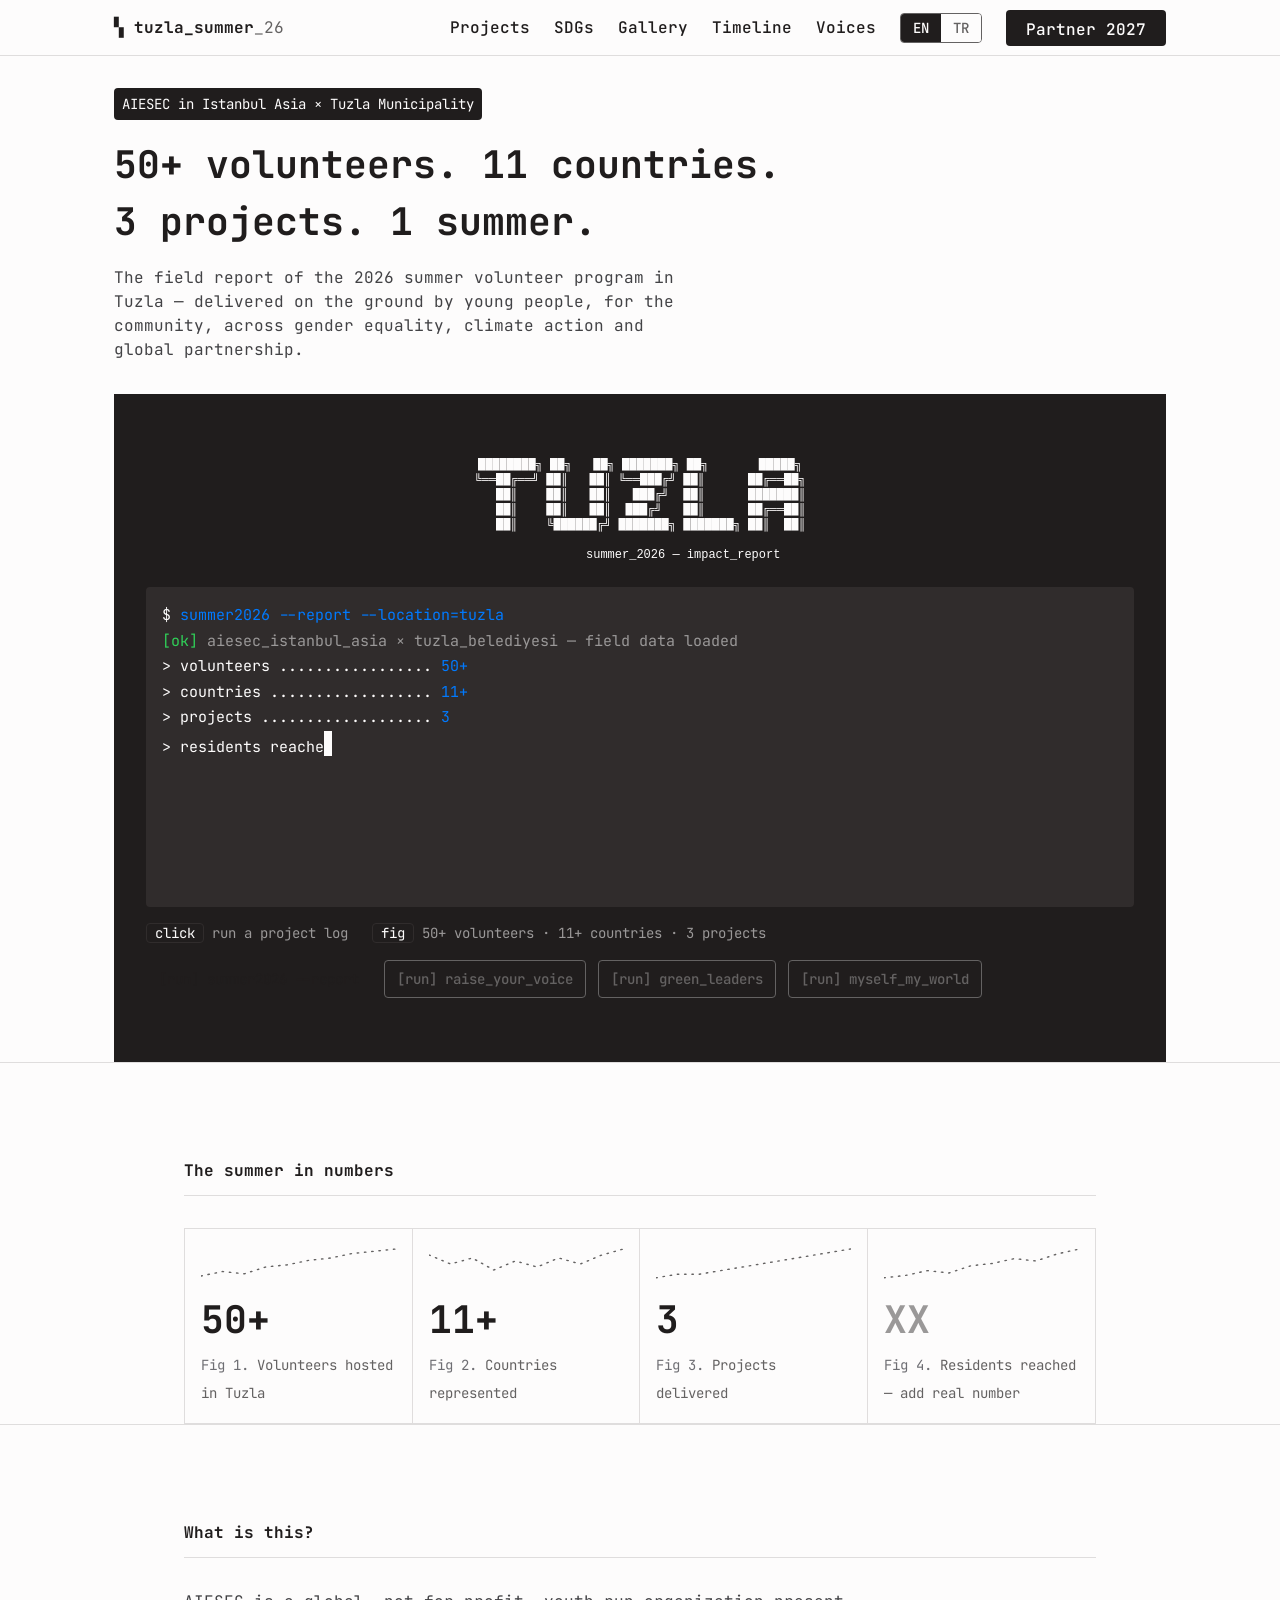
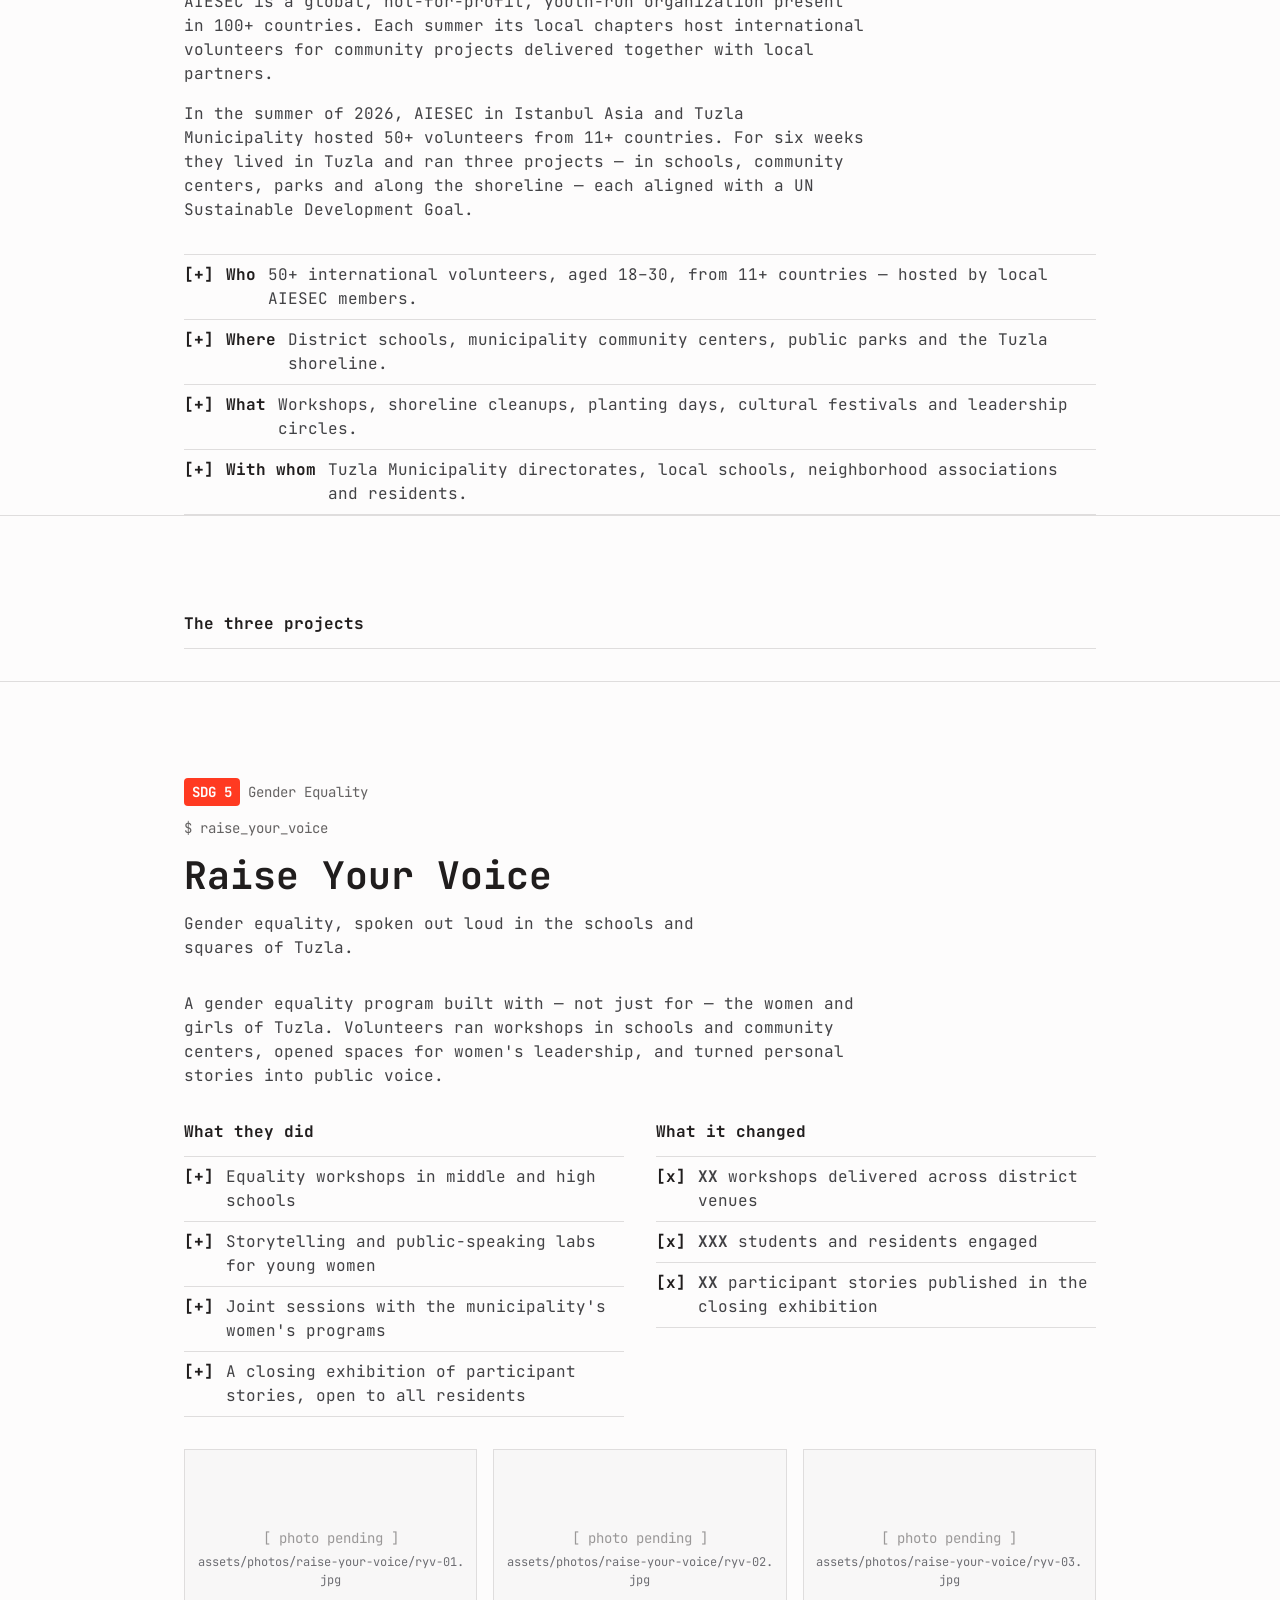
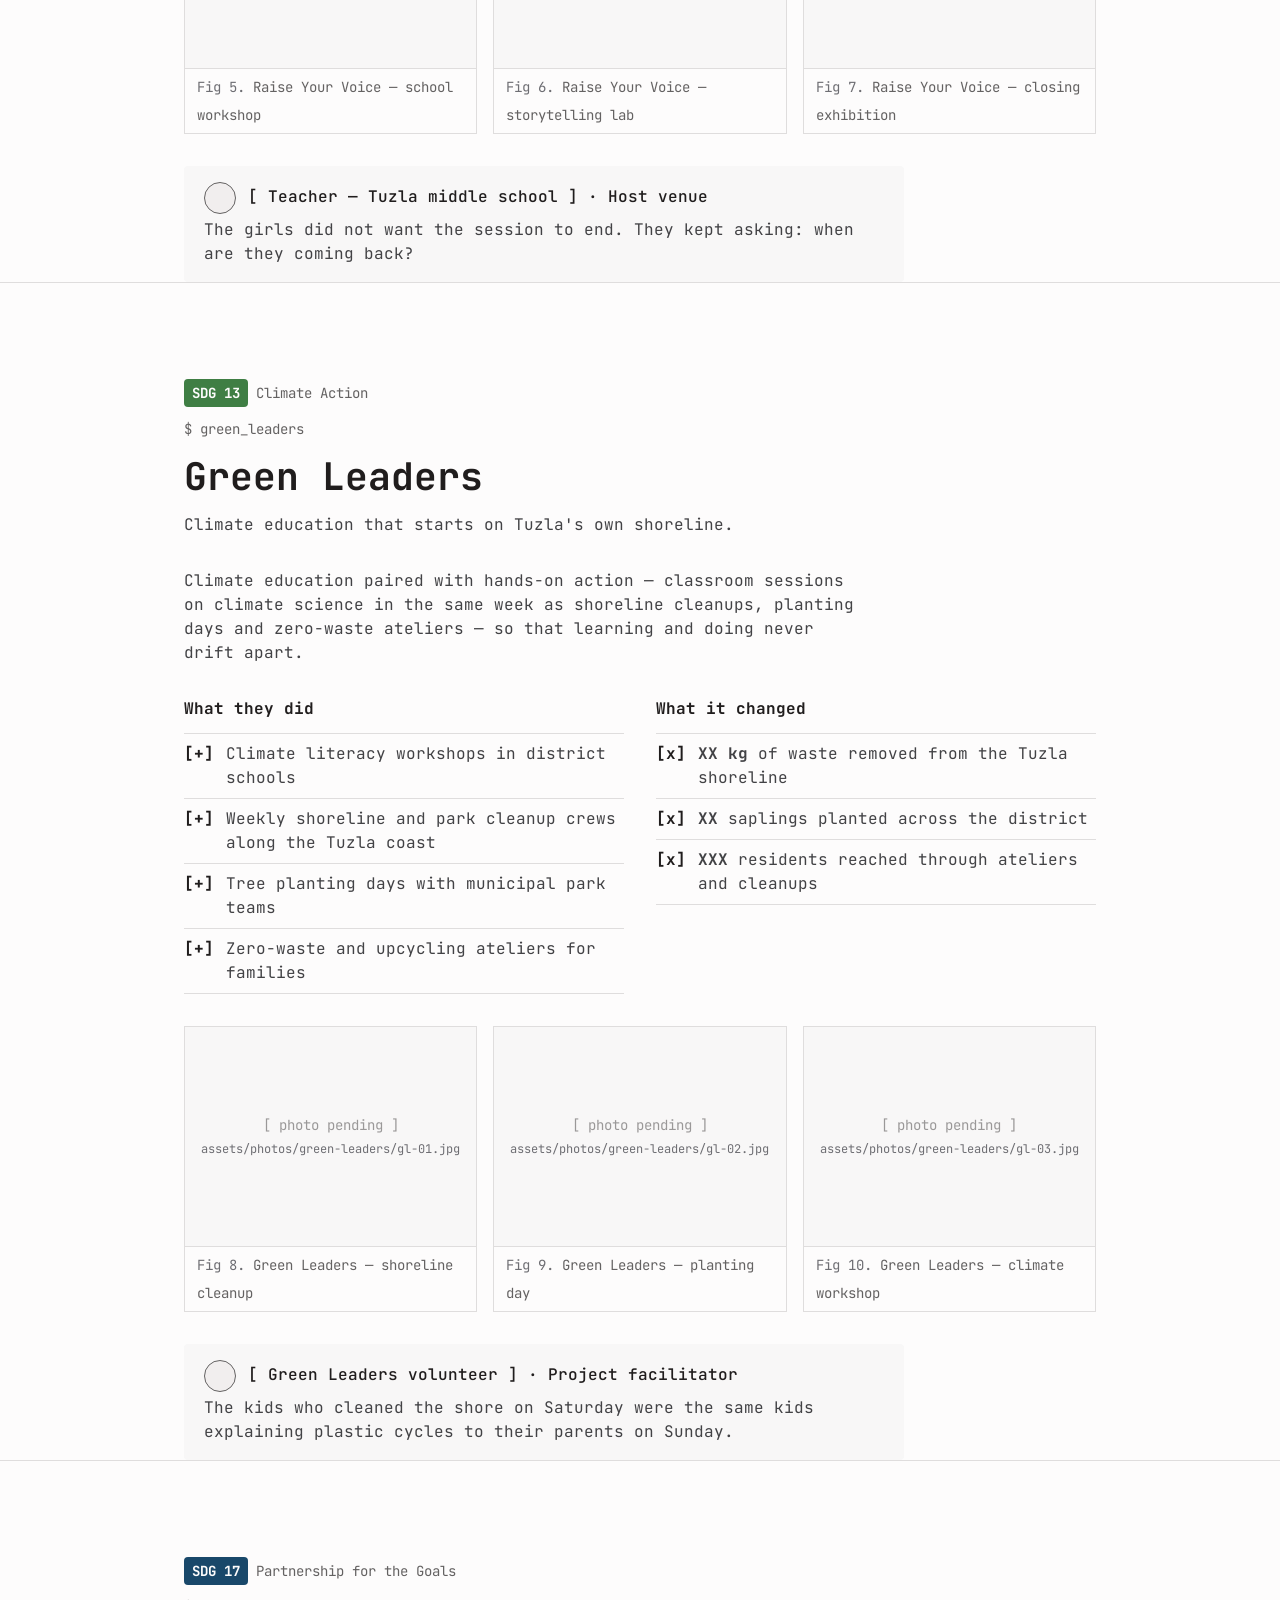
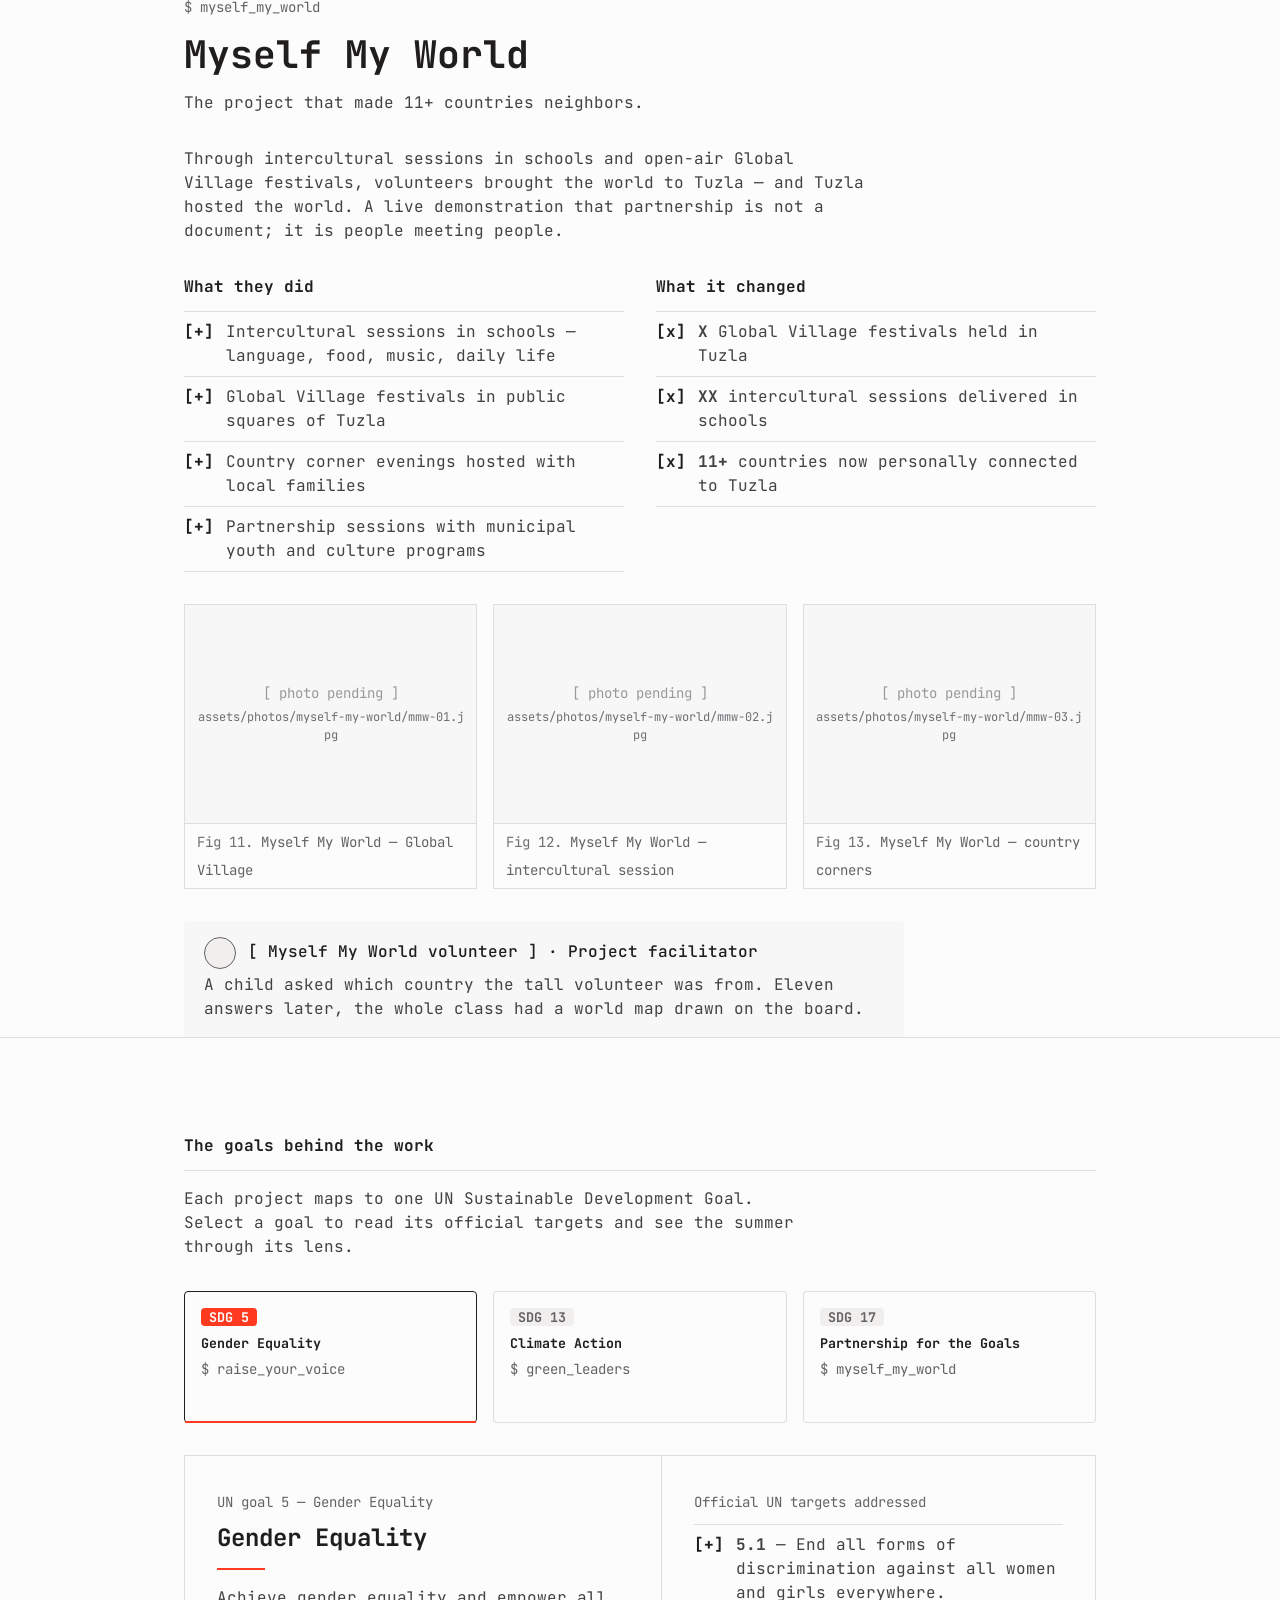
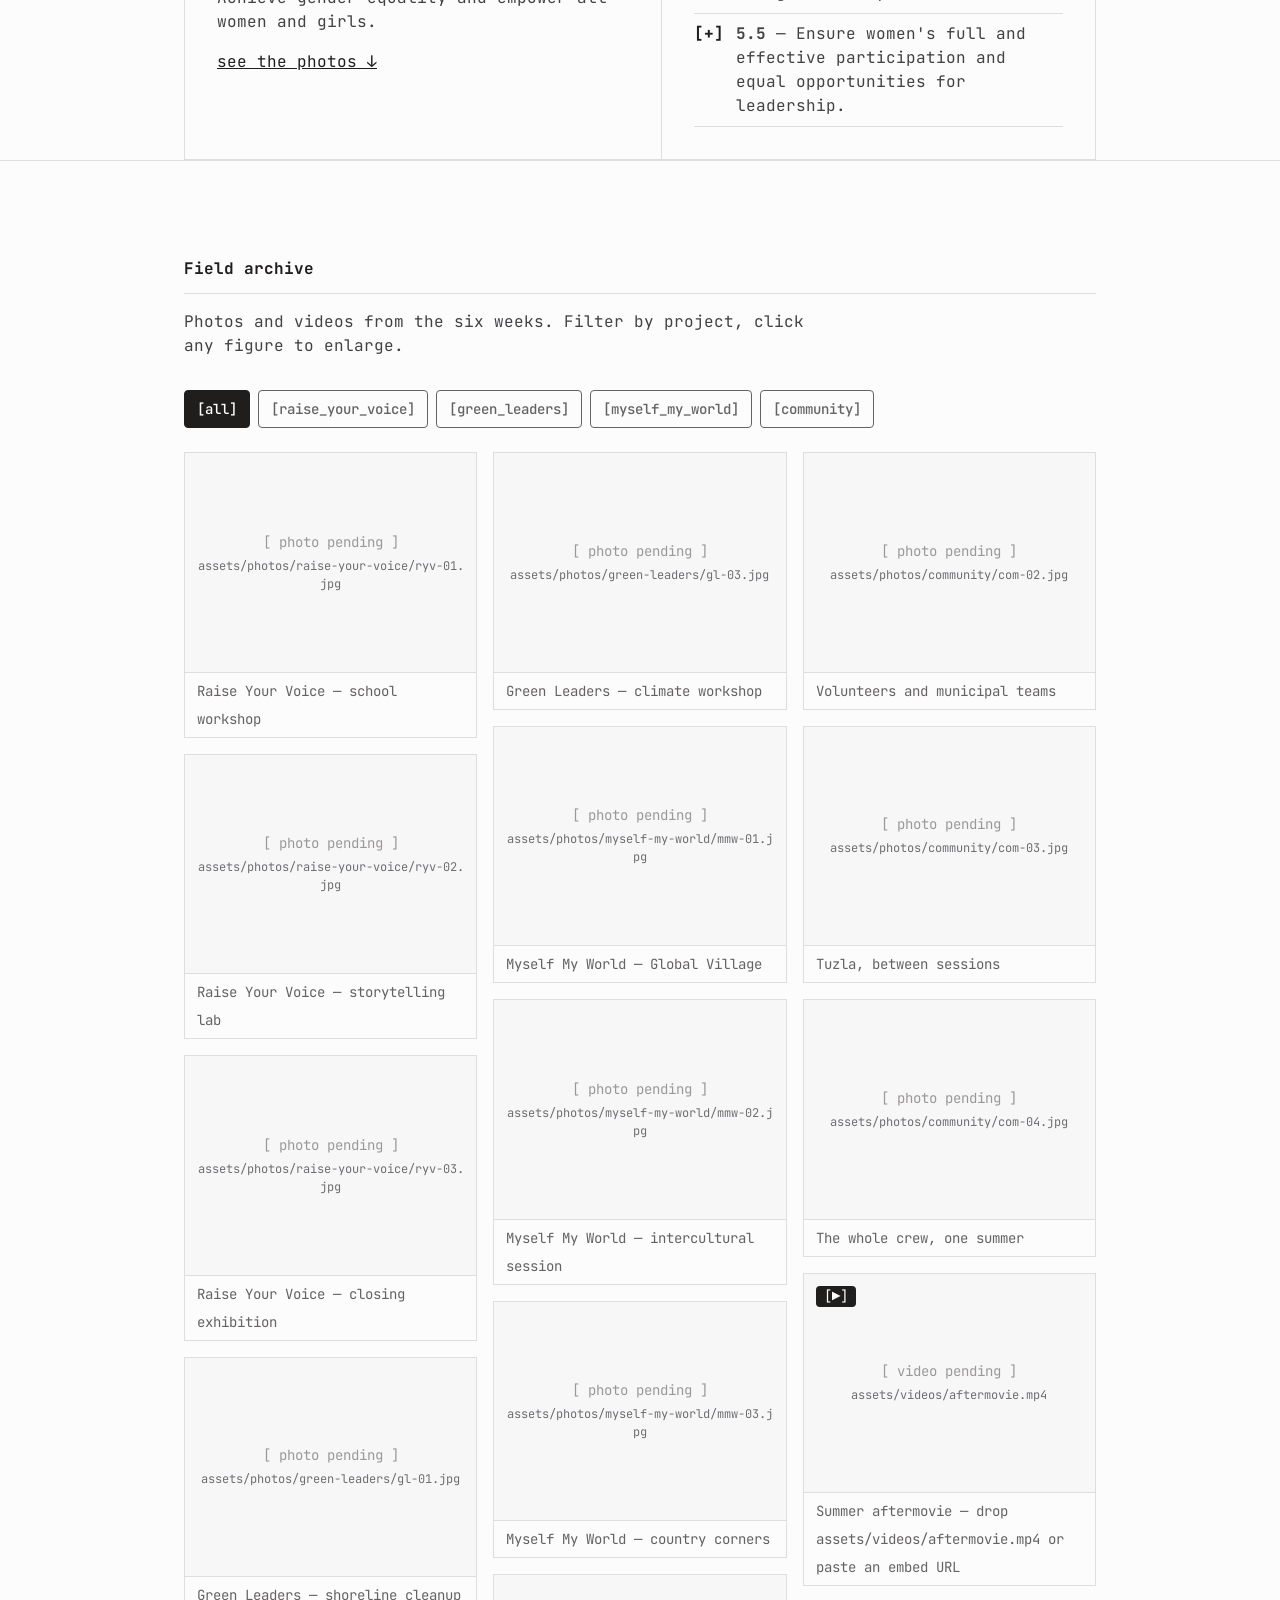
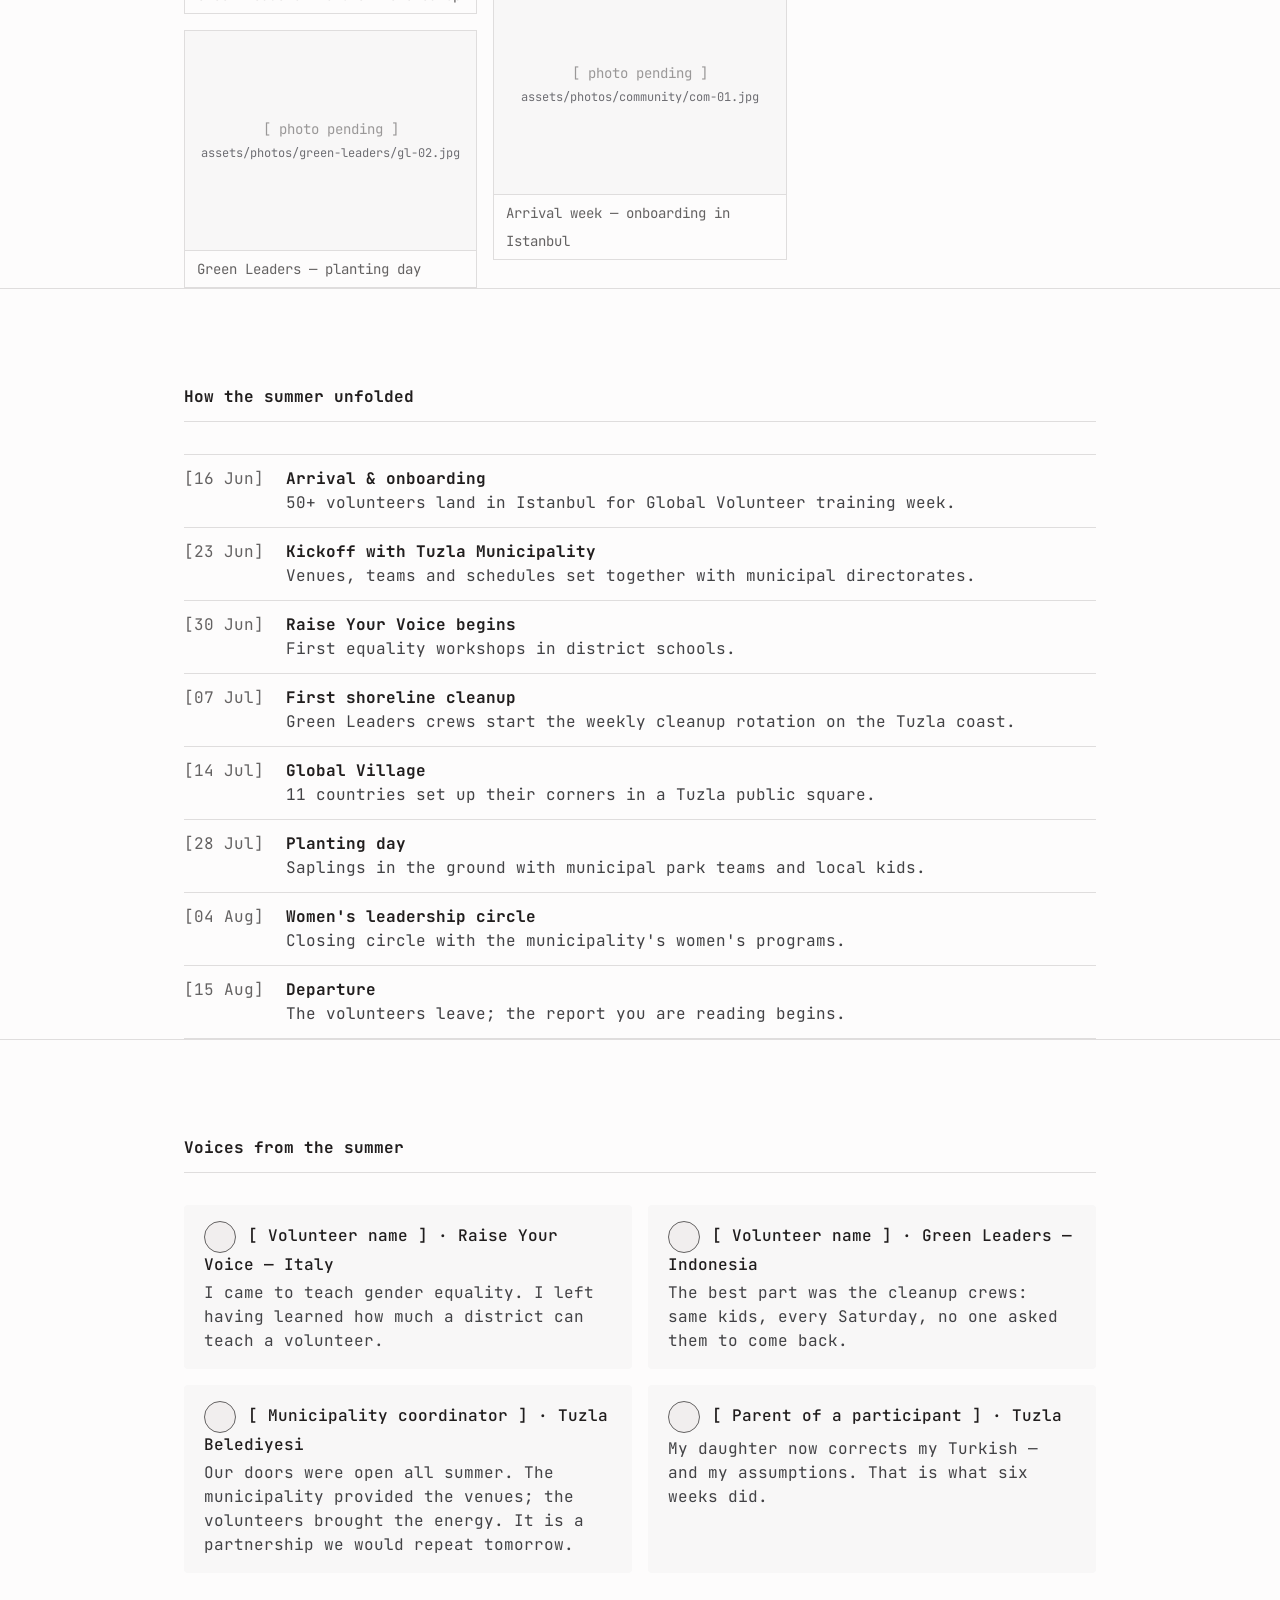
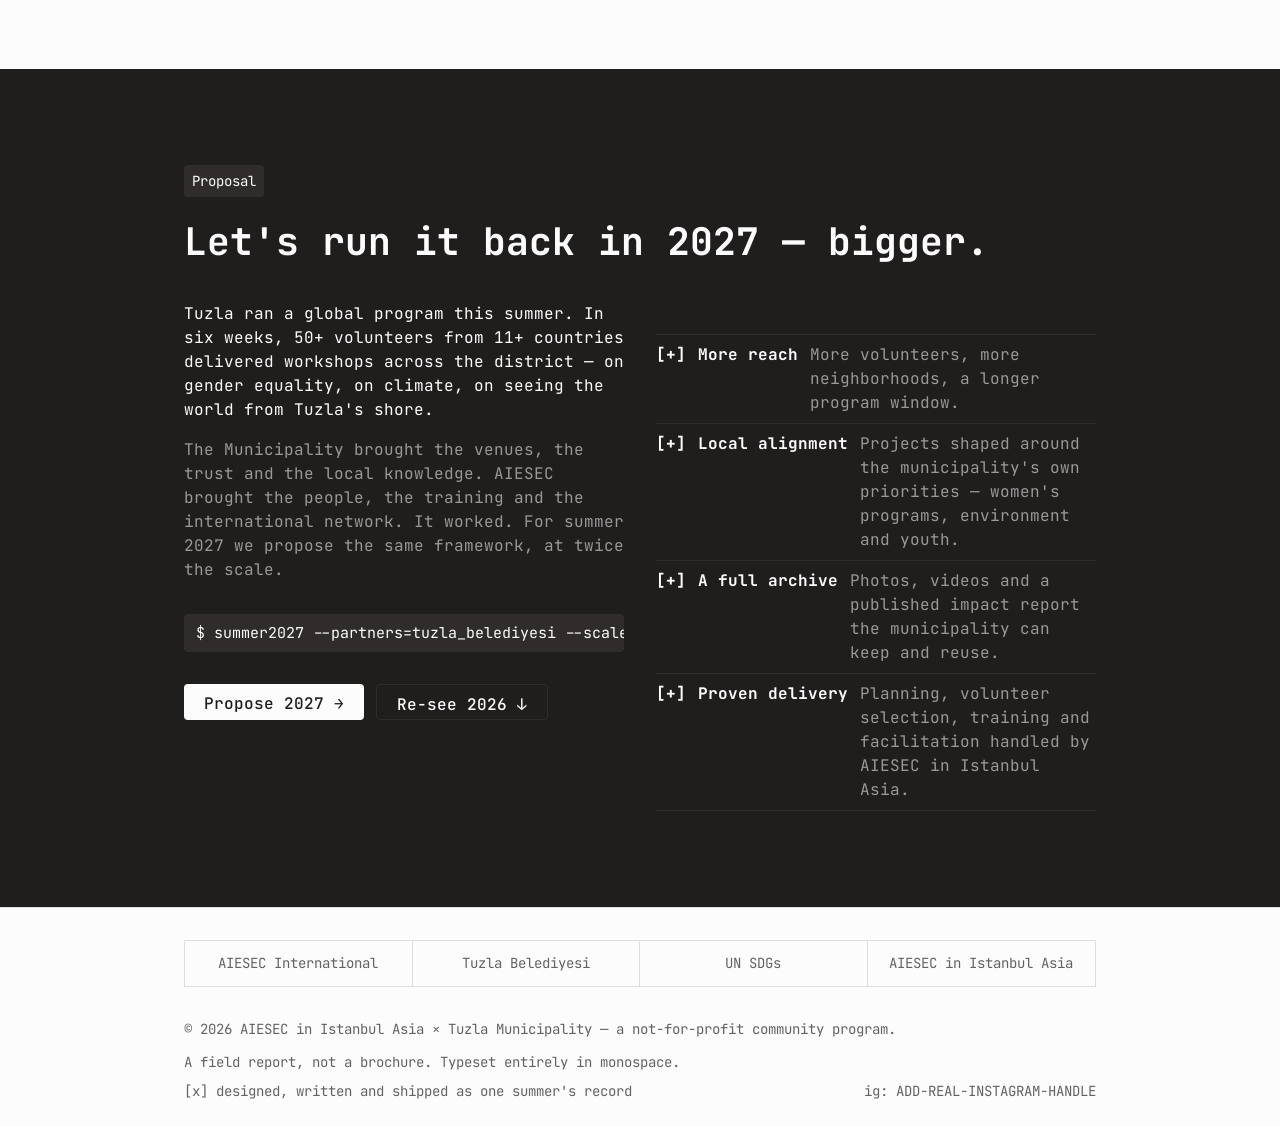
==== index.html @ 7737590b "Tuzla Summer 2026 impact report site — AIESEC in Istanbul Asia x Tuzla Municipality" ====
<!DOCTYPE html>
<html lang="en">
<head>
  <meta charset="UTF-8" />
  <meta name="viewport" content="width=device-width, initial-scale=1.0" />
  <title>Tuzla Summer 2026 — AIESEC in Istanbul Asia × Tuzla Municipality</title>
  <meta name="description" content="The field report of AIESEC in Istanbul Asia's 2026 summer volunteer program with Tuzla Municipality: 50+ volunteers from 11+ countries, three projects, three SDGs, one summer." />
  <meta property="og:title" content="Tuzla Summer 2026 — AIESEC in Istanbul Asia × Tuzla Municipality" />
  <meta property="og:description" content="50+ volunteers. 11 countries. 3 projects. 1 summer. The field report." />
  <meta property="og:type" content="website" />
  <link rel="icon" href="data:image/svg+xml,%3Csvg xmlns='http://www.w3.org/2000/svg' viewBox='0 0 64 64'%3E%3Crect width='64' height='64' rx='8' fill='%23201d1d'/%3E%3Ctext x='32' y='42' font-family='monospace' font-size='26' font-weight='bold' fill='%23fdfcfc' text-anchor='middle'%3E26%3C/text%3E%3C/svg%3E" />
  <link rel="preconnect" href="https://fonts.googleapis.com" />
  <link rel="preconnect" href="https://fonts.gstatic.com" crossorigin />
  <link href="https://fonts.googleapis.com/css2?family=JetBrains+Mono:ital,wght@0,400;0,500;0,700&display=swap" rel="stylesheet" />
  <link rel="stylesheet" href="css/styles.css" />
</head>
<body>
  <a class="skip-link" href="#main" data-i18n="nav.skip">Skip to content</a>

  <header class="nav">
    <div class="nav-inner">
      <a class="wordmark" href="#top"><span class="block">▚</span> tuzla_summer<span class="thin">_26</span></a>
      <nav class="nav-links" aria-label="Primary">
        <a href="#projects" data-i18n="nav.projects">Projects</a>
        <a href="#sdg" data-i18n="nav.sdg">SDGs</a>
        <a href="#gallery" data-i18n="nav.gallery">Gallery</a>
        <a href="#timeline" data-i18n="nav.timeline">Timeline</a>
        <a href="#voices" data-i18n="nav.voices">Voices</a>
      </nav>
      <div class="lang-toggle" role="group" aria-label="Language">
        <button type="button" data-lang="en" aria-pressed="true">EN</button>
        <button type="button" data-lang="tr" aria-pressed="false">TR</button>
      </div>
      <a class="btn btn-primary" href="#partner" data-i18n="nav.cta">Partner 2027</a>
      <button class="nav-toggle" type="button" aria-expanded="false" aria-controls="nav-drawer" data-i18n="nav.menu">Menu</button>
    </div>
    <div class="nav-drawer" id="nav-drawer">
      <a href="#projects" data-i18n="nav.projects">Projects</a>
      <a href="#sdg" data-i18n="nav.sdg">SDGs</a>
      <a href="#gallery" data-i18n="nav.gallery">Gallery</a>
      <a href="#timeline" data-i18n="nav.timeline">Timeline</a>
      <a href="#voices" data-i18n="nav.voices">Voices</a>
      <a href="#partner" data-i18n="nav.cta">Partner 2027</a>
    </div>
  </header>

  <main id="main">

    <section class="hero" id="top">
      <div class="container-wide">
        <div class="hero-top">
          <span class="badge-news" data-i18n="hero.badge">AIESEC in Istanbul Asia × Tuzla Municipality</span>
          <h1 class="display-xl hero-title" data-i18n="hero.title">50+ volunteers. 11 countries. 3 projects. 1 summer.</h1>
          <p class="body-md hero-sub" data-i18n="hero.sub"></p>
        </div>

        <div class="hero-frame">
          <div class="tui" role="img" aria-label="Terminal typing the impact report of Tuzla Summer 2026">
            <pre class="tui-wordmark" aria-hidden="true">████████╗ ██╗   ██╗ ███████╗ ██╗       █████╗
╚══██╔══╝ ██║   ██║ ╚══███╔╝ ██║      ██╔══██╗
   ██║    ██║   ██║   ███╔╝  ██║      ███████║
   ██║    ██║   ██║  ███╔╝   ██║      ██╔══██║
   ██║    ╚██████╔╝ ███████╗ ███████╗ ██║  ██║

            summer_2026 — impact_report</pre>
            <div class="tui-term" id="terminal" aria-live="off"></div>
            <div class="tui-hints">
              <span class="hint"><span class="key">click</span> <span data-i18n="hero.runcmd">run a project log</span></span>
              <span class="hint"><span class="key">fig</span> <span>50+ volunteers · 11+ countries · 3 projects</span></span>
            </div>
            <div class="tui-cmds" id="tui-cmds">
              <button class="tui-cmd" type="button" data-script="main" aria-pressed="true">[run] summer2026 --report</button>
              <button class="tui-cmd" type="button" data-script="ryv" aria-pressed="false">[run] raise_your_voice</button>
              <button class="tui-cmd" type="button" data-script="gl" aria-pressed="false">[run] green_leaders</button>
              <button class="tui-cmd" type="button" data-script="mmw" aria-pressed="false">[run] myself_my_world</button>
            </div>
          </div>
        </div>
      </div>
    </section>

    <section class="section section-rule" id="figures">
      <div class="container">
        <div class="section-head reveal">
          <span class="heading-md" data-i18n="figures.label">The summer in numbers</span>
          <span class="rule"></span>
        </div>
        <div class="figures-grid reveal" id="figures-grid"></div>
      </div>
    </section>

    <section class="section section-rule" id="story">
      <div class="container">
        <div class="section-head reveal">
          <span class="heading-md" data-i18n="story.label">What is this?</span>
          <span class="rule"></span>
        </div>
        <p class="body-md reveal" data-i18n="story.p1" style="max-width:68ch"></p>
        <p class="body-md reveal" data-i18n="story.p2" style="max-width:68ch; margin-top:16px; margin-bottom:32px"></p>
        <div class="list-rows reveal">
          <div class="list-row">
            <span class="marker">[+]</span><span class="lr-title" data-i18n="story.1.t">Who</span>
            <span class="lr-desc" data-i18n="story.1.d"></span>
          </div>
          <div class="list-row">
            <span class="marker">[+]</span><span class="lr-title" data-i18n="story.2.t">Where</span>
            <span class="lr-desc" data-i18n="story.2.d"></span>
          </div>
          <div class="list-row">
            <span class="marker">[+]</span><span class="lr-title" data-i18n="story.3.t">What</span>
            <span class="lr-desc" data-i18n="story.3.d"></span>
          </div>
          <div class="list-row">
            <span class="marker">[+]</span><span class="lr-title" data-i18n="story.4.t">With whom</span>
            <span class="lr-desc" data-i18n="story.4.d"></span>
          </div>
        </div>
      </div>
    </section>

    <section class="section section-rule" id="projects">
      <div class="container">
        <div class="section-head reveal">
          <span class="heading-md" data-i18n="projects.label">The three projects</span>
          <span class="rule"></span>
        </div>
      </div>
      <div id="projects-list"></div>
    </section>

    <section class="section section-rule" id="sdg">
      <div class="container">
        <div class="section-head reveal">
          <span class="heading-md" data-i18n="sdg.label">The goals behind the work</span>
          <span class="rule"></span>
          <p class="body-md section-intro" data-i18n="sdg.intro"></p>
        </div>
        <div class="sdg-tiles reveal" id="sdg-tiles" role="group" aria-label="Select a Sustainable Development Goal"></div>
        <div class="sdg-detail reveal" id="sdg-detail"></div>
      </div>
    </section>

    <section class="section section-rule" id="gallery">
      <div class="container">
        <div class="section-head reveal">
          <span class="heading-md" data-i18n="gallery.label">Field archive</span>
          <span class="rule"></span>
          <p class="body-md section-intro" data-i18n="gallery.intro"></p>
        </div>
        <div class="gallery-chips reveal" id="gallery-chips"></div>
        <div class="gallery-grid reveal" id="gallery-grid"></div>
      </div>
    </section>

    <section class="section section-rule timeline" id="timeline">
      <div class="container">
        <div class="section-head reveal">
          <span class="heading-md" data-i18n="timeline.label">How the summer unfolded</span>
          <span class="rule"></span>
        </div>
        <div class="list-rows reveal" id="timeline-list"></div>
      </div>
    </section>

    <section class="section section-rule" id="voices">
      <div class="container">
        <div class="section-head reveal">
          <span class="heading-md" data-i18n="voices.label">Voices from the summer</span>
          <span class="rule"></span>
        </div>
        <div class="voices-grid reveal" id="voices-list"></div>
      </div>
    </section>

    <section class="partner" id="partner">
      <div class="container">
        <span class="badge-news" data-i18n="partner.badge">Proposal</span>
        <h2 class="display-xl" data-i18n="partner.title" style="margin-top:16px">Let's run it back in 2027 — bigger.</h2>
        <div class="partner-cols">
          <div>
            <p data-i18n="partner.p1"></p>
            <p class="p2" data-i18n="partner.p2"></p>
            <div class="partner-cmd"><span data-i18n="partner.cmd">$ summer2027 --partners=tuzla_belediyesi --scale=2x</span><span class="k-success"> ▮</span></div>
            <div class="partner-ctas">
              <a class="btn btn-primary" id="partner-mail" href="mailto:ADD-REAL-EMAIL@example.org" data-i18n="partner.cta">Propose 2027 →</a>
              <a class="btn btn-secondary" href="#top" data-i18n="partner.cta2">Re-see 2026 ↓</a>
            </div>
          </div>
          <div class="partner-list">
            <div class="list-row">
              <span class="marker">[+]</span><span class="lr-title" data-i18n="partner.1.t">More reach</span>
              <span class="lr-desc" data-i18n="partner.1.d"></span>
            </div>
            <div class="list-row">
              <span class="marker">[+]</span><span class="lr-title" data-i18n="partner.2.t">Local alignment</span>
              <span class="lr-desc" data-i18n="partner.2.d"></span>
            </div>
            <div class="list-row">
              <span class="marker">[+]</span><span class="lr-title" data-i18n="partner.3.t">A full archive</span>
              <span class="lr-desc" data-i18n="partner.3.d"></span>
            </div>
            <div class="list-row">
              <span class="marker">[+]</span><span class="lr-title" data-i18n="partner.4.t">Proven delivery</span>
              <span class="lr-desc" data-i18n="partner.4.d"></span>
            </div>
          </div>
        </div>
      </div>
    </section>

  </main>

  <footer class="footer">
    <div class="container">
      <div class="footer-links">
        <a href="https://aiesec.org" target="_blank" rel="noopener">AIESEC International</a>
        <a href="https://www.tuzla.bel.tr" target="_blank" rel="noopener">Tuzla Belediyesi</a>
        <a href="https://sdgs.un.org/goals" target="_blank" rel="noopener">UN SDGs</a>
        <a href="https://www.aiesec.org.tr" target="_blank" rel="noopener">AIESEC in Istanbul Asia</a>
      </div>
      <div class="footer-base">
        <span data-i18n="footer.credit"></span>
        <span data-i18n="footer.tagline"></span>
      </div>
      <div class="footer-base" style="margin-top:8px">
        <span data-i18n="footer.built"></span>
        <span id="ig-handle"></span>
      </div>
    </div>
  </footer>

  <div class="lightbox" id="lightbox" role="dialog" aria-modal="true" aria-label="Media viewer">
    <div class="lb-stage">
      <div id="lb-media"></div>
      <div class="lb-meta">
        <span class="cap" id="lb-cap"></span>
        <span class="count" id="lb-count"></span>
      </div>
    </div>
    <button class="lb-btn lb-close" id="lb-close" data-i18n="lightbox.close">close</button>
    <button class="lb-btn lb-prev" id="lb-prev" data-i18n="lightbox.prev">[‹]</button>
    <button class="lb-btn lb-next" id="lb-next" data-i18n="lightbox.next">[›]</button>
  </div>

  <script src="js/content.js"></script>
  <script src="js/main.js"></script>
</body>
</html>
---- css/styles.css ----
/* ==========================================================================
   TUZLA SUMMER 2026 — styles
   Token system translated 1:1 from DESIGN.md (OpenCode design system).
   One font (JetBrains Mono), one canvas (#fdfcfc), one dark surface,
   hairline rules, ASCII markers, 4px radius on interactive elements only.
   ========================================================================== */

:root {
  --ink: #201d1d;
  --ink-deep: #0f0000;
  --charcoal: #302c2c;
  --body-c: #424245;
  --mute: #646262;
  --stone: #6e6e73;
  --ash: #9a9898;
  --canvas: #fdfcfc;
  --surface-soft: #f8f7f7;
  --surface-card: #f1eeee;
  --surface-dark: #201d1d;
  --surface-dark-elevated: #302c2c;
  --hairline: rgba(15, 0, 0, 0.12);
  --hairline-strong: #646262;
  --on-dark: #fdfcfc;
  --on-dark-mute: #9a9898;

  --accent: #007aff;
  --accent-hover: #0056b3;
  --warning: #ff9f0a;
  --danger: #ff3b30;
  --success: #30d158;

  --sdg5: #FF3A21;
  --sdg13: #3F7E44;
  --sdg17: #19486A;

  --r-sm: 4px;
  --r-full: 9999px;

  --sp-xs: 4px;
  --sp-sm: 8px;
  --sp-md: 12px;
  --sp-lg: 16px;
  --sp-xl: 24px;
  --sp-xxl: 32px;
  --sp-section: 96px;

  --font: "JetBrains Mono", "IBM Plex Mono", ui-monospace, SFMono-Regular, Menlo, Monaco, Consolas, "Liberation Mono", "Courier New", monospace;
  --col: 960px;
  --col-wide: 1100px;
}

* { margin: 0; padding: 0; box-sizing: border-box; }

html { scroll-behavior: smooth; }

body {
  font-family: var(--font);
  font-size: 16px;
  font-weight: 400;
  line-height: 1.5;
  background: var(--canvas);
  color: var(--body-c);
  -webkit-font-smoothing: antialiased;
}

::selection { background: var(--ink); color: var(--canvas); }

img { display: block; max-width: 100%; }
a { color: var(--ink); }
button { font-family: inherit; cursor: pointer; }

/* ---------- accessibility ---------- */

.skip-link {
  position: absolute;
  left: -9999px;
  top: 0;
  background: var(--ink);
  color: var(--on-dark);
  padding: var(--sp-sm) var(--sp-lg);
  border-radius: var(--r-sm);
  z-index: 200;
}
.skip-link:focus { left: var(--sp-lg); top: var(--sp-lg); }

:focus-visible {
  outline: 2px solid var(--ink);
  outline-offset: 2px;
  border-radius: var(--r-sm);
}

.sr-only {
  position: absolute;
  width: 1px; height: 1px;
  padding: 0; margin: -1px;
  overflow: hidden;
  clip: rect(0 0 0 0);
  white-space: nowrap;
  border: 0;
}

/* ---------- typography ---------- */

.display-xl {
  font-size: 38px;
  font-weight: 700;
  line-height: 1.5;
  letter-spacing: 0;
  color: var(--ink);
}

.heading-md {
  font-size: 16px;
  font-weight: 700;
  line-height: 1.5;
  color: var(--ink);
}

.body-md { font-size: 16px; font-weight: 400; line-height: 1.5; }
.body-strong { font-size: 16px; font-weight: 500; line-height: 1.5; color: var(--ink); }
.caption-md { font-size: 14px; font-weight: 400; line-height: 2; color: var(--mute); }

/* ---------- layout ---------- */

.container { max-width: var(--col); margin: 0 auto; padding: 0 var(--sp-xl); }
.container-wide { max-width: var(--col-wide); margin: 0 auto; padding: 0 var(--sp-xl); }

.section { padding-top: var(--sp-section); }
.section-rule { border-top: 1px solid var(--hairline); }

.section-head { margin-bottom: var(--sp-xxl); }
.section-head .heading-md { display: block; padding-bottom: var(--sp-md); }
.section-head .rule { display: block; height: 1px; background: var(--hairline); }
.section-intro {
  margin-top: var(--sp-lg);
  max-width: 62ch;
  color: var(--body-c);
}

/* ---------- nav ---------- */

.nav {
  position: sticky;
  top: 0;
  z-index: 100;
  background: var(--canvas);
  border-bottom: 1px solid var(--hairline);
  height: 56px;
}
.nav-inner {
  max-width: var(--col-wide);
  margin: 0 auto;
  padding: 0 var(--sp-xl);
  height: 100%;
  display: flex;
  align-items: center;
  gap: var(--sp-xl);
}
.wordmark {
  font-weight: 700;
  font-size: 16px;
  color: var(--ink);
  text-decoration: none;
  white-space: nowrap;
}
.wordmark .block { color: var(--ink); }
.wordmark .thin { color: var(--mute); font-weight: 400; }

.nav-links {
  display: flex;
  align-items: center;
  gap: var(--sp-xl);
  margin-left: auto;
}
.nav-links a {
  text-decoration: none;
  font-weight: 500;
  font-size: 16px;
  color: var(--ink);
  padding: var(--sp-xs) 0;
}
.nav-links a:hover { text-decoration: underline; text-underline-offset: 4px; }

.lang-toggle {
  display: flex;
  border: 1px solid var(--hairline-strong);
  border-radius: var(--r-sm);
  overflow: hidden;
}
.lang-toggle button {
  background: var(--canvas);
  border: 0;
  font-size: 14px;
  font-weight: 500;
  line-height: 2;
  padding: 0 var(--sp-md);
  color: var(--mute);
}
.lang-toggle button[aria-pressed="true"] {
  background: var(--ink);
  color: var(--on-dark);
}

.nav-toggle {
  display: none;
  background: none;
  border: 0;
  font-size: 16px;
  font-weight: 500;
  color: var(--ink);
  padding: var(--sp-sm) var(--sp-md);
  border-radius: var(--r-sm);
}

.nav-drawer {
  display: none;
  position: absolute;
  top: 56px;
  left: 0;
  right: 0;
  background: var(--canvas);
  border-bottom: 1px solid var(--hairline-strong);
  padding: var(--sp-lg) var(--sp-xl);
}
.nav-drawer.open { display: block; }
.nav-drawer a {
  display: block;
  padding: var(--sp-md) 0;
  border-bottom: 1px solid var(--hairline);
  text-decoration: none;
  font-weight: 500;
  color: var(--ink);
}
.nav-drawer a:last-child { border-bottom: 0; }

/* ---------- buttons & badges ---------- */

.btn {
  display: inline-block;
  font-size: 16px;
  font-weight: 500;
  line-height: 2;
  padding: var(--sp-xs) 20px;
  height: 36px;
  border-radius: var(--r-sm);
  text-decoration: none;
  border: 0;
  text-align: center;
}
.btn.btn-primary { background: var(--ink); color: var(--on-dark); }
.btn.btn-primary:active { background: var(--ink-deep); }
.btn.btn-secondary {
  background: var(--canvas);
  color: var(--ink);
  border: 1px solid var(--hairline-strong);
}
.btn.btn-secondary:active { background: var(--surface-card); }

.badge-news {
  display: inline-block;
  background: var(--surface-dark);
  color: var(--on-dark);
  font-size: 14px;
  line-height: 2;
  padding: 2px var(--sp-sm);
  border-radius: var(--r-sm);
}

.chip {
  display: inline-block;
  font-size: 14px;
  line-height: 2;
  padding: 2px var(--sp-sm);
  border-radius: var(--r-sm);
  border: 1px solid var(--hairline-strong);
  background: var(--canvas);
  color: var(--ink);
}

/* ---------- hero ---------- */

.hero { padding-top: var(--sp-xxl); }
.hero-top { margin-bottom: var(--sp-xxl); }
.hero .badge-news { margin-bottom: var(--sp-lg); }
.hero-title { max-width: 30ch; margin-bottom: var(--sp-lg); }
.hero-sub { max-width: 58ch; color: var(--body-c); }

.hero-frame { margin-top: var(--sp-xxl); }

/* the single dark surface: the impact terminal */
.tui {
  background: var(--surface-dark);
  color: var(--on-dark);
  padding: 64px 32px;
}
.tui-wordmark {
  color: var(--on-dark);
  font-size: 12px;
  line-height: 1.25;
  white-space: pre;
  overflow-x: auto;
  text-align: center;
  margin-bottom: var(--sp-xl);
}
.tui-term {
  background: var(--surface-dark-elevated);
  border-radius: var(--r-sm);
  padding: var(--sp-lg) var(--sp-lg);
  min-height: 320px;
  font-size: 15px;
  line-height: 1.7;
  overflow-x: auto;
}
.tui-line { white-space: pre-wrap; word-break: break-word; }
.tui-line .k-accent { color: var(--accent); }
.tui-line .k-success { color: var(--success); }
.tui-line .k-warning { color: var(--warning); }
.tui-line .k-sdg5 { color: #ff6f61; }
.tui-line .k-sdg13 { color: #57c785; }
.tui-line .k-sdg17 { color: #6ea8dc; }
.tui-line .k-dim { color: var(--on-dark-mute); }
.tui-caret {
  display: inline-block;
  width: 8px;
  background: var(--on-dark);
  animation: blink 1.1s steps(1) infinite;
  vertical-align: text-bottom;
}
@keyframes blink { 0%, 49% { opacity: 1; } 50%, 100% { opacity: 0; } }

.tui-hints {
  display: flex;
  flex-wrap: wrap;
  gap: var(--sp-md) var(--sp-xl);
  margin-top: var(--sp-lg);
  color: var(--ash);
  font-size: 14px;
}
.tui-hints .hint { white-space: nowrap; }
@media (max-width: 768px) {
  .tui-hints .hint { white-space: normal; }
}
.tui-hints .key {
  border: 1px solid var(--charcoal);
  border-radius: var(--r-sm);
  padding: 0 var(--sp-sm);
  color: var(--on-dark);
}

.tui-cmds {
  display: flex;
  flex-wrap: wrap;
  gap: var(--sp-md);
  margin-top: var(--sp-lg);
}
.tui-cmd {
  background: transparent;
  border: 1px solid var(--hairline-strong);
  color: var(--mute);
  font-size: 14px;
  font-weight: 500;
  line-height: 2;
  padding: var(--sp-xs) var(--sp-md);
  border-radius: var(--r-sm);
}
.tui-cmd[aria-pressed="true"],
.tui-cmd:hover { color: var(--ink); border-color: var(--ink); }

/* ---------- figures band ---------- */

.figures-grid {
  display: grid;
  grid-template-columns: repeat(4, 1fr);
  border: 1px solid var(--hairline);
}
.chart-tile {
  background: var(--canvas);
  padding: var(--sp-lg);
  border-right: 1px solid var(--hairline);
  min-width: 0;
}
.chart-tile:last-child { border-right: 0; }
.chart-tile .num {
  font-size: 38px;
  font-weight: 700;
  line-height: 1.2;
  color: var(--ink);
  margin: var(--sp-sm) 0;
  font-variant-numeric: tabular-nums;
}
.chart-tile .num .suffix { color: var(--mute); font-weight: 700; }
.chart-tile .num.placeholder { color: var(--ash); }
.chart-tile svg { width: 100%; height: 44px; display: block; }
.chart-tile .caption-md { color: var(--mute); }
.chart-tile .fig-no { color: var(--stone); }

/* ---------- list rows ---------- */

.list-rows { border-top: 1px solid var(--hairline); }
.list-row {
  padding: var(--sp-sm) 0;
  border-bottom: 1px solid var(--hairline);
  color: var(--body-c);
  display: flex;
  gap: var(--sp-md);
  align-items: baseline;
}
.list-row .marker { color: var(--ink); font-weight: 700; white-space: nowrap; }
.list-row .lr-title { font-weight: 700; color: var(--ink); white-space: nowrap; }
.list-row .lr-desc { min-width: 0; }
.list-row.plain { display: block; }
.list-row.plain .marker { margin-right: var(--sp-md); }

/* ---------- projects ---------- */

.project { padding-top: var(--sp-section); }
.project-rule { border-top: 1px solid var(--hairline); }

.project-head { margin-bottom: var(--sp-xxl); }
.sdg-tag {
  display: inline-flex;
  align-items: center;
  gap: var(--sp-sm);
  font-size: 14px;
  line-height: 2;
  margin-bottom: var(--sp-md);
}
.sdg-tag .sdg-num {
  font-weight: 700;
  color: var(--on-dark);
  padding: 0 var(--sp-sm);
  border-radius: var(--r-sm);
}
.sdg-tag .sdg-label { color: var(--mute); }
.project-code { color: var(--mute); font-size: 14px; margin-bottom: var(--sp-sm); }
.project-name { font-size: 38px; font-weight: 700; line-height: 1.5; color: var(--ink); }
.project-tagline { margin-top: var(--sp-sm); max-width: 56ch; color: var(--body-c); }

.project-cols {
  display: grid;
  grid-template-columns: 1fr 1fr;
  gap: var(--sp-xxl);
  margin-bottom: var(--sp-xxl);
}
.project-cols h3 { margin-bottom: var(--sp-md); }
.project-mission { margin-bottom: var(--sp-xxl); max-width: 68ch; }

.photo-strip {
  display: grid;
  grid-template-columns: repeat(3, 1fr);
  gap: var(--sp-lg);
}
.photo-fig { border: 1px solid var(--hairline); background: var(--canvas); min-width: 0; }
.photo-fig .ph {
  aspect-ratio: 4 / 3;
  background: var(--surface-soft);
  overflow: hidden;
  position: relative;
}
.photo-fig img {
  width: 100%;
  height: 100%;
  object-fit: cover;
  cursor: zoom-in;
}
.photo-fig .pending {
  position: absolute;
  inset: 0;
  display: flex;
  flex-direction: column;
  align-items: center;
  justify-content: center;
  gap: var(--sp-xs);
  color: var(--ash);
  font-size: 14px;
  text-align: center;
  padding: var(--sp-md);
}
.photo-fig .pending .path { color: var(--stone); font-size: 12px; word-break: break-all; }
.photo-fig figcaption {
  padding: var(--sp-xs) var(--sp-md);
  font-size: 14px;
  line-height: 2;
  color: var(--mute);
  border-top: 1px solid var(--hairline);
}
.photo-fig figcaption .fig-no { color: var(--stone); margin-right: var(--sp-sm); }

.project-quote { margin-top: var(--sp-xxl); }

/* ---------- testimonial ---------- */

.testimonial-row {
  background: var(--surface-soft);
  border-radius: var(--r-sm);
  padding: var(--sp-lg) 20px;
  color: var(--body-c);
  max-width: 72ch;
}
.testimonial-row .t-name { font-weight: 500; color: var(--ink); margin-bottom: var(--sp-xs); }
.testimonial-row .t-quote { margin-top: var(--sp-xs); }
.testimonial-row .t-avatar {
  display: inline-block;
  width: 32px; height: 32px;
  border-radius: var(--r-full);
  background: var(--surface-card);
  border: 1px solid var(--hairline-strong);
  vertical-align: middle;
  margin-right: var(--sp-md);
}

/* ---------- SDG explorer ---------- */

.sdg-tiles {
  display: grid;
  grid-template-columns: repeat(3, 1fr);
  gap: var(--sp-lg);
  margin-bottom: var(--sp-xxl);
}
.sdg-tile {
  text-align: left;
  background: var(--canvas);
  border: 1px solid var(--hairline);
  border-radius: var(--r-sm);
  padding: var(--sp-lg);
  min-height: 132px;
  display: flex;
  flex-direction: column;
  gap: var(--sp-sm);
  position: relative;
}
.sdg-tile .sdg-num {
  font-weight: 700;
  color: var(--on-dark);
  background: var(--surface-card);
  color: var(--mute);
  align-self: flex-start;
  padding: 0 var(--sp-sm);
  border-radius: var(--r-sm);
  transition: background-color .15s ease, color .15s ease;
}
.sdg-tile .sdg-name { font-weight: 700; color: var(--ink); }
.sdg-tile .sdg-project { color: var(--mute); font-size: 14px; }
.sdg-tile::after {
  content: "";
  position: absolute;
  left: 0; right: 0; bottom: -1px;
  height: 2px;
  background: transparent;
}
.sdg-tile[aria-pressed="true"] { border-color: var(--ink); }
.sdg-tile[aria-pressed="true"]::after { background: var(--tile-accent, var(--ink)); }
.sdg-tile[aria-pressed="true"] .sdg-num { background: var(--tile-accent, var(--ink)); color: var(--on-dark); }

.sdg-detail {
  border: 1px solid var(--hairline);
  display: grid;
  grid-template-columns: 1.1fr 1fr;
}
.sdg-detail-left { padding: var(--sp-xxl); border-right: 1px solid var(--hairline); min-width: 0; }
.sdg-detail-left .kicker { color: var(--mute); font-size: 14px; line-height: 2; }
.sdg-detail-left .goal-title {
  font-size: 24px;
  font-weight: 700;
  line-height: 1.5;
  color: var(--ink);
  margin: var(--sp-xs) 0 var(--sp-md);
}
.sdg-detail-left .goal-official { margin-bottom: var(--sp-lg); color: var(--body-c); }
.sdg-detail-left .goal-accent {
  display: block;
  width: 48px;
  height: 2px;
  margin-bottom: var(--sp-lg);
  background: var(--tile-accent, var(--ink));
}
.sdg-detail-right { padding: var(--sp-xxl); min-width: 0; display: flex; flex-direction: column; }
.sdg-detail-right .kicker { color: var(--mute); font-size: 14px; line-height: 2; margin-bottom: var(--sp-sm); }
.sdg-detail-right .link {
  margin-top: auto;
  align-self: flex-start;
  color: var(--ink);
  text-decoration: underline;
  text-underline-offset: 4px;
}

.sdg-map { margin-top: var(--sp-lg); border: 1px solid var(--hairline); background: var(--canvas); }
.sdg-map svg { display: block; width: 100%; height: auto; }
.sdg-map .caption { padding: var(--sp-xs) var(--sp-md); border-top: 1px solid var(--hairline); }
.map-country { fill: var(--mute); font-size: 11px; font-family: var(--font); }
.map-arc {
  fill: none;
  stroke: var(--hairline-strong);
  stroke-width: 1.2;
  stroke-dasharray: 1 5;
  stroke-linecap: round;
  opacity: 0;
  transition: opacity .8s ease;
}
.map-dot { fill: var(--canvas); stroke: var(--ink); stroke-width: 1.2; }
.map-hub { fill: var(--ink); }
.map-hub-ring { fill: none; stroke: var(--ink); stroke-width: 1; opacity: .4; }

/* ---------- gallery ---------- */

.gallery-chips { display: flex; flex-wrap: wrap; gap: var(--sp-sm); margin-bottom: var(--sp-xl); align-items: center; }
.gallery-chips .chip-btn {
  background: var(--canvas);
  border: 1px solid var(--hairline-strong);
  border-radius: var(--r-sm);
  color: var(--mute);
  font-size: 14px;
  font-weight: 500;
  line-height: 2;
  padding: var(--sp-xs) var(--sp-md);
}
.gallery-chips .chip-btn[aria-pressed="true"] { background: var(--ink); color: var(--on-dark); border-color: var(--ink); }
.gallery-hint { color: var(--mute); font-size: 14px; margin-left: var(--sp-sm); }
.gallery-hint button {
  background: none;
  border: 0;
  color: var(--ink);
  font-size: 14px;
  text-decoration: underline;
  text-underline-offset: 4px;
}

.gallery-grid { columns: 3; column-gap: var(--sp-lg); }
.gallery-item {
  break-inside: avoid;
  margin-bottom: var(--sp-lg);
  border: 1px solid var(--hairline);
  background: var(--canvas);
  min-width: 0;
}
.gallery-item .ph {
  position: relative;
  background: var(--surface-soft);
  overflow: hidden;
  cursor: zoom-in;
}
.gallery-item .ph img { width: 100%; height: auto; }
.gallery-item .ph .pending {
  aspect-ratio: 4 / 3;
  display: flex;
  flex-direction: column;
  align-items: center;
  justify-content: center;
  gap: var(--sp-xs);
  color: var(--ash);
  font-size: 14px;
  text-align: center;
  padding: var(--sp-md);
}
.gallery-item .ph .pending .path { color: var(--stone); font-size: 12px; word-break: break-all; }
.gallery-item .ph .playmark {
  position: absolute;
  left: var(--sp-md);
  top: var(--sp-md);
  background: var(--ink);
  color: var(--on-dark);
  font-size: 14px;
  padding: 0 var(--sp-sm);
  border-radius: var(--r-sm);
}
.gallery-item .ph .vthumb {
  aspect-ratio: 16 / 9;
  background: var(--surface-dark);
  color: var(--on-dark);
  display: flex;
  flex-direction: column;
  align-items: center;
  justify-content: center;
  gap: var(--sp-xs);
  font-size: 14px;
  text-align: center;
}
.gallery-item figcaption {
  padding: var(--sp-xs) var(--sp-md);
  font-size: 14px;
  line-height: 2;
  color: var(--mute);
  border-top: 1px solid var(--hairline);
}
.gallery-item.hidden { display: none; }

/* lightbox */
.lightbox {
  position: fixed;
  inset: 0;
  background: rgba(15, 0, 0, 0.96);
  z-index: 300;
  display: none;
  align-items: center;
  justify-content: center;
  padding: var(--sp-xxl);
}
.lightbox.open { display: flex; }
.lb-stage { max-width: min(1100px, 92vw); max-height: 82vh; display: flex; flex-direction: column; min-width: 0; }
.lb-stage img, .lb-stage video { max-width: 100%; max-height: 72vh; object-fit: contain; margin: 0 auto; background: var(--ink); }
.lb-stage iframe { width: min(960px, 86vw); height: min(540px, 54vh); border: 0; background: var(--ink); }
.lb-meta { display: flex; gap: var(--sp-md); align-items: baseline; margin-top: var(--sp-lg); color: var(--on-dark); }
.lb-meta .cap { color: var(--on-dark); font-size: 14px; }
.lb-meta .count { color: var(--on-dark-mute); font-size: 14px; margin-left: auto; white-space: nowrap; }
.lb-btn {
  position: fixed;
  background: transparent;
  border: 1px solid var(--charcoal);
  color: var(--on-dark);
  font-family: var(--font);
  font-size: 16px;
  border-radius: var(--r-sm);
  padding: var(--sp-xs) var(--sp-md);
}
.lb-btn:hover { border-color: var(--on-dark); }
.lb-close { top: var(--sp-xl); right: var(--sp-xl); }
.lb-prev { left: var(--sp-xl); top: 50%; transform: translateY(-50%); }
.lb-next { right: var(--sp-xl); top: 50%; transform: translateY(-50%); }

/* ---------- timeline ---------- */

.timeline .list-row { padding: var(--sp-md) 0; }
.timeline .t-date { color: var(--mute); white-space: nowrap; width: 9ch; flex-shrink: 0; }
.timeline .t-body { min-width: 0; }
.timeline .t-title { font-weight: 700; color: var(--ink); }

/* ---------- voices ---------- */

.voices-grid { display: grid; grid-template-columns: 1fr 1fr; gap: var(--sp-lg); }

/* ---------- partner (dark) ---------- */

.partner {
  margin-top: var(--sp-section);
  background: var(--surface-dark);
  color: var(--on-dark);
  padding: var(--sp-section) 0;
}
.partner .heading-md, .partner .display-xl { color: var(--on-dark); }
.partner .badge-news { background: var(--surface-dark-elevated); color: var(--on-dark); }
.partner-cols { display: grid; grid-template-columns: 1fr 1fr; gap: var(--sp-xxl); margin-top: var(--sp-xxl); }
.partner-cols > * { min-width: 0; }
.partner-cols p { color: var(--on-dark); max-width: 58ch; }
.partner-cols .p2 { margin-top: var(--sp-lg); color: var(--on-dark-mute) !important; }

.partner-list { border-top: 1px solid var(--charcoal); margin-top: var(--sp-xxl); }
.partner-list .list-row { border-bottom: 1px solid var(--charcoal); color: var(--on-dark-mute); }
.partner-list .marker, .partner-list .lr-title { color: var(--on-dark); }

.partner-cmd {
  background: var(--surface-dark-elevated);
  border-radius: var(--r-sm);
  padding: var(--sp-sm) var(--sp-md);
  margin-top: var(--sp-xxl);
  font-size: 15px;
  color: var(--on-dark);
  overflow-x: auto;
  white-space: nowrap;
}
.partner-cmd .k-success { color: var(--success); }
.partner-ctas { display: flex; gap: var(--sp-md); margin-top: var(--sp-xxl); flex-wrap: wrap; }
.partner .btn-primary { background: var(--on-dark); color: var(--ink); }
.partner .btn-primary:active { background: var(--surface-card); }
.partner .btn-secondary { background: transparent; color: var(--on-dark); border-color: var(--charcoal); }

/* ---------- footer ---------- */

.footer { border-top: 1px solid var(--hairline); padding: var(--sp-xxl) 0 var(--sp-xl); }
.footer-links {
  display: grid;
  grid-template-columns: repeat(4, 1fr);
  border: 1px solid var(--hairline);
  margin-bottom: var(--sp-xxl);
}
.footer-links a {
  display: block;
  text-align: center;
  padding: var(--sp-md) var(--sp-sm);
  font-size: 14px;
  color: var(--mute);
  text-decoration: none;
  border-right: 1px solid var(--hairline);
}
.footer-links a:last-child { border-right: 0; }
.footer-links a:hover { color: var(--ink); text-decoration: underline; text-underline-offset: 4px; }
.footer-base {
  display: flex;
  flex-wrap: wrap;
  gap: var(--sp-md) var(--sp-xl);
  justify-content: space-between;
  color: var(--mute);
  font-size: 14px;
}

/* ---------- reveal ---------- */

.reveal { opacity: 0; transform: translateY(8px); transition: opacity .5s ease, transform .5s ease; }
.reveal.in { opacity: 1; transform: none; }

@media (prefers-reduced-motion: reduce) {
  html { scroll-behavior: auto; }
  .reveal { opacity: 1; transform: none; transition: none; }
  .tui-caret { animation: none; }
  .map-arc { opacity: 1 !important; transition: none; }
}

/* ---------- responsive ---------- */

@media (max-width: 1024px) {
  .figures-grid { grid-template-columns: repeat(2, 1fr); }
  .chart-tile:nth-child(2n) { border-right: 0; }
  .chart-tile:nth-child(-n+2) { border-bottom: 1px solid var(--hairline); }
}

@media (max-width: 850px) {
  :root { --sp-section: 64px; }
  .sdg-detail { grid-template-columns: 1fr; }
  .sdg-detail-left { border-right: 0; border-bottom: 1px solid var(--hairline); }
  .voices-grid { grid-template-columns: 1fr; }
  .partner-cols { grid-template-columns: 1fr; }
  .gallery-grid { columns: 2; }
  .footer-links { grid-template-columns: repeat(2, 1fr); }
  .footer-links a:nth-child(2n) { border-right: 0; }
  .footer-links a:nth-child(-n+2) { border-bottom: 1px solid var(--hairline); }
}

@media (max-width: 768px) {
  .nav-links { display: none; }
  .nav-toggle { display: block; }
  .nav .lang-toggle { margin-left: auto; }
  .project-cols { grid-template-columns: 1fr; }
}

@media (max-width: 640px) {
  .nav .btn.btn-primary { display: none; }
  :root { --sp-section: 48px; }
  .display-xl, .project-name { font-size: 28px; }
  .tui { padding: var(--sp-xxl) var(--sp-lg); }
  .tui-wordmark { font-size: 7px; }
  .tui-term { font-size: 13px; min-height: 280px; }
  .photo-strip { grid-template-columns: 1fr; }
  .sdg-tiles { grid-template-columns: 1fr; }
  .figures-grid { grid-template-columns: 1fr; }
  .chart-tile { border-right: 0; }
  .chart-tile:not(:last-child) { border-bottom: 1px solid var(--hairline); }
  .gallery-grid { columns: 1; }
  .footer-links { grid-template-columns: 1fr; }
  .footer-links a { border-right: 0; border-bottom: 1px solid var(--hairline); }
  .footer-links a:last-child { border-bottom: 0; }
  .lb-prev { left: var(--sp-md); }
  .lb-next { right: var(--sp-md); }
  .lb-close { top: var(--sp-md); right: var(--sp-md); }
}
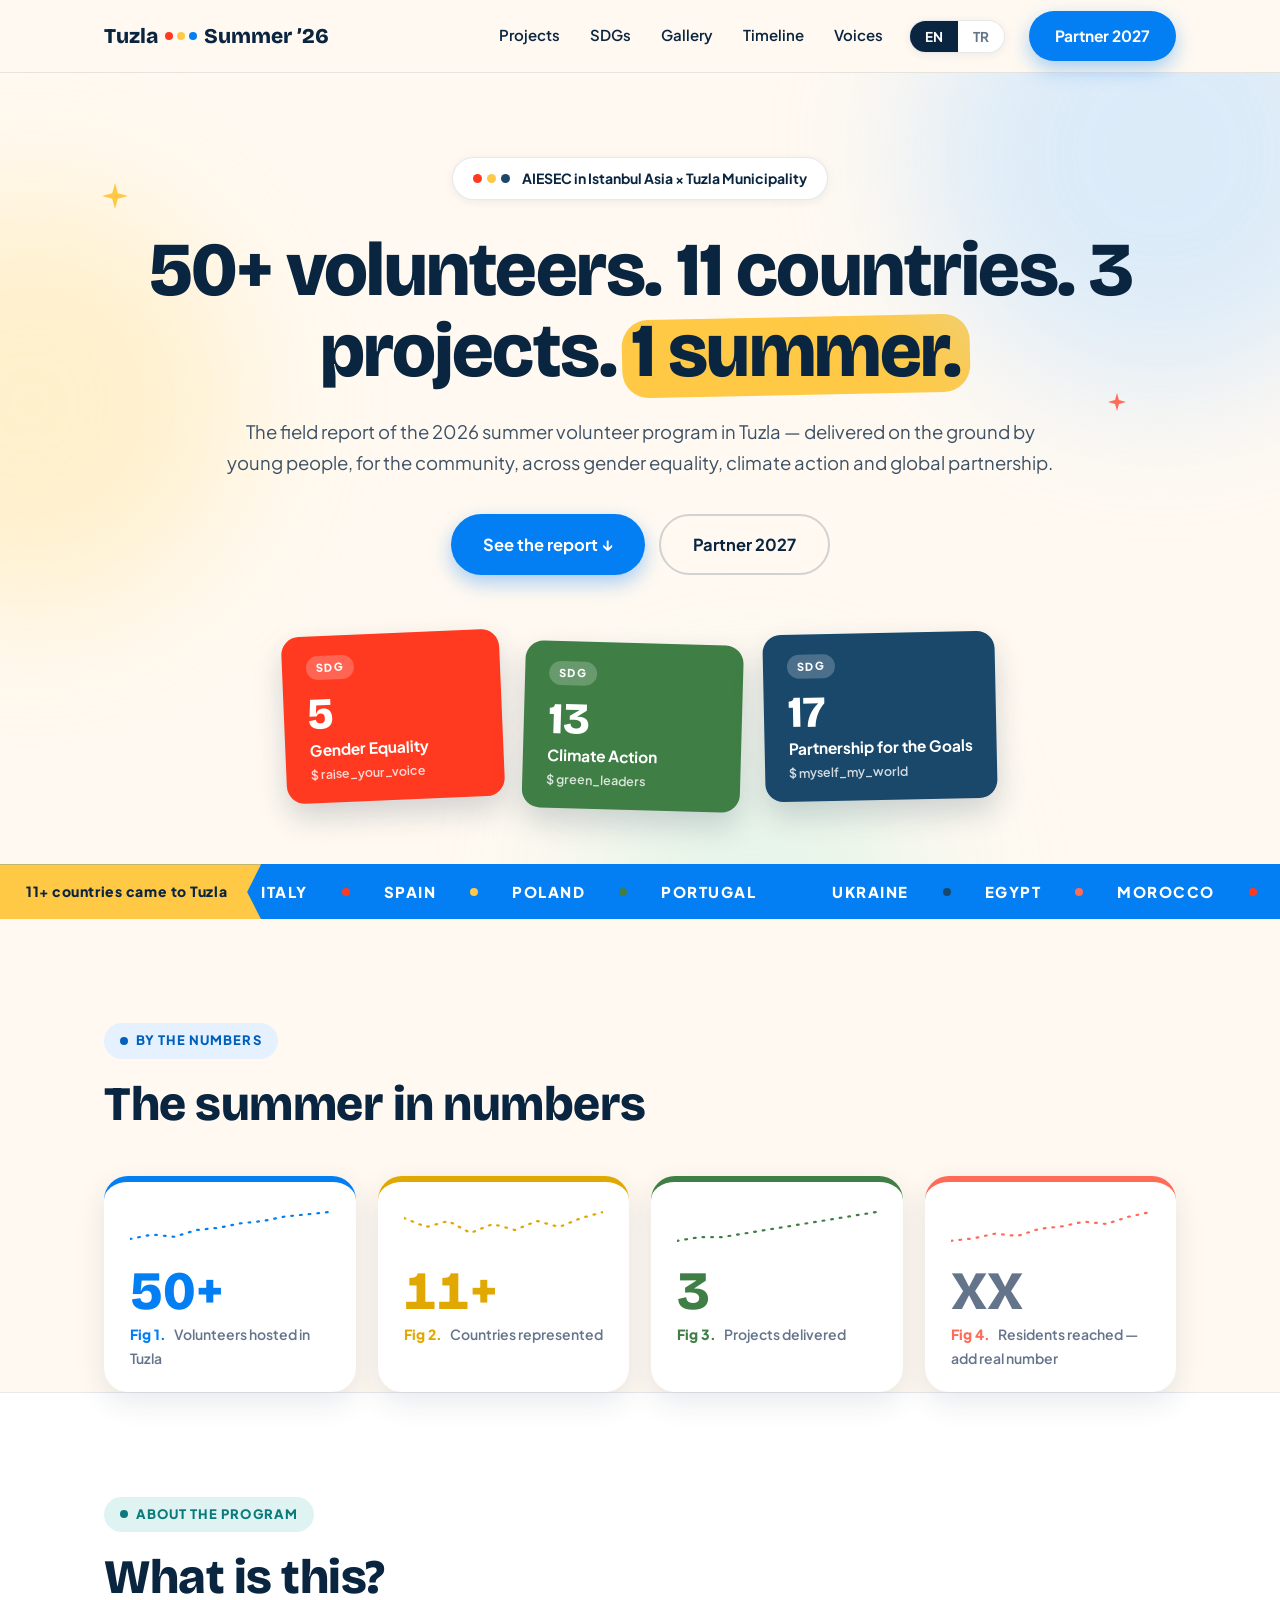
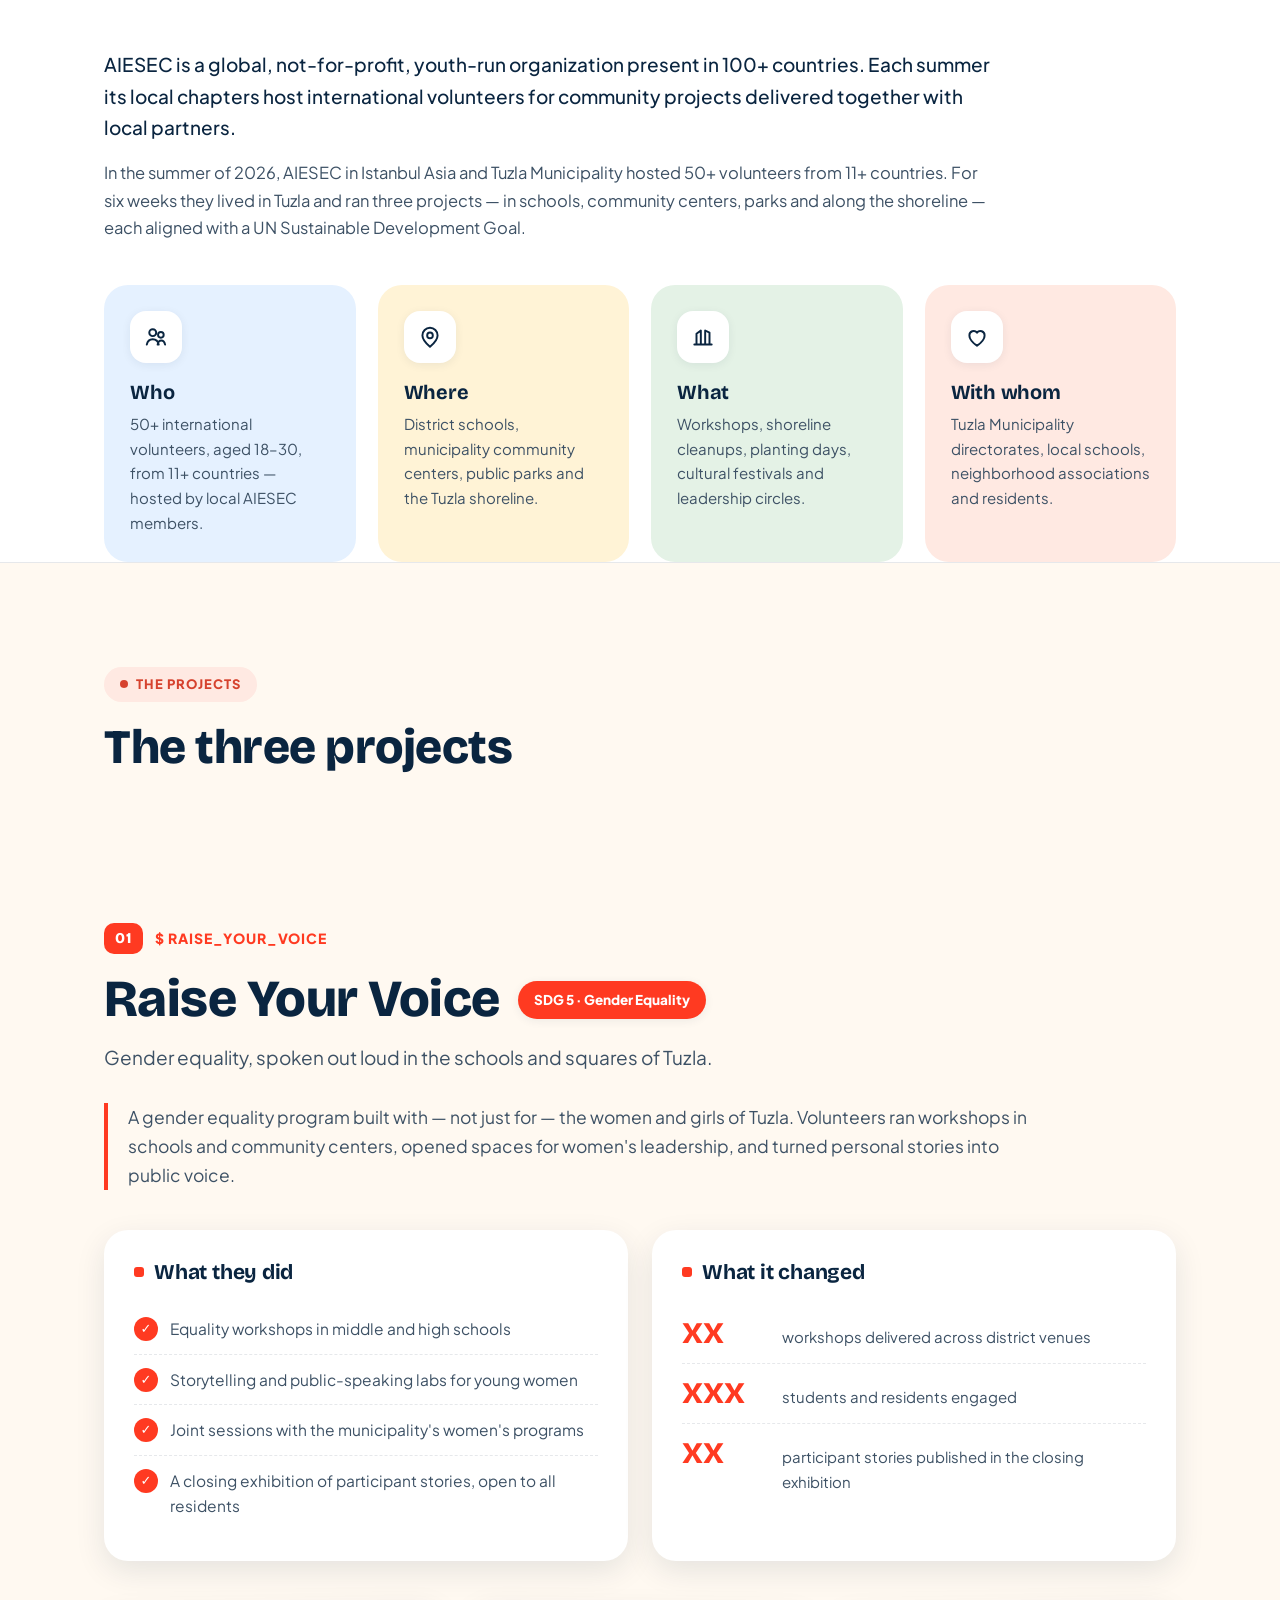
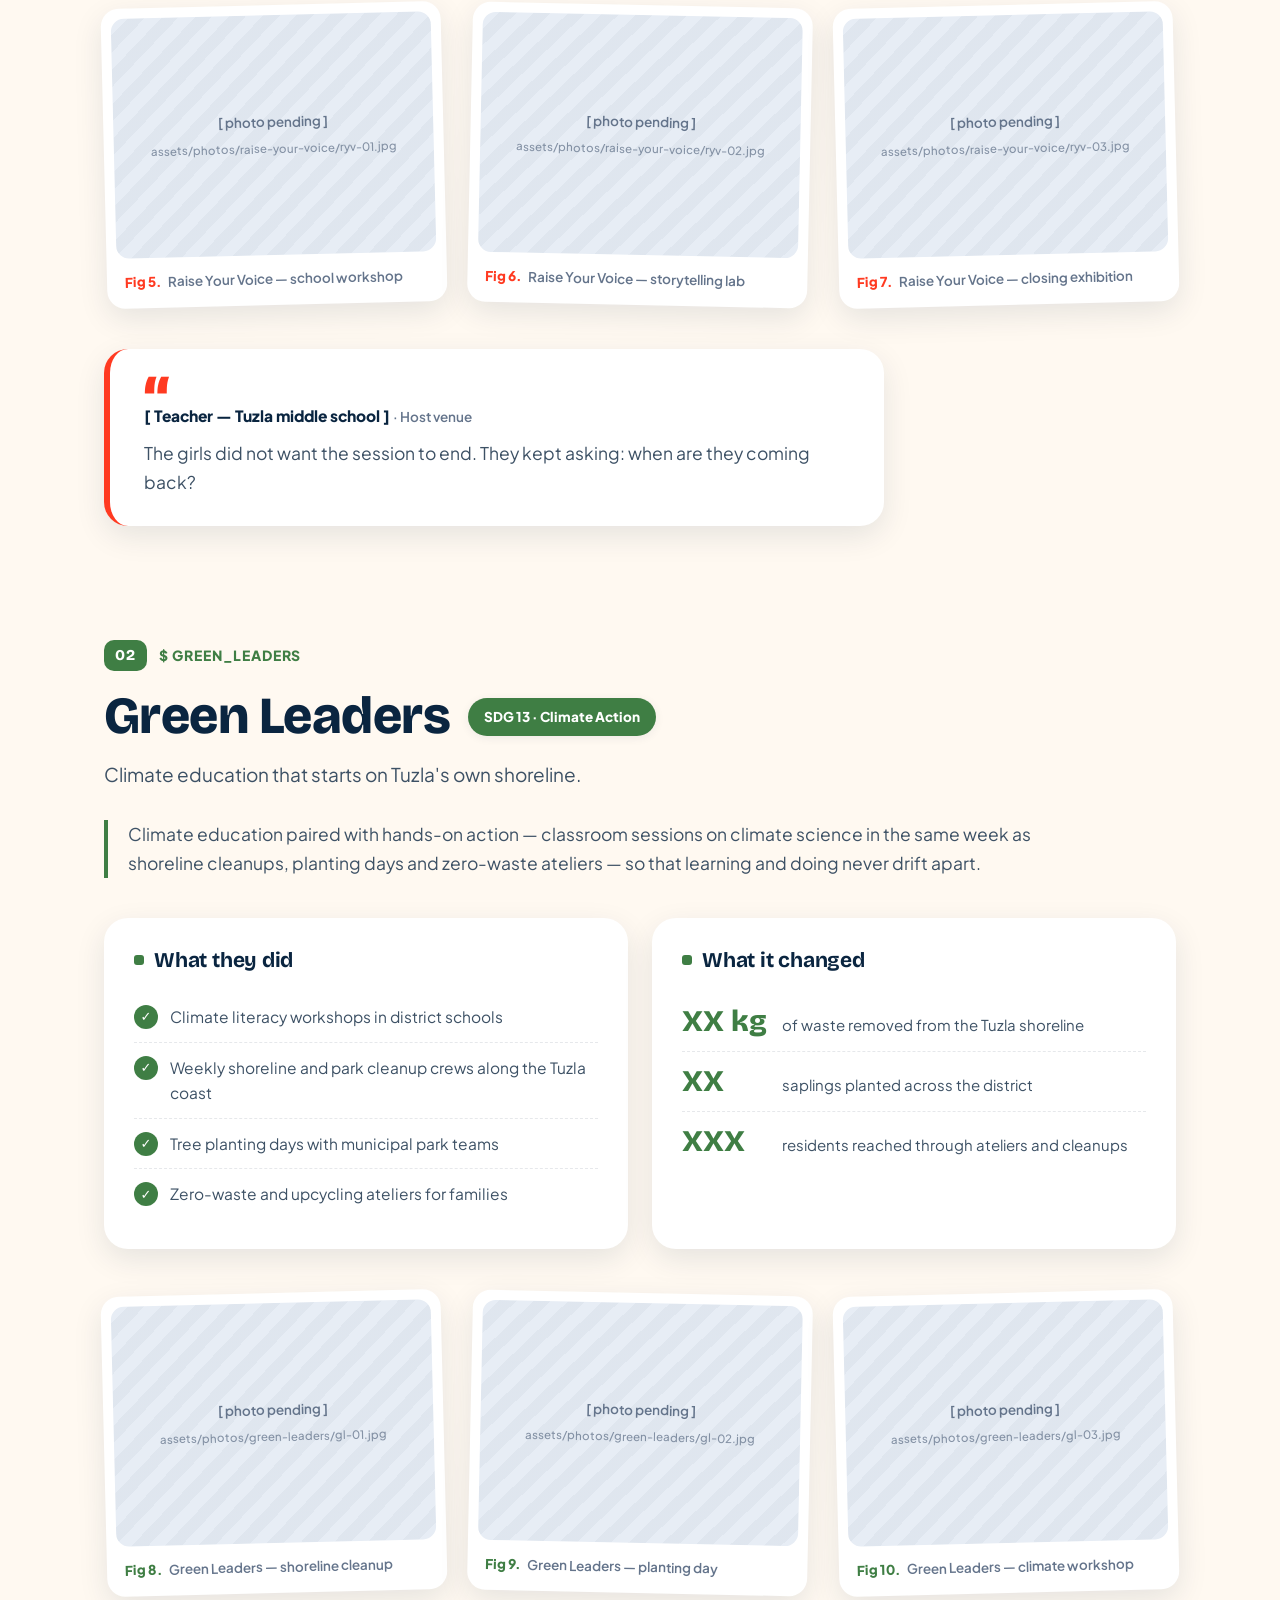
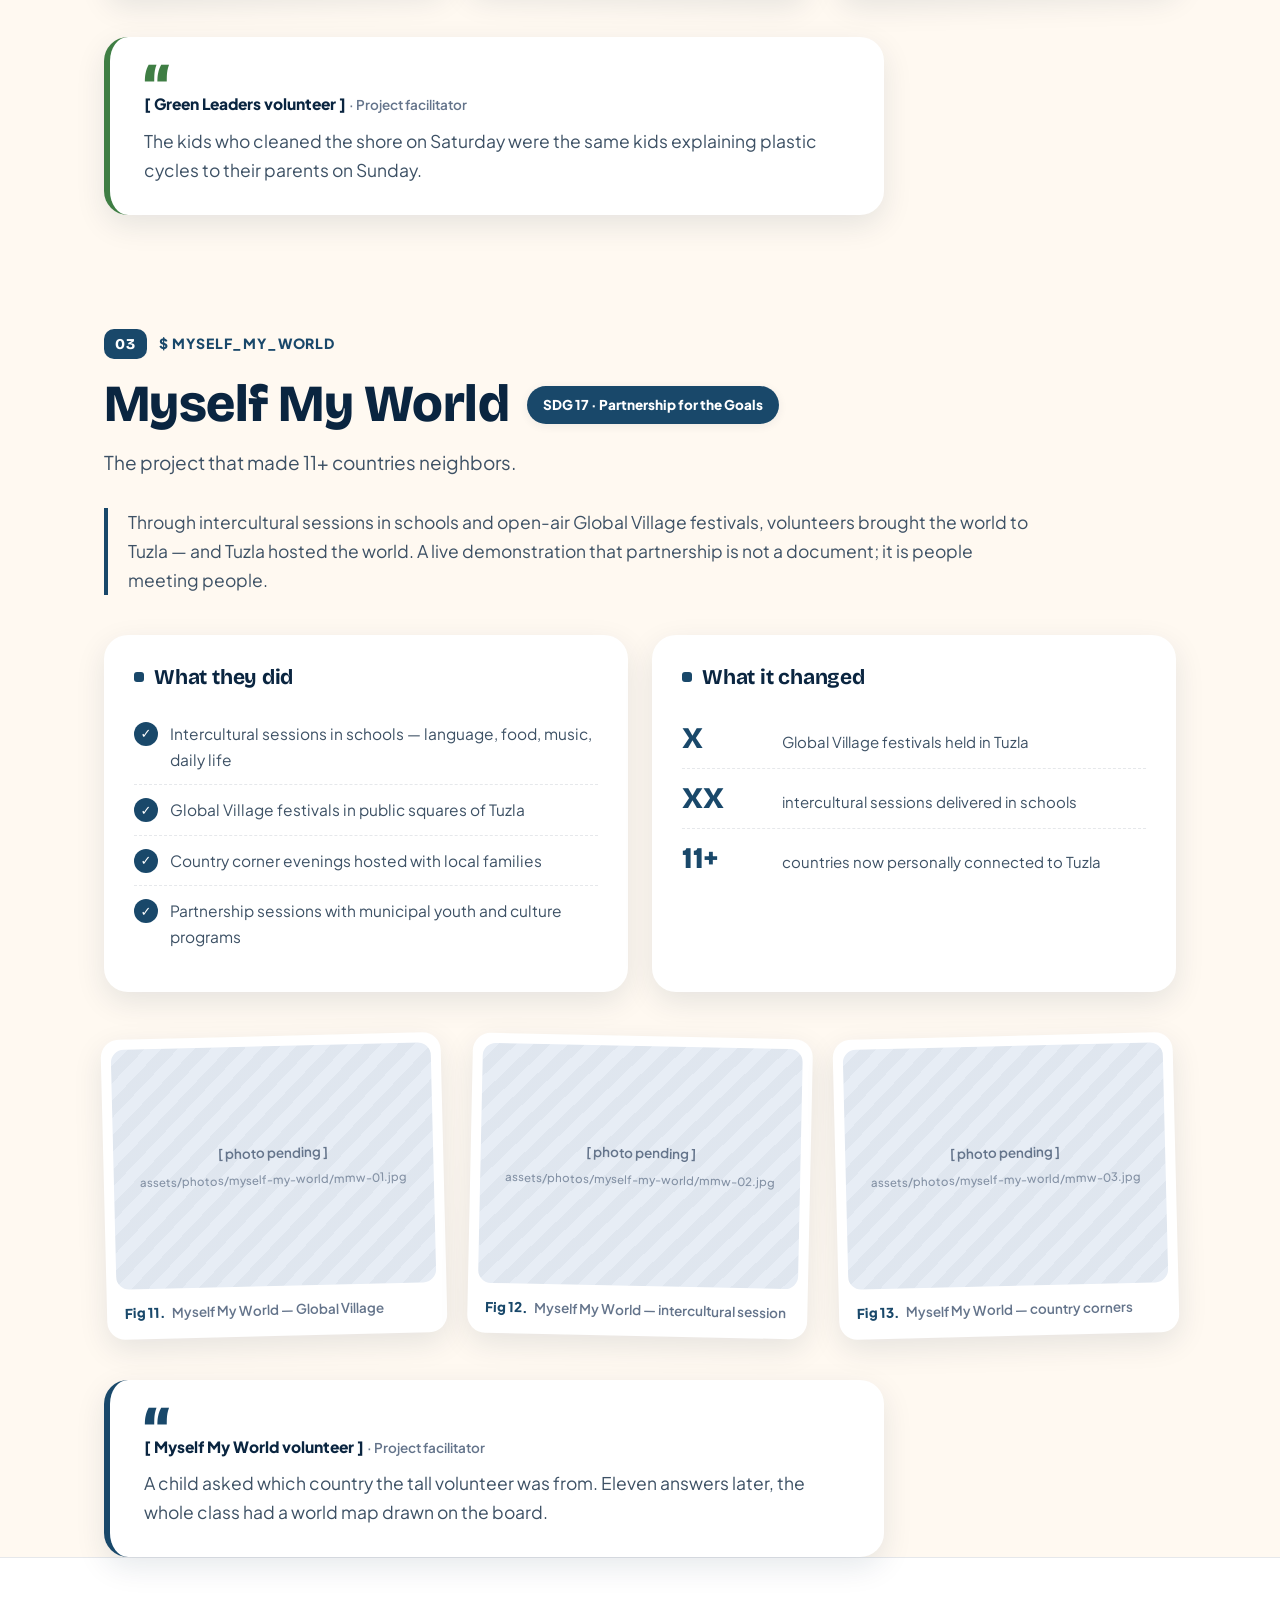
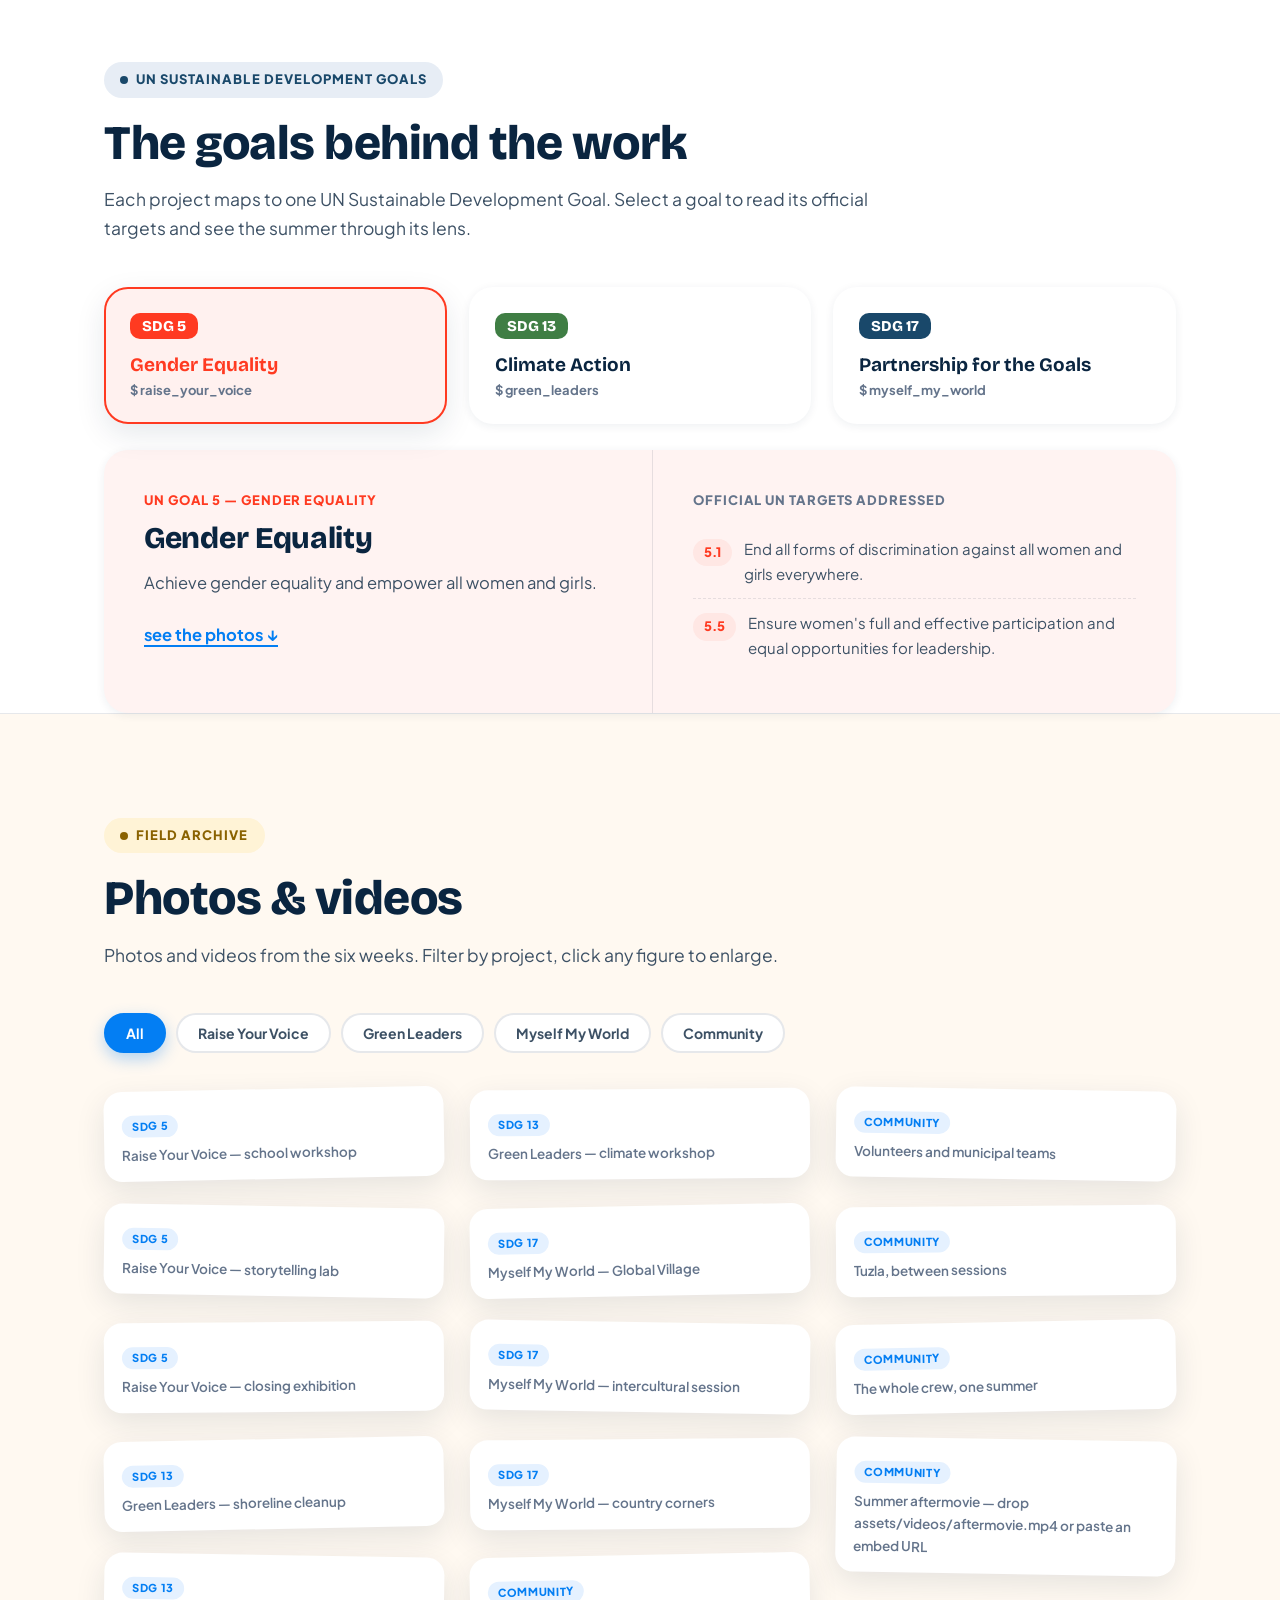
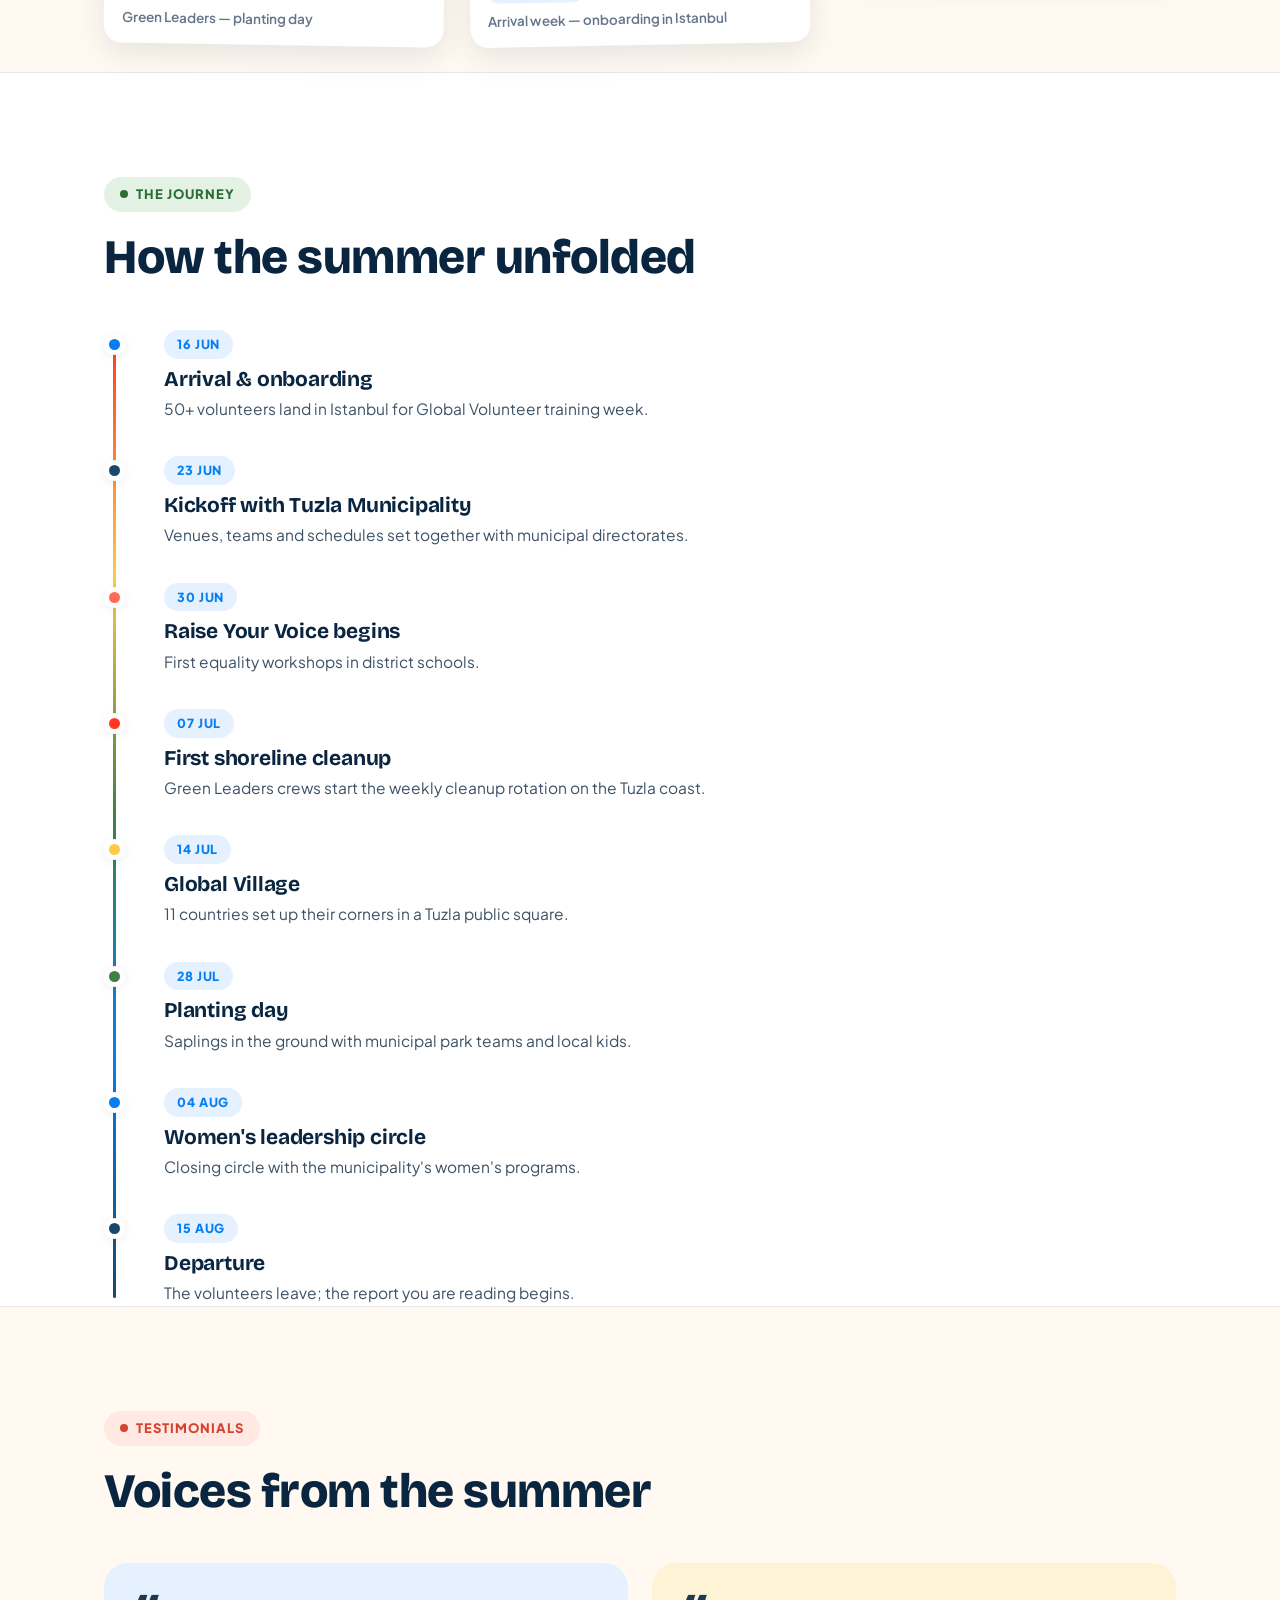
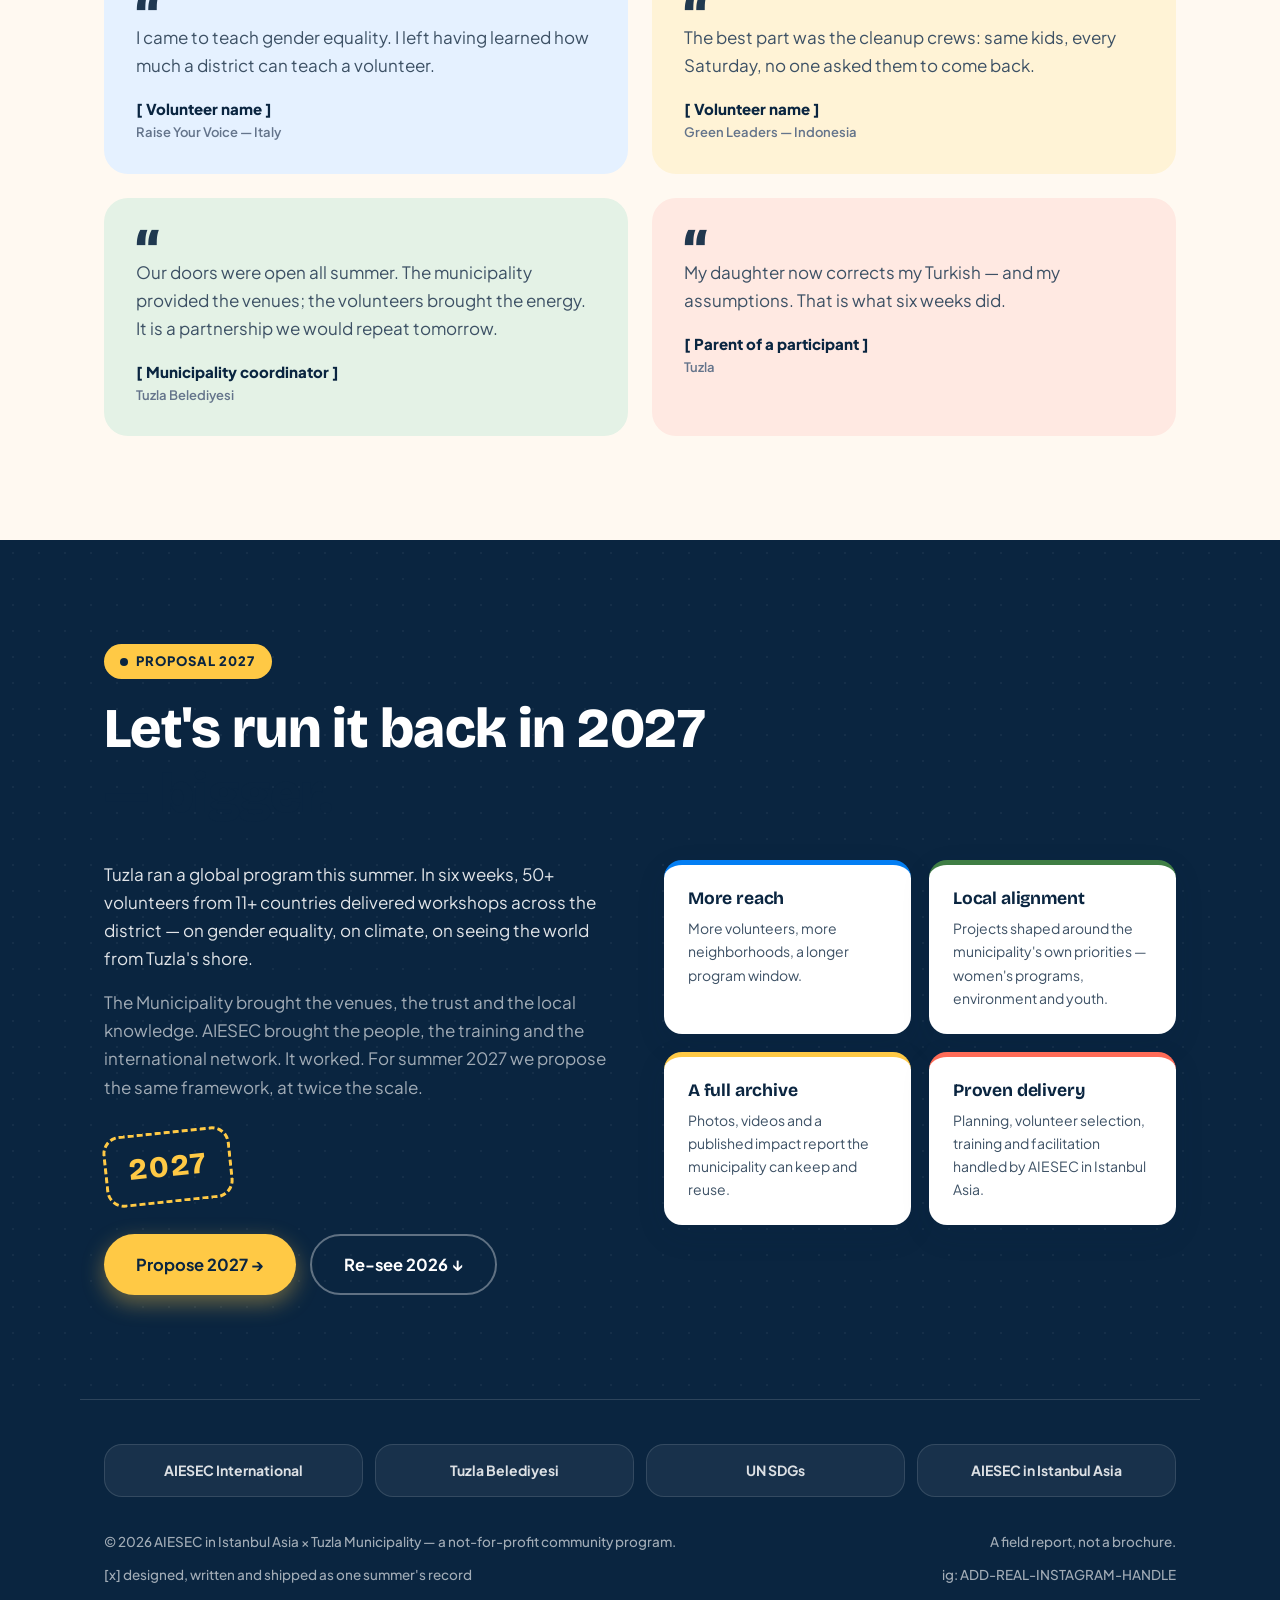
==== commit a8ccb864: "Redesign: Summer Field Journal theme — warm, colorful, photo-led UI (features unchanged)" ====
--- a/index.html
+++ b/index.html
@@ -5,13 +5,14 @@
   <meta name="viewport" content="width=device-width, initial-scale=1.0" />
   <title>Tuzla Summer 2026 — AIESEC in Istanbul Asia × Tuzla Municipality</title>
   <meta name="description" content="The field report of AIESEC in Istanbul Asia's 2026 summer volunteer program with Tuzla Municipality: 50+ volunteers from 11+ countries, three projects, three SDGs, one summer." />
+  <meta name="theme-color" content="#037EF3" />
   <meta property="og:title" content="Tuzla Summer 2026 — AIESEC in Istanbul Asia × Tuzla Municipality" />
   <meta property="og:description" content="50+ volunteers. 11 countries. 3 projects. 1 summer. The field report." />
   <meta property="og:type" content="website" />
-  <link rel="icon" href="data:image/svg+xml,%3Csvg xmlns='http://www.w3.org/2000/svg' viewBox='0 0 64 64'%3E%3Crect width='64' height='64' rx='8' fill='%23201d1d'/%3E%3Ctext x='32' y='42' font-family='monospace' font-size='26' font-weight='bold' fill='%23fdfcfc' text-anchor='middle'%3E26%3C/text%3E%3C/svg%3E" />
+  <link rel="icon" href="data:image/svg+xml,%3Csvg xmlns='http://www.w3.org/2000/svg' viewBox='0 0 64 64'%3E%3Crect width='64' height='64' rx='16' fill='%23037EF3'/%3E%3Ccircle cx='22' cy='26' r='7' fill='%23FF3A21'/%3E%3Ccircle cx='42' cy='26' r='7' fill='%23FFC945'/%3E%3Ccircle cx='32' cy='42' r='7' fill='%23ffffff'/%3E%3C/svg%3E" />
   <link rel="preconnect" href="https://fonts.googleapis.com" />
   <link rel="preconnect" href="https://fonts.gstatic.com" crossorigin />
-  <link href="https://fonts.googleapis.com/css2?family=JetBrains+Mono:ital,wght@0,400;0,500;0,700&display=swap" rel="stylesheet" />
+  <link href="https://fonts.googleapis.com/css2?family=Bricolage+Grotesque:opsz,wght@12..96,600;12..96,700;12..96,800&family=Plus+Jakarta+Sans:wght@400;500;600;700;800&display=swap" rel="stylesheet" />
   <link rel="stylesheet" href="css/styles.css" />
 </head>
 <body>
@@ -19,7 +20,7 @@
 
   <header class="nav">
     <div class="nav-inner">
-      <a class="wordmark" href="#top"><span class="block">▚</span> tuzla_summer<span class="thin">_26</span></a>
+      <a class="wordmark" href="#top">Tuzla<span class="wm-dots"><i></i><i></i><i></i></span>Summer ’26</a>
       <nav class="nav-links" aria-label="Primary">
         <a href="#projects" data-i18n="nav.projects">Projects</a>
         <a href="#sdg" data-i18n="nav.sdg">SDGs</a>
@@ -32,7 +33,9 @@
         <button type="button" data-lang="tr" aria-pressed="false">TR</button>
       </div>
       <a class="btn btn-primary" href="#partner" data-i18n="nav.cta">Partner 2027</a>
-      <button class="nav-toggle" type="button" aria-expanded="false" aria-controls="nav-drawer" data-i18n="nav.menu">Menu</button>
+      <button class="nav-toggle" type="button" aria-expanded="false" aria-controls="nav-drawer" aria-label="Menu">
+        <span></span><span></span><span></span>
+      </button>
     </div>
     <div class="nav-drawer" id="nav-drawer">
       <a href="#projects" data-i18n="nav.projects">Projects</a>
@@ -47,126 +50,132 @@
   <main id="main">
 
     <section class="hero" id="top">
-      <div class="container-wide">
-        <div class="hero-top">
-          <span class="badge-news" data-i18n="hero.badge">AIESEC in Istanbul Asia × Tuzla Municipality</span>
-          <h1 class="display-xl hero-title" data-i18n="hero.title">50+ volunteers. 11 countries. 3 projects. 1 summer.</h1>
-          <p class="body-md hero-sub" data-i18n="hero.sub"></p>
-        </div>
-
-        <div class="hero-frame">
-          <div class="tui" role="img" aria-label="Terminal typing the impact report of Tuzla Summer 2026">
-            <pre class="tui-wordmark" aria-hidden="true">████████╗ ██╗   ██╗ ███████╗ ██╗       █████╗
-╚══██╔══╝ ██║   ██║ ╚══███╔╝ ██║      ██╔══██╗
-   ██║    ██║   ██║   ███╔╝  ██║      ███████║
-   ██║    ██║   ██║  ███╔╝   ██║      ██╔══██║
-   ██║    ╚██████╔╝ ███████╗ ███████╗ ██║  ██║
-
-            summer_2026 — impact_report</pre>
-            <div class="tui-term" id="terminal" aria-live="off"></div>
-            <div class="tui-hints">
-              <span class="hint"><span class="key">click</span> <span data-i18n="hero.runcmd">run a project log</span></span>
-              <span class="hint"><span class="key">fig</span> <span>50+ volunteers · 11+ countries · 3 projects</span></span>
-            </div>
-            <div class="tui-cmds" id="tui-cmds">
-              <button class="tui-cmd" type="button" data-script="main" aria-pressed="true">[run] summer2026 --report</button>
-              <button class="tui-cmd" type="button" data-script="ryv" aria-pressed="false">[run] raise_your_voice</button>
-              <button class="tui-cmd" type="button" data-script="gl" aria-pressed="false">[run] green_leaders</button>
-              <button class="tui-cmd" type="button" data-script="mmw" aria-pressed="false">[run] myself_my_world</button>
-            </div>
-          </div>
-        </div>
-      </div>
-    </section>
-
-    <section class="section section-rule" id="figures">
-      <div class="container">
-        <div class="section-head reveal">
-          <span class="heading-md" data-i18n="figures.label">The summer in numbers</span>
-          <span class="rule"></span>
+      <div class="hero-deco" aria-hidden="true">
+        <span class="blob blob-a"></span>
+        <span class="blob blob-b"></span>
+        <span class="blob blob-c"></span>
+        <svg class="sparkle sp-a" viewBox="0 0 24 24"><path d="M12 0l2.6 9.4L24 12l-9.4 2.6L12 24l-2.6-9.4L0 12l9.4-2.6z"/></svg>
+        <svg class="sparkle sp-b" viewBox="0 0 24 24"><path d="M12 0l2.6 9.4L24 12l-9.4 2.6L12 24l-2.6-9.4L0 12l9.4-2.6z"/></svg>
+        <svg class="sparkle sp-c" viewBox="0 0 24 24"><path d="M12 0l2.6 9.4L24 12l-9.4 2.6L12 24l-2.6-9.4L0 12l9.4-2.6z"/></svg>
+      </div>
+      <div class="container hero-inner">
+        <span class="hero-badge reveal">
+          <span class="hb-dots" aria-hidden="true"><i style="background:#FF3A21"></i><i style="background:#FFC945"></i><i style="background:#19486A"></i></span>
+          <span data-i18n="hero.badge">AIESEC in Istanbul Asia × Tuzla Municipality</span>
+        </span>
+        <h1 class="hero-title reveal">
+          <span data-i18n="hero.title.a">50+ volunteers. 11 countries. 3 projects.</span>
+          <span class="hl"><span data-i18n="hero.title.b">1 summer.</span><svg class="hl-swash" viewBox="0 0 220 22" preserveAspectRatio="none" aria-hidden="true"><path d="M4 15 C 50 5, 90 20, 130 10 S 200 6, 216 12" fill="none" stroke="currentColor" stroke-width="6" stroke-linecap="round"/></svg></span>
+        </h1>
+        <p class="hero-sub reveal" data-i18n="hero.sub"></p>
+        <div class="hero-ctas reveal">
+          <a class="btn btn-primary btn-lg" href="#figures" data-i18n="hero.cta1">See the report ↓</a>
+          <a class="btn btn-ghost btn-lg" href="#partner" data-i18n="nav.cta">Partner 2027</a>
+        </div>
+        <div class="hero-stickers reveal" id="hero-stickers"></div>
+      </div>
+      <div class="marquee" id="marquee">
+        <span class="marquee-label" data-i18n="hero.marquee">11+ countries came to Tuzla</span>
+        <div class="marquee-clip">
+          <div class="marquee-track" id="marquee-track"></div>
+        </div>
+      </div>
+    </section>
+
+    <section class="section" id="figures">
+      <div class="container">
+        <div class="section-head reveal">
+          <span class="overline ov-blue" data-i18n="ov.figures">By the numbers</span>
+          <h2 class="section-title" data-i18n="figures.label">The summer in numbers</h2>
         </div>
         <div class="figures-grid reveal" id="figures-grid"></div>
       </div>
     </section>
 
-    <section class="section section-rule" id="story">
-      <div class="container">
-        <div class="section-head reveal">
-          <span class="heading-md" data-i18n="story.label">What is this?</span>
-          <span class="rule"></span>
-        </div>
-        <p class="body-md reveal" data-i18n="story.p1" style="max-width:68ch"></p>
-        <p class="body-md reveal" data-i18n="story.p2" style="max-width:68ch; margin-top:16px; margin-bottom:32px"></p>
-        <div class="list-rows reveal">
-          <div class="list-row">
-            <span class="marker">[+]</span><span class="lr-title" data-i18n="story.1.t">Who</span>
-            <span class="lr-desc" data-i18n="story.1.d"></span>
-          </div>
-          <div class="list-row">
-            <span class="marker">[+]</span><span class="lr-title" data-i18n="story.2.t">Where</span>
-            <span class="lr-desc" data-i18n="story.2.d"></span>
-          </div>
-          <div class="list-row">
-            <span class="marker">[+]</span><span class="lr-title" data-i18n="story.3.t">What</span>
-            <span class="lr-desc" data-i18n="story.3.d"></span>
-          </div>
-          <div class="list-row">
-            <span class="marker">[+]</span><span class="lr-title" data-i18n="story.4.t">With whom</span>
-            <span class="lr-desc" data-i18n="story.4.d"></span>
-          </div>
-        </div>
-      </div>
-    </section>
-
-    <section class="section section-rule" id="projects">
-      <div class="container">
-        <div class="section-head reveal">
-          <span class="heading-md" data-i18n="projects.label">The three projects</span>
-          <span class="rule"></span>
+    <section class="section section-tint" id="story">
+      <div class="container">
+        <div class="section-head reveal">
+          <span class="overline ov-teal" data-i18n="ov.story">About the program</span>
+          <h2 class="section-title" data-i18n="story.label">What is this?</h2>
+        </div>
+        <div class="story-copy">
+          <p class="lead reveal" data-i18n="story.p1"></p>
+          <p class="reveal" data-i18n="story.p2"></p>
+        </div>
+        <div class="story-grid reveal">
+          <div class="story-card sc-blue">
+            <span class="sc-icon" aria-hidden="true"><svg viewBox="0 0 24 24"><circle cx="9" cy="8" r="3.2"/><circle cx="16.5" cy="10" r="2.6"/><path d="M3.5 19c.6-3.2 2.9-5 5.5-5s4.9 1.8 5.5 5M13.5 19c.4-2.3 1.7-3.8 3.4-3.8 1.6 0 3 1.4 3.5 3.8"/></svg></span>
+            <h3 data-i18n="story.1.t">Who</h3>
+            <p data-i18n="story.1.d"></p>
+          </div>
+          <div class="story-card sc-yellow">
+            <span class="sc-icon" aria-hidden="true"><svg viewBox="0 0 24 24"><path d="M12 21c4-3.5 7-6.8 7-10.5A7 7 0 0 0 5 10.5C5 14.2 8 17.5 12 21z"/><circle cx="12" cy="10.5" r="2.6"/></svg></span>
+            <h3 data-i18n="story.2.t">Where</h3>
+            <p data-i18n="story.2.d"></p>
+          </div>
+          <div class="story-card sc-green">
+            <span class="sc-icon" aria-hidden="true"><svg viewBox="0 0 24 24"><path d="M4 19h16M6 19V9l4-3v13M14 19V6l4 2v11"/></svg></span>
+            <h3 data-i18n="story.3.t">What</h3>
+            <p data-i18n="story.3.d"></p>
+          </div>
+          <div class="story-card sc-coral">
+            <span class="sc-icon" aria-hidden="true"><svg viewBox="0 0 24 24"><path d="M12 20s-7-4.6-7-9.5A3.9 3.9 0 0 1 12 8a3.9 3.9 0 0 1 7 2.5C19 15.4 12 20 12 20z"/></svg></span>
+            <h3 data-i18n="story.4.t">With whom</h3>
+            <p data-i18n="story.4.d"></p>
+          </div>
+        </div>
+      </div>
+    </section>
+
+    <section class="section" id="projects">
+      <div class="container">
+        <div class="section-head reveal">
+          <span class="overline ov-coral" data-i18n="ov.projects">The projects</span>
+          <h2 class="section-title" data-i18n="projects.label">The three projects</h2>
         </div>
       </div>
       <div id="projects-list"></div>
     </section>
 
-    <section class="section section-rule" id="sdg">
-      <div class="container">
-        <div class="section-head reveal">
-          <span class="heading-md" data-i18n="sdg.label">The goals behind the work</span>
-          <span class="rule"></span>
-          <p class="body-md section-intro" data-i18n="sdg.intro"></p>
+    <section class="section section-tint" id="sdg">
+      <div class="container">
+        <div class="section-head reveal">
+          <span class="overline ov-navy" data-i18n="ov.sdg">UN Sustainable Development Goals</span>
+          <h2 class="section-title" data-i18n="sdg.label">The goals behind the work</h2>
+          <p class="section-intro" data-i18n="sdg.intro"></p>
         </div>
         <div class="sdg-tiles reveal" id="sdg-tiles" role="group" aria-label="Select a Sustainable Development Goal"></div>
         <div class="sdg-detail reveal" id="sdg-detail"></div>
       </div>
     </section>
 
-    <section class="section section-rule" id="gallery">
-      <div class="container">
-        <div class="section-head reveal">
-          <span class="heading-md" data-i18n="gallery.label">Field archive</span>
-          <span class="rule"></span>
-          <p class="body-md section-intro" data-i18n="gallery.intro"></p>
+    <section class="section" id="gallery">
+      <div class="container">
+        <div class="section-head reveal">
+          <span class="overline ov-yellow" data-i18n="ov.gallery">Field archive</span>
+          <h2 class="section-title" data-i18n="gallery.label">Photos &amp; videos</h2>
+          <p class="section-intro" data-i18n="gallery.intro"></p>
         </div>
         <div class="gallery-chips reveal" id="gallery-chips"></div>
         <div class="gallery-grid reveal" id="gallery-grid"></div>
       </div>
     </section>
 
-    <section class="section section-rule timeline" id="timeline">
-      <div class="container">
-        <div class="section-head reveal">
-          <span class="heading-md" data-i18n="timeline.label">How the summer unfolded</span>
-          <span class="rule"></span>
-        </div>
-        <div class="list-rows reveal" id="timeline-list"></div>
-      </div>
-    </section>
-
-    <section class="section section-rule" id="voices">
-      <div class="container">
-        <div class="section-head reveal">
-          <span class="heading-md" data-i18n="voices.label">Voices from the summer</span>
-          <span class="rule"></span>
+    <section class="section section-tint timeline" id="timeline">
+      <div class="container">
+        <div class="section-head reveal">
+          <span class="overline ov-green" data-i18n="ov.timeline">The journey</span>
+          <h2 class="section-title" data-i18n="timeline.label">How the summer unfolded</h2>
+        </div>
+        <div class="tl-list reveal" id="timeline-list"></div>
+      </div>
+    </section>
+
+    <section class="section" id="voices">
+      <div class="container">
+        <div class="section-head reveal">
+          <span class="overline ov-coral" data-i18n="ov.voices">Testimonials</span>
+          <h2 class="section-title" data-i18n="voices.label">Voices from the summer</h2>
         </div>
         <div class="voices-grid reveal" id="voices-list"></div>
       </div>
@@ -174,34 +183,34 @@
 
     <section class="partner" id="partner">
       <div class="container">
-        <span class="badge-news" data-i18n="partner.badge">Proposal</span>
-        <h2 class="display-xl" data-i18n="partner.title" style="margin-top:16px">Let's run it back in 2027 — bigger.</h2>
+        <span class="overline ov-yellow chip-solid reveal" data-i18n="partner.badge">Proposal 2027</span>
+        <h2 class="partner-title reveal"><span data-i18n="partner.title">Let's run it back in 2027</span> <span class="pmark"><span data-i18n="partner.title.hl">— bigger.</span></span></h2>
         <div class="partner-cols">
-          <div>
+          <div class="partner-copy reveal">
             <p data-i18n="partner.p1"></p>
             <p class="p2" data-i18n="partner.p2"></p>
-            <div class="partner-cmd"><span data-i18n="partner.cmd">$ summer2027 --partners=tuzla_belediyesi --scale=2x</span><span class="k-success"> ▮</span></div>
+            <div class="stamp" aria-hidden="true">2027</div>
             <div class="partner-ctas">
-              <a class="btn btn-primary" id="partner-mail" href="mailto:ADD-REAL-EMAIL@example.org" data-i18n="partner.cta">Propose 2027 →</a>
-              <a class="btn btn-secondary" href="#top" data-i18n="partner.cta2">Re-see 2026 ↓</a>
-            </div>
-          </div>
-          <div class="partner-list">
-            <div class="list-row">
-              <span class="marker">[+]</span><span class="lr-title" data-i18n="partner.1.t">More reach</span>
-              <span class="lr-desc" data-i18n="partner.1.d"></span>
-            </div>
-            <div class="list-row">
-              <span class="marker">[+]</span><span class="lr-title" data-i18n="partner.2.t">Local alignment</span>
-              <span class="lr-desc" data-i18n="partner.2.d"></span>
-            </div>
-            <div class="list-row">
-              <span class="marker">[+]</span><span class="lr-title" data-i18n="partner.3.t">A full archive</span>
-              <span class="lr-desc" data-i18n="partner.3.d"></span>
-            </div>
-            <div class="list-row">
-              <span class="marker">[+]</span><span class="lr-title" data-i18n="partner.4.t">Proven delivery</span>
-              <span class="lr-desc" data-i18n="partner.4.d"></span>
+              <a class="btn btn-yellow btn-lg" id="partner-mail" href="mailto:ADD-REAL-EMAIL@example.org" data-i18n="partner.cta">Propose 2027 →</a>
+              <a class="btn btn-ghost-light btn-lg" href="#top" data-i18n="partner.cta2">Re-see 2026 ↓</a>
+            </div>
+          </div>
+          <div class="partner-benefits reveal">
+            <div class="benefit-card b-blue">
+              <h3 data-i18n="partner.1.t">More reach</h3>
+              <p data-i18n="partner.1.d"></p>
+            </div>
+            <div class="benefit-card b-green">
+              <h3 data-i18n="partner.2.t">Local alignment</h3>
+              <p data-i18n="partner.2.d"></p>
+            </div>
+            <div class="benefit-card b-yellow">
+              <h3 data-i18n="partner.3.t">A full archive</h3>
+              <p data-i18n="partner.3.d"></p>
+            </div>
+            <div class="benefit-card b-coral">
+              <h3 data-i18n="partner.4.t">Proven delivery</h3>
+              <p data-i18n="partner.4.d"></p>
             </div>
           </div>
         </div>
@@ -222,7 +231,7 @@
         <span data-i18n="footer.credit"></span>
         <span data-i18n="footer.tagline"></span>
       </div>
-      <div class="footer-base" style="margin-top:8px">
+      <div class="footer-base">
         <span data-i18n="footer.built"></span>
         <span id="ig-handle"></span>
       </div>
@@ -238,8 +247,8 @@
       </div>
     </div>
     <button class="lb-btn lb-close" id="lb-close" data-i18n="lightbox.close">close</button>
-    <button class="lb-btn lb-prev" id="lb-prev" data-i18n="lightbox.prev">[‹]</button>
-    <button class="lb-btn lb-next" id="lb-next" data-i18n="lightbox.next">[›]</button>
+    <button class="lb-btn lb-prev" id="lb-prev" aria-label="previous figure">[‹]</button>
+    <button class="lb-btn lb-next" id="lb-next" aria-label="next figure">[›]</button>
   </div>
 
   <script src="js/content.js"></script>
--- a/css/styles.css
+++ b/css/styles.css
@@ -1,40 +1,44 @@
 /* ==========================================================================
-   TUZLA SUMMER 2026 — styles
-   Token system translated 1:1 from DESIGN.md (OpenCode design system).
-   One font (JetBrains Mono), one canvas (#fdfcfc), one dark surface,
-   hairline rules, ASCII markers, 4px radius on interactive elements only.
+   TUZLA SUMMER 2026 — "Summer Field Journal" theme
+   Warm cream canvas, AIESEC blue primary, warm yellow highlights,
+   three official SDG colors as festive accents. Rounded, soft, photo-led.
    ========================================================================== */
 
 :root {
-  --ink: #201d1d;
-  --ink-deep: #0f0000;
-  --charcoal: #302c2c;
-  --body-c: #424245;
-  --mute: #646262;
-  --stone: #6e6e73;
-  --ash: #9a9898;
-  --canvas: #fdfcfc;
-  --surface-soft: #f8f7f7;
-  --surface-card: #f1eeee;
-  --surface-dark: #201d1d;
-  --surface-dark-elevated: #302c2c;
-  --hairline: rgba(15, 0, 0, 0.12);
-  --hairline-strong: #646262;
-  --on-dark: #fdfcfc;
-  --on-dark-mute: #9a9898;
-
-  --accent: #007aff;
-  --accent-hover: #0056b3;
-  --warning: #ff9f0a;
-  --danger: #ff3b30;
-  --success: #30d158;
+  --ink: #0A2540;
+  --ink-soft: #3D5165;
+  --mute: #64748B;
+  --canvas: #FFF9F1;
+  --white: #FFFFFF;
+  --line: rgba(10, 37, 64, 0.10);
+
+  --blue: #037EF3;
+  --blue-deep: #0261BD;
+  --yellow: #FFC945;
+  --yellow-deep: #8A6200;
+  --teal: #0FA3A3;
+  --teal-soft: #DFF3F3;
+  --navy-band: #0A2540;
 
   --sdg5: #FF3A21;
   --sdg13: #3F7E44;
   --sdg17: #19486A;
 
-  --r-sm: 4px;
-  --r-full: 9999px;
+  --coral: #FF6B57;
+  --coral-soft: #FFE9E2;
+  --blue-soft: #E5F1FF;
+  --yellow-soft: #FFF3D6;
+  --green-soft: #E4F2E6;
+  --navy-soft: #E7EDF5;
+
+  --r-sm: 12px;
+  --r-md: 18px;
+  --r-lg: 24px;
+  --r-full: 999px;
+
+  --sh-sm: 0 2px 10px rgba(10, 37, 64, 0.07);
+  --sh-md: 0 10px 30px rgba(10, 37, 64, 0.10);
+  --sh-lg: 0 20px 50px rgba(10, 37, 64, 0.14);
 
   --sp-xs: 4px;
   --sp-sm: 8px;
@@ -42,765 +46,619 @@
   --sp-lg: 16px;
   --sp-xl: 24px;
   --sp-xxl: 32px;
-  --sp-section: 96px;
-
-  --font: "JetBrains Mono", "IBM Plex Mono", ui-monospace, SFMono-Regular, Menlo, Monaco, Consolas, "Liberation Mono", "Courier New", monospace;
-  --col: 960px;
-  --col-wide: 1100px;
+  --sp-section: 104px;
+
+  --font-display: "Bricolage Grotesque", "Plus Jakarta Sans", system-ui, sans-serif;
+  --font: "Plus Jakarta Sans", system-ui, -apple-system, "Segoe UI", Roboto, sans-serif;
+  --col: 1120px;
 }
 
 * { margin: 0; padding: 0; box-sizing: border-box; }
-
 html { scroll-behavior: smooth; }
 
 body {
   font-family: var(--font);
-  font-size: 16px;
-  font-weight: 400;
-  line-height: 1.5;
+  font-size: 16.5px;
+  line-height: 1.65;
   background: var(--canvas);
-  color: var(--body-c);
+  color: var(--ink-soft);
   -webkit-font-smoothing: antialiased;
 }
 
-::selection { background: var(--ink); color: var(--canvas); }
-
+::selection { background: var(--blue); color: #fff; }
 img { display: block; max-width: 100%; }
-a { color: var(--ink); }
+a { color: var(--blue); }
 button { font-family: inherit; cursor: pointer; }
-
-/* ---------- accessibility ---------- */
+h1, h2, h3, h4 { font-family: var(--font-display); color: var(--ink); line-height: 1.15; letter-spacing: -0.01em; }
+
+/* ---------- a11y ---------- */
 
 .skip-link {
-  position: absolute;
-  left: -9999px;
-  top: 0;
-  background: var(--ink);
-  color: var(--on-dark);
-  padding: var(--sp-sm) var(--sp-lg);
-  border-radius: var(--r-sm);
-  z-index: 200;
-}
-.skip-link:focus { left: var(--sp-lg); top: var(--sp-lg); }
-
-:focus-visible {
-  outline: 2px solid var(--ink);
-  outline-offset: 2px;
-  border-radius: var(--r-sm);
-}
-
-.sr-only {
-  position: absolute;
-  width: 1px; height: 1px;
-  padding: 0; margin: -1px;
-  overflow: hidden;
-  clip: rect(0 0 0 0);
-  white-space: nowrap;
-  border: 0;
-}
-
-/* ---------- typography ---------- */
-
-.display-xl {
-  font-size: 38px;
-  font-weight: 700;
-  line-height: 1.5;
-  letter-spacing: 0;
-  color: var(--ink);
-}
-
-.heading-md {
-  font-size: 16px;
-  font-weight: 700;
-  line-height: 1.5;
-  color: var(--ink);
-}
-
-.body-md { font-size: 16px; font-weight: 400; line-height: 1.5; }
-.body-strong { font-size: 16px; font-weight: 500; line-height: 1.5; color: var(--ink); }
-.caption-md { font-size: 14px; font-weight: 400; line-height: 2; color: var(--mute); }
+  position: absolute; left: -9999px; top: 0;
+  background: var(--ink); color: #fff;
+  padding: 10px 18px; border-radius: var(--r-sm); z-index: 200;
+}
+.skip-link:focus { left: 16px; top: 16px; }
+:focus-visible { outline: 3px solid var(--blue); outline-offset: 2px; border-radius: 6px; }
 
 /* ---------- layout ---------- */
 
 .container { max-width: var(--col); margin: 0 auto; padding: 0 var(--sp-xl); }
-.container-wide { max-width: var(--col-wide); margin: 0 auto; padding: 0 var(--sp-xl); }
-
 .section { padding-top: var(--sp-section); }
-.section-rule { border-top: 1px solid var(--hairline); }
-
-.section-head { margin-bottom: var(--sp-xxl); }
-.section-head .heading-md { display: block; padding-bottom: var(--sp-md); }
-.section-head .rule { display: block; height: 1px; background: var(--hairline); }
-.section-intro {
-  margin-top: var(--sp-lg);
-  max-width: 62ch;
-  color: var(--body-c);
-}
+.section-tint {
+  background: linear-gradient(var(--white), var(--white));
+  border-top: 1px solid var(--line);
+  border-bottom: 1px solid var(--line);
+}
+
+.section-head { margin-bottom: 44px; }
+.overline {
+  display: inline-flex; align-items: center; gap: 8px;
+  font-weight: 800; font-size: 13px; letter-spacing: 0.08em;
+  text-transform: uppercase;
+  padding: 7px 16px; border-radius: var(--r-full);
+  margin-bottom: 18px;
+}
+.overline::before { content: ""; width: 8px; height: 8px; border-radius: 50%; background: currentColor; }
+.ov-blue { background: var(--blue-soft); color: var(--blue-deep); }
+.ov-teal { background: var(--teal-soft); color: #0B7A7A; }
+.ov-coral { background: var(--coral-soft); color: #D6422E; }
+.ov-yellow { background: var(--yellow-soft); color: var(--yellow-deep); }
+.ov-green { background: var(--green-soft); color: #2C6E31; }
+.ov-navy { background: var(--navy-soft); color: var(--sdg17); }
+.chip-solid { background: var(--yellow); color: var(--ink); }
+.chip-solid::before { background: var(--ink); }
+
+.section-title { font-size: clamp(32px, 4.4vw, 48px); font-weight: 800; margin-bottom: 14px; }
+.section-intro { max-width: 62ch; color: var(--ink-soft); font-size: 17.5px; }
+
+/* ---------- buttons, chips, badges ---------- */
+
+.btn {
+  display: inline-flex; align-items: center; justify-content: center; gap: 8px;
+  font-family: var(--font); font-weight: 700; font-size: 15.5px;
+  padding: 12px 26px; border-radius: var(--r-full);
+  text-decoration: none; border: 0; transition: transform .18s ease, box-shadow .18s ease, background-color .18s ease;
+}
+.btn-lg { padding: 15px 32px; font-size: 16.5px; }
+.btn-primary { background: var(--blue); color: #fff; box-shadow: 0 8px 20px rgba(3, 126, 243, 0.35); }
+.btn-primary:hover { background: var(--blue-deep); transform: translateY(-2px); box-shadow: 0 12px 26px rgba(3, 126, 243, 0.4); }
+.btn-ghost { background: transparent; color: var(--ink); border: 2px solid rgba(10, 37, 64, 0.18); }
+.btn-ghost:hover { border-color: var(--ink); transform: translateY(-2px); }
+.btn-ghost-light { background: transparent; color: #fff; border: 2px solid rgba(255, 255, 255, 0.35); }
+.btn-ghost-light:hover { border-color: #fff; transform: translateY(-2px); }
+.btn-yellow { background: var(--yellow); color: var(--ink); box-shadow: 0 8px 22px rgba(255, 201, 69, 0.4); }
+.btn-yellow:hover { transform: translateY(-2px); box-shadow: 0 12px 28px rgba(255, 201, 69, 0.5); }
 
 /* ---------- nav ---------- */
 
 .nav {
-  position: sticky;
-  top: 0;
-  z-index: 100;
-  background: var(--canvas);
-  border-bottom: 1px solid var(--hairline);
-  height: 56px;
+  position: sticky; top: 0; z-index: 100;
+  background: rgba(255, 249, 241, 0.88);
+  backdrop-filter: blur(12px);
+  -webkit-backdrop-filter: blur(12px);
+  border-bottom: 1px solid var(--line);
 }
 .nav-inner {
-  max-width: var(--col-wide);
-  margin: 0 auto;
-  padding: 0 var(--sp-xl);
-  height: 100%;
-  display: flex;
-  align-items: center;
-  gap: var(--sp-xl);
+  max-width: var(--col); margin: 0 auto; padding: 0 var(--sp-xl);
+  height: 72px; display: flex; align-items: center; gap: var(--sp-xl);
 }
 .wordmark {
-  font-weight: 700;
-  font-size: 16px;
-  color: var(--ink);
-  text-decoration: none;
-  white-space: nowrap;
-}
-.wordmark .block { color: var(--ink); }
-.wordmark .thin { color: var(--mute); font-weight: 400; }
-
-.nav-links {
-  display: flex;
-  align-items: center;
-  gap: var(--sp-xl);
-  margin-left: auto;
-}
+  font-family: var(--font-display); font-weight: 800; font-size: 21px;
+  color: var(--ink); text-decoration: none; white-space: nowrap;
+  display: inline-flex; align-items: center; gap: 7px;
+}
+.wm-dots { display: inline-flex; gap: 4px; }
+.wm-dots i { width: 8px; height: 8px; border-radius: 50%; display: block; }
+.wm-dots i:nth-child(1) { background: var(--sdg5); }
+.wm-dots i:nth-child(2) { background: var(--yellow); }
+.wm-dots i:nth-child(3) { background: var(--blue); }
+
+.nav-links { display: flex; align-items: center; gap: 26px; margin-left: auto; }
 .nav-links a {
-  text-decoration: none;
-  font-weight: 500;
-  font-size: 16px;
-  color: var(--ink);
-  padding: var(--sp-xs) 0;
-}
-.nav-links a:hover { text-decoration: underline; text-underline-offset: 4px; }
+  text-decoration: none; font-weight: 600; font-size: 15px; color: var(--ink);
+  padding: 6px 2px; border-bottom: 2px solid transparent; transition: border-color .15s ease, color .15s ease;
+}
+.nav-links a:hover { color: var(--blue); border-color: var(--blue); }
 
 .lang-toggle {
-  display: flex;
-  border: 1px solid var(--hairline-strong);
-  border-radius: var(--r-sm);
-  overflow: hidden;
+  display: flex; background: var(--white); border: 1.5px solid var(--line);
+  border-radius: var(--r-full); overflow: hidden; box-shadow: var(--sh-sm);
 }
 .lang-toggle button {
-  background: var(--canvas);
-  border: 0;
-  font-size: 14px;
-  font-weight: 500;
-  line-height: 2;
-  padding: 0 var(--sp-md);
-  color: var(--mute);
-}
-.lang-toggle button[aria-pressed="true"] {
-  background: var(--ink);
-  color: var(--on-dark);
-}
+  background: transparent; border: 0; font-size: 13.5px; font-weight: 700;
+  padding: 7px 15px; color: var(--mute); transition: all .15s ease;
+}
+.lang-toggle button[aria-pressed="true"] { background: var(--ink); color: #fff; }
 
 .nav-toggle {
-  display: none;
-  background: none;
-  border: 0;
-  font-size: 16px;
-  font-weight: 500;
-  color: var(--ink);
-  padding: var(--sp-sm) var(--sp-md);
-  border-radius: var(--r-sm);
-}
+  display: none; background: var(--white); border: 1.5px solid var(--line);
+  border-radius: var(--r-sm); padding: 11px 12px; flex-direction: column; gap: 5px;
+  box-shadow: var(--sh-sm);
+}
+.nav-toggle span { width: 20px; height: 2.5px; border-radius: 2px; background: var(--ink); display: block; }
 
 .nav-drawer {
-  display: none;
-  position: absolute;
-  top: 56px;
-  left: 0;
-  right: 0;
-  background: var(--canvas);
-  border-bottom: 1px solid var(--hairline-strong);
-  padding: var(--sp-lg) var(--sp-xl);
+  display: none; position: absolute; top: 72px; left: 0; right: 0;
+  background: var(--white); border-bottom: 1px solid var(--line);
+  padding: 12px var(--sp-xl) 20px; box-shadow: var(--sh-md);
 }
 .nav-drawer.open { display: block; }
 .nav-drawer a {
-  display: block;
-  padding: var(--sp-md) 0;
-  border-bottom: 1px solid var(--hairline);
-  text-decoration: none;
-  font-weight: 500;
-  color: var(--ink);
-}
-.nav-drawer a:last-child { border-bottom: 0; }
-
-/* ---------- buttons & badges ---------- */
-
-.btn {
-  display: inline-block;
-  font-size: 16px;
-  font-weight: 500;
-  line-height: 2;
-  padding: var(--sp-xs) 20px;
-  height: 36px;
-  border-radius: var(--r-sm);
-  text-decoration: none;
-  border: 0;
-  text-align: center;
-}
-.btn.btn-primary { background: var(--ink); color: var(--on-dark); }
-.btn.btn-primary:active { background: var(--ink-deep); }
-.btn.btn-secondary {
-  background: var(--canvas);
-  color: var(--ink);
-  border: 1px solid var(--hairline-strong);
-}
-.btn.btn-secondary:active { background: var(--surface-card); }
-
-.badge-news {
-  display: inline-block;
-  background: var(--surface-dark);
-  color: var(--on-dark);
-  font-size: 14px;
-  line-height: 2;
-  padding: 2px var(--sp-sm);
-  border-radius: var(--r-sm);
-}
-
-.chip {
-  display: inline-block;
-  font-size: 14px;
-  line-height: 2;
-  padding: 2px var(--sp-sm);
-  border-radius: var(--r-sm);
-  border: 1px solid var(--hairline-strong);
-  background: var(--canvas);
-  color: var(--ink);
-}
+  display: block; padding: 14px 4px; border-bottom: 1px solid var(--line);
+  text-decoration: none; font-weight: 700; color: var(--ink); font-size: 16.5px;
+}
+.nav-drawer a:last-child { border-bottom: 0; color: var(--blue); }
 
 /* ---------- hero ---------- */
 
-.hero { padding-top: var(--sp-xxl); }
-.hero-top { margin-bottom: var(--sp-xxl); }
-.hero .badge-news { margin-bottom: var(--sp-lg); }
-.hero-title { max-width: 30ch; margin-bottom: var(--sp-lg); }
-.hero-sub { max-width: 58ch; color: var(--body-c); }
-
-.hero-frame { margin-top: var(--sp-xxl); }
-
-/* the single dark surface: the impact terminal */
-.tui {
-  background: var(--surface-dark);
-  color: var(--on-dark);
-  padding: 64px 32px;
-}
-.tui-wordmark {
-  color: var(--on-dark);
-  font-size: 12px;
-  line-height: 1.25;
-  white-space: pre;
-  overflow-x: auto;
-  text-align: center;
-  margin-bottom: var(--sp-xl);
-}
-.tui-term {
-  background: var(--surface-dark-elevated);
-  border-radius: var(--r-sm);
-  padding: var(--sp-lg) var(--sp-lg);
-  min-height: 320px;
-  font-size: 15px;
-  line-height: 1.7;
-  overflow-x: auto;
-}
-.tui-line { white-space: pre-wrap; word-break: break-word; }
-.tui-line .k-accent { color: var(--accent); }
-.tui-line .k-success { color: var(--success); }
-.tui-line .k-warning { color: var(--warning); }
-.tui-line .k-sdg5 { color: #ff6f61; }
-.tui-line .k-sdg13 { color: #57c785; }
-.tui-line .k-sdg17 { color: #6ea8dc; }
-.tui-line .k-dim { color: var(--on-dark-mute); }
-.tui-caret {
-  display: inline-block;
-  width: 8px;
-  background: var(--on-dark);
-  animation: blink 1.1s steps(1) infinite;
-  vertical-align: text-bottom;
-}
-@keyframes blink { 0%, 49% { opacity: 1; } 50%, 100% { opacity: 0; } }
-
-.tui-hints {
-  display: flex;
-  flex-wrap: wrap;
-  gap: var(--sp-md) var(--sp-xl);
-  margin-top: var(--sp-lg);
-  color: var(--ash);
-  font-size: 14px;
-}
-.tui-hints .hint { white-space: nowrap; }
-@media (max-width: 768px) {
-  .tui-hints .hint { white-space: normal; }
-}
-.tui-hints .key {
-  border: 1px solid var(--charcoal);
-  border-radius: var(--r-sm);
-  padding: 0 var(--sp-sm);
-  color: var(--on-dark);
-}
-
-.tui-cmds {
-  display: flex;
-  flex-wrap: wrap;
-  gap: var(--sp-md);
-  margin-top: var(--sp-lg);
-}
-.tui-cmd {
-  background: transparent;
-  border: 1px solid var(--hairline-strong);
-  color: var(--mute);
-  font-size: 14px;
-  font-weight: 500;
-  line-height: 2;
-  padding: var(--sp-xs) var(--sp-md);
-  border-radius: var(--r-sm);
-}
-.tui-cmd[aria-pressed="true"],
-.tui-cmd:hover { color: var(--ink); border-color: var(--ink); }
-
-/* ---------- figures band ---------- */
-
-.figures-grid {
-  display: grid;
-  grid-template-columns: repeat(4, 1fr);
-  border: 1px solid var(--hairline);
-}
-.chart-tile {
-  background: var(--canvas);
-  padding: var(--sp-lg);
-  border-right: 1px solid var(--hairline);
-  min-width: 0;
-}
-.chart-tile:last-child { border-right: 0; }
-.chart-tile .num {
-  font-size: 38px;
-  font-weight: 700;
-  line-height: 1.2;
-  color: var(--ink);
-  margin: var(--sp-sm) 0;
+.hero { position: relative; padding: 84px 0 0; overflow: hidden; }
+.hero-deco { position: absolute; inset: 0; pointer-events: none; }
+.blob { position: absolute; border-radius: 50%; filter: blur(70px); opacity: .55; }
+.blob-a { width: 480px; height: 480px; background: #BFE0FF; top: -160px; right: -120px; }
+.blob-b { width: 420px; height: 420px; background: #FFE9AE; top: 120px; left: -180px; }
+.blob-c { width: 340px; height: 340px; background: #D2F1E3; bottom: -140px; right: 28%; }
+.sparkle { position: absolute; width: 26px; height: 26px; fill: var(--yellow); }
+.sparkle.sp-a { top: 110px; left: 8%; animation: twinkle 3.2s ease-in-out infinite; }
+.sparkle.sp-b { top: 320px; right: 12%; width: 18px; height: 18px; fill: var(--coral); animation: twinkle 3.2s ease-in-out 1.1s infinite; }
+.sparkle.sp-c { bottom: 220px; left: 46%; width: 14px; height: 14px; fill: var(--teal); animation: twinkle 3.2s ease-in-out 2s infinite; }
+@keyframes twinkle { 0%, 100% { transform: scale(1) rotate(0deg); opacity: .9; } 50% { transform: scale(1.35) rotate(18deg); opacity: .5; } }
+
+.hero-inner { position: relative; text-align: center; }
+.hero-badge {
+  display: inline-flex; align-items: center; gap: 12px;
+  background: var(--white); border: 1.5px solid var(--line);
+  border-radius: var(--r-full); padding: 9px 20px;
+  font-weight: 700; font-size: 14px; color: var(--ink);
+  box-shadow: var(--sh-sm); margin-bottom: 30px;
+}
+.hb-dots { display: inline-flex; gap: 5px; }
+.hb-dots i { width: 9px; height: 9px; border-radius: 50%; display: block; }
+
+.hero-title {
+  font-size: clamp(40px, 6.4vw, 76px);
+  font-weight: 800; line-height: 1.06; letter-spacing: -0.02em;
+  max-width: 21ch; margin: 0 auto 26px;
+}
+.hl { position: relative; display: inline-block; color: var(--ink); white-space: nowrap; }
+.hl::before {
+  content: ""; position: absolute; inset: 0.08em -0.12em -0.05em;
+  background: var(--yellow); border-radius: 0.35em;
+  transform: rotate(-1.2deg); z-index: -1;
+}
+.hl-swash { display: none; }
+
+.hero-sub { max-width: 60ch; margin: 0 auto 36px; font-size: 18.5px; color: var(--ink-soft); }
+.hero-ctas { display: flex; gap: 14px; justify-content: center; flex-wrap: wrap; margin-bottom: 58px; }
+
+/* SDG stickers */
+.hero-stickers {
+  display: flex; gap: 22px; justify-content: center; align-items: stretch;
+  flex-wrap: wrap; padding-bottom: 64px;
+}
+.sticker {
+  --sdg: var(--blue);
+  display: flex; flex-direction: column; align-items: flex-start; gap: 4px;
+  background: var(--sdg); color: #fff; text-decoration: none;
+  border-radius: var(--r-md); padding: 20px 24px 18px; min-width: 218px;
+  box-shadow: 0 14px 30px rgba(10, 37, 64, 0.18);
+  transition: transform .22s ease, box-shadow .22s ease;
+  position: relative;
+}
+.sticker:nth-child(1) { transform: rotate(-2.4deg); }
+.sticker:nth-child(2) { transform: rotate(1.6deg) translateY(10px); }
+.sticker:nth-child(3) { transform: rotate(-1.2deg); }
+.sticker:hover { transform: rotate(0deg) translateY(-6px); box-shadow: 0 22px 44px rgba(10, 37, 64, 0.26); }
+.sticker .s-sdg {
+  font-size: 11px; font-weight: 800; letter-spacing: .12em; text-transform: uppercase;
+  background: rgba(255, 255, 255, 0.22); border-radius: var(--r-full); padding: 3px 10px; margin-bottom: 8px;
+}
+.sticker .s-num { font-family: var(--font-display); font-size: 44px; font-weight: 800; line-height: 1; }
+.sticker .s-name { font-weight: 700; font-size: 15.5px; line-height: 1.3; }
+.sticker .s-code { font-size: 12.5px; opacity: .8; font-weight: 600; }
+
+/* country marquee */
+.marquee {
+  position: relative; background: var(--blue); color: #fff;
+  display: flex; align-items: center; gap: 0; overflow: hidden;
+}
+.marquee-label {
+  flex-shrink: 0; background: var(--yellow); color: var(--ink);
+  font-weight: 800; font-size: 14px; letter-spacing: .04em;
+  padding: 16px 26px; z-index: 2; position: relative;
+  clip-path: polygon(0 0, 100% 0, calc(100% - 14px) 50%, 100% 100%, 0 100%);
+  padding-right: 34px;
+}
+.marquee-clip { overflow: hidden; flex: 1; }
+.marquee-track {
+  display: flex; align-items: center; gap: 34px; width: max-content;
+  padding: 15px 0; animation: scroll-x 32s linear infinite;
+}
+.marquee:hover .marquee-track { animation-play-state: paused; }
+@keyframes scroll-x { from { transform: translateX(0); } to { transform: translateX(-50%); } }
+.m-item { font-weight: 800; font-size: 15px; letter-spacing: .1em; text-transform: uppercase; white-space: nowrap; }
+.m-dot { width: 8px; height: 8px; border-radius: 50%; display: block; flex-shrink: 0; }
+
+/* ---------- figures ---------- */
+
+.figures-grid { display: grid; grid-template-columns: repeat(4, 1fr); gap: 22px; }
+.stat-card {
+  --accent: var(--blue);
+  background: var(--white); border-radius: var(--r-lg); padding: 26px 26px 22px;
+  box-shadow: var(--sh-md); border-top: 6px solid var(--accent);
+  transition: transform .2s ease, box-shadow .2s ease;
+}
+.stat-card:hover { transform: translateY(-5px); box-shadow: var(--sh-lg); }
+.stat-card .num {
+  font-family: var(--font-display); font-size: 54px; font-weight: 800;
+  color: var(--accent); line-height: 1.1; margin: 10px 0 2px;
   font-variant-numeric: tabular-nums;
 }
-.chart-tile .num .suffix { color: var(--mute); font-weight: 700; }
-.chart-tile .num.placeholder { color: var(--ash); }
-.chart-tile svg { width: 100%; height: 44px; display: block; }
-.chart-tile .caption-md { color: var(--mute); }
-.chart-tile .fig-no { color: var(--stone); }
-
-/* ---------- list rows ---------- */
-
-.list-rows { border-top: 1px solid var(--hairline); }
-.list-row {
-  padding: var(--sp-sm) 0;
-  border-bottom: 1px solid var(--hairline);
-  color: var(--body-c);
-  display: flex;
-  gap: var(--sp-md);
-  align-items: baseline;
-}
-.list-row .marker { color: var(--ink); font-weight: 700; white-space: nowrap; }
-.list-row .lr-title { font-weight: 700; color: var(--ink); white-space: nowrap; }
-.list-row .lr-desc { min-width: 0; }
-.list-row.plain { display: block; }
-.list-row.plain .marker { margin-right: var(--sp-md); }
+.stat-card .num.placeholder { color: var(--mute); }
+.stat-card svg { width: 100%; height: 44px; display: block; margin-bottom: 10px; }
+.stat-card .caption { font-size: 14px; font-weight: 600; color: var(--mute); }
+.stat-card .fig-no { color: var(--accent); font-weight: 800; margin-right: 6px; }
+
+/* ---------- story ---------- */
+
+.story-copy { max-width: 74ch; margin-bottom: 44px; }
+.story-copy .lead { font-size: 19px; color: var(--ink); font-weight: 500; margin-bottom: 16px; }
+.story-grid { display: grid; grid-template-columns: repeat(4, 1fr); gap: 22px; }
+.story-card {
+  border-radius: var(--r-lg); padding: 26px;
+  transition: transform .2s ease, box-shadow .2s ease;
+}
+.story-card:hover { transform: translateY(-5px); box-shadow: var(--sh-md); }
+.sc-blue { background: var(--blue-soft); }
+.sc-yellow { background: var(--yellow-soft); }
+.sc-green { background: var(--green-soft); }
+.sc-coral { background: var(--coral-soft); }
+.sc-icon {
+  display: inline-flex; align-items: center; justify-content: center;
+  width: 52px; height: 52px; border-radius: 16px; background: var(--white);
+  box-shadow: var(--sh-sm); margin-bottom: 18px;
+}
+.sc-icon svg { width: 26px; height: 26px; fill: none; stroke: var(--ink); stroke-width: 1.8; stroke-linecap: round; stroke-linejoin: round; }
+.story-card h3 { font-size: 20px; margin-bottom: 8px; }
+.story-card p { font-size: 15px; color: var(--ink-soft); }
 
 /* ---------- projects ---------- */
 
 .project { padding-top: var(--sp-section); }
-.project-rule { border-top: 1px solid var(--hairline); }
-
-.project-head { margin-bottom: var(--sp-xxl); }
-.sdg-tag {
-  display: inline-flex;
-  align-items: center;
-  gap: var(--sp-sm);
-  font-size: 14px;
-  line-height: 2;
-  margin-bottom: var(--sp-md);
-}
-.sdg-tag .sdg-num {
-  font-weight: 700;
-  color: var(--on-dark);
-  padding: 0 var(--sp-sm);
-  border-radius: var(--r-sm);
-}
-.sdg-tag .sdg-label { color: var(--mute); }
-.project-code { color: var(--mute); font-size: 14px; margin-bottom: var(--sp-sm); }
-.project-name { font-size: 38px; font-weight: 700; line-height: 1.5; color: var(--ink); }
-.project-tagline { margin-top: var(--sp-sm); max-width: 56ch; color: var(--body-c); }
-
-.project-cols {
-  display: grid;
-  grid-template-columns: 1fr 1fr;
-  gap: var(--sp-xxl);
-  margin-bottom: var(--sp-xxl);
-}
-.project-cols h3 { margin-bottom: var(--sp-md); }
-.project-mission { margin-bottom: var(--sp-xxl); max-width: 68ch; }
-
-.photo-strip {
-  display: grid;
-  grid-template-columns: repeat(3, 1fr);
-  gap: var(--sp-lg);
-}
-.photo-fig { border: 1px solid var(--hairline); background: var(--canvas); min-width: 0; }
+.project + .project { margin-top: 10px; }
+
+.p-head { margin-bottom: 30px; }
+.p-overline {
+  display: inline-flex; align-items: center; gap: 12px; margin-bottom: 16px;
+  font-weight: 800; font-size: 14px; letter-spacing: .06em;
+}
+.p-idx {
+  font-family: var(--font-display); font-size: 15px; color: #fff;
+  background: var(--sdg); border-radius: 10px; padding: 3px 11px;
+}
+.p-code { color: var(--sdg); text-transform: uppercase; }
+.p-titlerow { display: flex; align-items: center; gap: 18px; flex-wrap: wrap; }
+.project-name { font-size: clamp(34px, 4.6vw, 52px); font-weight: 800; }
+.sdg-pill {
+  display: inline-flex; align-items: center; gap: 8px;
+  background: var(--sdg); color: #fff; font-weight: 800; font-size: 13.5px;
+  padding: 8px 16px; border-radius: var(--r-full); box-shadow: var(--sh-sm);
+}
+.project-tagline { margin-top: 12px; font-size: 19px; color: var(--ink-soft); max-width: 56ch; }
+
+.project-mission {
+  margin: 26px 0 40px; max-width: 72ch; font-size: 17.5px;
+  padding-left: 20px; border-left: 4px solid var(--sdg, var(--blue));
+}
+
+.project-cols { display: grid; grid-template-columns: 1fr 1fr; gap: 24px; margin-bottom: 44px; }
+.panel-card {
+  background: var(--white); border-radius: var(--r-lg); padding: 30px;
+  box-shadow: var(--sh-md); min-width: 0;
+}
+.panel-card h3 { font-size: 21px; margin-bottom: 20px; display: flex; align-items: center; gap: 10px; }
+.panel-card h3::before { content: ""; width: 10px; height: 10px; border-radius: 3px; background: var(--sdg, var(--blue)); }
+
+.act-list { list-style: none; }
+.act-list li {
+  display: flex; gap: 12px; align-items: flex-start;
+  padding: 12px 0; border-bottom: 1px dashed var(--line); font-size: 15.5px;
+}
+.act-list li:last-child { border-bottom: 0; }
+.act-list .check {
+  flex-shrink: 0; width: 24px; height: 24px; border-radius: 50%;
+  background: var(--sdg, var(--blue)); color: #fff;
+  display: inline-flex; align-items: center; justify-content: center;
+  font-size: 13px; font-weight: 800; margin-top: 1px;
+}
+
+.out-row {
+  display: flex; align-items: baseline; gap: 14px;
+  padding: 13px 0; border-bottom: 1px dashed var(--line);
+}
+.out-row:last-child { border-bottom: 0; }
+.out-val {
+  font-family: var(--font-display); font-weight: 800; font-size: 30px;
+  color: var(--sdg, var(--blue)); min-width: 86px; line-height: 1.1;
+}
+.out-txt { font-size: 15px; color: var(--ink-soft); }
+
+.photo-strip { display: grid; grid-template-columns: repeat(3, 1fr); gap: 26px; }
+.photo-fig {
+  background: var(--white); border-radius: var(--r-md); padding: 10px 10px 0;
+  box-shadow: var(--sh-md); transition: transform .25s ease, box-shadow .25s ease;
+}
+.photo-fig:nth-child(odd) { transform: rotate(-1.4deg); }
+.photo-fig:nth-child(even) { transform: rotate(1.2deg); }
+.photo-fig:hover { transform: rotate(0) translateY(-6px); box-shadow: var(--sh-lg); }
 .photo-fig .ph {
-  aspect-ratio: 4 / 3;
-  background: var(--surface-soft);
-  overflow: hidden;
-  position: relative;
-}
-.photo-fig img {
-  width: 100%;
-  height: 100%;
-  object-fit: cover;
-  cursor: zoom-in;
-}
-.photo-fig .pending {
-  position: absolute;
-  inset: 0;
-  display: flex;
-  flex-direction: column;
-  align-items: center;
-  justify-content: center;
-  gap: var(--sp-xs);
-  color: var(--ash);
-  font-size: 14px;
-  text-align: center;
-  padding: var(--sp-md);
-}
-.photo-fig .pending .path { color: var(--stone); font-size: 12px; word-break: break-all; }
+  border-radius: calc(var(--r-md) - 5px); overflow: hidden; position: relative;
+  background: var(--navy-soft); aspect-ratio: 4 / 3; cursor: zoom-in;
+}
+.photo-fig img { width: 100%; height: 100%; object-fit: cover; }
 .photo-fig figcaption {
-  padding: var(--sp-xs) var(--sp-md);
-  font-size: 14px;
-  line-height: 2;
-  color: var(--mute);
-  border-top: 1px solid var(--hairline);
-}
-.photo-fig figcaption .fig-no { color: var(--stone); margin-right: var(--sp-sm); }
-
-.project-quote { margin-top: var(--sp-xxl); }
-
-/* ---------- testimonial ---------- */
-
-.testimonial-row {
-  background: var(--surface-soft);
-  border-radius: var(--r-sm);
-  padding: var(--sp-lg) 20px;
-  color: var(--body-c);
-  max-width: 72ch;
-}
-.testimonial-row .t-name { font-weight: 500; color: var(--ink); margin-bottom: var(--sp-xs); }
-.testimonial-row .t-quote { margin-top: var(--sp-xs); }
-.testimonial-row .t-avatar {
-  display: inline-block;
-  width: 32px; height: 32px;
-  border-radius: var(--r-full);
-  background: var(--surface-card);
-  border: 1px solid var(--hairline-strong);
-  vertical-align: middle;
-  margin-right: var(--sp-md);
-}
+  padding: 13px 8px 15px; font-size: 13.5px; font-weight: 600; color: var(--mute);
+}
+.photo-fig figcaption .fig-no { color: var(--sdg, var(--blue)); font-weight: 800; margin-right: 6px; }
+.pending {
+  position: absolute; inset: 0; display: flex; flex-direction: column;
+  align-items: center; justify-content: center; gap: 6px;
+  color: var(--mute); font-size: 13.5px; font-weight: 600; text-align: center; padding: 16px;
+  background: repeating-linear-gradient(-45deg, transparent 0 12px, rgba(10, 37, 64, 0.035) 12px 24px);
+}
+.pending .path { font-size: 11.5px; color: var(--mute); opacity: .75; word-break: break-all; font-weight: 500; }
+
+.quote-card {
+  margin-top: 44px; background: var(--white); border-radius: var(--r-lg);
+  padding: 30px 34px; box-shadow: var(--sh-md); position: relative; max-width: 780px;
+  border-left: 6px solid var(--sdg, var(--blue));
+}
+.q-glyph {
+  font-family: var(--font-display); font-size: 64px; font-weight: 800;
+  color: var(--sdg, var(--blue)); line-height: 0; display: block; margin: 22px 0 2px;
+}
+.q-name { font-weight: 800; color: var(--ink); font-size: 15.5px; }
+.q-role { color: var(--mute); font-weight: 600; font-size: 13.5px; }
+.q-text { margin-top: 10px; font-size: 17.5px; color: var(--ink-soft); }
 
 /* ---------- SDG explorer ---------- */
 
-.sdg-tiles {
-  display: grid;
-  grid-template-columns: repeat(3, 1fr);
-  gap: var(--sp-lg);
-  margin-bottom: var(--sp-xxl);
-}
+.sdg-tiles { display: grid; grid-template-columns: repeat(3, 1fr); gap: 22px; margin-bottom: 26px; }
 .sdg-tile {
-  text-align: left;
-  background: var(--canvas);
-  border: 1px solid var(--hairline);
-  border-radius: var(--r-sm);
-  padding: var(--sp-lg);
-  min-height: 132px;
-  display: flex;
-  flex-direction: column;
-  gap: var(--sp-sm);
-  position: relative;
-}
-.sdg-tile .sdg-num {
-  font-weight: 700;
-  color: var(--on-dark);
-  background: var(--surface-card);
-  color: var(--mute);
-  align-self: flex-start;
-  padding: 0 var(--sp-sm);
-  border-radius: var(--r-sm);
-  transition: background-color .15s ease, color .15s ease;
-}
-.sdg-tile .sdg-name { font-weight: 700; color: var(--ink); }
-.sdg-tile .sdg-project { color: var(--mute); font-size: 14px; }
-.sdg-tile::after {
-  content: "";
-  position: absolute;
-  left: 0; right: 0; bottom: -1px;
-  height: 2px;
-  background: transparent;
-}
-.sdg-tile[aria-pressed="true"] { border-color: var(--ink); }
-.sdg-tile[aria-pressed="true"]::after { background: var(--tile-accent, var(--ink)); }
-.sdg-tile[aria-pressed="true"] .sdg-num { background: var(--tile-accent, var(--ink)); color: var(--on-dark); }
+  --sdg: var(--blue);
+  text-align: left; background: var(--white); border: 2px solid transparent;
+  border-radius: var(--r-lg); padding: 24px; box-shadow: var(--sh-sm);
+  display: flex; flex-direction: column; gap: 6px; position: relative;
+  transition: transform .2s ease, box-shadow .2s ease, border-color .2s ease, background-color .2s ease;
+}
+.sdg-tile:hover { transform: translateY(-4px); box-shadow: var(--sh-md); }
+.sdg-tile .t-num {
+  font-family: var(--font-display); font-weight: 800; font-size: 15px;
+  color: #fff; background: var(--sdg); border-radius: 10px; align-self: flex-start;
+  padding: 4px 12px; margin-bottom: 8px; transition: background-color .2s ease;
+}
+.sdg-tile .t-name { font-family: var(--font-display); font-weight: 700; font-size: 19px; color: var(--ink); }
+.sdg-tile .t-project { font-size: 13px; font-weight: 700; color: var(--mute); }
+.sdg-tile[aria-pressed="true"] { border-color: var(--sdg); background: color-mix(in srgb, var(--sdg) 7%, var(--white)); box-shadow: var(--sh-md); }
+.sdg-tile[aria-pressed="true"] .t-name { color: var(--sdg); }
 
 .sdg-detail {
-  border: 1px solid var(--hairline);
-  display: grid;
-  grid-template-columns: 1.1fr 1fr;
-}
-.sdg-detail-left { padding: var(--sp-xxl); border-right: 1px solid var(--hairline); min-width: 0; }
-.sdg-detail-left .kicker { color: var(--mute); font-size: 14px; line-height: 2; }
-.sdg-detail-left .goal-title {
-  font-size: 24px;
-  font-weight: 700;
-  line-height: 1.5;
-  color: var(--ink);
-  margin: var(--sp-xs) 0 var(--sp-md);
-}
-.sdg-detail-left .goal-official { margin-bottom: var(--sp-lg); color: var(--body-c); }
-.sdg-detail-left .goal-accent {
-  display: block;
-  width: 48px;
-  height: 2px;
-  margin-bottom: var(--sp-lg);
-  background: var(--tile-accent, var(--ink));
-}
-.sdg-detail-right { padding: var(--sp-xxl); min-width: 0; display: flex; flex-direction: column; }
-.sdg-detail-right .kicker { color: var(--mute); font-size: 14px; line-height: 2; margin-bottom: var(--sp-sm); }
-.sdg-detail-right .link {
-  margin-top: auto;
-  align-self: flex-start;
-  color: var(--ink);
-  text-decoration: underline;
-  text-underline-offset: 4px;
-}
-
-.sdg-map { margin-top: var(--sp-lg); border: 1px solid var(--hairline); background: var(--canvas); }
+  --sdg: var(--blue);
+  border-radius: var(--r-lg); display: grid; grid-template-columns: 1.05fr 1fr;
+  background: color-mix(in srgb, var(--sdg) 6%, var(--white));
+  box-shadow: var(--sh-sm); overflow: hidden; min-width: 0;
+}
+.sdg-detail-left { padding: 40px; border-right: 1px solid var(--line); min-width: 0; }
+.sdg-detail-left .kicker { font-size: 13px; font-weight: 800; letter-spacing: .07em; text-transform: uppercase; color: var(--sdg); margin-bottom: 10px; }
+.sdg-detail-left .goal-title { font-size: 30px; font-weight: 800; margin-bottom: 14px; }
+.sdg-detail-left .goal-official { color: var(--ink-soft); margin-bottom: 24px; }
+.sdg-detail-left .link { font-weight: 700; color: var(--blue); text-decoration-thickness: 2px; text-underline-offset: 4px; }
+
+.sdg-detail-right { padding: 40px; min-width: 0; display: flex; flex-direction: column; }
+.sdg-detail-right .kicker { font-size: 13px; font-weight: 800; letter-spacing: .07em; text-transform: uppercase; color: var(--mute); margin-bottom: 14px; }
+.target-row { display: flex; gap: 12px; padding: 12px 0; border-bottom: 1px dashed var(--line); }
+.target-row:last-child { border-bottom: 0; }
+.target-ref {
+  flex-shrink: 0; font-weight: 800; font-size: 13px; color: var(--sdg);
+  background: color-mix(in srgb, var(--sdg) 12%, var(--white));
+  border-radius: var(--r-full); padding: 3px 11px; height: fit-content; margin-top: 2px;
+}
+.target-text { font-size: 15px; color: var(--ink-soft); }
+
+.sdg-map { margin-top: 24px; background: var(--white); border-radius: var(--r-md); box-shadow: var(--sh-sm); overflow: hidden; }
 .sdg-map svg { display: block; width: 100%; height: auto; }
-.sdg-map .caption { padding: var(--sp-xs) var(--sp-md); border-top: 1px solid var(--hairline); }
-.map-country { fill: var(--mute); font-size: 11px; font-family: var(--font); }
+.sdg-map .caption { padding: 12px 18px; border-top: 1px solid var(--line); font-size: 13.5px; font-weight: 600; color: var(--mute); }
+.sdg-map .caption .fig-no { color: var(--sdg17); font-weight: 800; margin-right: 6px; }
+.map-country { fill: var(--mute); font-size: 11.5px; font-weight: 700; font-family: var(--font); }
 .map-arc {
-  fill: none;
-  stroke: var(--hairline-strong);
-  stroke-width: 1.2;
-  stroke-dasharray: 1 5;
-  stroke-linecap: round;
-  opacity: 0;
-  transition: opacity .8s ease;
-}
-.map-dot { fill: var(--canvas); stroke: var(--ink); stroke-width: 1.2; }
-.map-hub { fill: var(--ink); }
-.map-hub-ring { fill: none; stroke: var(--ink); stroke-width: 1; opacity: .4; }
+  fill: none; stroke: var(--sdg17); stroke-width: 1.4; opacity: 0;
+  stroke-dasharray: 1 6; stroke-linecap: round; transition: opacity .9s ease;
+}
+.map-dot { fill: #fff; stroke: var(--sdg17); stroke-width: 1.6; }
+.map-hub { fill: var(--blue); }
+.map-hub-ring { fill: none; stroke: var(--blue); stroke-width: 2; opacity: .35; }
 
 /* ---------- gallery ---------- */
 
-.gallery-chips { display: flex; flex-wrap: wrap; gap: var(--sp-sm); margin-bottom: var(--sp-xl); align-items: center; }
-.gallery-chips .chip-btn {
-  background: var(--canvas);
-  border: 1px solid var(--hairline-strong);
-  border-radius: var(--r-sm);
-  color: var(--mute);
-  font-size: 14px;
-  font-weight: 500;
-  line-height: 2;
-  padding: var(--sp-xs) var(--sp-md);
-}
-.gallery-chips .chip-btn[aria-pressed="true"] { background: var(--ink); color: var(--on-dark); border-color: var(--ink); }
-.gallery-hint { color: var(--mute); font-size: 14px; margin-left: var(--sp-sm); }
-.gallery-hint button {
-  background: none;
-  border: 0;
-  color: var(--ink);
-  font-size: 14px;
-  text-decoration: underline;
-  text-underline-offset: 4px;
-}
-
-.gallery-grid { columns: 3; column-gap: var(--sp-lg); }
+.gallery-chips { display: flex; flex-wrap: wrap; gap: 10px; margin-bottom: 36px; align-items: center; }
+.chip-btn {
+  background: var(--white); border: 2px solid var(--line); border-radius: var(--r-full);
+  color: var(--ink-soft); font-size: 14px; font-weight: 700; padding: 9px 20px;
+  transition: all .15s ease;
+}
+.chip-btn:hover { border-color: var(--blue); color: var(--blue); }
+.chip-btn[aria-pressed="true"] { background: var(--blue); color: #fff; border-color: var(--blue); box-shadow: 0 6px 16px rgba(3, 126, 243, 0.3); }
+.gallery-hint { color: var(--mute); font-size: 14px; font-weight: 600; margin-left: 6px; }
+.gallery-hint button { background: none; border: 0; color: var(--blue); font-weight: 700; font-size: 14px; text-decoration: underline; text-underline-offset: 4px; }
+
+.gallery-grid { columns: 3; column-gap: 26px; }
 .gallery-item {
-  break-inside: avoid;
-  margin-bottom: var(--sp-lg);
-  border: 1px solid var(--hairline);
-  background: var(--canvas);
-  min-width: 0;
-}
-.gallery-item .ph {
-  position: relative;
-  background: var(--surface-soft);
-  overflow: hidden;
-  cursor: zoom-in;
-}
+  break-inside: avoid; margin-bottom: 26px;
+  background: var(--white); border-radius: var(--r-md); padding: 10px 10px 0;
+  box-shadow: var(--sh-md); display: inline-block; width: 100%; min-width: 0;
+  transition: transform .25s ease, box-shadow .25s ease;
+}
+.gallery-item:nth-child(3n+1) { transform: rotate(-1.1deg); }
+.gallery-item:nth-child(3n+2) { transform: rotate(0.9deg); }
+.gallery-item:nth-child(3n) { transform: rotate(-0.5deg); }
+.gallery-item:hover { transform: rotate(0) translateY(-6px) !important; box-shadow: var(--sh-lg); }
+.gallery-item.hidden { display: none; }
+.gallery-item .ph { position: relative; border-radius: calc(var(--r-md) - 5px); overflow: hidden; background: var(--navy-soft); cursor: zoom-in; }
 .gallery-item .ph img { width: 100%; height: auto; }
-.gallery-item .ph .pending {
-  aspect-ratio: 4 / 3;
-  display: flex;
-  flex-direction: column;
-  align-items: center;
-  justify-content: center;
-  gap: var(--sp-xs);
-  color: var(--ash);
-  font-size: 14px;
-  text-align: center;
-  padding: var(--sp-md);
-}
-.gallery-item .ph .pending .path { color: var(--stone); font-size: 12px; word-break: break-all; }
-.gallery-item .ph .playmark {
-  position: absolute;
-  left: var(--sp-md);
-  top: var(--sp-md);
-  background: var(--ink);
-  color: var(--on-dark);
-  font-size: 14px;
-  padding: 0 var(--sp-sm);
-  border-radius: var(--r-sm);
-}
-.gallery-item .ph .vthumb {
-  aspect-ratio: 16 / 9;
-  background: var(--surface-dark);
-  color: var(--on-dark);
-  display: flex;
-  flex-direction: column;
-  align-items: center;
-  justify-content: center;
-  gap: var(--sp-xs);
-  font-size: 14px;
-  text-align: center;
-}
-.gallery-item figcaption {
-  padding: var(--sp-xs) var(--sp-md);
-  font-size: 14px;
-  line-height: 2;
-  color: var(--mute);
-  border-top: 1px solid var(--hairline);
-}
-.gallery-item.hidden { display: none; }
+.gallery-item .playmark {
+  position: absolute; left: 12px; top: 12px;
+  background: var(--ink); color: #fff; font-size: 13px; font-weight: 800;
+  padding: 5px 12px; border-radius: var(--r-full);
+}
+.gallery-item .vthumb {
+  aspect-ratio: 16 / 9; background: var(--navy-band); color: #fff;
+  display: flex; flex-direction: column; align-items: center; justify-content: center; gap: 8px;
+  font-size: 13.5px; font-weight: 600; text-align: center; padding: 16px;
+}
+.gallery-item figcaption { padding: 13px 8px 15px; font-size: 13.5px; font-weight: 600; color: var(--mute); }
+.gallery-item figcaption .g-tag {
+  display: inline-block; font-size: 11px; font-weight: 800; letter-spacing: .06em;
+  text-transform: uppercase; color: var(--blue); background: var(--blue-soft);
+  border-radius: var(--r-full); padding: 2px 10px; margin-bottom: 7px;
+}
 
 /* lightbox */
 .lightbox {
-  position: fixed;
-  inset: 0;
-  background: rgba(15, 0, 0, 0.96);
-  z-index: 300;
-  display: none;
-  align-items: center;
-  justify-content: center;
-  padding: var(--sp-xxl);
+  position: fixed; inset: 0; background: rgba(7, 24, 43, 0.94); z-index: 300;
+  display: none; align-items: center; justify-content: center; padding: 40px;
 }
 .lightbox.open { display: flex; }
-.lb-stage { max-width: min(1100px, 92vw); max-height: 82vh; display: flex; flex-direction: column; min-width: 0; }
-.lb-stage img, .lb-stage video { max-width: 100%; max-height: 72vh; object-fit: contain; margin: 0 auto; background: var(--ink); }
-.lb-stage iframe { width: min(960px, 86vw); height: min(540px, 54vh); border: 0; background: var(--ink); }
-.lb-meta { display: flex; gap: var(--sp-md); align-items: baseline; margin-top: var(--sp-lg); color: var(--on-dark); }
-.lb-meta .cap { color: var(--on-dark); font-size: 14px; }
-.lb-meta .count { color: var(--on-dark-mute); font-size: 14px; margin-left: auto; white-space: nowrap; }
+.lb-stage { max-width: min(1100px, 92vw); display: flex; flex-direction: column; min-width: 0; }
+.lb-stage img, .lb-stage video {
+  max-width: 100%; max-height: 74vh; object-fit: contain; margin: 0 auto;
+  border-radius: var(--r-md); background: transparent;
+}
+.lb-stage iframe { width: min(960px, 86vw); height: min(540px, 54vh); border: 0; border-radius: var(--r-md); background: #000; }
+.lb-meta { display: flex; gap: 14px; align-items: baseline; margin-top: 18px; color: #fff; }
+.lb-meta .cap { font-size: 14.5px; font-weight: 600; }
+.lb-meta .count { margin-left: auto; font-size: 13.5px; color: rgba(255, 255, 255, 0.6); white-space: nowrap; }
 .lb-btn {
-  position: fixed;
-  background: transparent;
-  border: 1px solid var(--charcoal);
-  color: var(--on-dark);
-  font-family: var(--font);
-  font-size: 16px;
-  border-radius: var(--r-sm);
-  padding: var(--sp-xs) var(--sp-md);
-}
-.lb-btn:hover { border-color: var(--on-dark); }
-.lb-close { top: var(--sp-xl); right: var(--sp-xl); }
-.lb-prev { left: var(--sp-xl); top: 50%; transform: translateY(-50%); }
-.lb-next { right: var(--sp-xl); top: 50%; transform: translateY(-50%); }
+  position: fixed; background: rgba(255, 255, 255, 0.1); border: 1.5px solid rgba(255, 255, 255, 0.3);
+  color: #fff; font-weight: 700; font-size: 17px; border-radius: var(--r-full);
+  padding: 11px 20px; transition: all .15s ease;
+}
+.lb-btn:hover { background: #fff; color: var(--ink); }
+.lb-close { top: 24px; right: 24px; }
+.lb-prev { left: 24px; top: 50%; transform: translateY(-50%); }
+.lb-next { right: 24px; top: 50%; transform: translateY(-50%); }
 
 /* ---------- timeline ---------- */
 
-.timeline .list-row { padding: var(--sp-md) 0; }
-.timeline .t-date { color: var(--mute); white-space: nowrap; width: 9ch; flex-shrink: 0; }
-.timeline .t-body { min-width: 0; }
-.timeline .t-title { font-weight: 700; color: var(--ink); }
+.tl-list { position: relative; padding-left: 34px; }
+.tl-list::before {
+  content: ""; position: absolute; left: 9px; top: 8px; bottom: 8px;
+  width: 3px; border-radius: 3px;
+  background: linear-gradient(var(--sdg5), var(--yellow), var(--sdg13), var(--blue), var(--sdg17));
+}
+.tl-row { position: relative; padding: 0 0 34px 26px; }
+.tl-row:last-child { padding-bottom: 0; }
+.tl-dot {
+  position: absolute; left: -34px; top: 5px; width: 21px; height: 21px;
+  border-radius: 50%; background: var(--dot, var(--blue));
+  border: 5px solid var(--white); box-shadow: var(--sh-sm);
+}
+.tl-date {
+  display: inline-block; font-size: 12.5px; font-weight: 800; letter-spacing: .07em;
+  text-transform: uppercase; color: var(--blue); background: var(--blue-soft);
+  border-radius: var(--r-full); padding: 4px 13px; margin-bottom: 8px;
+}
+.tl-title { font-size: 21px; margin-bottom: 5px; }
+.tl-desc { font-size: 15.5px; color: var(--ink-soft); max-width: 64ch; }
 
 /* ---------- voices ---------- */
 
-.voices-grid { display: grid; grid-template-columns: 1fr 1fr; gap: var(--sp-lg); }
-
-/* ---------- partner (dark) ---------- */
+.voices-grid { display: grid; grid-template-columns: 1fr 1fr; gap: 24px; }
+.voice-card {
+  border-radius: var(--r-lg); padding: 30px 32px; position: relative;
+  transition: transform .2s ease, box-shadow .2s ease; min-width: 0;
+}
+.voice-card:hover { transform: translateY(-4px); box-shadow: var(--sh-md); }
+.voice-card:nth-child(4n+1) { background: var(--blue-soft); }
+.voice-card:nth-child(4n+2) { background: var(--yellow-soft); }
+.voice-card:nth-child(4n+3) { background: var(--green-soft); }
+.voice-card:nth-child(4n) { background: var(--coral-soft); }
+.voice-card .v-glyph { font-family: var(--font-display); font-size: 58px; font-weight: 800; line-height: 0; display: block; margin: 24px 0 6px; color: var(--ink); opacity: .9; }
+.voice-card .v-quote { font-size: 17px; color: var(--ink-soft); margin-bottom: 18px; }
+.voice-card .v-name { font-weight: 800; color: var(--ink); font-size: 15px; }
+.voice-card .v-role { font-weight: 600; font-size: 13px; color: var(--mute); }
+
+/* ---------- partner ---------- */
 
 .partner {
   margin-top: var(--sp-section);
-  background: var(--surface-dark);
-  color: var(--on-dark);
-  padding: var(--sp-section) 0;
-}
-.partner .heading-md, .partner .display-xl { color: var(--on-dark); }
-.partner .badge-news { background: var(--surface-dark-elevated); color: var(--on-dark); }
-.partner-cols { display: grid; grid-template-columns: 1fr 1fr; gap: var(--sp-xxl); margin-top: var(--sp-xxl); }
+  background: var(--navy-band); color: #fff; padding: var(--sp-section) 0;
+  position: relative; overflow: hidden;
+}
+.partner::before {
+  content: ""; position: absolute; inset: 0; opacity: .5; pointer-events: none;
+  background-image: radial-gradient(rgba(255, 255, 255, 0.09) 1.5px, transparent 1.5px);
+  background-size: 26px 26px;
+}
+.partner .container { position: relative; }
+.partner-title {
+  color: #fff; font-size: clamp(34px, 4.8vw, 56px); font-weight: 800;
+  max-width: 20ch; margin-bottom: 34px;
+}
+.pmark { position: relative; display: inline-block; white-space: nowrap; color: var(--ink); }
+.pmark::before {
+  content: ""; position: absolute; inset: 0.06em -0.14em -0.04em;
+  background: var(--yellow); border-radius: 0.3em; transform: rotate(-1.2deg); z-index: -1;
+}
+.partner-cols { display: grid; grid-template-columns: 1fr 1fr; gap: 48px; }
 .partner-cols > * { min-width: 0; }
-.partner-cols p { color: var(--on-dark); max-width: 58ch; }
-.partner-cols .p2 { margin-top: var(--sp-lg); color: var(--on-dark-mute) !important; }
-
-.partner-list { border-top: 1px solid var(--charcoal); margin-top: var(--sp-xxl); }
-.partner-list .list-row { border-bottom: 1px solid var(--charcoal); color: var(--on-dark-mute); }
-.partner-list .marker, .partner-list .lr-title { color: var(--on-dark); }
-
-.partner-cmd {
-  background: var(--surface-dark-elevated);
-  border-radius: var(--r-sm);
-  padding: var(--sp-sm) var(--sp-md);
-  margin-top: var(--sp-xxl);
-  font-size: 15px;
-  color: var(--on-dark);
-  overflow-x: auto;
-  white-space: nowrap;
-}
-.partner-cmd .k-success { color: var(--success); }
-.partner-ctas { display: flex; gap: var(--sp-md); margin-top: var(--sp-xxl); flex-wrap: wrap; }
-.partner .btn-primary { background: var(--on-dark); color: var(--ink); }
-.partner .btn-primary:active { background: var(--surface-card); }
-.partner .btn-secondary { background: transparent; color: var(--on-dark); border-color: var(--charcoal); }
+.partner-copy p { color: rgba(255, 255, 255, 0.88); max-width: 56ch; font-size: 17px; }
+.partner-copy .p2 { margin-top: 16px; color: rgba(255, 255, 255, 0.62); }
+.stamp {
+  font-family: var(--font-display); font-weight: 800; font-size: 30px; color: var(--yellow);
+  border: 3px dashed var(--yellow); border-radius: 18px; display: inline-block;
+  padding: 8px 22px; transform: rotate(-6deg); margin: 30px 0 6px; letter-spacing: .06em;
+}
+.partner-ctas { display: flex; gap: 14px; margin-top: 26px; flex-wrap: wrap; }
+
+.partner-benefits { display: grid; grid-template-columns: 1fr 1fr; gap: 18px; align-content: start; }
+.benefit-card {
+  background: var(--white); color: var(--ink-soft); border-radius: var(--r-md);
+  padding: 24px; border-top: 5px solid var(--b, var(--blue)); box-shadow: var(--sh-md);
+}
+.benefit-card h3 { font-size: 17.5px; margin-bottom: 8px; }
+.benefit-card p { font-size: 14px; }
+.b-blue { --b: var(--blue); }
+.b-green { --b: var(--sdg13); }
+.b-yellow { --b: var(--yellow); }
+.b-coral { --b: var(--coral); }
 
 /* ---------- footer ---------- */
 
-.footer { border-top: 1px solid var(--hairline); padding: var(--sp-xxl) 0 var(--sp-xl); }
-.footer-links {
-  display: grid;
-  grid-template-columns: repeat(4, 1fr);
-  border: 1px solid var(--hairline);
-  margin-bottom: var(--sp-xxl);
-}
+.footer { background: var(--navy-band); color: rgba(255, 255, 255, 0.62); padding: 0 0 44px; }
+.footer .container { border-top: 1px solid rgba(255, 255, 255, 0.14); padding-top: 44px; }
+.footer-links { display: grid; grid-template-columns: repeat(4, 1fr); gap: 12px; margin-bottom: 34px; }
 .footer-links a {
-  display: block;
-  text-align: center;
-  padding: var(--sp-md) var(--sp-sm);
-  font-size: 14px;
-  color: var(--mute);
-  text-decoration: none;
-  border-right: 1px solid var(--hairline);
-}
-.footer-links a:last-child { border-right: 0; }
-.footer-links a:hover { color: var(--ink); text-decoration: underline; text-underline-offset: 4px; }
+  display: block; text-align: center; padding: 14px 12px;
+  background: rgba(255, 255, 255, 0.06); border: 1px solid rgba(255, 255, 255, 0.12);
+  border-radius: var(--r-md); color: rgba(255, 255, 255, 0.85);
+  font-size: 14px; font-weight: 700; text-decoration: none; transition: all .15s ease;
+}
+.footer-links a:hover { background: rgba(255, 255, 255, 0.12); color: #fff; transform: translateY(-2px); }
 .footer-base {
-  display: flex;
-  flex-wrap: wrap;
-  gap: var(--sp-md) var(--sp-xl);
-  justify-content: space-between;
-  color: var(--mute);
-  font-size: 14px;
+  display: flex; flex-wrap: wrap; gap: 10px 28px; justify-content: space-between;
+  font-size: 13.5px; font-weight: 500; margin-top: 10px;
 }
 
 /* ---------- reveal ---------- */
 
-.reveal { opacity: 0; transform: translateY(8px); transition: opacity .5s ease, transform .5s ease; }
+.reveal { opacity: 0; transform: translateY(14px); transition: opacity .55s ease, transform .55s ease; }
 .reveal.in { opacity: 1; transform: none; }
 
 @media (prefers-reduced-motion: reduce) {
   html { scroll-behavior: auto; }
   .reveal { opacity: 1; transform: none; transition: none; }
-  .tui-caret { animation: none; }
+  .marquee-track { animation: none; }
+  .sparkle { animation: none; }
   .map-arc { opacity: 1 !important; transition: none; }
 }
 
@@ -808,46 +666,51 @@
 
 @media (max-width: 1024px) {
   .figures-grid { grid-template-columns: repeat(2, 1fr); }
-  .chart-tile:nth-child(2n) { border-right: 0; }
-  .chart-tile:nth-child(-n+2) { border-bottom: 1px solid var(--hairline); }
+  .story-grid { grid-template-columns: repeat(2, 1fr); }
 }
 
 @media (max-width: 850px) {
-  :root { --sp-section: 64px; }
+  :root { --sp-section: 72px; }
   .sdg-detail { grid-template-columns: 1fr; }
-  .sdg-detail-left { border-right: 0; border-bottom: 1px solid var(--hairline); }
+  .sdg-detail-left { border-right: 0; border-bottom: 1px solid var(--line); }
   .voices-grid { grid-template-columns: 1fr; }
   .partner-cols { grid-template-columns: 1fr; }
   .gallery-grid { columns: 2; }
   .footer-links { grid-template-columns: repeat(2, 1fr); }
-  .footer-links a:nth-child(2n) { border-right: 0; }
-  .footer-links a:nth-child(-n+2) { border-bottom: 1px solid var(--hairline); }
+  .project-cols { grid-template-columns: 1fr; }
+  .hero-stickers { gap: 16px; }
+  .sticker { min-width: 190px; }
 }
 
 @media (max-width: 768px) {
   .nav-links { display: none; }
-  .nav-toggle { display: block; }
+  .nav-toggle { display: flex; margin-left: 10px; }
   .nav .lang-toggle { margin-left: auto; }
-  .project-cols { grid-template-columns: 1fr; }
-}
-
-@media (max-width: 640px) {
-  .nav .btn.btn-primary { display: none; }
-  :root { --sp-section: 48px; }
-  .display-xl, .project-name { font-size: 28px; }
-  .tui { padding: var(--sp-xxl) var(--sp-lg); }
-  .tui-wordmark { font-size: 7px; }
-  .tui-term { font-size: 13px; min-height: 280px; }
+  .nav .btn-primary { display: none; }
   .photo-strip { grid-template-columns: 1fr; }
   .sdg-tiles { grid-template-columns: 1fr; }
+  .marquee-label { padding: 13px 18px 13px 20px; font-size: 12.5px; }
+}
+
+@media (max-width: 640px) {
+  :root { --sp-section: 56px; }
+  .hero { padding-top: 56px; }
+  .hero-title { font-size: clamp(34px, 9.6vw, 44px); }
+  .hero-sub { font-size: 16.5px; }
   .figures-grid { grid-template-columns: 1fr; }
-  .chart-tile { border-right: 0; }
-  .chart-tile:not(:last-child) { border-bottom: 1px solid var(--hairline); }
+  .story-grid { grid-template-columns: 1fr; }
   .gallery-grid { columns: 1; }
   .footer-links { grid-template-columns: 1fr; }
-  .footer-links a { border-right: 0; border-bottom: 1px solid var(--hairline); }
-  .footer-links a:last-child { border-bottom: 0; }
-  .lb-prev { left: var(--sp-md); }
-  .lb-next { right: var(--sp-md); }
-  .lb-close { top: var(--sp-md); right: var(--sp-md); }
-}
+  .stat-card .num { font-size: 46px; }
+  .hero-stickers { padding-bottom: 44px; }
+  .sticker { min-width: 100%; flex-direction: row; align-items: center; gap: 14px; }
+  .sticker .s-sdg { margin-bottom: 0; }
+  .sticker .s-num { font-size: 34px; }
+  .partner-benefits { grid-template-columns: 1fr; }
+  .lb-prev { left: 12px; }
+  .lb-next { right: 12px; }
+  .lb-close { top: 14px; right: 14px; }
+  .quote-card { padding: 24px 22px; }
+  .sdg-detail-left, .sdg-detail-right { padding: 26px; }
+  .panel-card { padding: 22px; }
+}
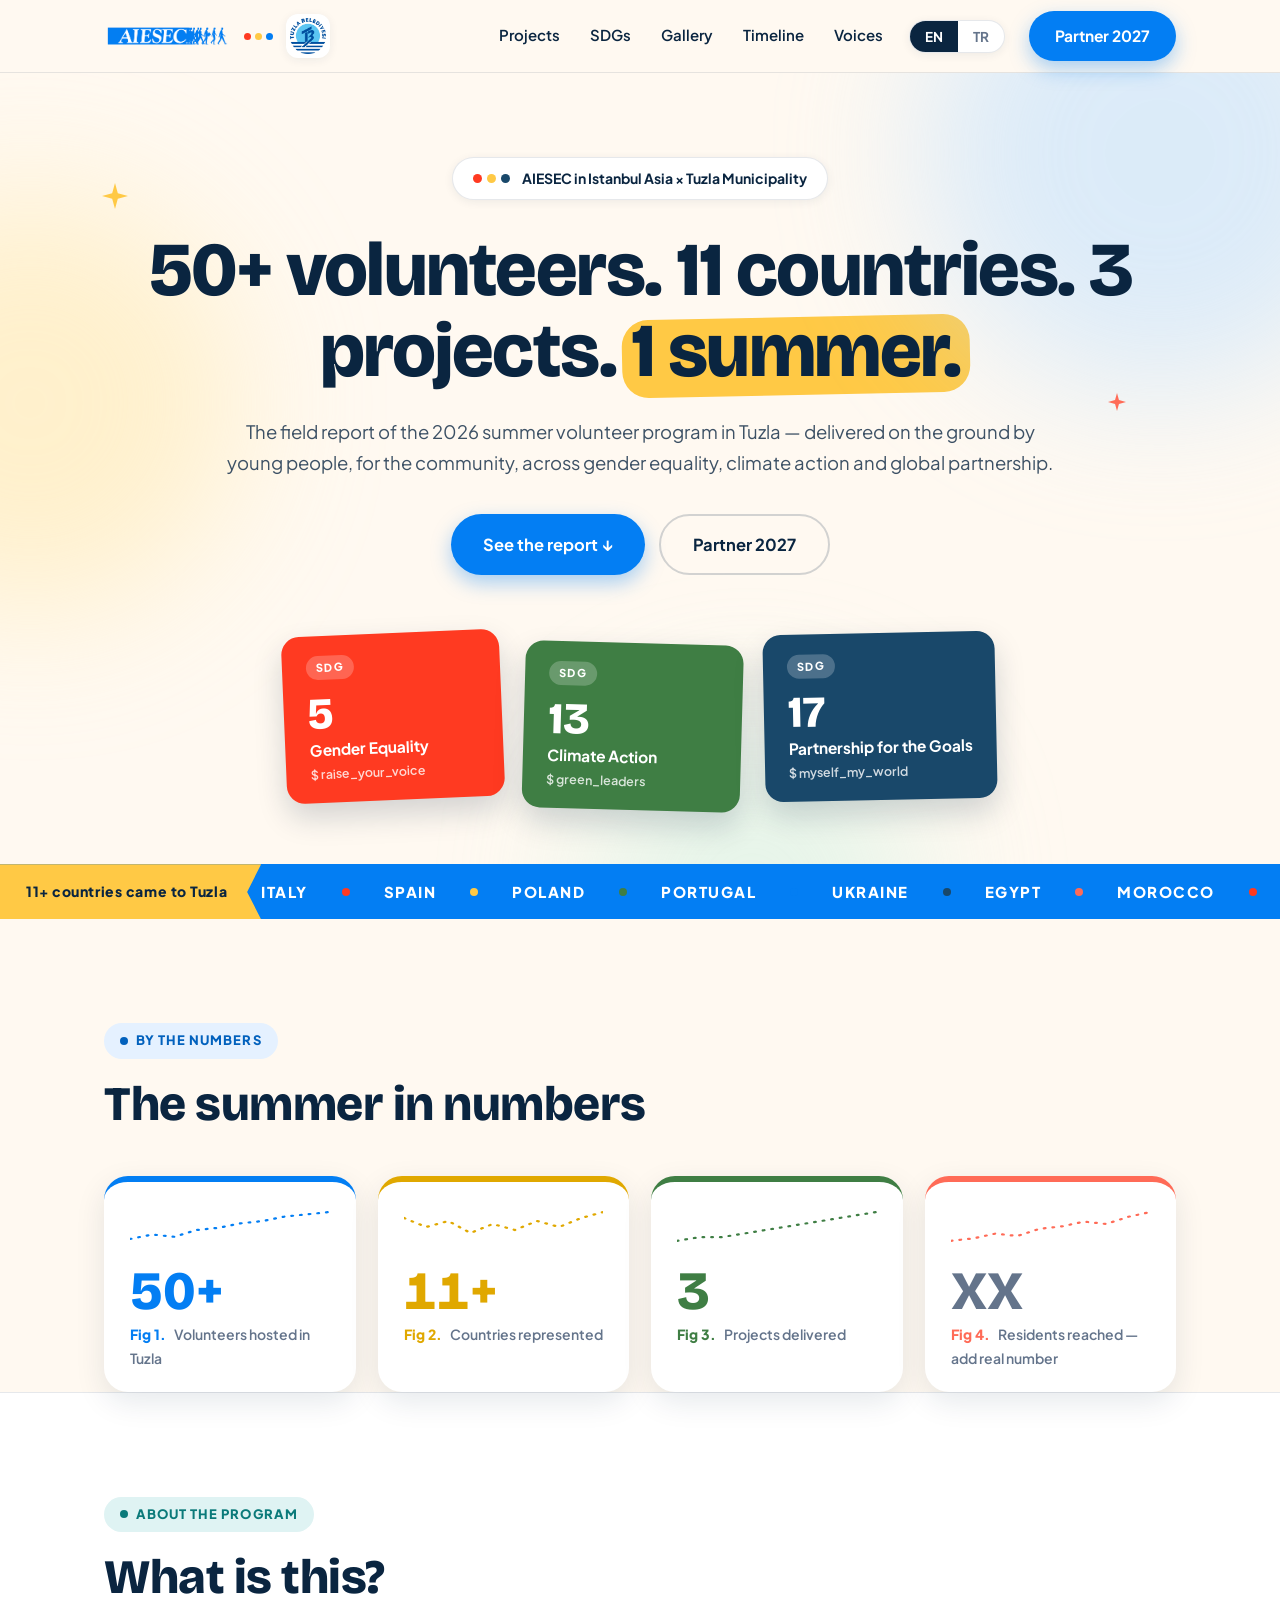
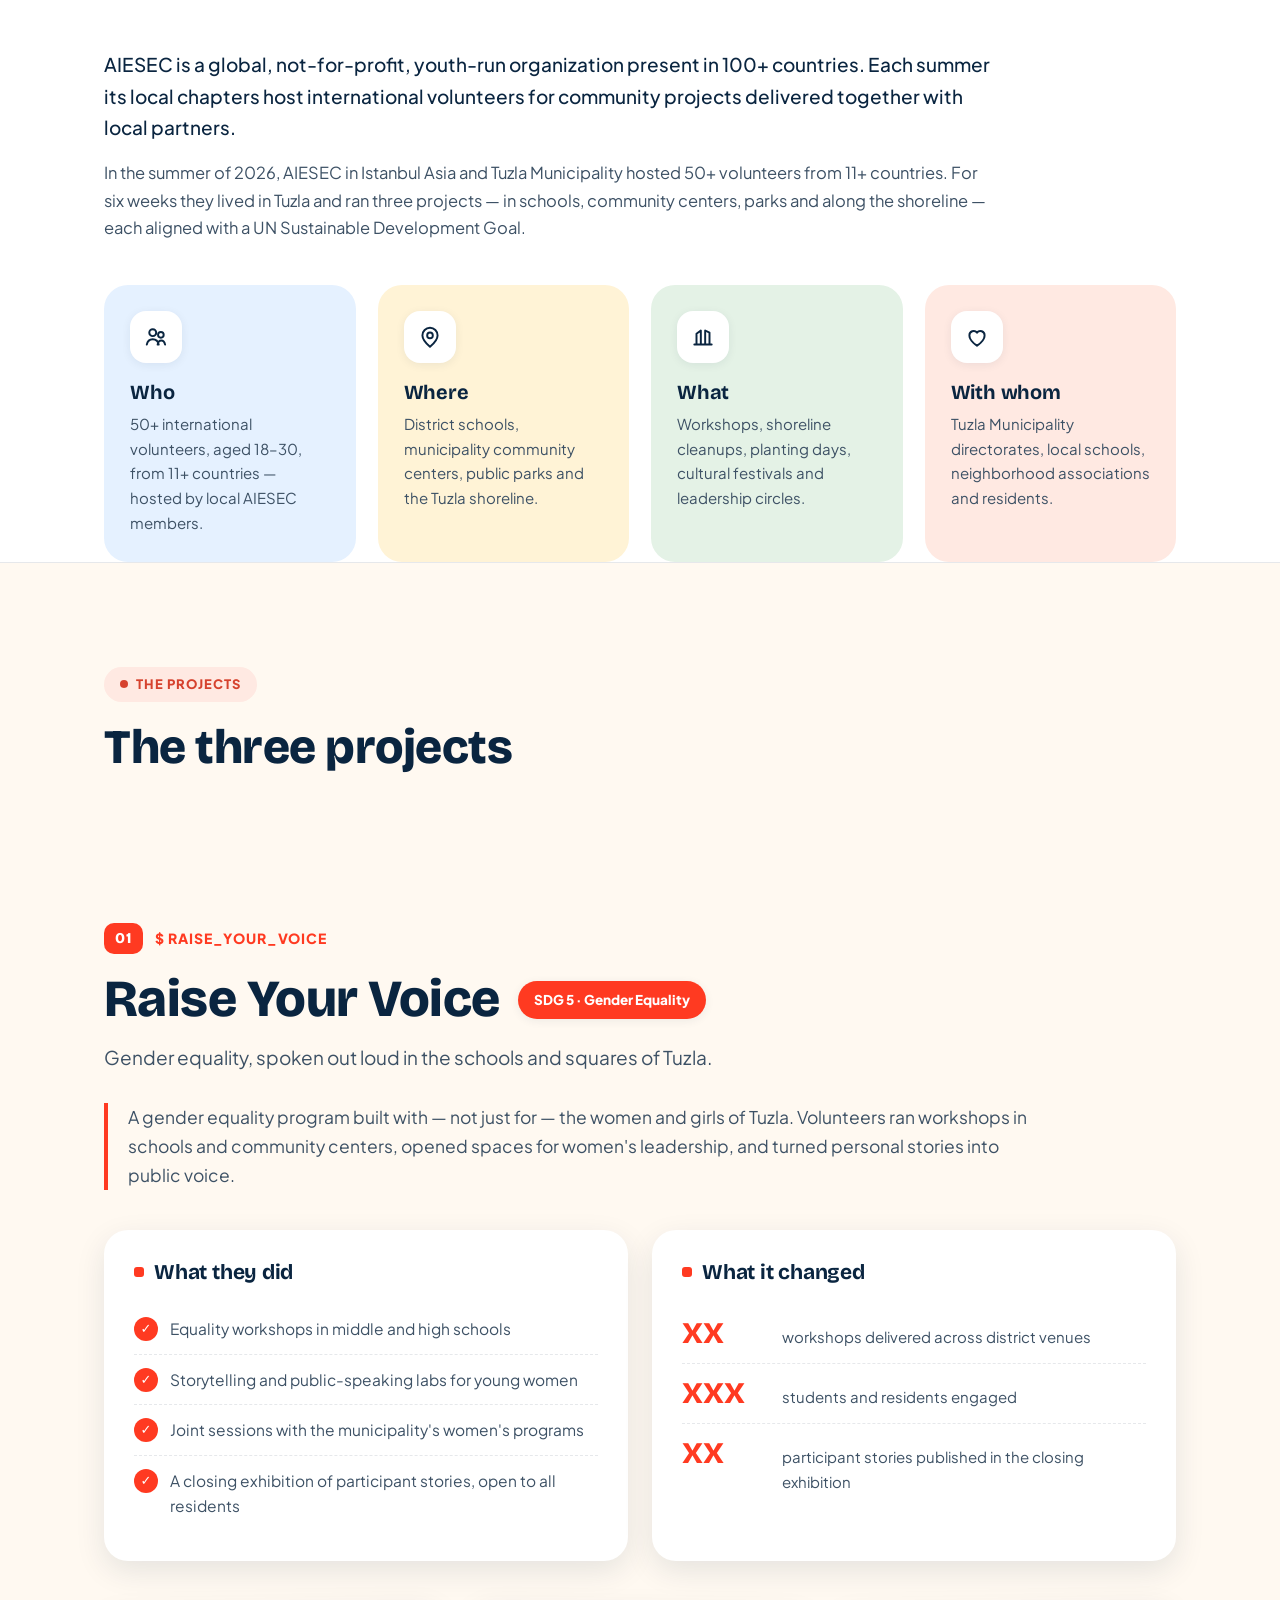
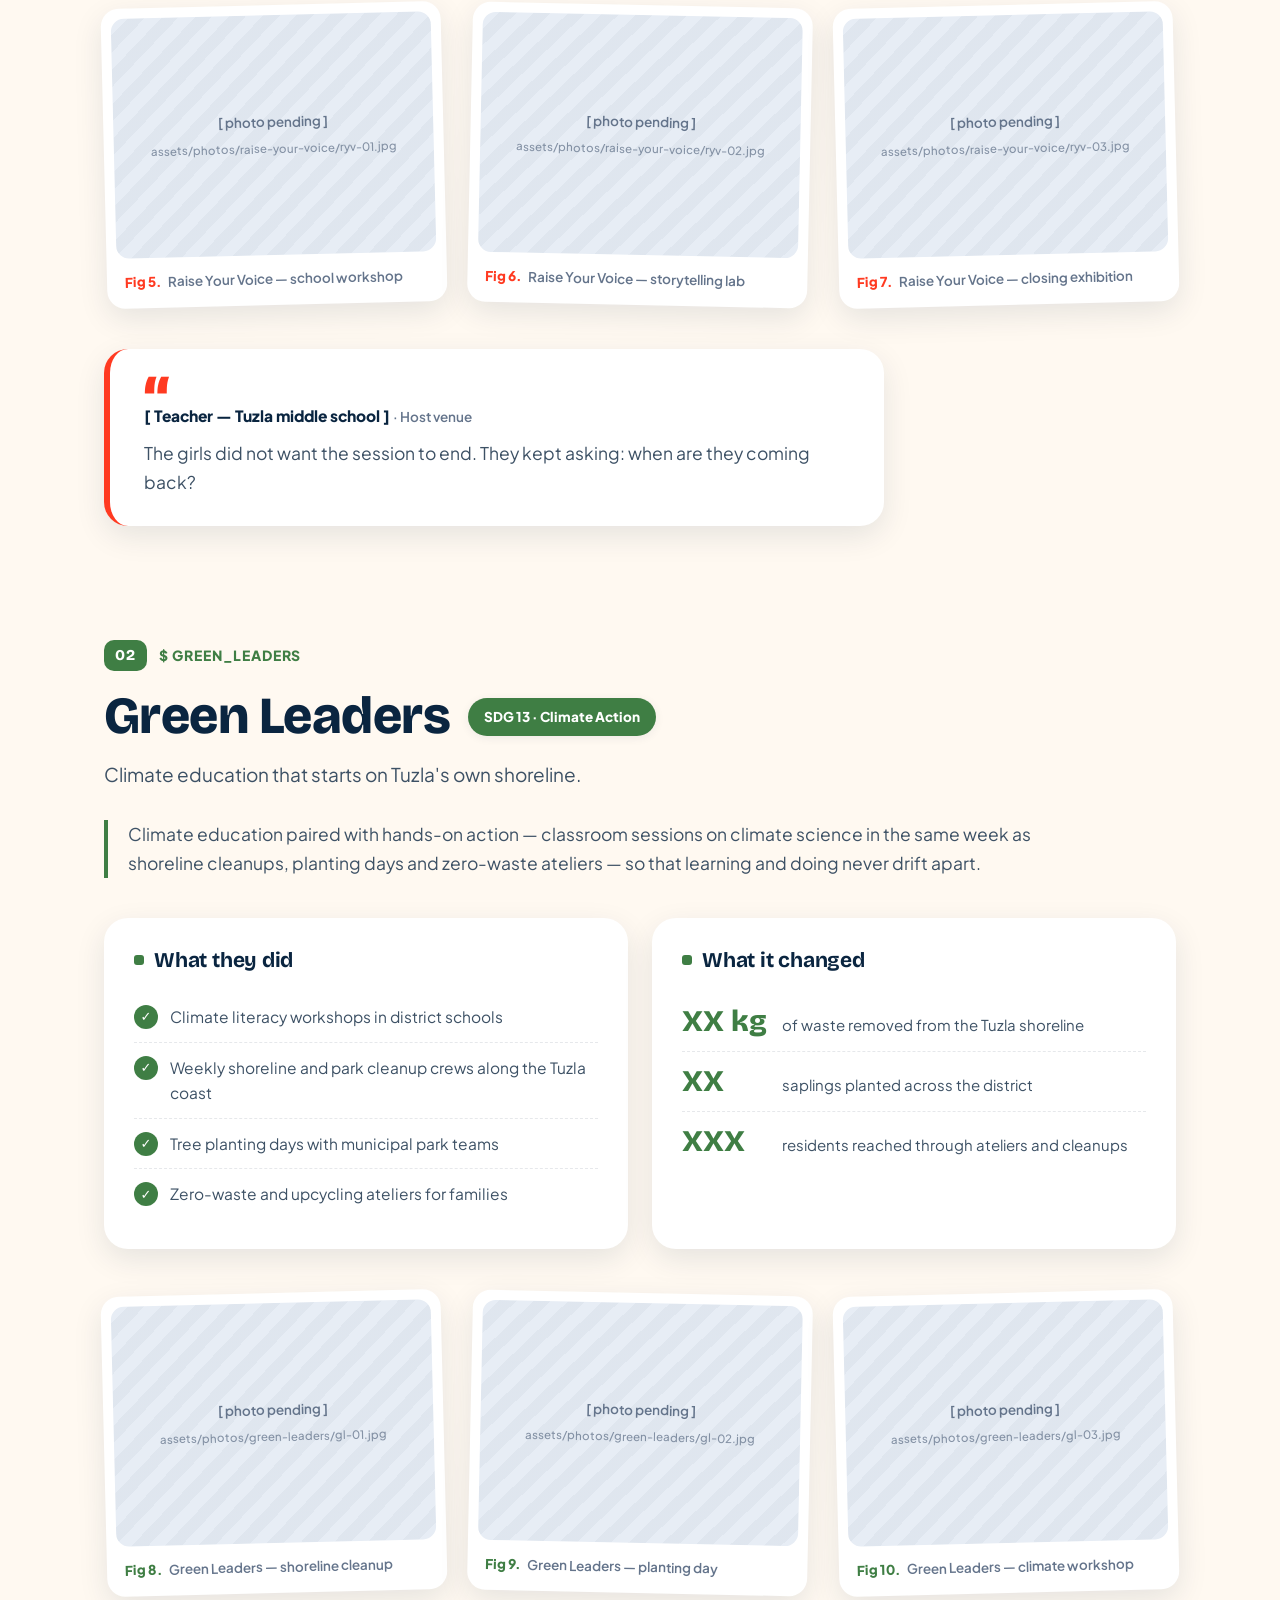
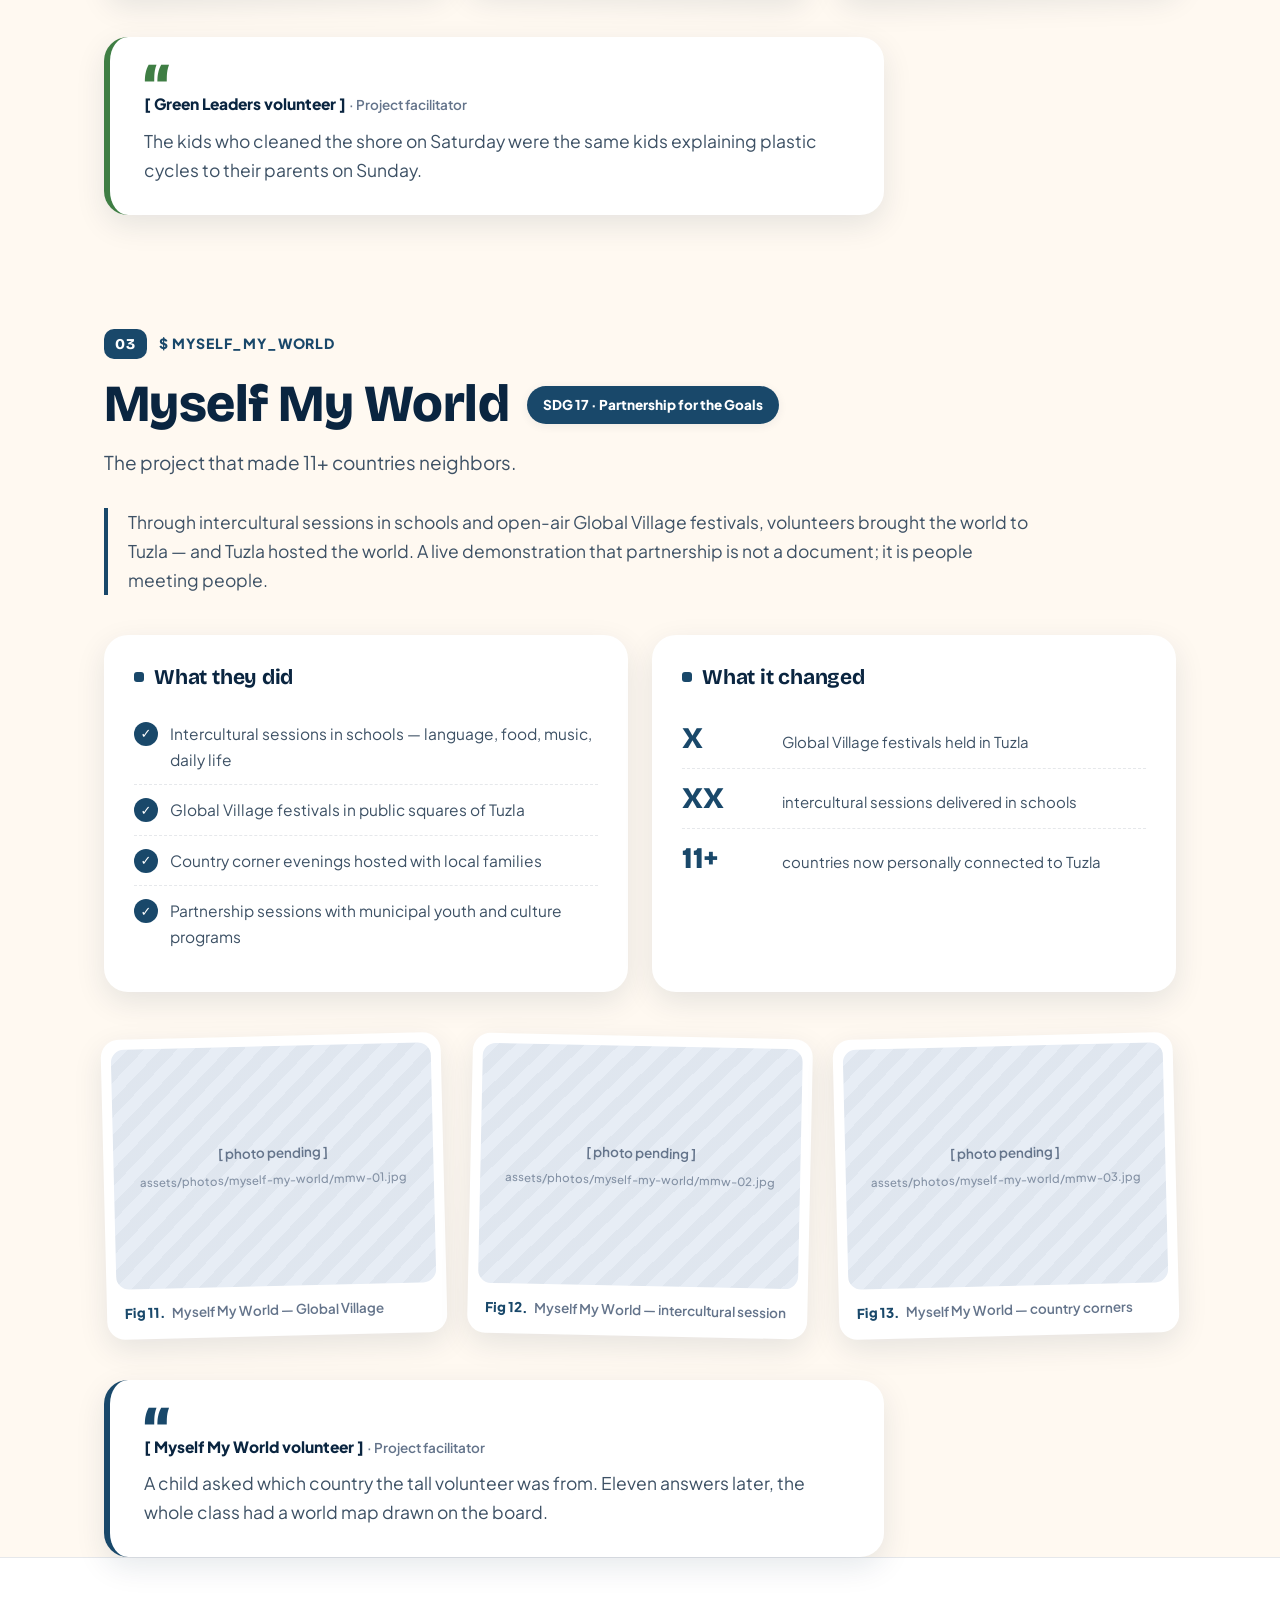
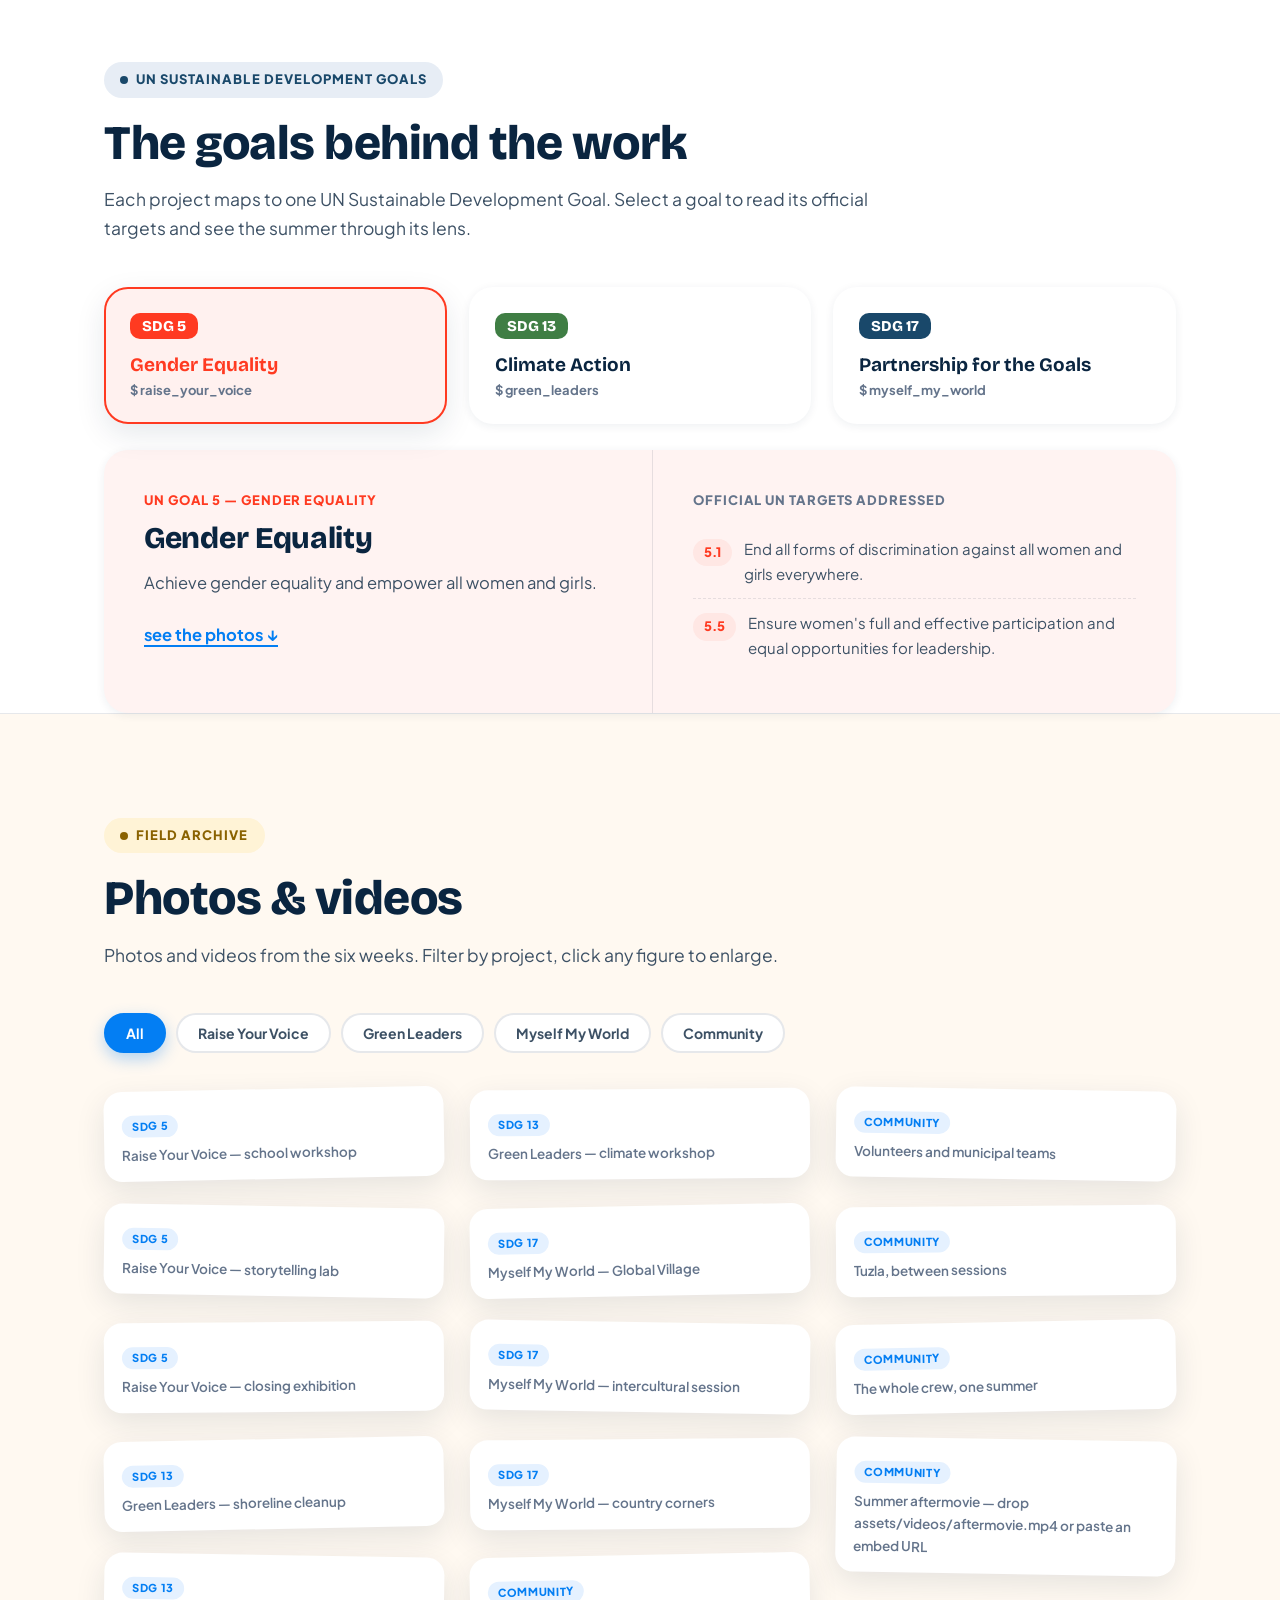
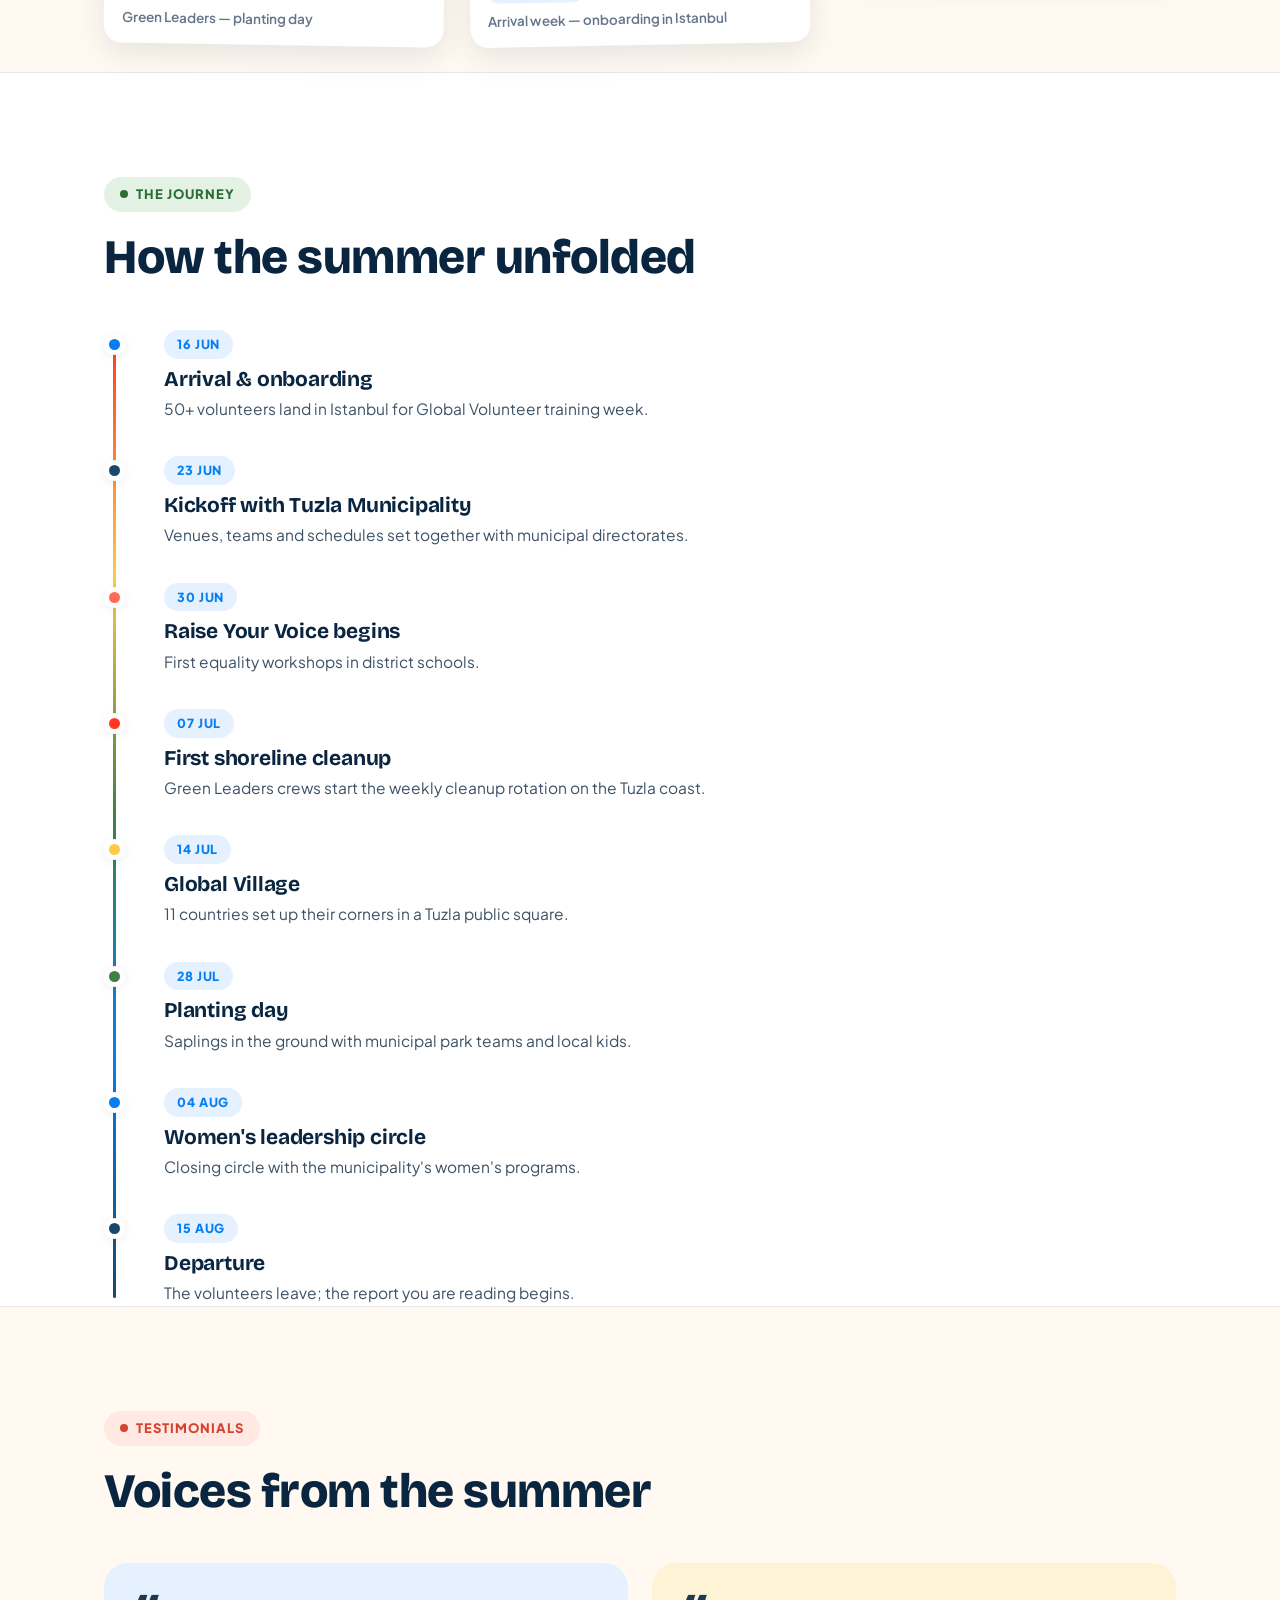
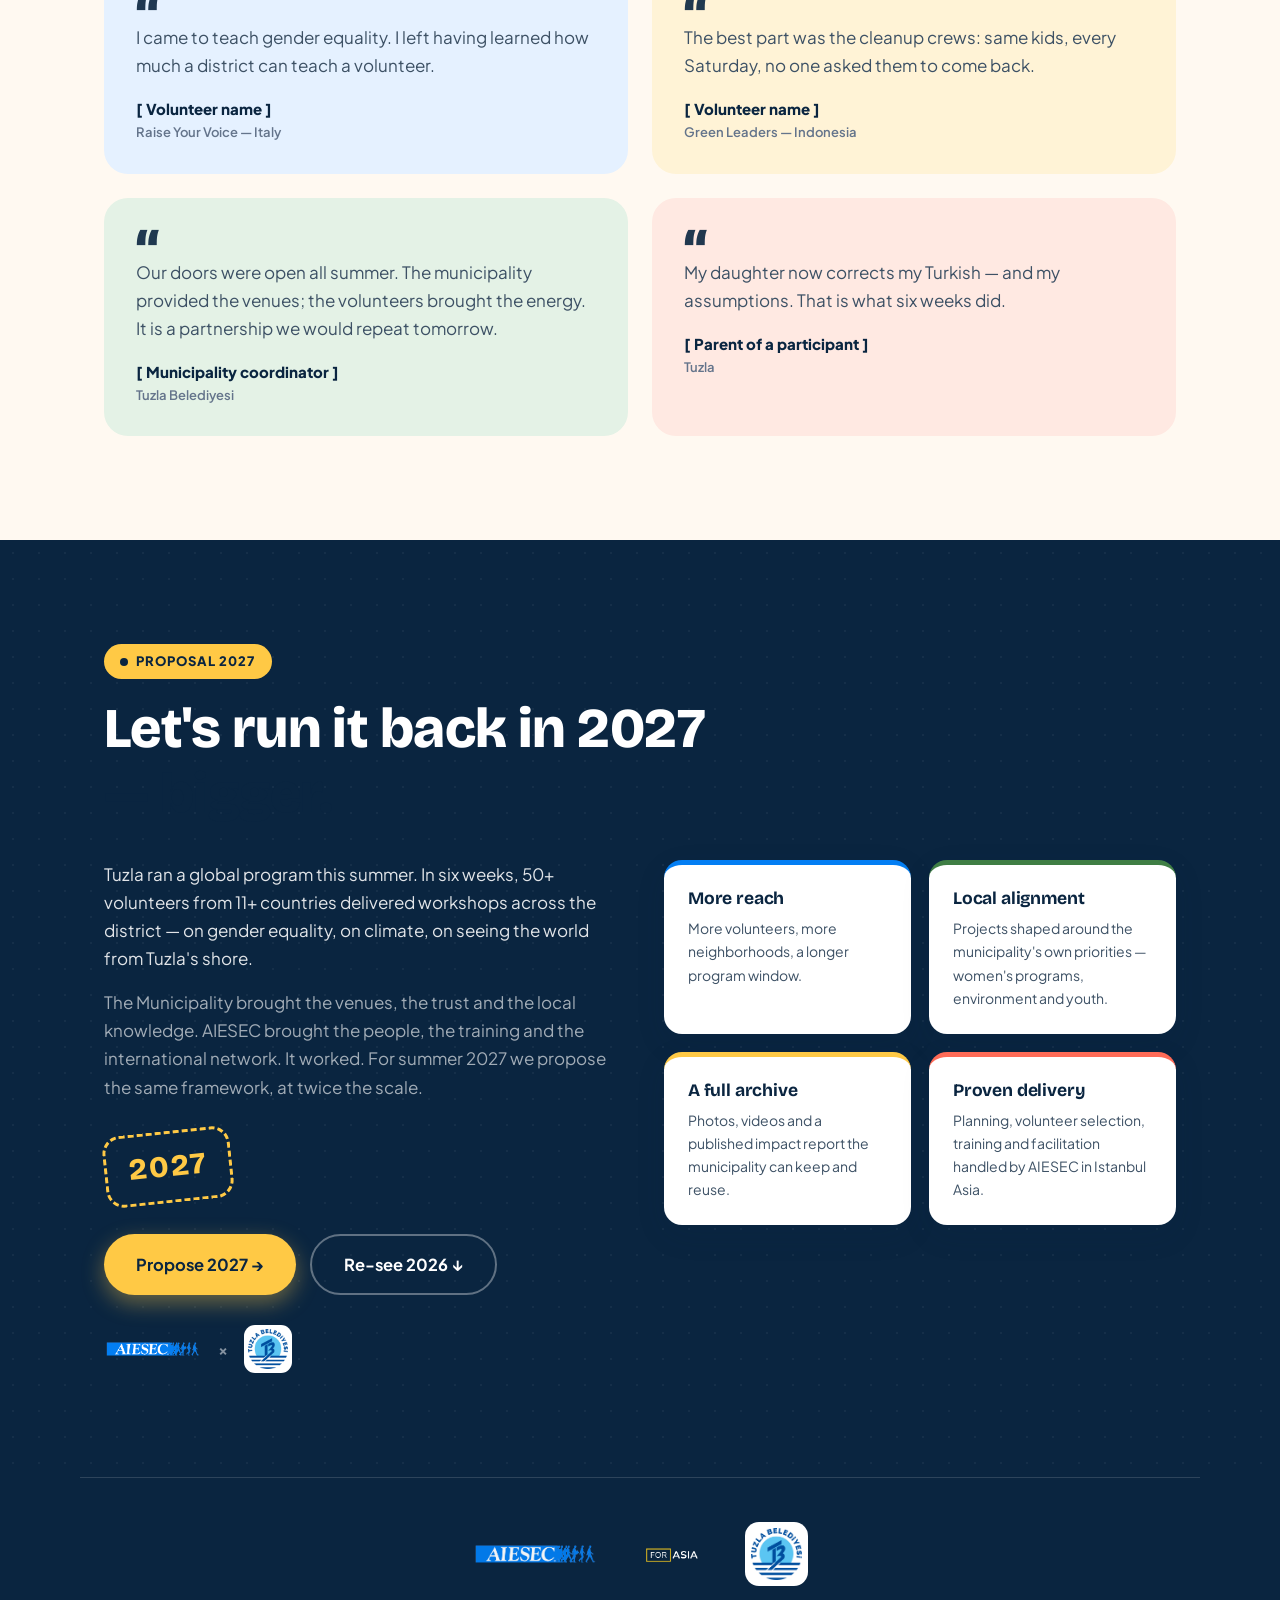
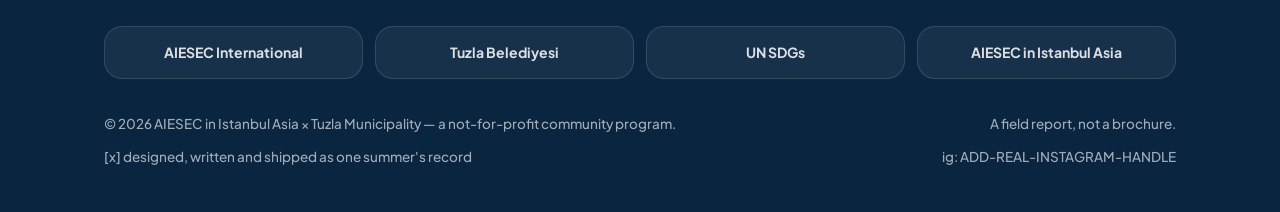
==== commit 3680b803: "Add AIESEC, Istanbul Asia and Tuzla Municipality logos — nav lockup, partner band, footer" ====
--- a/index.html
+++ b/index.html
@@ -20,7 +20,11 @@
 
   <header class="nav">
     <div class="nav-inner">
-      <a class="wordmark" href="#top">Tuzla<span class="wm-dots"><i></i><i></i><i></i></span>Summer ’26</a>
+      <a class="nav-brand" href="#top" aria-label="AIESEC in Istanbul Asia × Tuzla Belediyesi — Tuzla Summer ’26">
+        <img class="brand-aiesec" src="assets/logos/AIESEClogo.png" alt="AIESEC" />
+        <span class="wm-dots" aria-hidden="true"><i></i><i></i><i></i></span>
+        <img class="brand-tuzla" src="assets/logos/tuzla_belediyesi_logo.png" alt="Tuzla Belediyesi" />
+      </a>
       <nav class="nav-links" aria-label="Primary">
         <a href="#projects" data-i18n="nav.projects">Projects</a>
         <a href="#sdg" data-i18n="nav.sdg">SDGs</a>
@@ -194,6 +198,11 @@
               <a class="btn btn-yellow btn-lg" id="partner-mail" href="mailto:ADD-REAL-EMAIL@example.org" data-i18n="partner.cta">Propose 2027 →</a>
               <a class="btn btn-ghost-light btn-lg" href="#top" data-i18n="partner.cta2">Re-see 2026 ↓</a>
             </div>
+            <div class="partner-logos" aria-hidden="true">
+              <img class="pl-aiesec" src="assets/logos/AIESEClogo.png" alt="" />
+              <span class="pl-x">×</span>
+              <img class="pl-tuzla" src="assets/logos/tuzla_belediyesi_logo.png" alt="" />
+            </div>
           </div>
           <div class="partner-benefits reveal">
             <div class="benefit-card b-blue">
@@ -221,6 +230,11 @@
 
   <footer class="footer">
     <div class="container">
+      <div class="footer-logos">
+        <img class="fl-aiesec" src="assets/logos/AIESEClogo.png" alt="AIESEC" />
+        <img class="fl-asia" src="assets/logos/istanbulasialogo.png" alt="AIESEC in Istanbul Asia" />
+        <img class="fl-tuzla" src="assets/logos/tuzla_belediyesi_logo.png" alt="Tuzla Belediyesi" />
+      </div>
       <div class="footer-links">
         <a href="https://aiesec.org" target="_blank" rel="noopener">AIESEC International</a>
         <a href="https://www.tuzla.bel.tr" target="_blank" rel="noopener">Tuzla Belediyesi</a>
--- a/css/styles.css
+++ b/css/styles.css
@@ -143,13 +143,18 @@
   max-width: var(--col); margin: 0 auto; padding: 0 var(--sp-xl);
   height: 72px; display: flex; align-items: center; gap: var(--sp-xl);
 }
-.wordmark {
-  font-family: var(--font-display); font-weight: 800; font-size: 21px;
-  color: var(--ink); text-decoration: none; white-space: nowrap;
-  display: inline-flex; align-items: center; gap: 7px;
+.nav-brand {
+  display: inline-flex; align-items: center; gap: 13px;
+  text-decoration: none; flex-shrink: 0;
+}
+.brand-aiesec { height: 26px; width: auto; display: block; }
+.brand-tuzla {
+  height: 44px; width: auto; display: block;
+  background: #fff; border-radius: 12px; padding: 4px;
+  box-shadow: var(--sh-sm);
 }
 .wm-dots { display: inline-flex; gap: 4px; }
-.wm-dots i { width: 8px; height: 8px; border-radius: 50%; display: block; }
+.wm-dots i { width: 7px; height: 7px; border-radius: 50%; display: block; }
 .wm-dots i:nth-child(1) { background: var(--sdg5); }
 .wm-dots i:nth-child(2) { background: var(--yellow); }
 .wm-dots i:nth-child(3) { background: var(--blue); }
@@ -620,6 +625,14 @@
 }
 .partner-ctas { display: flex; gap: 14px; margin-top: 26px; flex-wrap: wrap; }
 
+.partner-logos { display: flex; align-items: center; gap: 16px; margin-top: 30px; }
+.pl-aiesec { height: 20px; width: auto; display: block; }
+.pl-x { color: rgba(255, 255, 255, 0.5); font-weight: 800; font-size: 15px; }
+.pl-tuzla {
+  height: 48px; width: auto; display: block;
+  background: #fff; border-radius: 11px; padding: 4px;
+}
+
 .partner-benefits { display: grid; grid-template-columns: 1fr 1fr; gap: 18px; align-content: start; }
 .benefit-card {
   background: var(--white); color: var(--ink-soft); border-radius: var(--r-md);
@@ -636,6 +649,16 @@
 
 .footer { background: var(--navy-band); color: rgba(255, 255, 255, 0.62); padding: 0 0 44px; }
 .footer .container { border-top: 1px solid rgba(255, 255, 255, 0.14); padding-top: 44px; }
+.footer-logos {
+  display: flex; align-items: center; justify-content: center;
+  gap: 42px; flex-wrap: wrap; margin-bottom: 40px;
+}
+.fl-aiesec { height: 26px; width: auto; display: block; opacity: .95; }
+.fl-asia { height: 62px; width: auto; display: block; }
+.fl-tuzla {
+  height: 64px; width: auto; display: block;
+  background: #fff; border-radius: 14px; padding: 6px;
+}
 .footer-links { display: grid; grid-template-columns: repeat(4, 1fr); gap: 12px; margin-bottom: 34px; }
 .footer-links a {
   display: block; text-align: center; padding: 14px 12px;
@@ -684,12 +707,16 @@
 
 @media (max-width: 768px) {
   .nav-links { display: none; }
+  .nav .btn-primary { display: none; }
   .nav-toggle { display: flex; margin-left: 10px; }
   .nav .lang-toggle { margin-left: auto; }
-  .nav .btn-primary { display: none; }
+  .nav-inner { gap: var(--sp-lg); }
+  .brand-aiesec { height: 21px; }
+  .brand-tuzla { height: 36px; }
+  .nav-brand { gap: 10px; }
+  .project-cols { grid-template-columns: 1fr; }
   .photo-strip { grid-template-columns: 1fr; }
   .sdg-tiles { grid-template-columns: 1fr; }
-  .marquee-label { padding: 13px 18px 13px 20px; font-size: 12.5px; }
 }
 
 @media (max-width: 640px) {
@@ -703,6 +730,13 @@
   .footer-links { grid-template-columns: 1fr; }
   .stat-card .num { font-size: 46px; }
   .hero-stickers { padding-bottom: 44px; }
+  .brand-aiesec { height: 19px; }
+  .brand-tuzla { height: 33px; padding: 3px; border-radius: 10px; }
+  .nav-brand { gap: 10px; }
+  .fl-aiesec { height: 20px; }
+  .fl-asia { height: 48px; }
+  .fl-tuzla { height: 50px; }
+  .footer-logos { gap: 26px; }
   .sticker { min-width: 100%; flex-direction: row; align-items: center; gap: 14px; }
   .sticker .s-sdg { margin-bottom: 0; }
   .sticker .s-num { font-size: 34px; }
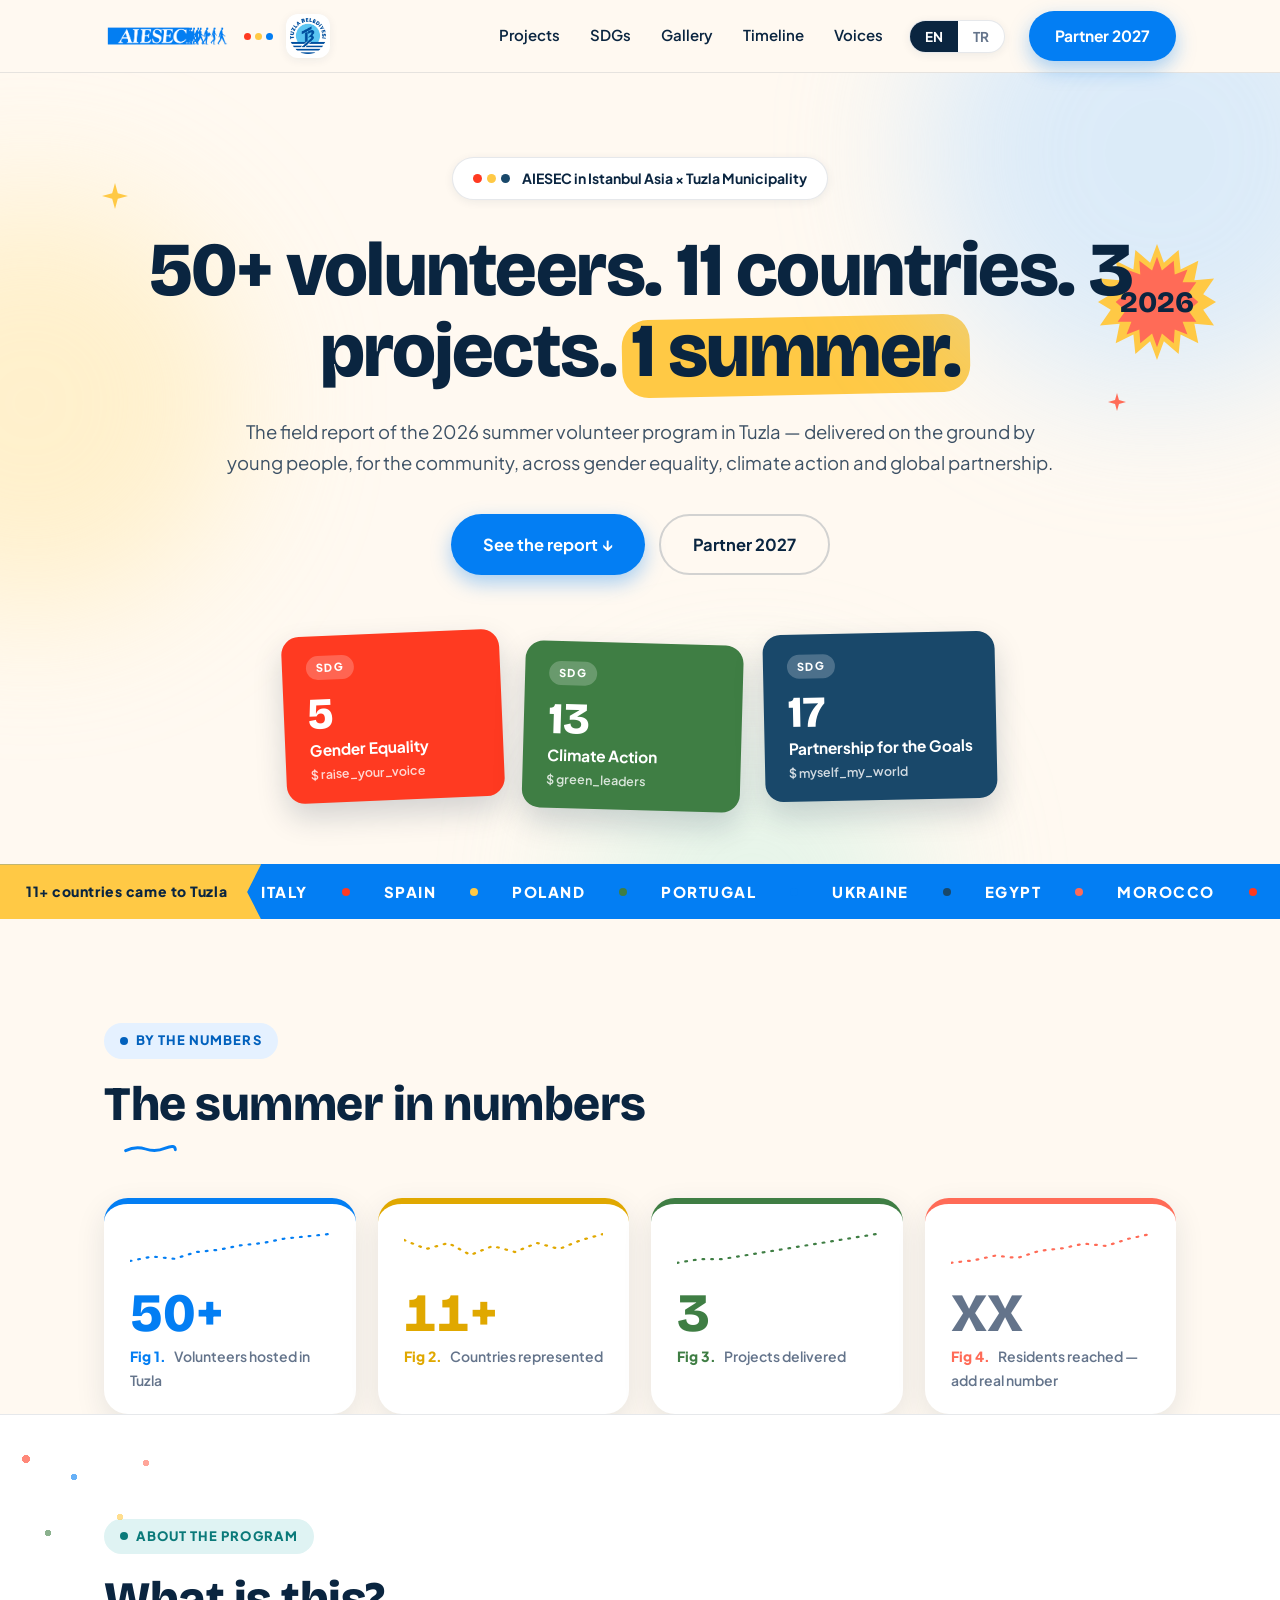
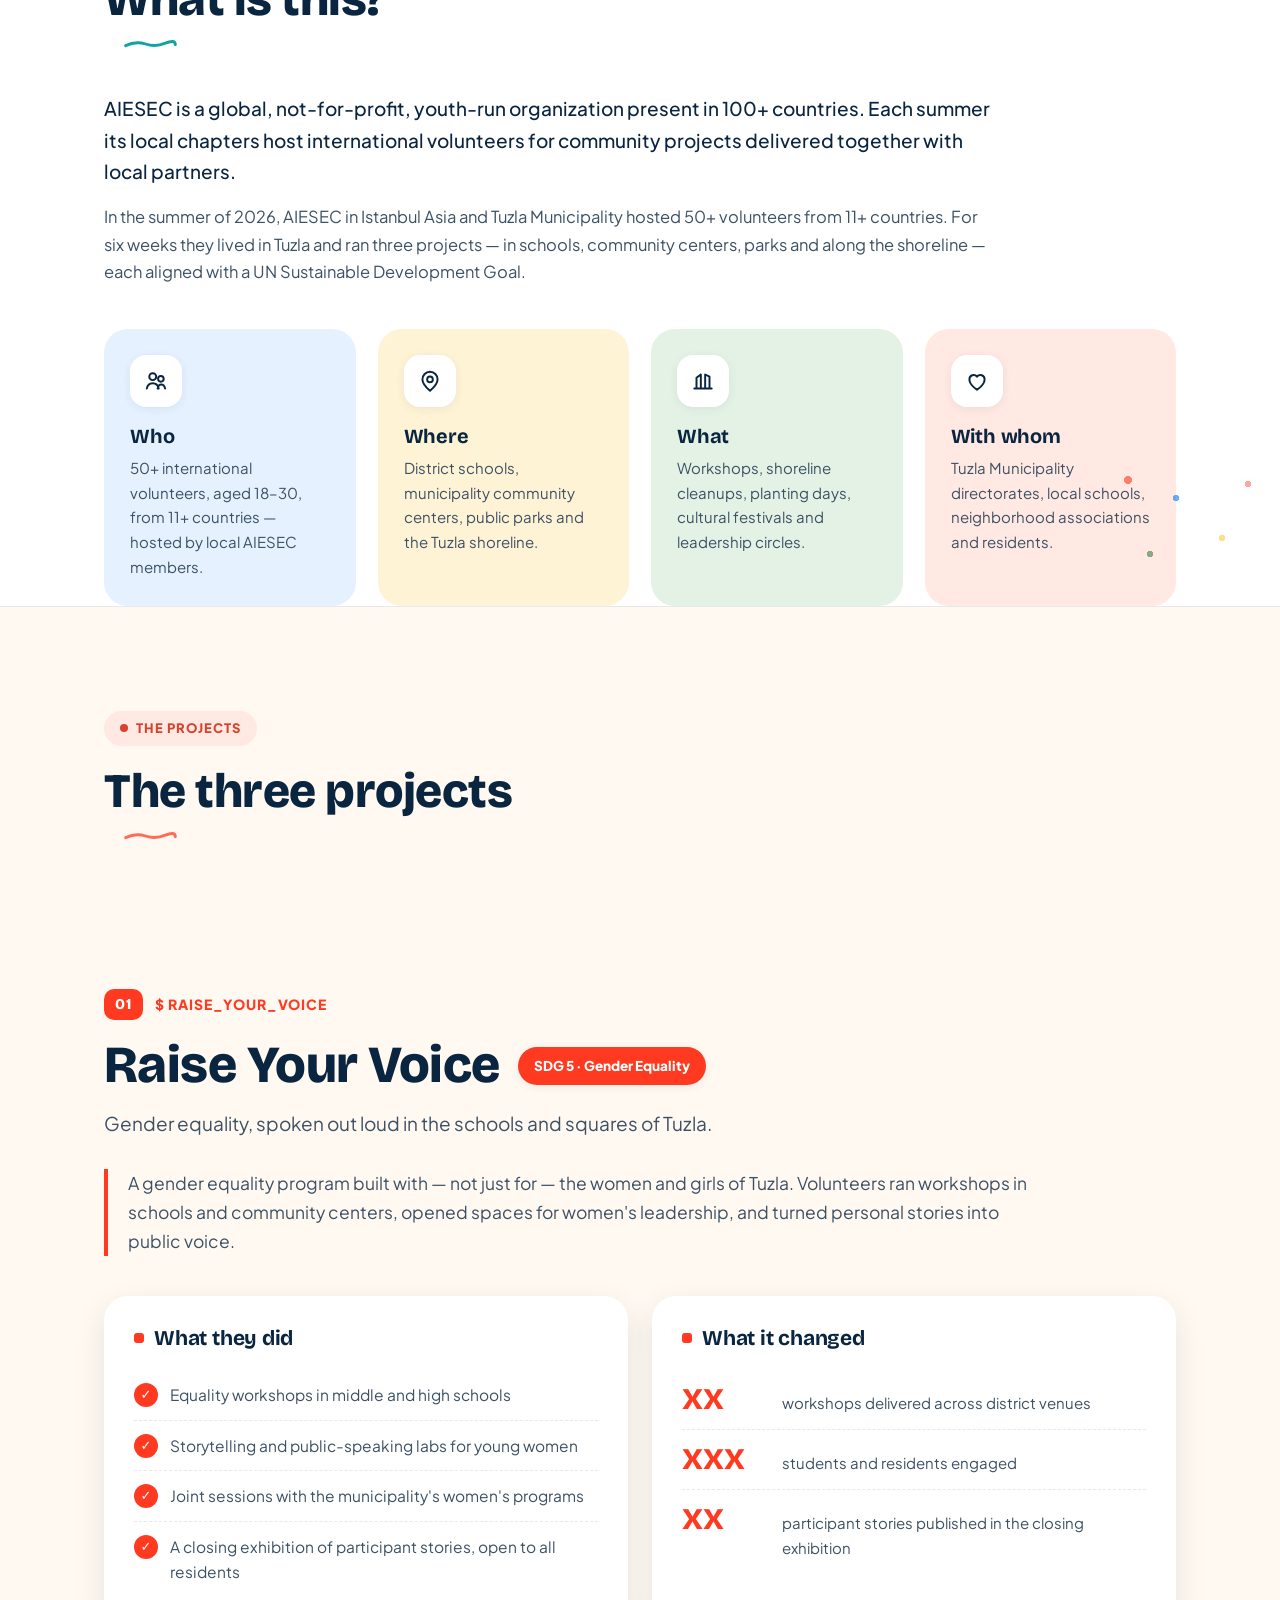
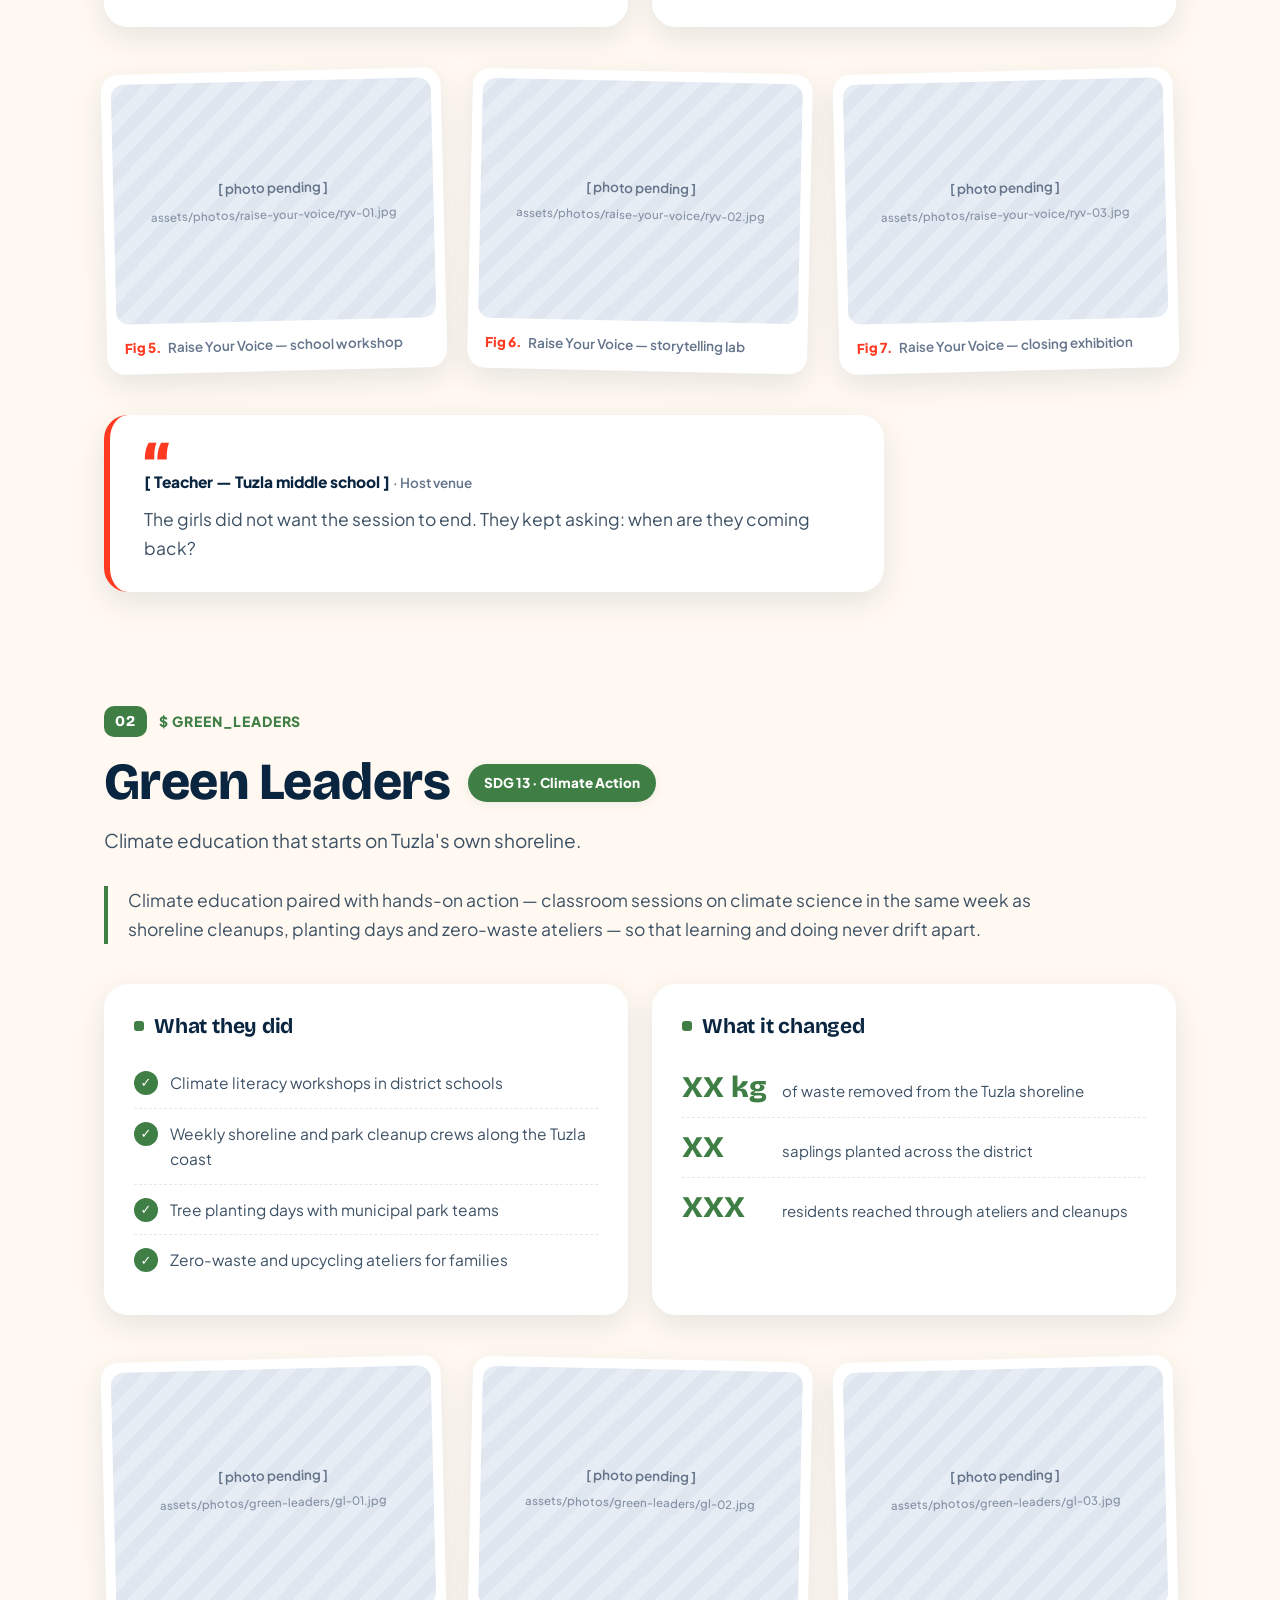
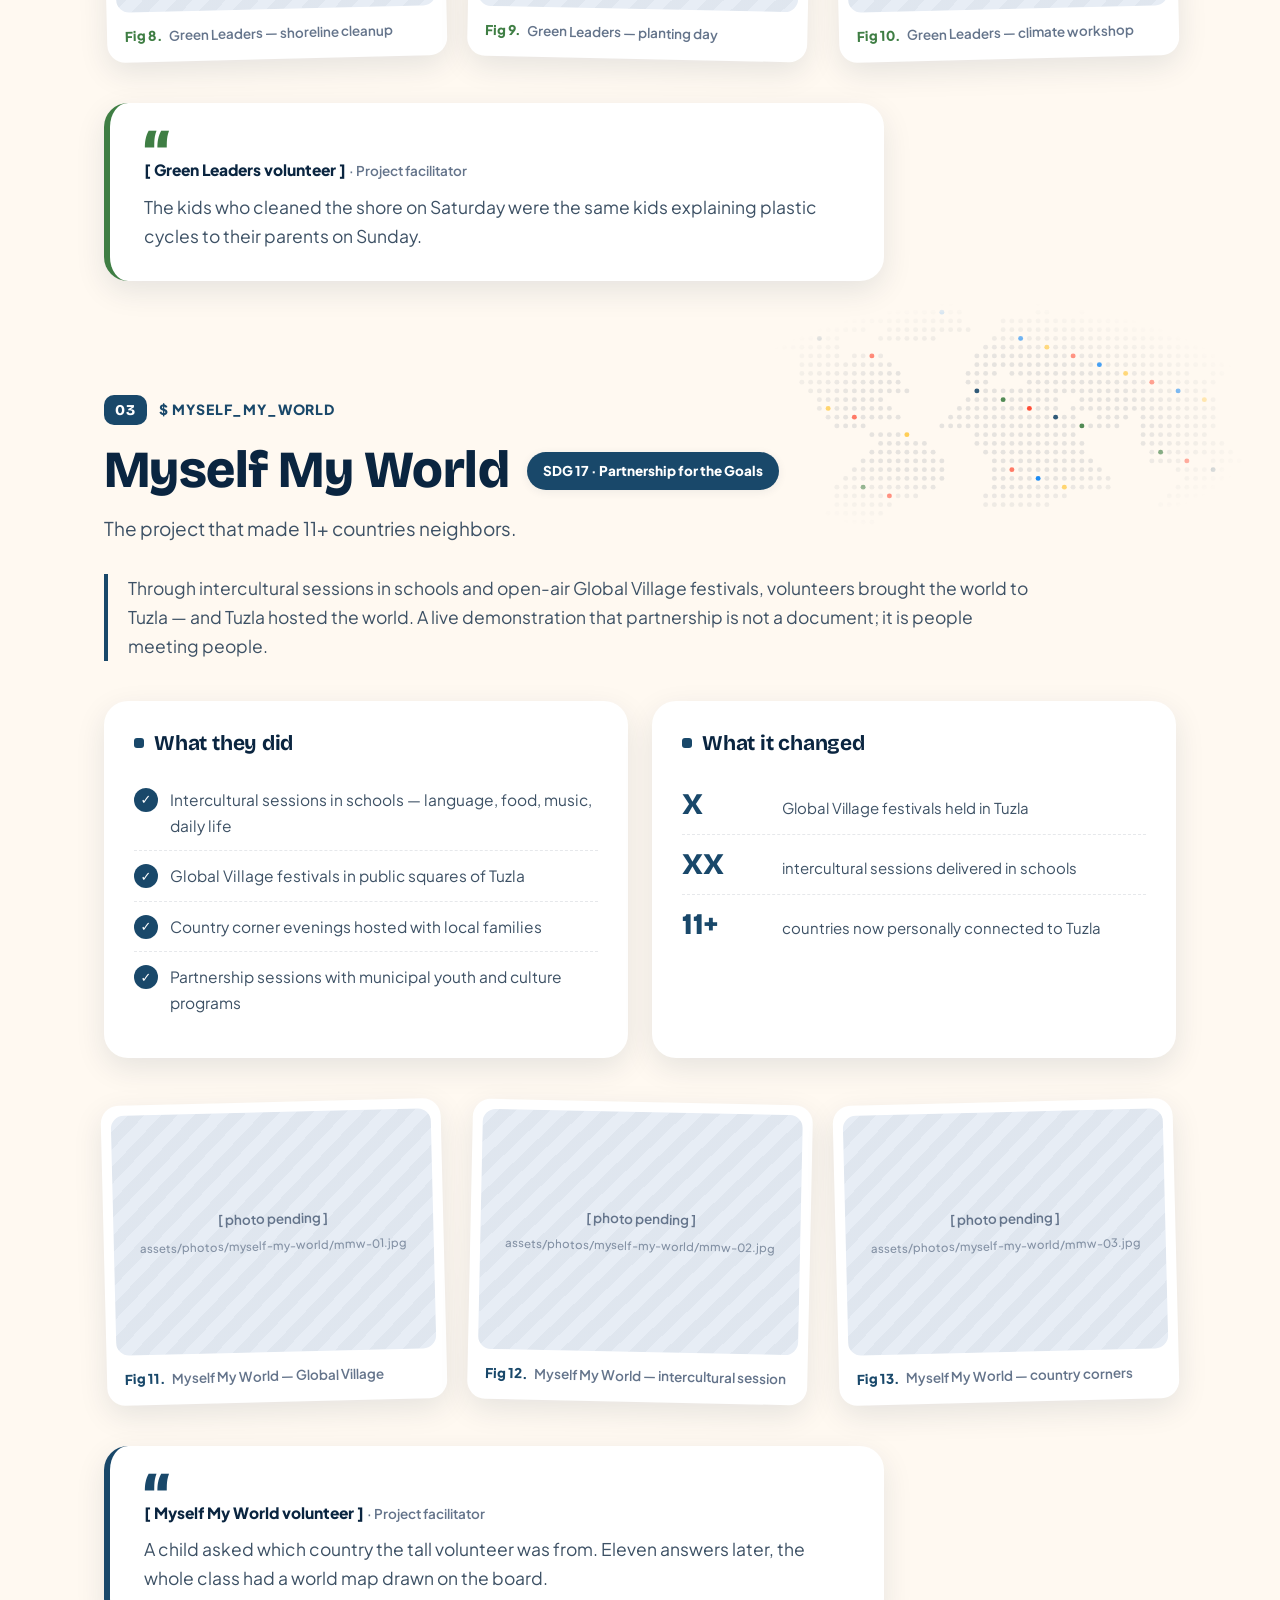
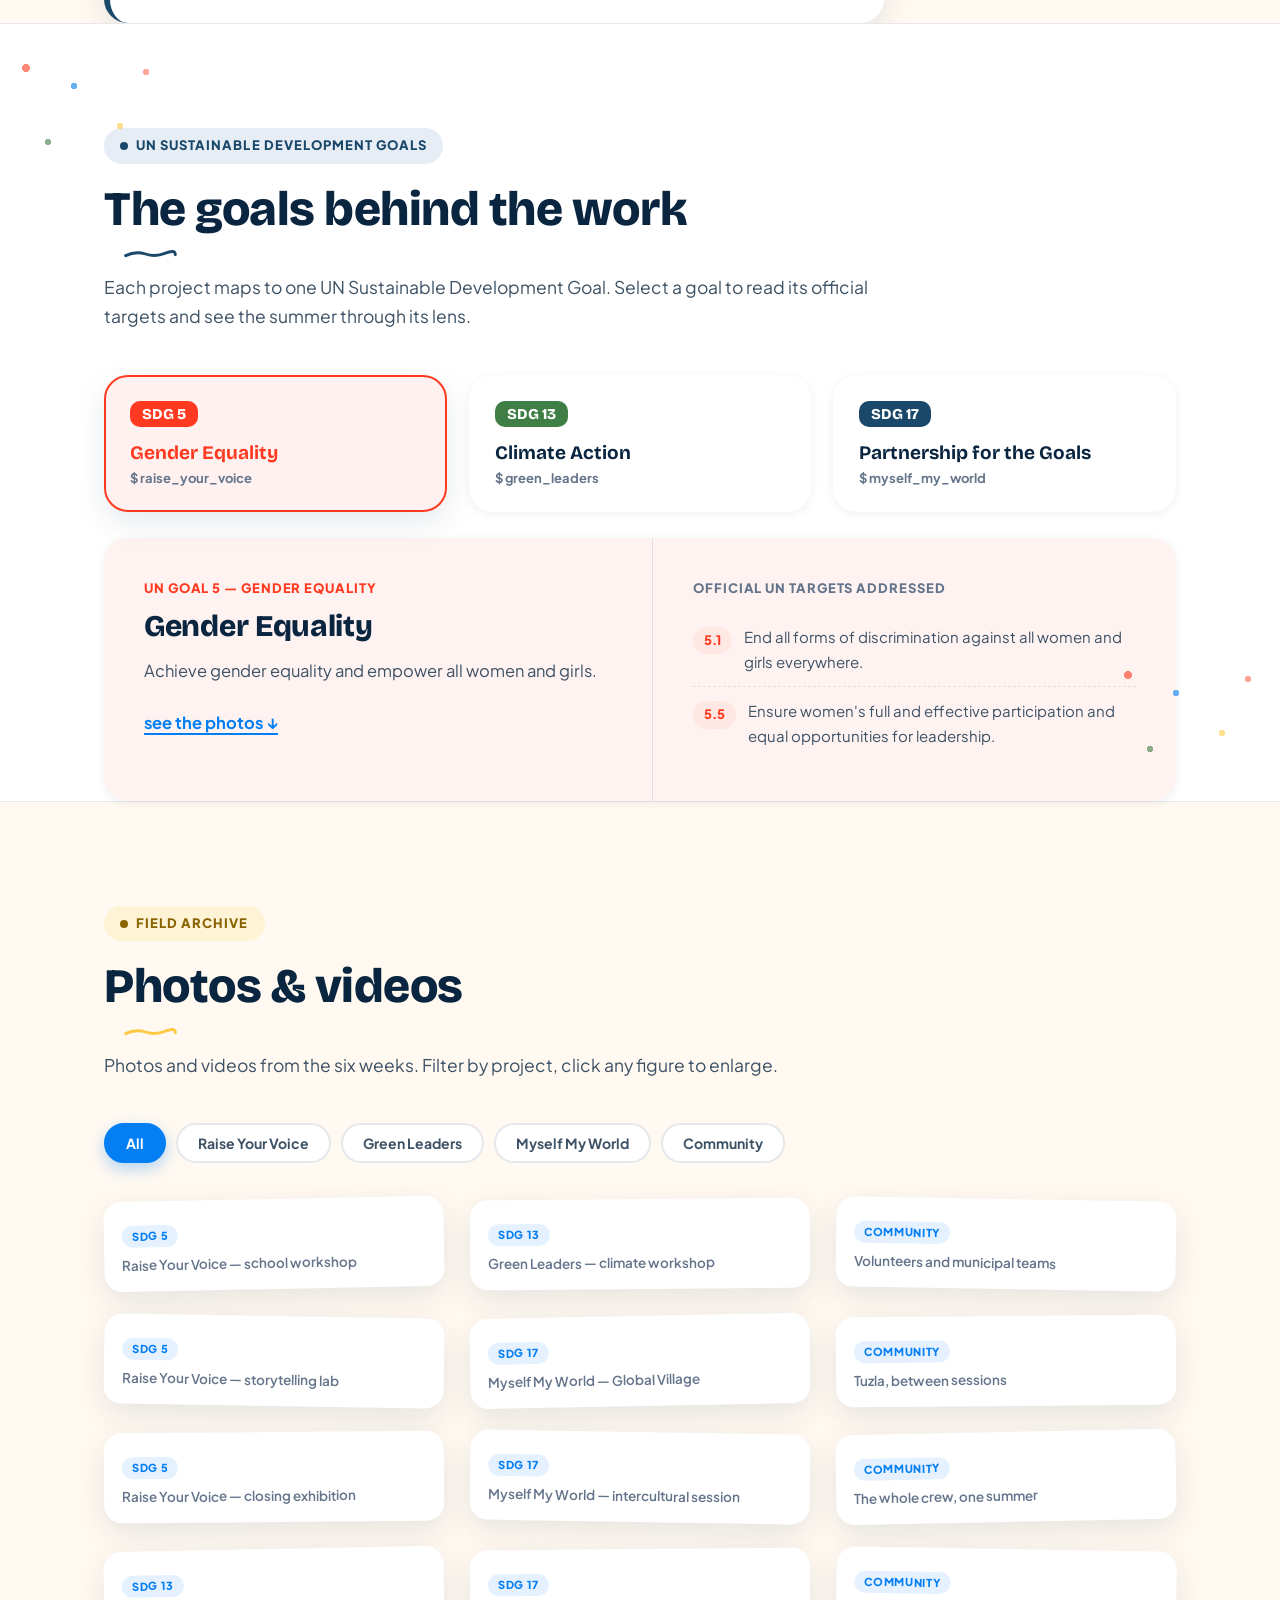
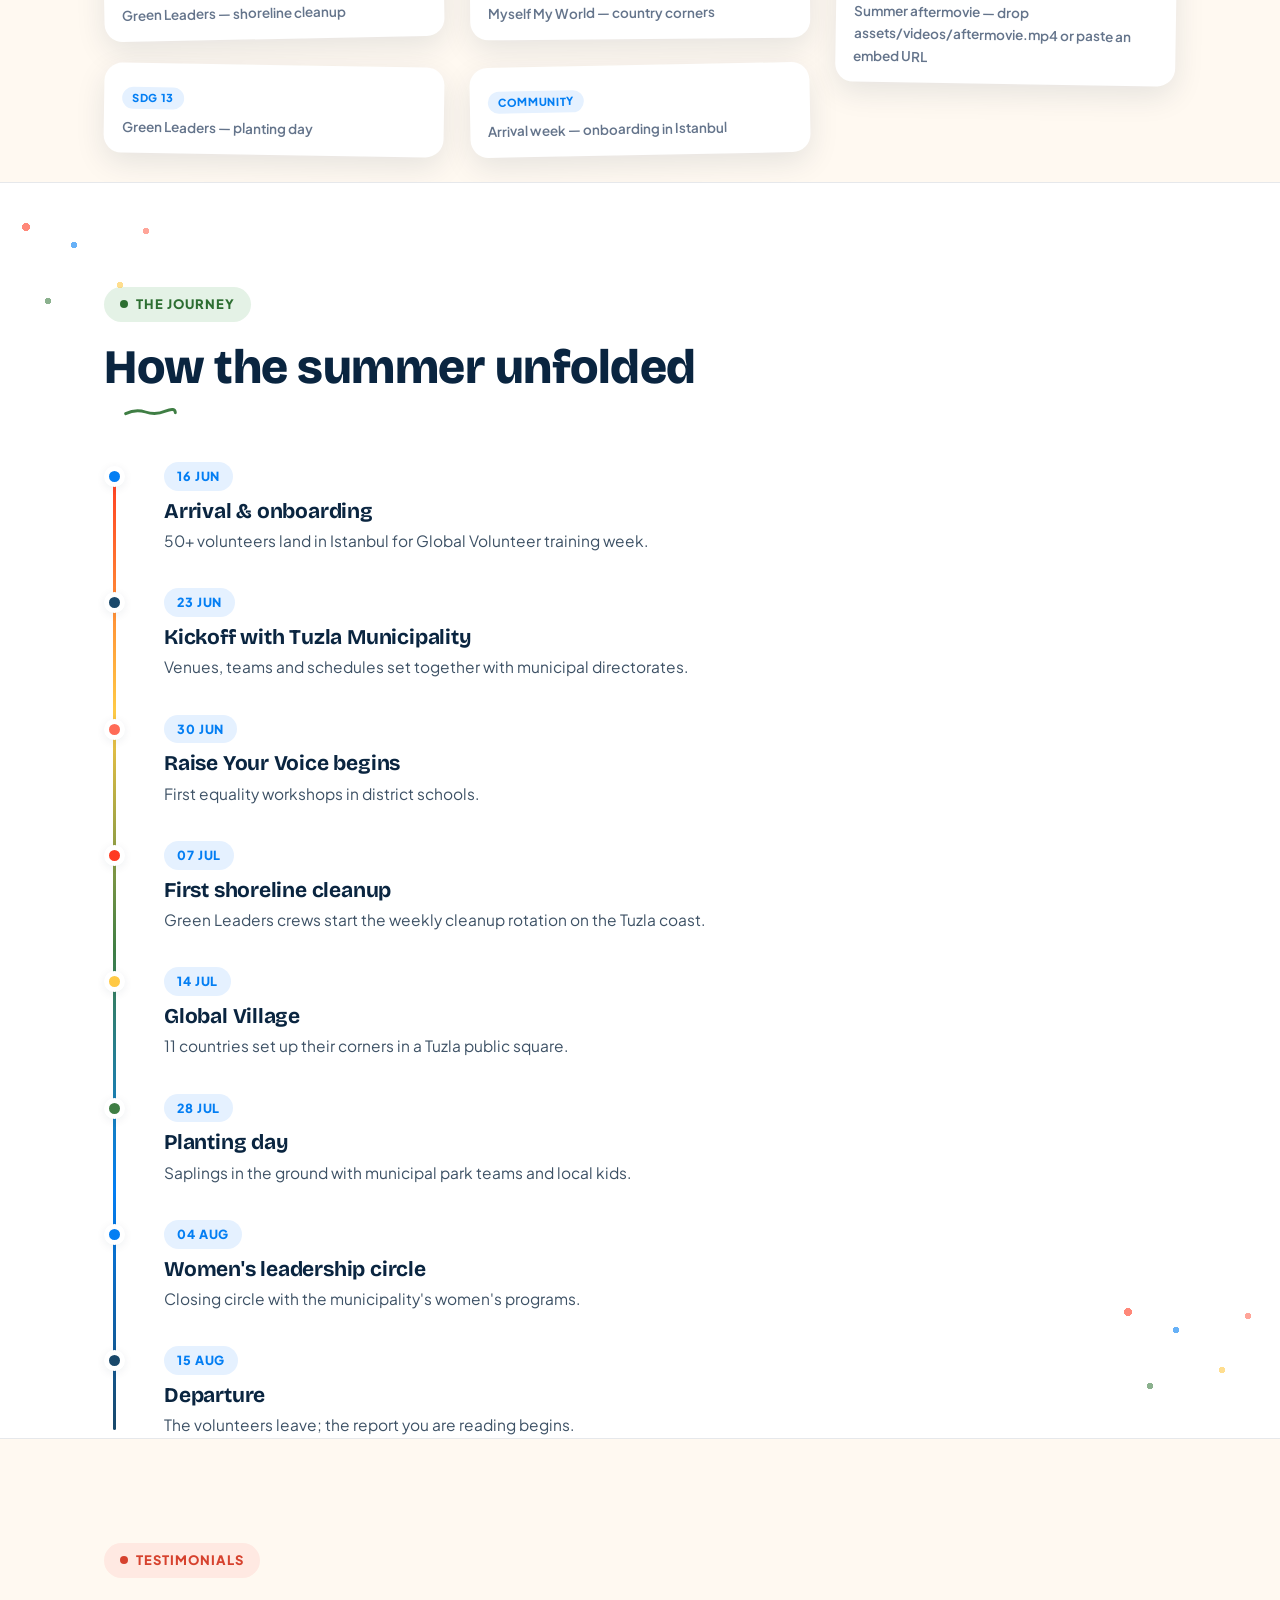
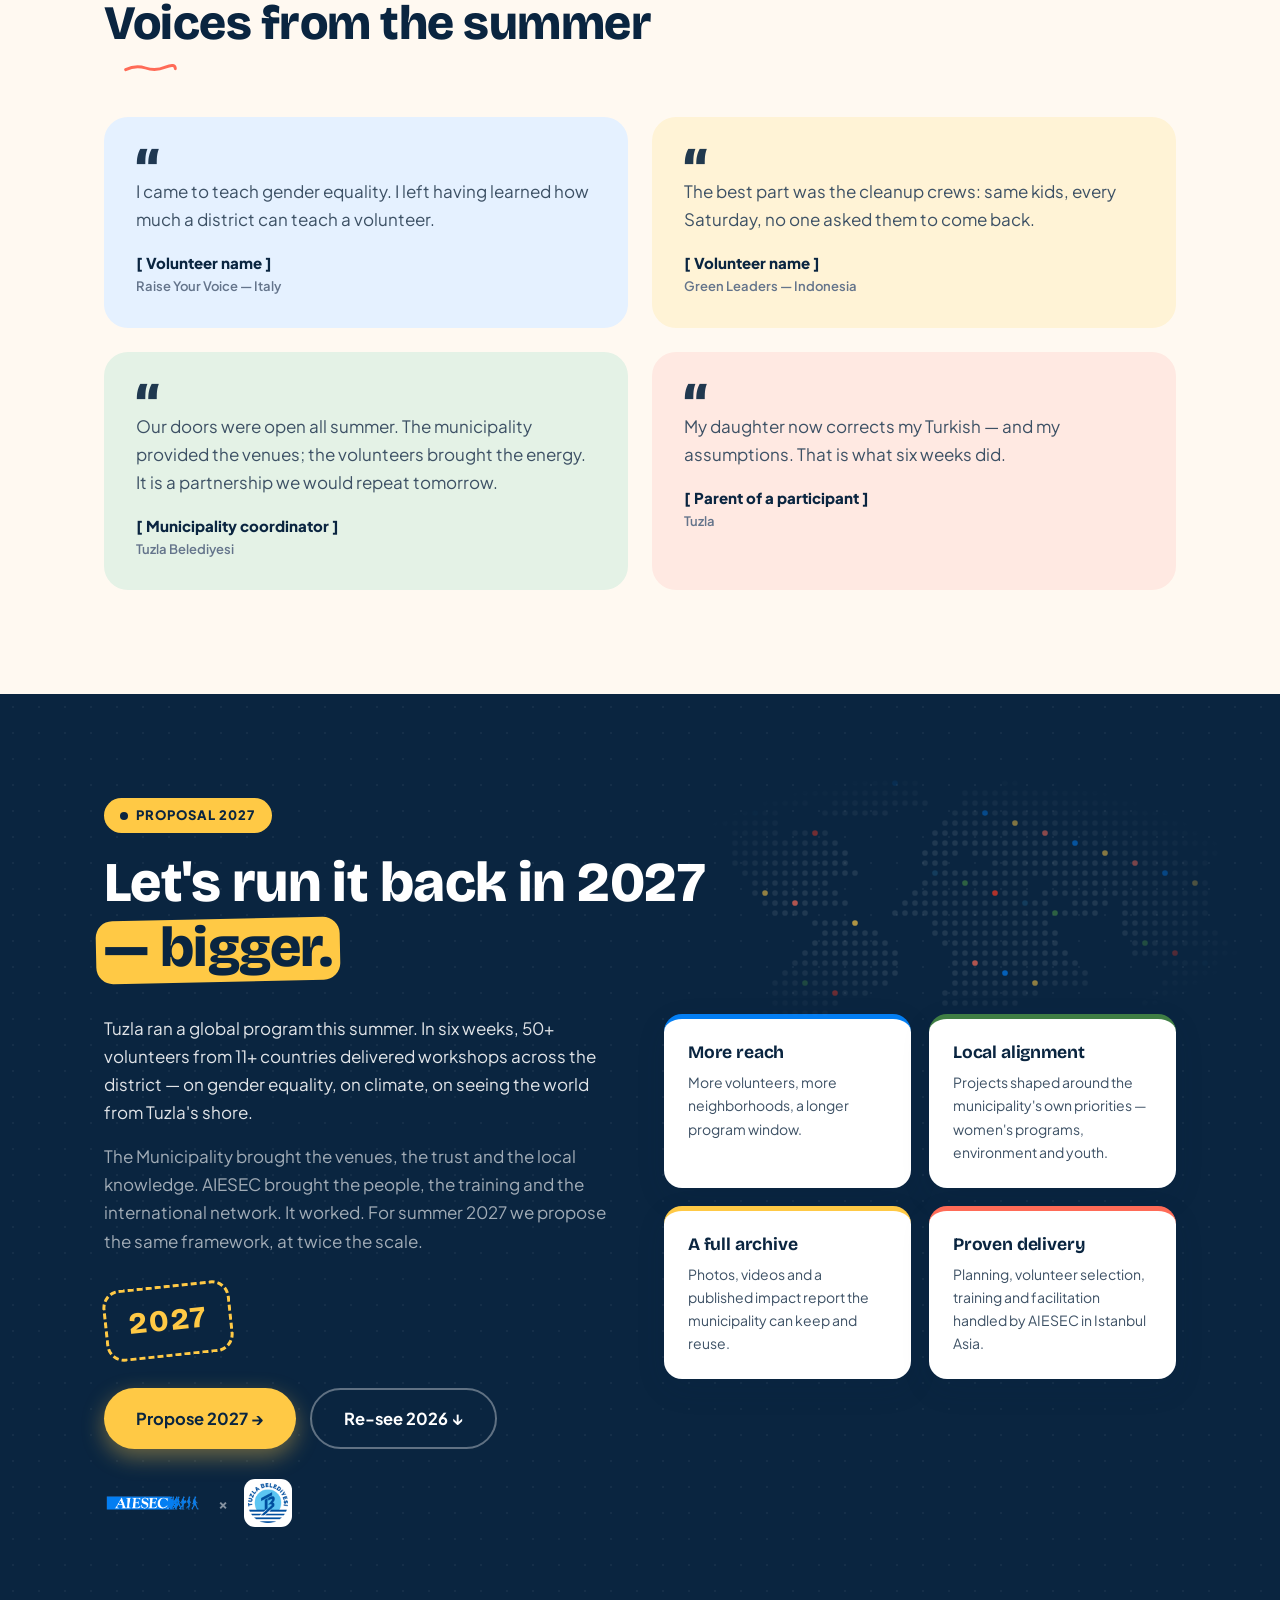
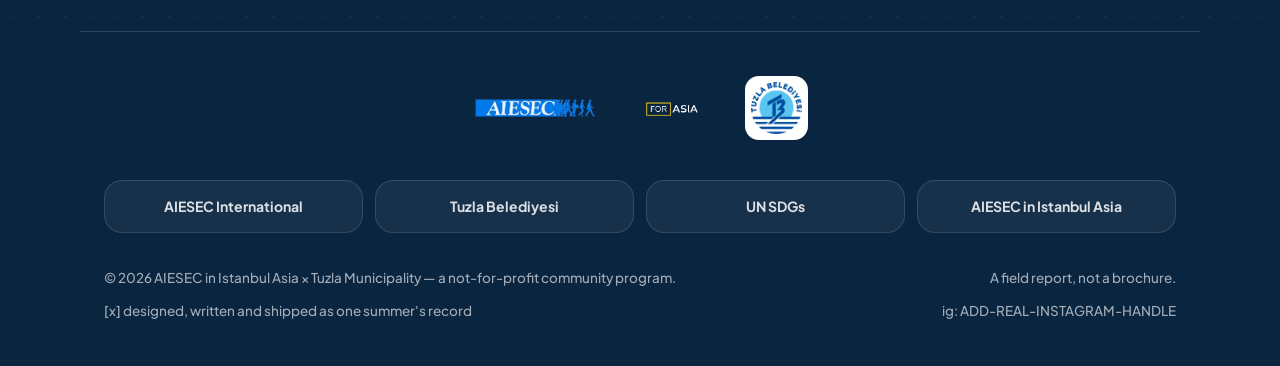
==== commit ce7814d3: "Add dotted world map silhouettes, SDG17 real-geography arcs, starburst sticker, squiggle titles and " ====
--- a/index.html
+++ b/index.html
@@ -61,6 +61,11 @@
         <svg class="sparkle sp-a" viewBox="0 0 24 24"><path d="M12 0l2.6 9.4L24 12l-9.4 2.6L12 24l-2.6-9.4L0 12l9.4-2.6z"/></svg>
         <svg class="sparkle sp-b" viewBox="0 0 24 24"><path d="M12 0l2.6 9.4L24 12l-9.4 2.6L12 24l-2.6-9.4L0 12l9.4-2.6z"/></svg>
         <svg class="sparkle sp-c" viewBox="0 0 24 24"><path d="M12 0l2.6 9.4L24 12l-9.4 2.6L12 24l-2.6-9.4L0 12l9.4-2.6z"/></svg>
+        <svg class="starburst" viewBox="0 0 120 120">
+          <path class="sb-outer" d="M60 1 L67 20 L82 7 L84 27 L102 18 L98 38 L118 36 L107 52 L120 60 L107 68 L118 84 L98 82 L102 102 L84 93 L82 113 L67 100 L60 119 L53 100 L38 113 L36 93 L18 102 L22 82 L2 84 L13 68 L0 60 L13 52 L2 36 L22 38 L18 18 L36 27 L38 7 L53 20 Z"/>
+          <path class="sb-inner" d="M60 14 L65 28 L77 18 L78 32 L91 27 L86 40 L100 40 L92 51 L102 60 L92 69 L100 80 L86 80 L91 93 L78 88 L77 102 L65 92 L60 106 L55 92 L43 102 L42 88 L29 93 L34 80 L20 80 L28 69 L18 60 L28 51 L20 40 L34 40 L29 27 L43 32 L42 18 L55 28 Z"/>
+          <text x="60" y="70" text-anchor="middle">2026</text>
+        </svg>
       </div>
       <div class="container hero-inner">
         <span class="hero-badge reveal">
@@ -187,6 +192,7 @@
 
     <section class="partner" id="partner">
       <div class="container">
+        <div class="world-deco world-partner" id="world-partner" aria-hidden="true"></div>
         <span class="overline ov-yellow chip-solid reveal" data-i18n="partner.badge">Proposal 2027</span>
         <h2 class="partner-title reveal"><span data-i18n="partner.title">Let's run it back in 2027</span> <span class="pmark"><span data-i18n="partner.title.hl">— bigger.</span></span></h2>
         <div class="partner-cols">
@@ -265,6 +271,7 @@
     <button class="lb-btn lb-next" id="lb-next" aria-label="next figure">[›]</button>
   </div>
 
+  <script src="js/worldmap.js"></script>
   <script src="js/content.js"></script>
   <script src="js/main.js"></script>
 </body>
--- a/css/styles.css
+++ b/css/styles.css
@@ -86,10 +86,23 @@
 .container { max-width: var(--col); margin: 0 auto; padding: 0 var(--sp-xl); }
 .section { padding-top: var(--sp-section); }
 .section-tint {
+  position: relative;
   background: linear-gradient(var(--white), var(--white));
   border-top: 1px solid var(--line);
   border-bottom: 1px solid var(--line);
 }
+.section-tint::before, .section-tint::after {
+  content: ""; position: absolute; width: 150px; height: 110px;
+  pointer-events: none; opacity: .6;
+  background-image:
+    radial-gradient(circle at 12px 14px, var(--sdg5) 0 4px, transparent 4px),
+    radial-gradient(circle at 60px 32px, var(--blue) 0 3px, transparent 3px),
+    radial-gradient(circle at 106px 72px, var(--yellow) 0 3.5px, transparent 3.5px),
+    radial-gradient(circle at 34px 88px, var(--sdg13) 0 3px, transparent 3px),
+    radial-gradient(circle at 132px 18px, var(--coral) 0 3px, transparent 3px);
+}
+.section-tint::before { top: 30px; left: 14px; }
+.section-tint::after { bottom: 30px; right: 14px; }
 
 .section-head { margin-bottom: 44px; }
 .overline {
@@ -110,6 +123,18 @@
 .chip-solid::before { background: var(--ink); }
 
 .section-title { font-size: clamp(32px, 4.4vw, 48px); font-weight: 800; margin-bottom: 14px; }
+.section-title::after {
+  content: ""; display: block; width: 92px; height: 10px; margin-top: 12px;
+  background: var(--sq, var(--blue));
+  -webkit-mask: url("data:image/svg+xml,%3Csvg xmlns='http://www.w3.org/2000/svg' viewBox='0 0 64 12'%3E%3Cpath d='M2 8 Q 14 2 26 6 T 50 5 T 62 7' fill='none' stroke='black' stroke-width='3.5' stroke-linecap='round'/%3E%3C/svg%3E") no-repeat center / contain;
+  mask: url("data:image/svg+xml,%3Csvg xmlns='http://www.w3.org/2000/svg' viewBox='0 0 64 12'%3E%3Cpath d='M2 8 Q 14 2 26 6 T 50 5 T 62 7' fill='none' stroke='black' stroke-width='3.5' stroke-linecap='round'/%3E%3C/svg%3E") no-repeat center / contain;
+}
+.section-head:has(.ov-blue) { --sq: var(--blue); }
+.section-head:has(.ov-teal) { --sq: var(--teal); }
+.section-head:has(.ov-coral) { --sq: var(--coral); }
+.section-head:has(.ov-yellow) { --sq: var(--yellow); }
+.section-head:has(.ov-green) { --sq: var(--sdg13); }
+.section-head:has(.ov-navy) { --sq: var(--sdg17); }
 .section-intro { max-width: 62ch; color: var(--ink-soft); font-size: 17.5px; }
 
 /* ---------- buttons, chips, badges ---------- */
@@ -209,6 +234,20 @@
 .sparkle.sp-c { bottom: 220px; left: 46%; width: 14px; height: 14px; fill: var(--teal); animation: twinkle 3.2s ease-in-out 2s infinite; }
 @keyframes twinkle { 0%, 100% { transform: scale(1) rotate(0deg); opacity: .9; } 50% { transform: scale(1.35) rotate(18deg); opacity: .5; } }
 
+.starburst {
+  position: absolute; top: 170px; right: 5%;
+  width: 118px; height: 118px;
+  animation: spin 26s linear infinite;
+}
+.starburst .sb-outer { fill: var(--yellow); }
+.starburst .sb-inner { fill: var(--coral); }
+.starburst text {
+  font-family: var(--font-display); font-weight: 800; font-size: 30px;
+  fill: var(--ink); transform-origin: 60px 60px;
+  animation: spin 26s linear infinite reverse;
+}
+@keyframes spin { to { transform: rotate(360deg); } }
+
 .hero-inner { position: relative; text-align: center; }
 .hero-badge {
   display: inline-flex; align-items: center; gap: 12px;
@@ -329,8 +368,9 @@
 
 /* ---------- projects ---------- */
 
-.project { padding-top: var(--sp-section); }
+.project { position: relative; padding-top: var(--sp-section); z-index: 0; }
 .project + .project { margin-top: 10px; }
+.project .container { position: relative; z-index: 1; }
 
 .p-head { margin-bottom: 30px; }
 .p-overline {
@@ -474,14 +514,28 @@
 .sdg-map svg { display: block; width: 100%; height: auto; }
 .sdg-map .caption { padding: 12px 18px; border-top: 1px solid var(--line); font-size: 13.5px; font-weight: 600; color: var(--mute); }
 .sdg-map .caption .fig-no { color: var(--sdg17); font-weight: 800; margin-right: 6px; }
-.map-country { fill: var(--mute); font-size: 11.5px; font-weight: 700; font-family: var(--font); }
+.map-country { fill: var(--mute); font-size: 13px; font-weight: 800; font-family: var(--font-display); }
 .map-arc {
-  fill: none; stroke: var(--sdg17); stroke-width: 1.4; opacity: 0;
+  fill: none; stroke-width: 1.6; opacity: 0;
   stroke-dasharray: 1 6; stroke-linecap: round; transition: opacity .9s ease;
 }
-.map-dot { fill: #fff; stroke: var(--sdg17); stroke-width: 1.6; }
+.map-dot { stroke: #fff; stroke-width: 2; }
 .map-hub { fill: var(--blue); }
-.map-hub-ring { fill: none; stroke: var(--blue); stroke-width: 2; opacity: .35; }
+.map-hub-ring { fill: none; stroke: var(--blue); stroke-width: 2; animation: hubpulse 2.6s ease-in-out infinite; }
+@keyframes hubpulse { 0%, 100% { opacity: .5; } 50% { opacity: .12; } }
+
+.world-deco { position: absolute; pointer-events: none; z-index: 0; }
+.world-deco svg { display: block; width: 100%; height: auto; }
+.world-mmw {
+  top: 8px; right: 10px; width: min(560px, 62vw);
+  -webkit-mask-image: radial-gradient(closest-side, #000 52%, transparent 98%);
+  mask-image: radial-gradient(closest-side, #000 52%, transparent 98%);
+}
+.world-partner {
+  top: -30px; right: -70px; width: 640px; opacity: .9;
+  -webkit-mask-image: radial-gradient(closest-side, #000 50%, transparent 98%);
+  mask-image: radial-gradient(closest-side, #000 50%, transparent 98%);
+}
 
 /* ---------- gallery ---------- */
 
@@ -604,7 +658,7 @@
   background-image: radial-gradient(rgba(255, 255, 255, 0.09) 1.5px, transparent 1.5px);
   background-size: 26px 26px;
 }
-.partner .container { position: relative; }
+.partner .container { position: relative; z-index: 1; }
 .partner-title {
   color: #fff; font-size: clamp(34px, 4.8vw, 56px); font-weight: 800;
   max-width: 20ch; margin-bottom: 34px;
@@ -682,7 +736,12 @@
   .reveal { opacity: 1; transform: none; transition: none; }
   .marquee-track { animation: none; }
   .sparkle { animation: none; }
+  .starburst, .starburst text { animation: none; }
   .map-arc { opacity: 1 !important; transition: none; }
+  .map-hub-ring { animation: none; opacity: .35; }
+}
+@media (max-width: 1100px) {
+  .starburst { display: none; }
 }
 
 /* ---------- responsive ---------- */
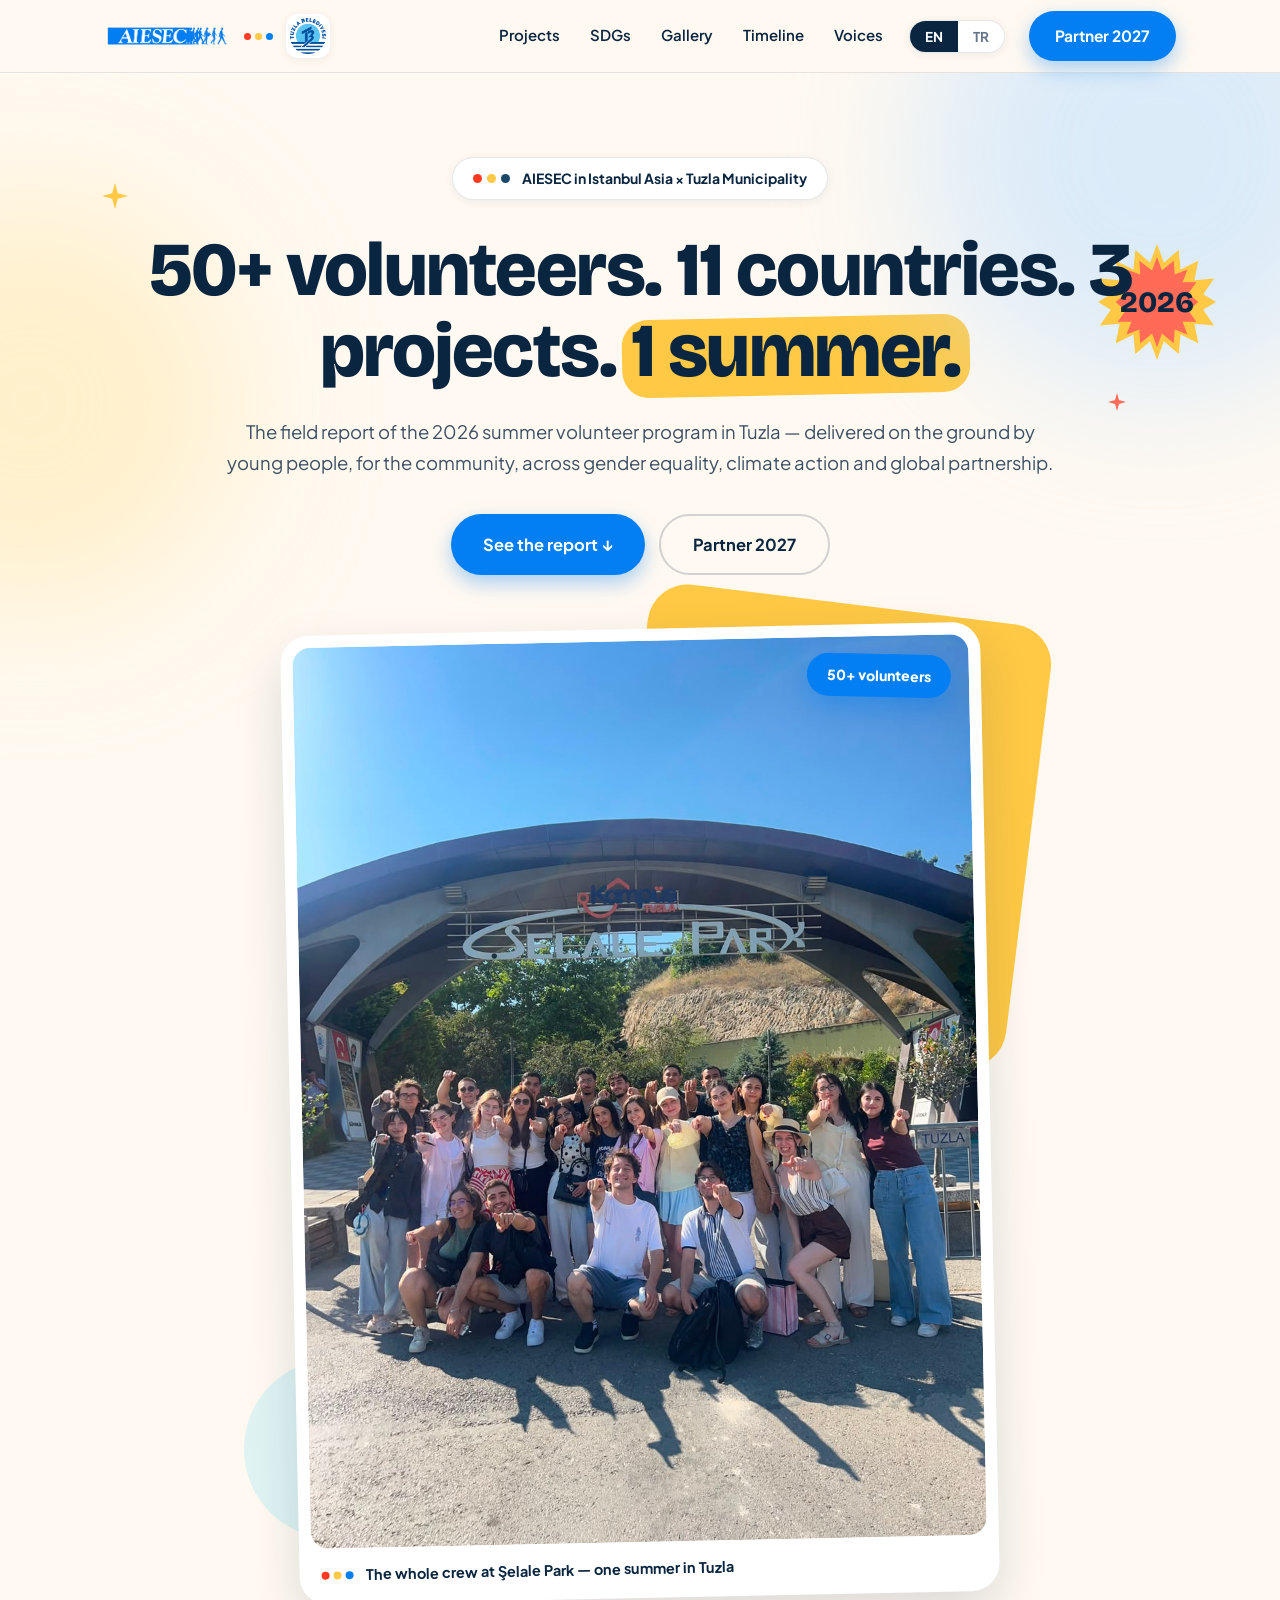
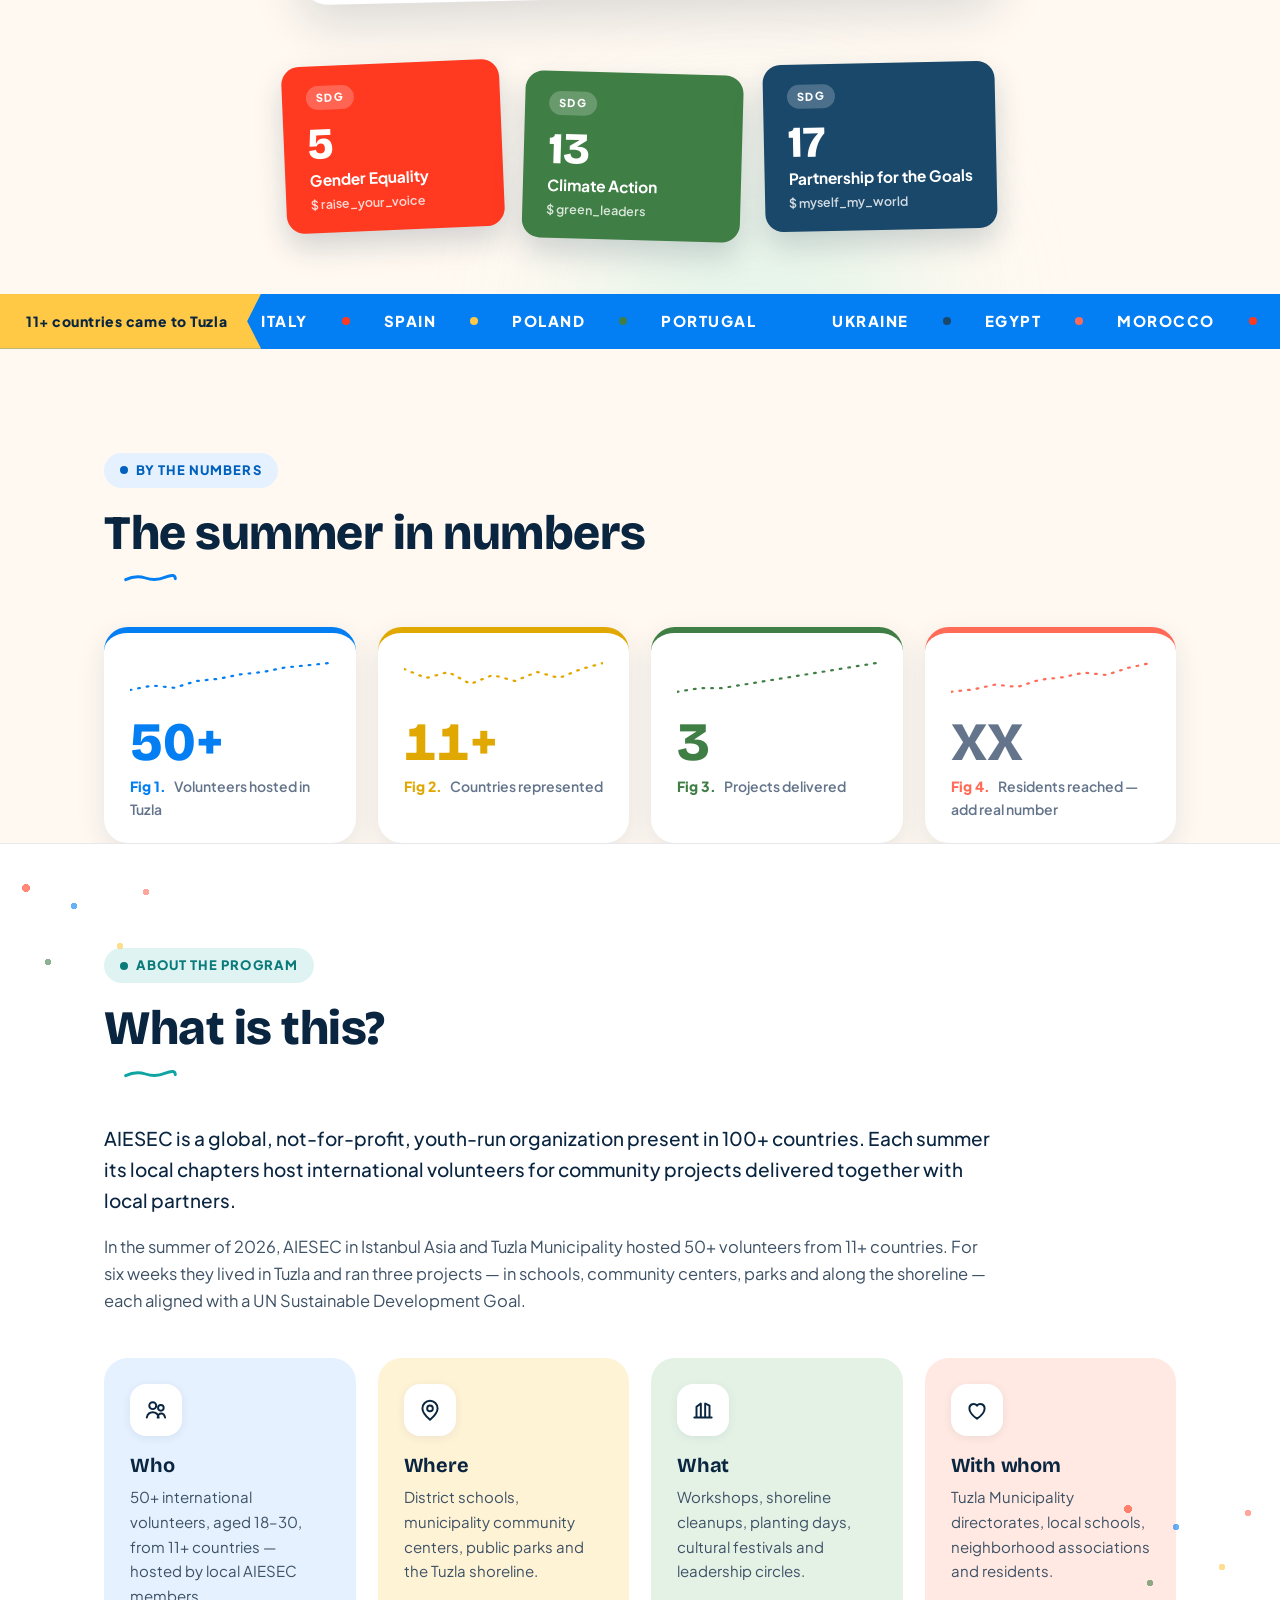
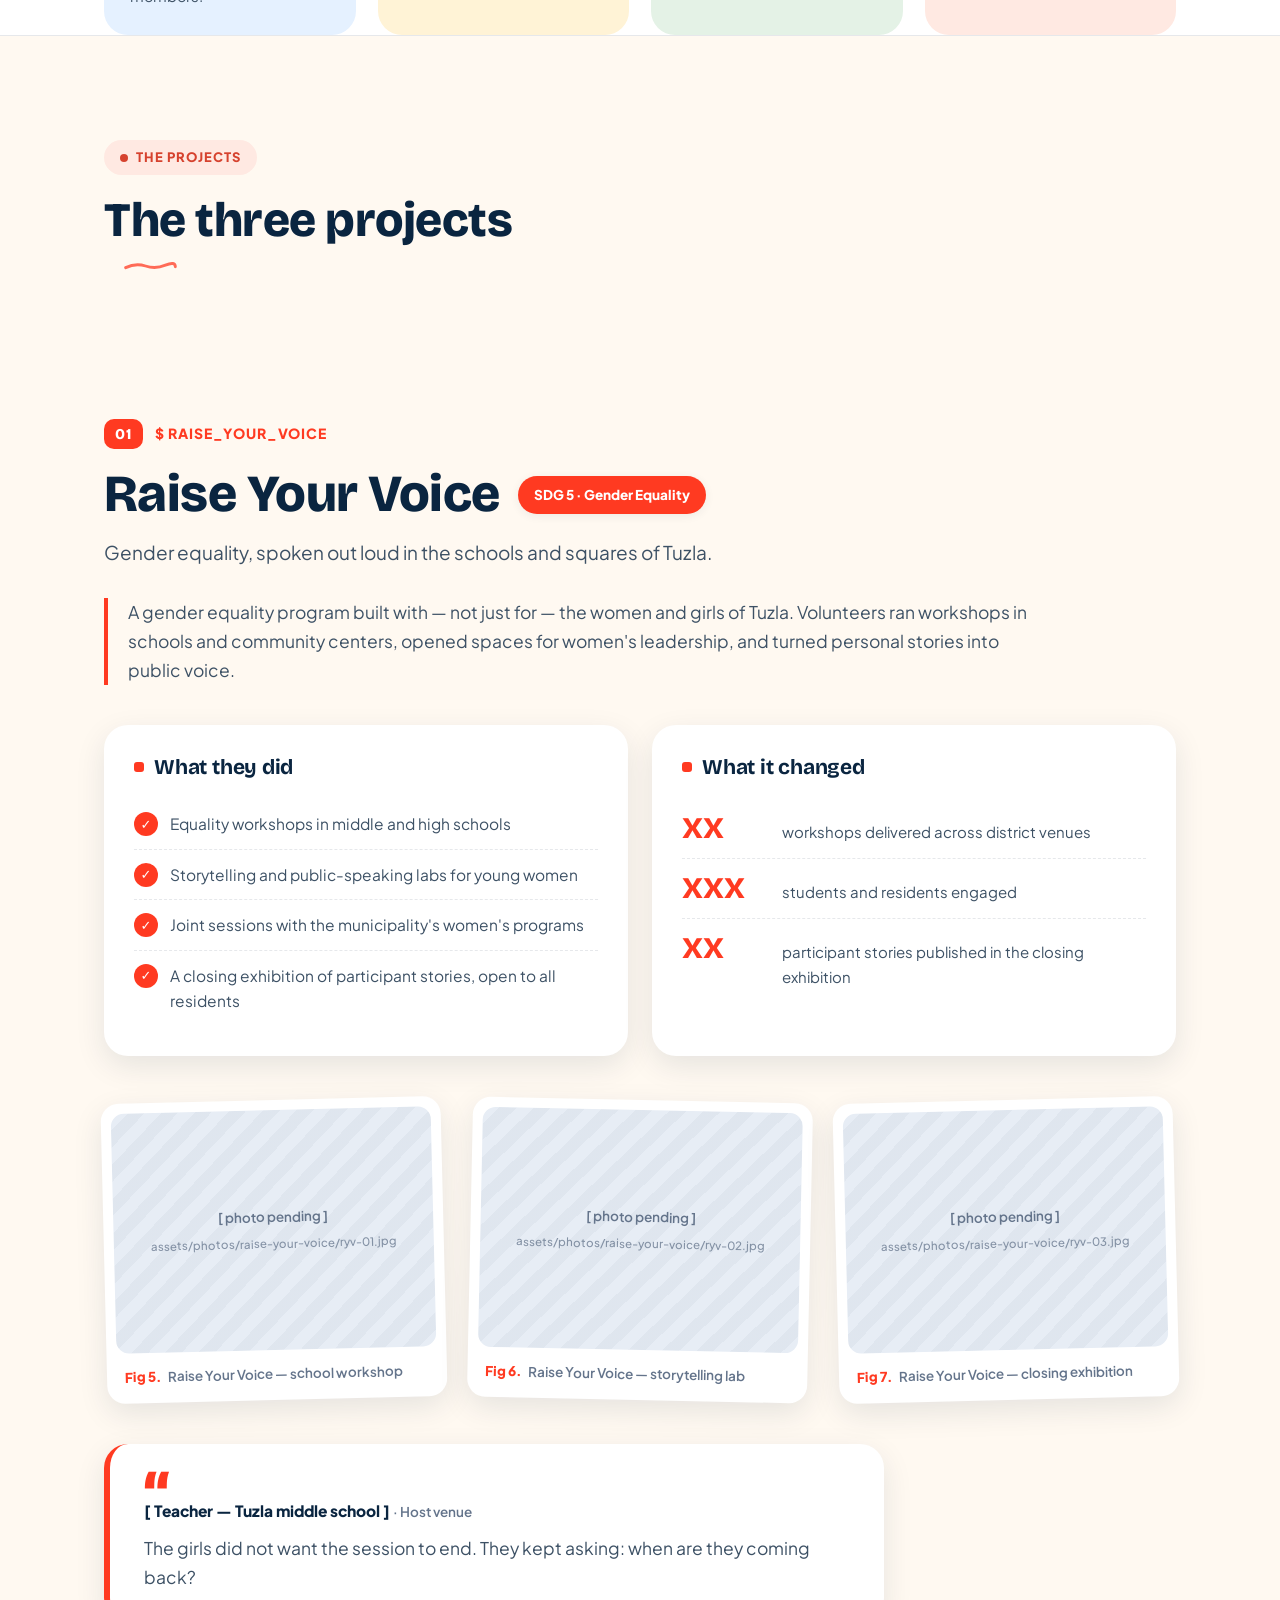
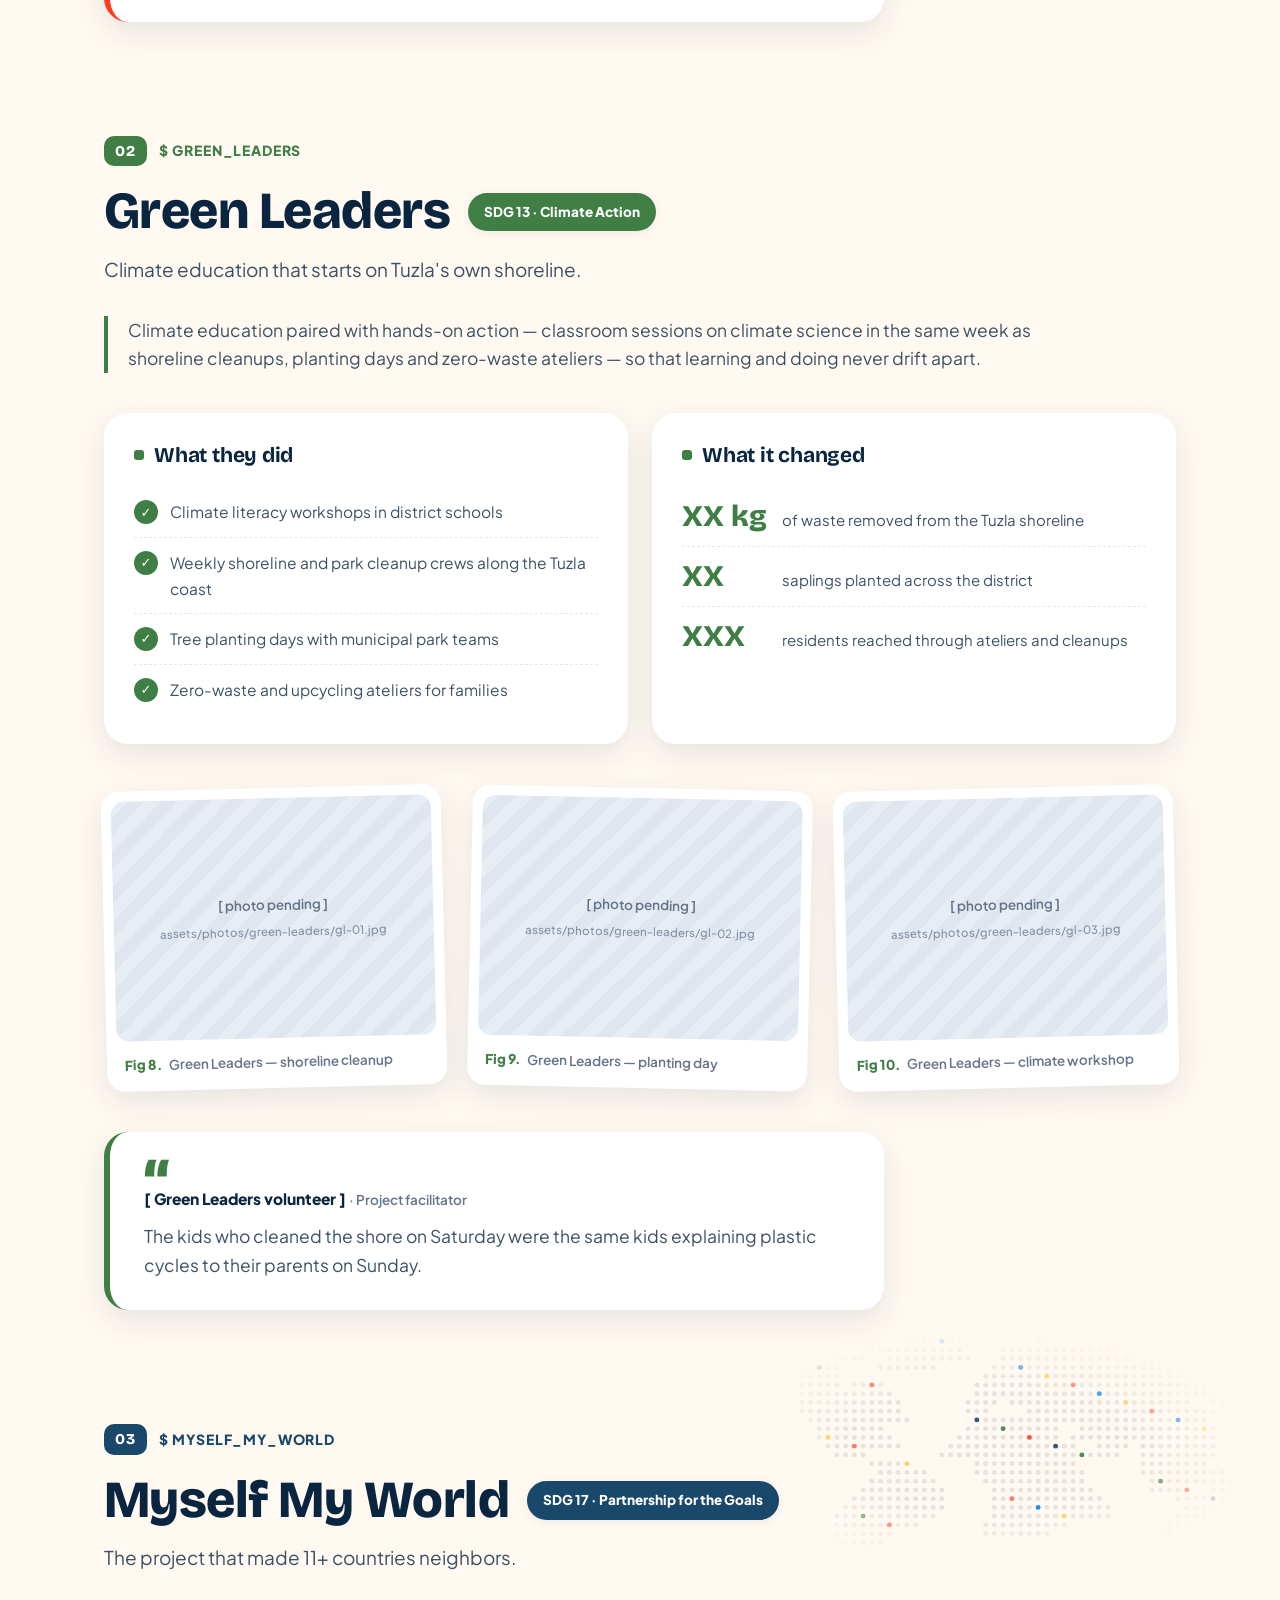
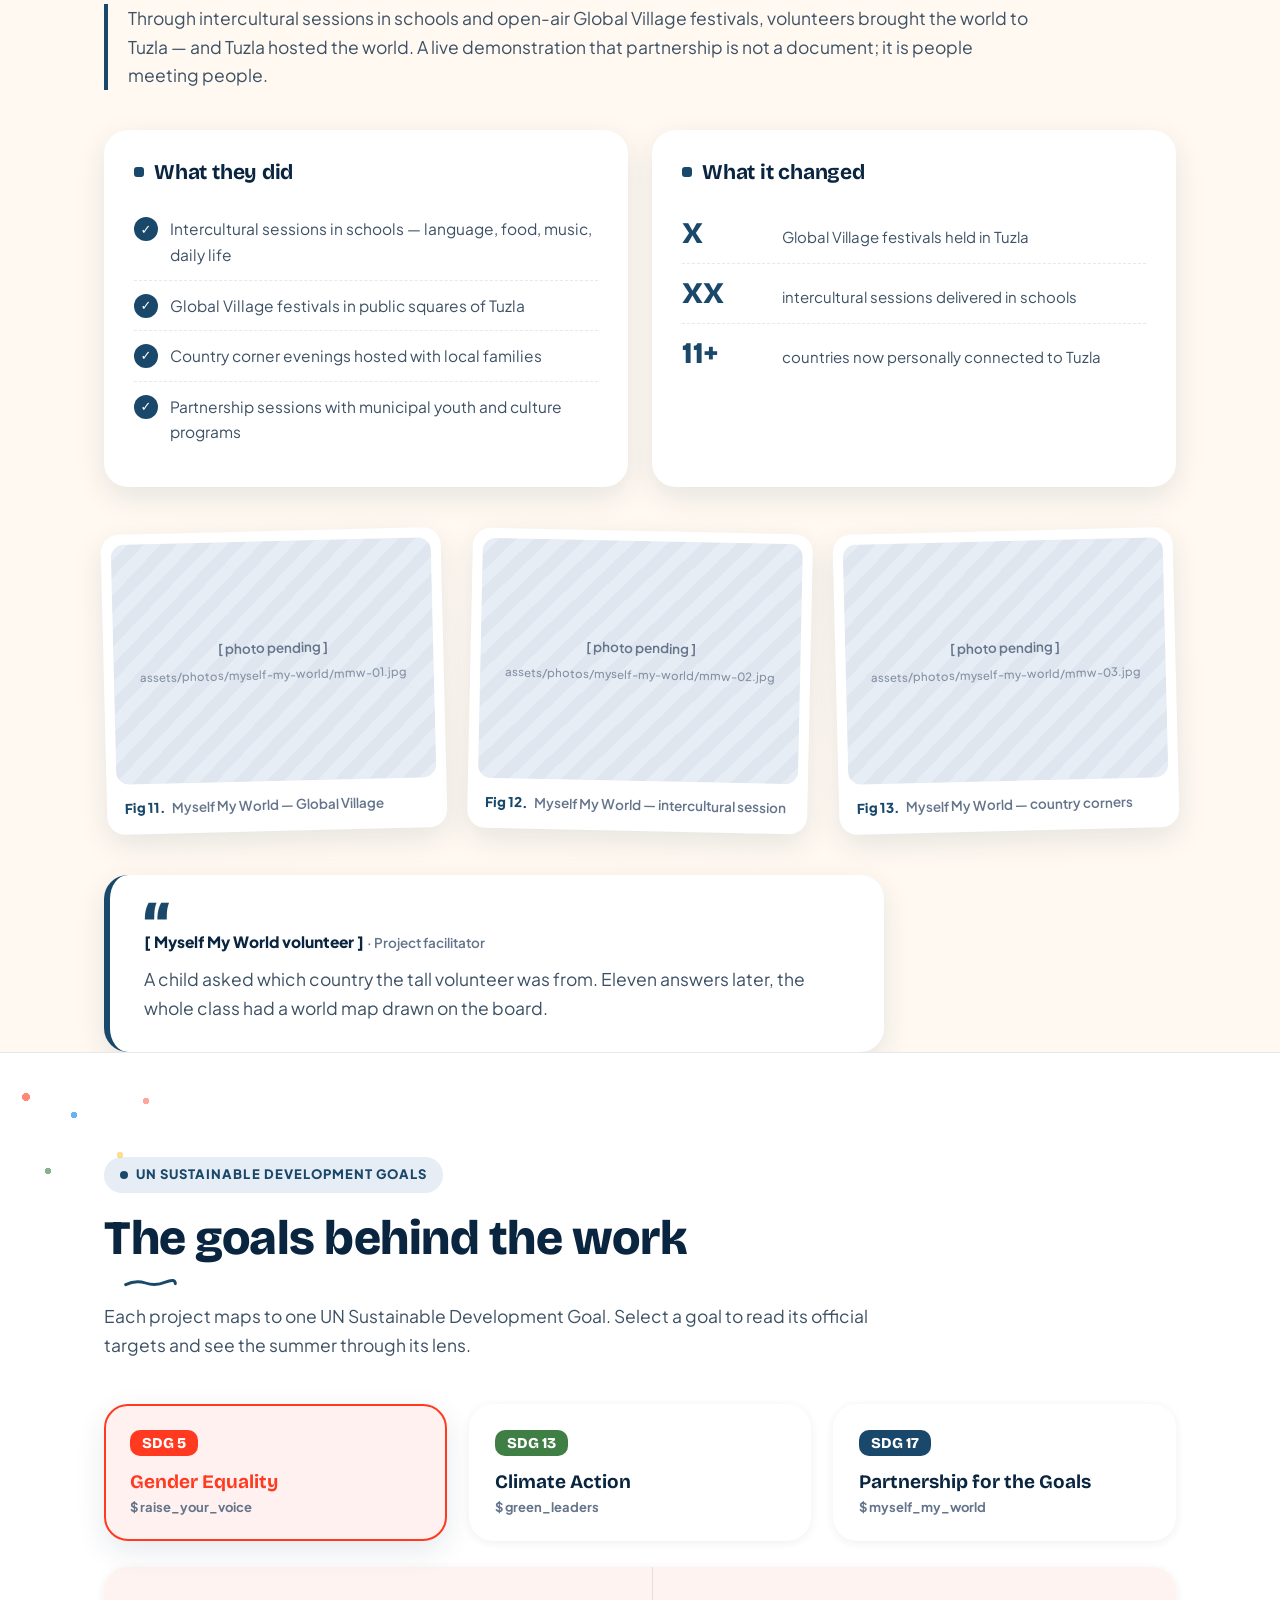
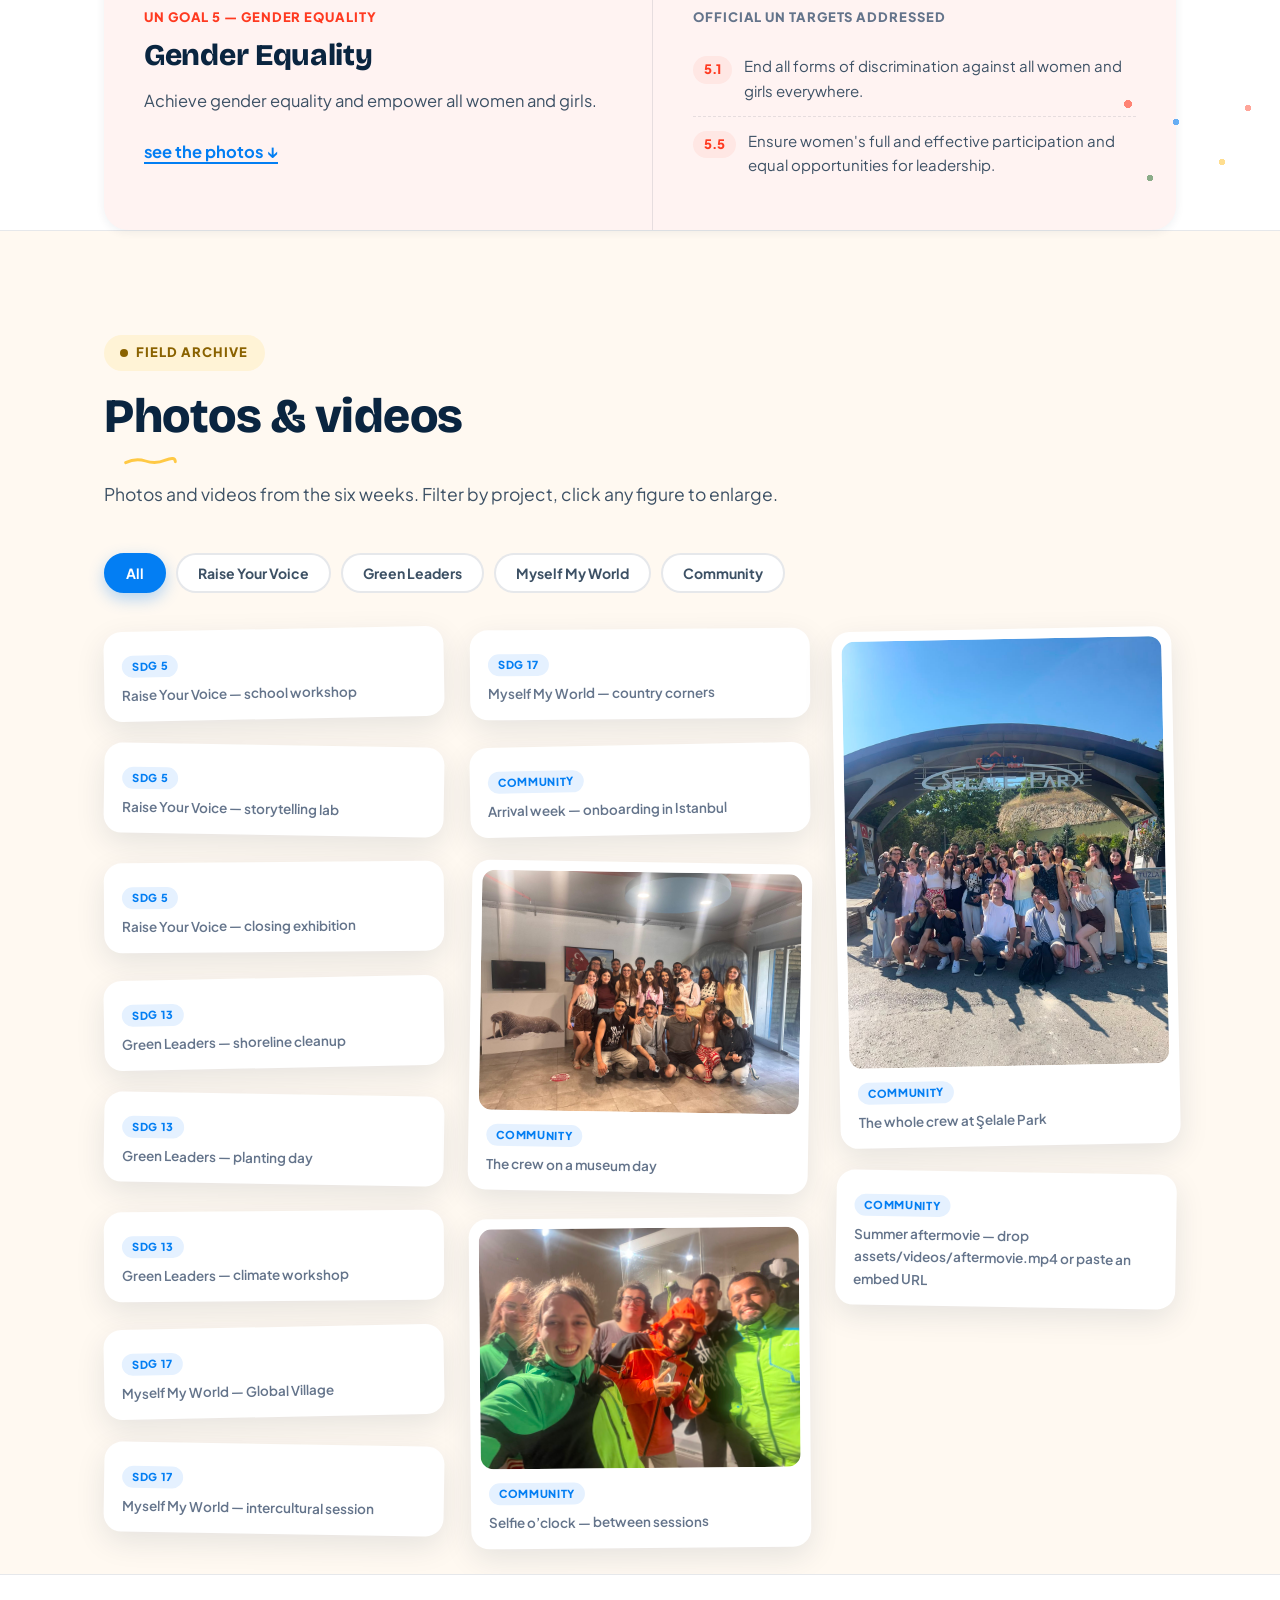
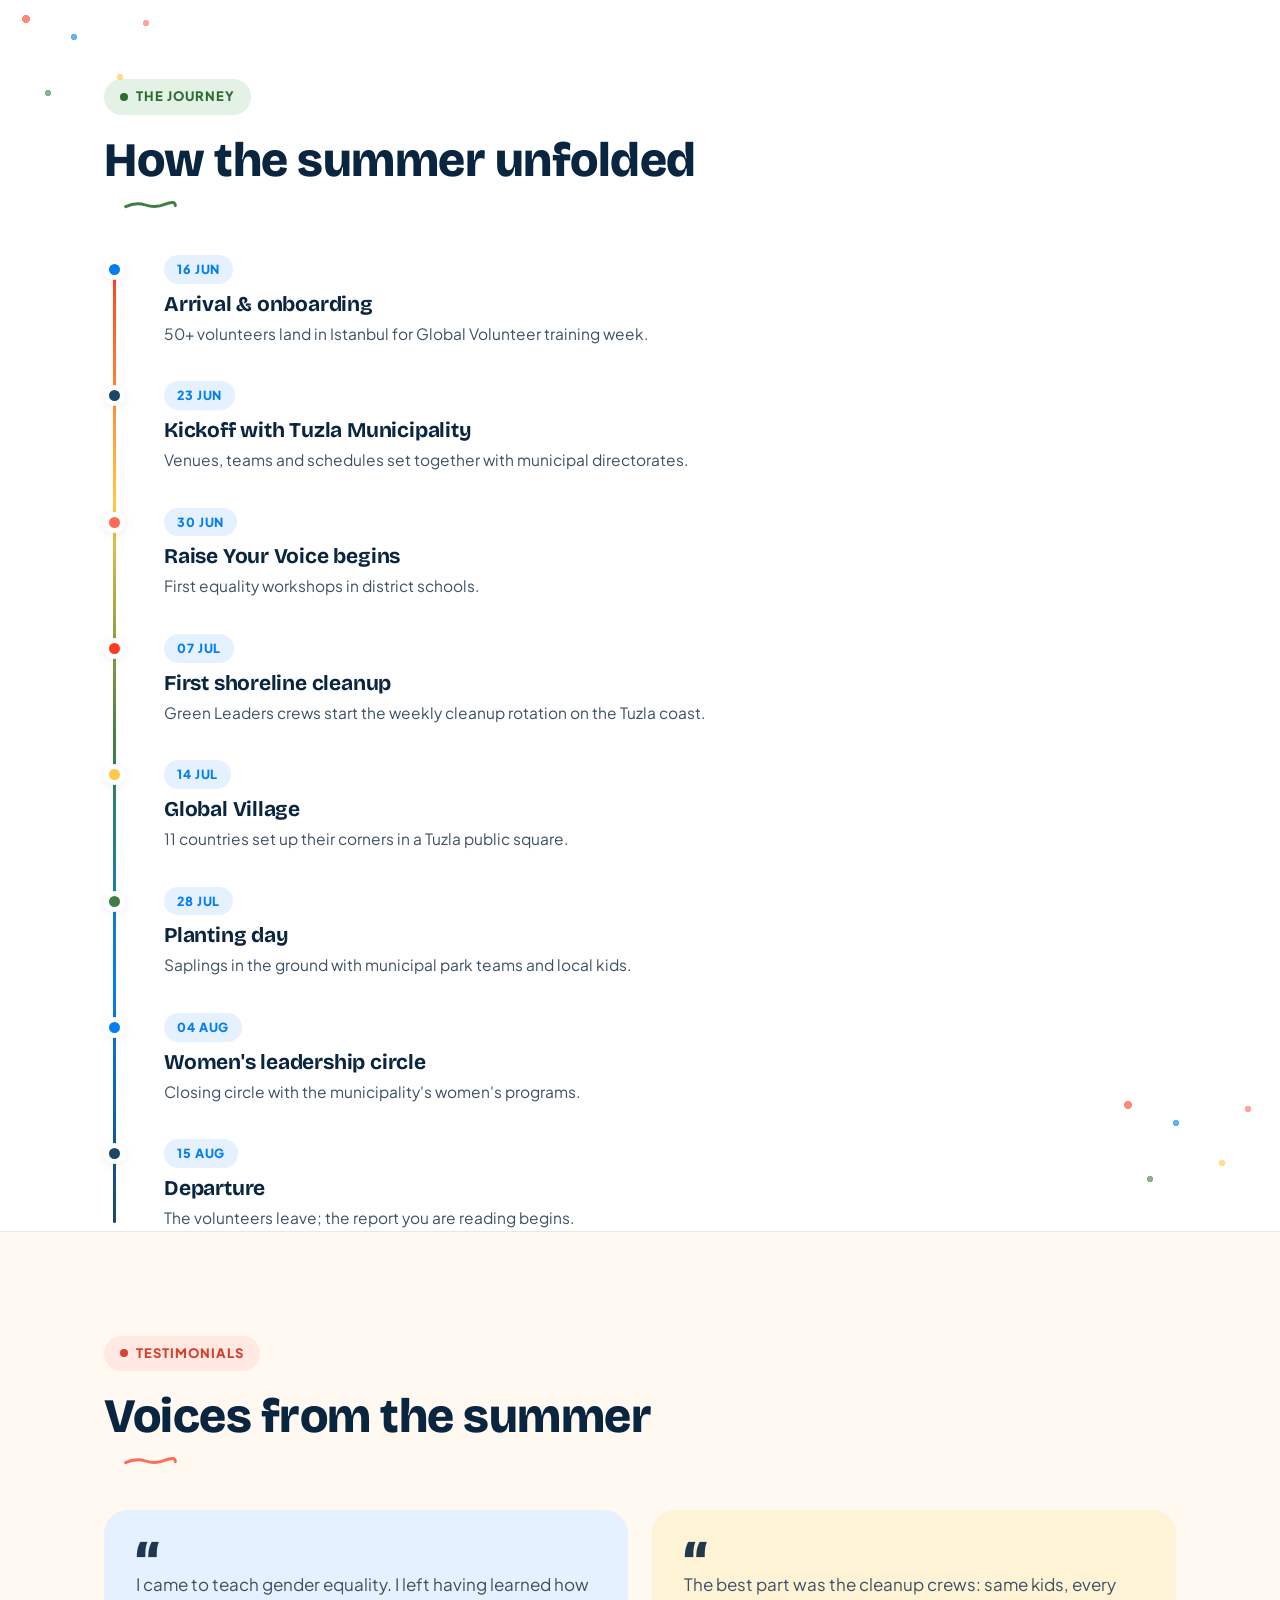
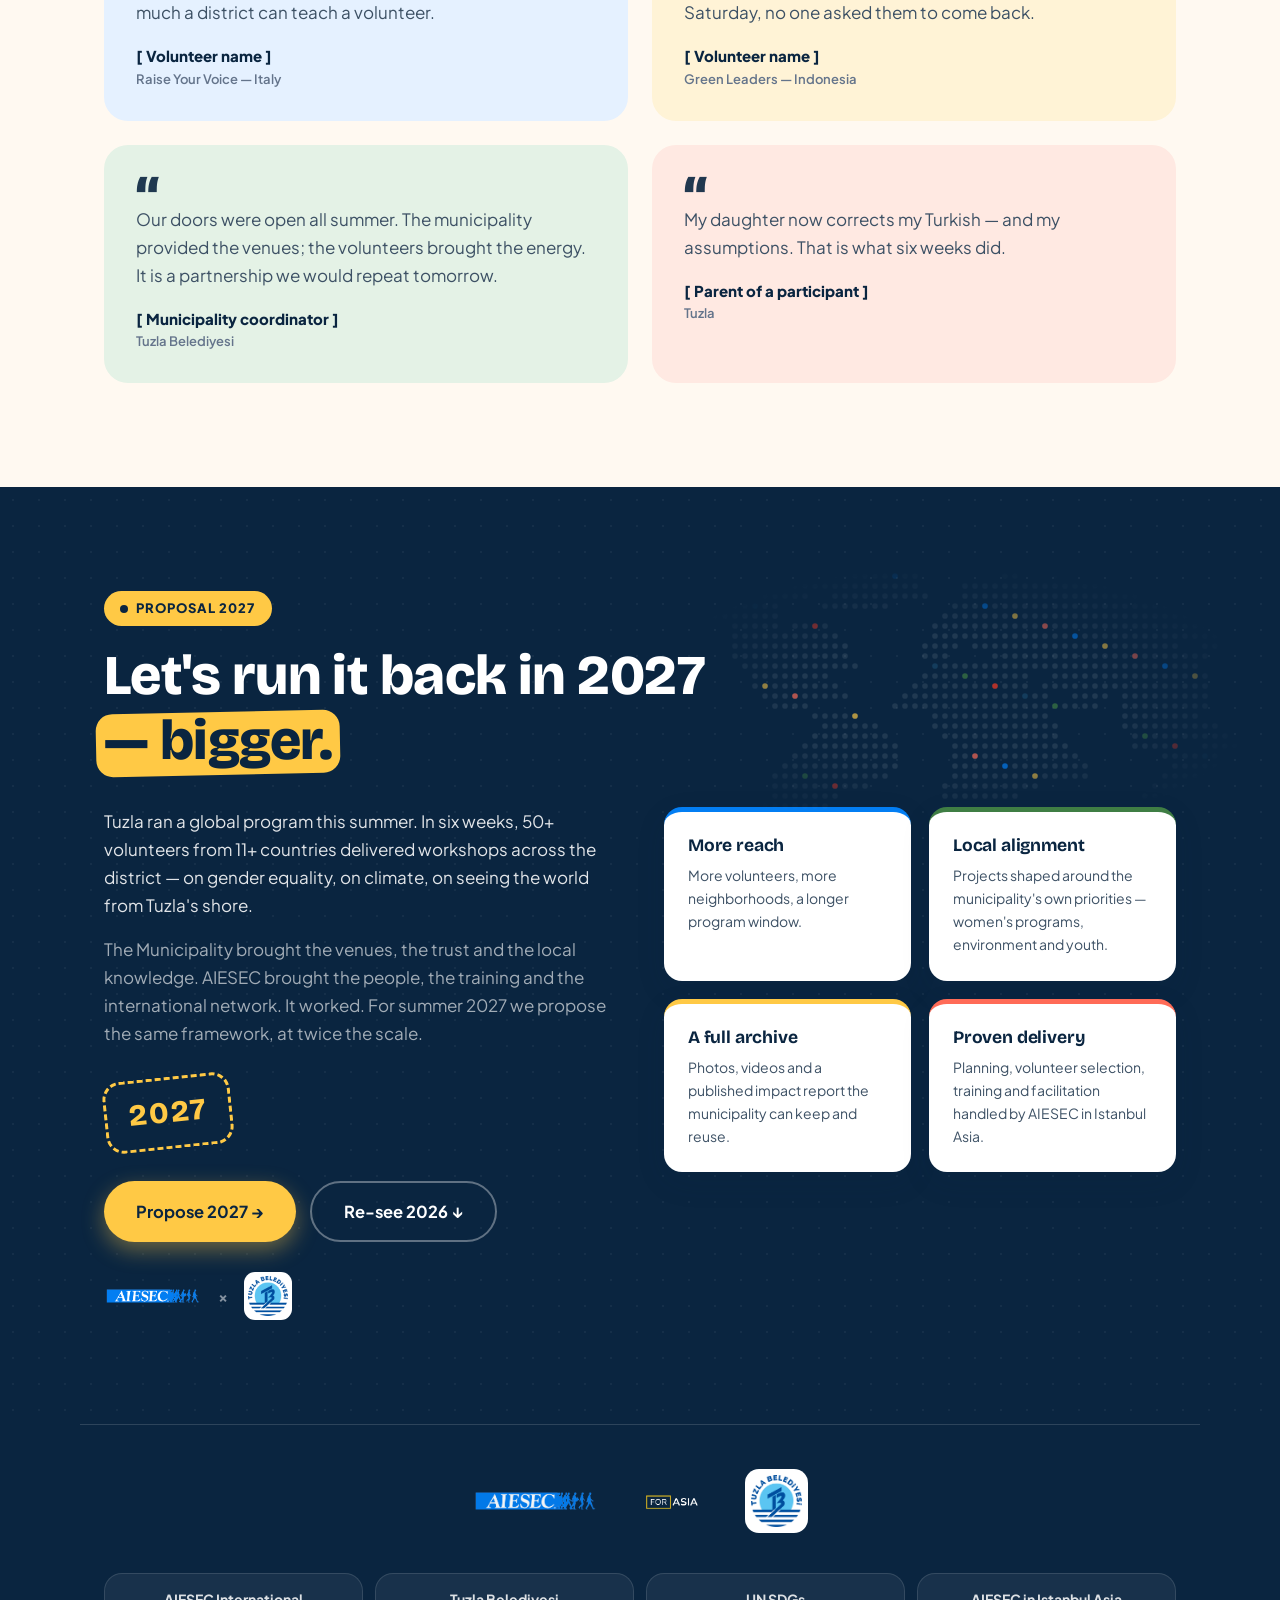
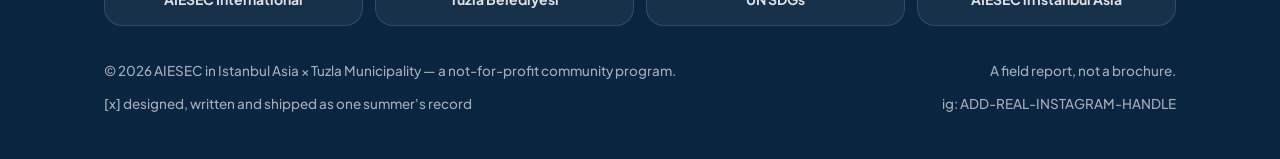
==== commit 71fd21d7: "Add crew photos — big hero photo with badge and caption, museum and selfie shots in gallery with opt" ====
--- a/index.html
+++ b/index.html
@@ -81,6 +81,20 @@
           <a class="btn btn-primary btn-lg" href="#figures" data-i18n="hero.cta1">See the report ↓</a>
           <a class="btn btn-ghost btn-lg" href="#partner" data-i18n="nav.cta">Partner 2027</a>
         </div>
+
+        <div class="hero-photo reveal">
+          <span class="hp-blob" aria-hidden="true"></span>
+          <span class="hp-blob2" aria-hidden="true"></span>
+          <figure class="hp-frame" id="hero-photo" role="button" tabindex="0" aria-label="Enlarge the crew photo">
+            <img src="assets/photos/community/mainprojectphoto.jpeg" alt="The AIESEC volunteers group at Şelale Park, Tuzla" />
+            <span class="hp-badge" data-i18n="hero.photoBadge">50+ volunteers</span>
+            <figcaption class="hp-cap">
+              <span class="hp-dots" aria-hidden="true"><i></i><i></i><i></i></span>
+              <span data-i18n="hero.photoCap">The whole crew at Şelale Park — one summer in Tuzla</span>
+            </figcaption>
+          </figure>
+        </div>
+
         <div class="hero-stickers reveal" id="hero-stickers"></div>
       </div>
       <div class="marquee" id="marquee">
--- a/css/styles.css
+++ b/css/styles.css
@@ -273,7 +273,41 @@
 .hl-swash { display: none; }
 
 .hero-sub { max-width: 60ch; margin: 0 auto 36px; font-size: 18.5px; color: var(--ink-soft); }
-.hero-ctas { display: flex; gap: 14px; justify-content: center; flex-wrap: wrap; margin-bottom: 58px; }
+.hero-ctas { display: flex; gap: 14px; justify-content: center; flex-wrap: wrap; margin-bottom: 54px; }
+
+/* hero crew photo */
+.hero-photo { position: relative; max-width: 700px; margin: 0 auto 64px; }
+.hp-blob {
+  position: absolute; top: -26px; right: -40px; width: 58%; height: 46%;
+  background: var(--yellow); border-radius: 40px; transform: rotate(7deg);
+}
+.hp-blob2 {
+  position: absolute; bottom: 60px; left: -46px; width: 180px; height: 180px;
+  background: var(--teal-soft); border-radius: 50%;
+}
+.hp-frame {
+  position: relative; margin: 0; background: #fff; padding: 12px 12px 0;
+  border-radius: 28px; box-shadow: var(--sh-lg);
+  transform: rotate(-1.2deg); transition: transform .25s ease, box-shadow .25s ease;
+  cursor: zoom-in;
+}
+.hp-frame:hover { transform: rotate(0deg) translateY(-5px); box-shadow: 0 26px 60px rgba(10, 37, 64, 0.2); }
+.hp-frame img { width: 100%; display: block; border-radius: 18px; }
+.hp-badge {
+  position: absolute; top: 30px; right: 30px;
+  background: var(--blue); color: #fff; font-weight: 800; font-size: 14px;
+  padding: 10px 20px; border-radius: var(--r-full);
+  box-shadow: 0 10px 24px rgba(3, 126, 243, 0.4); transform: rotate(2.5deg);
+}
+.hp-cap {
+  display: flex; gap: 12px; align-items: center;
+  padding: 15px 10px 17px; font-weight: 700; font-size: 14.5px; color: var(--ink);
+}
+.hp-dots { display: inline-flex; gap: 4px; flex-shrink: 0; }
+.hp-dots i { width: 8px; height: 8px; border-radius: 50%; display: block; }
+.hp-dots i:nth-child(1) { background: var(--sdg5); }
+.hp-dots i:nth-child(2) { background: var(--yellow); }
+.hp-dots i:nth-child(3) { background: var(--blue); }
 
 /* SDG stickers */
 .hero-stickers {
@@ -783,6 +817,12 @@
   .hero { padding-top: 56px; }
   .hero-title { font-size: clamp(34px, 9.6vw, 44px); }
   .hero-sub { font-size: 16.5px; }
+  .hero-photo { max-width: 100%; }
+  .hp-frame { transform: none; padding: 8px 8px 0; border-radius: 20px; }
+  .hp-frame:hover { transform: translateY(-3px); }
+  .hp-badge { top: 18px; right: 18px; font-size: 12.5px; padding: 8px 14px; }
+  .hp-blob { right: -14px; top: -16px; }
+  .hp-blob2 { left: -20px; width: 120px; height: 120px; }
   .figures-grid { grid-template-columns: 1fr; }
   .story-grid { grid-template-columns: 1fr; }
   .gallery-grid { columns: 1; }
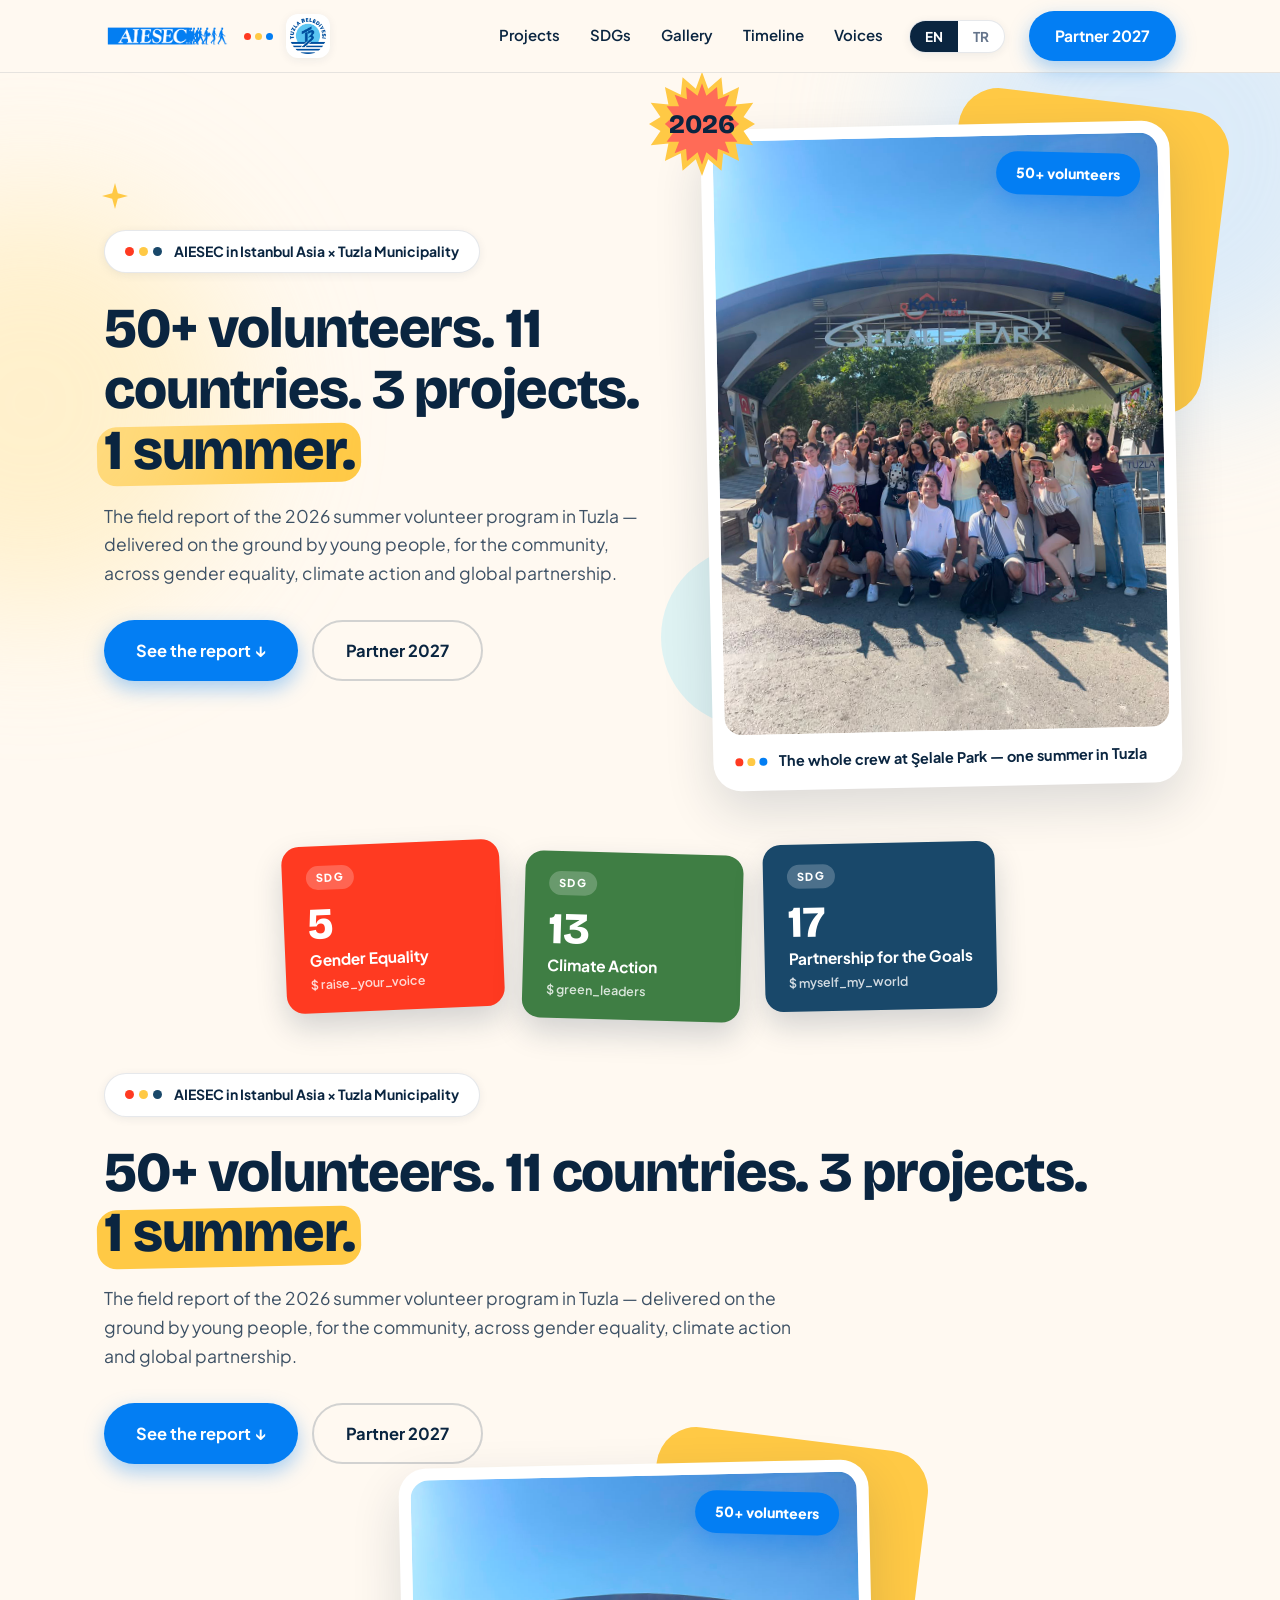
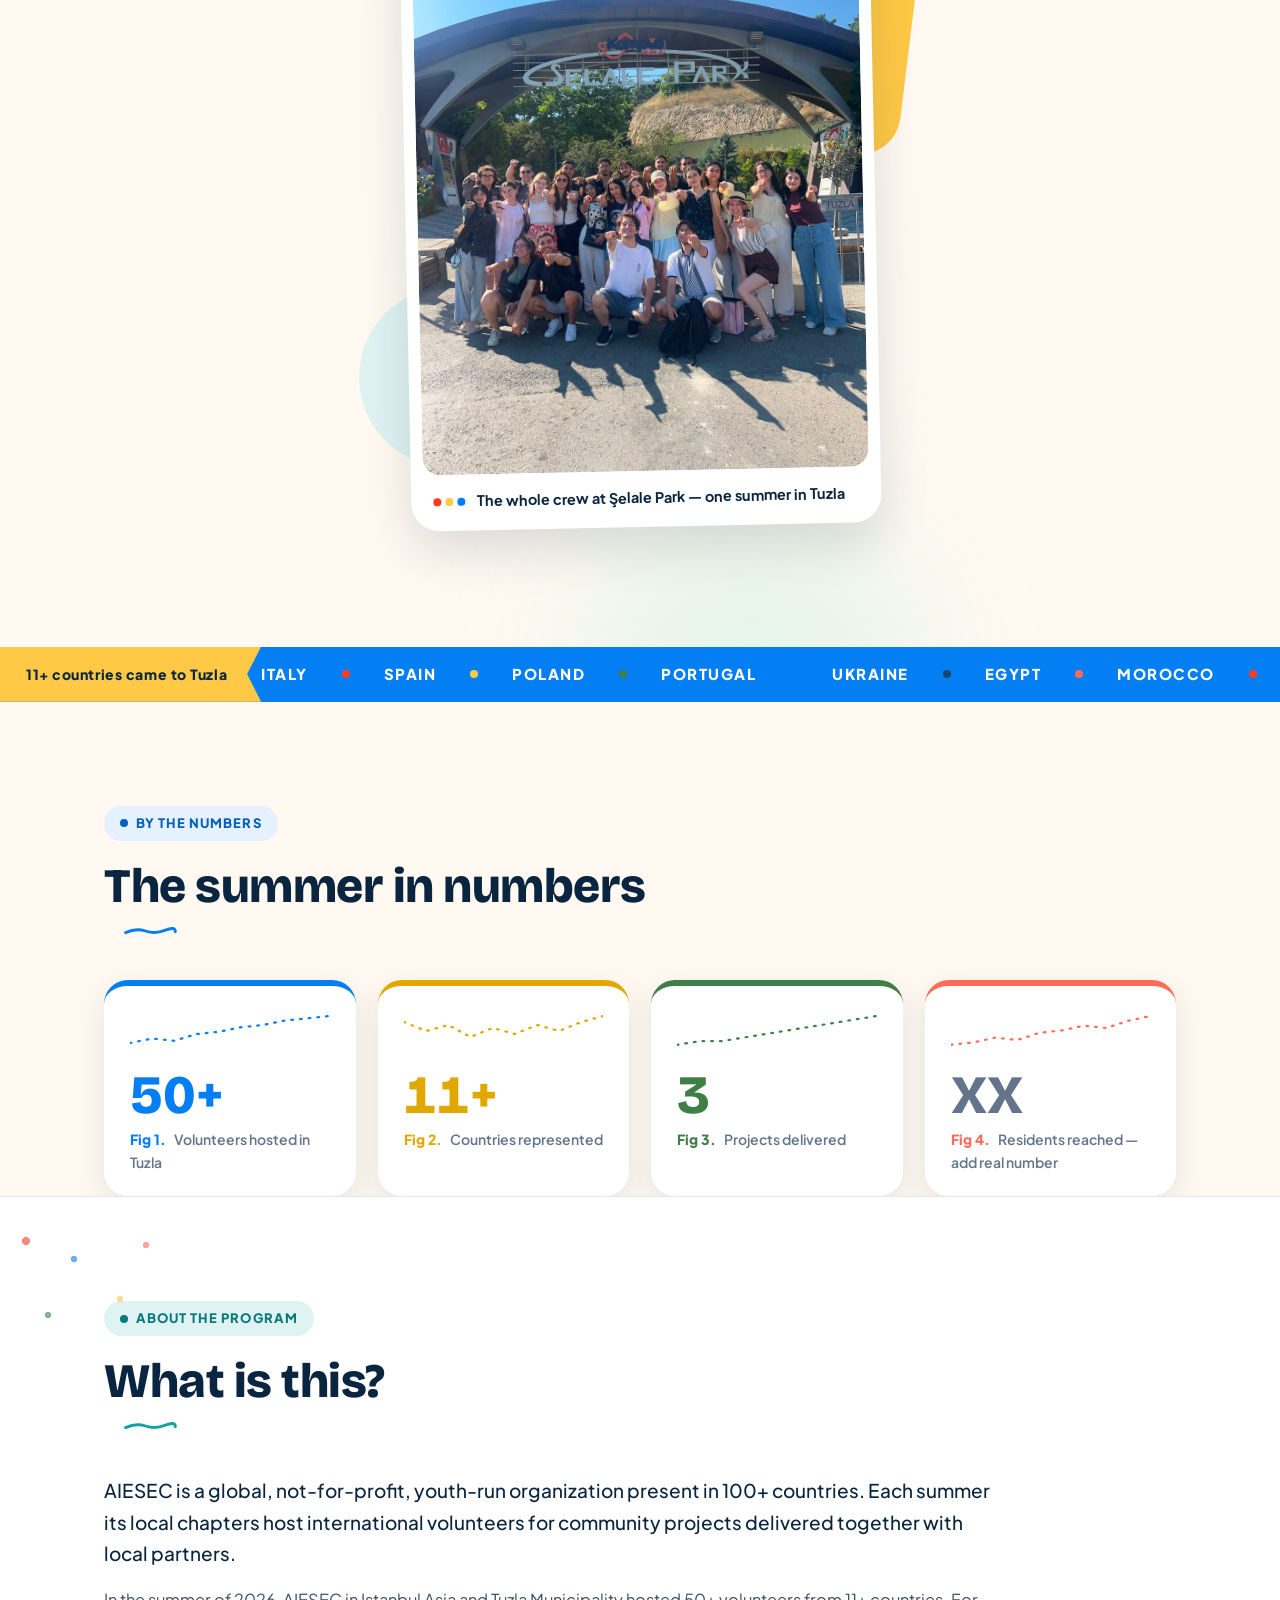
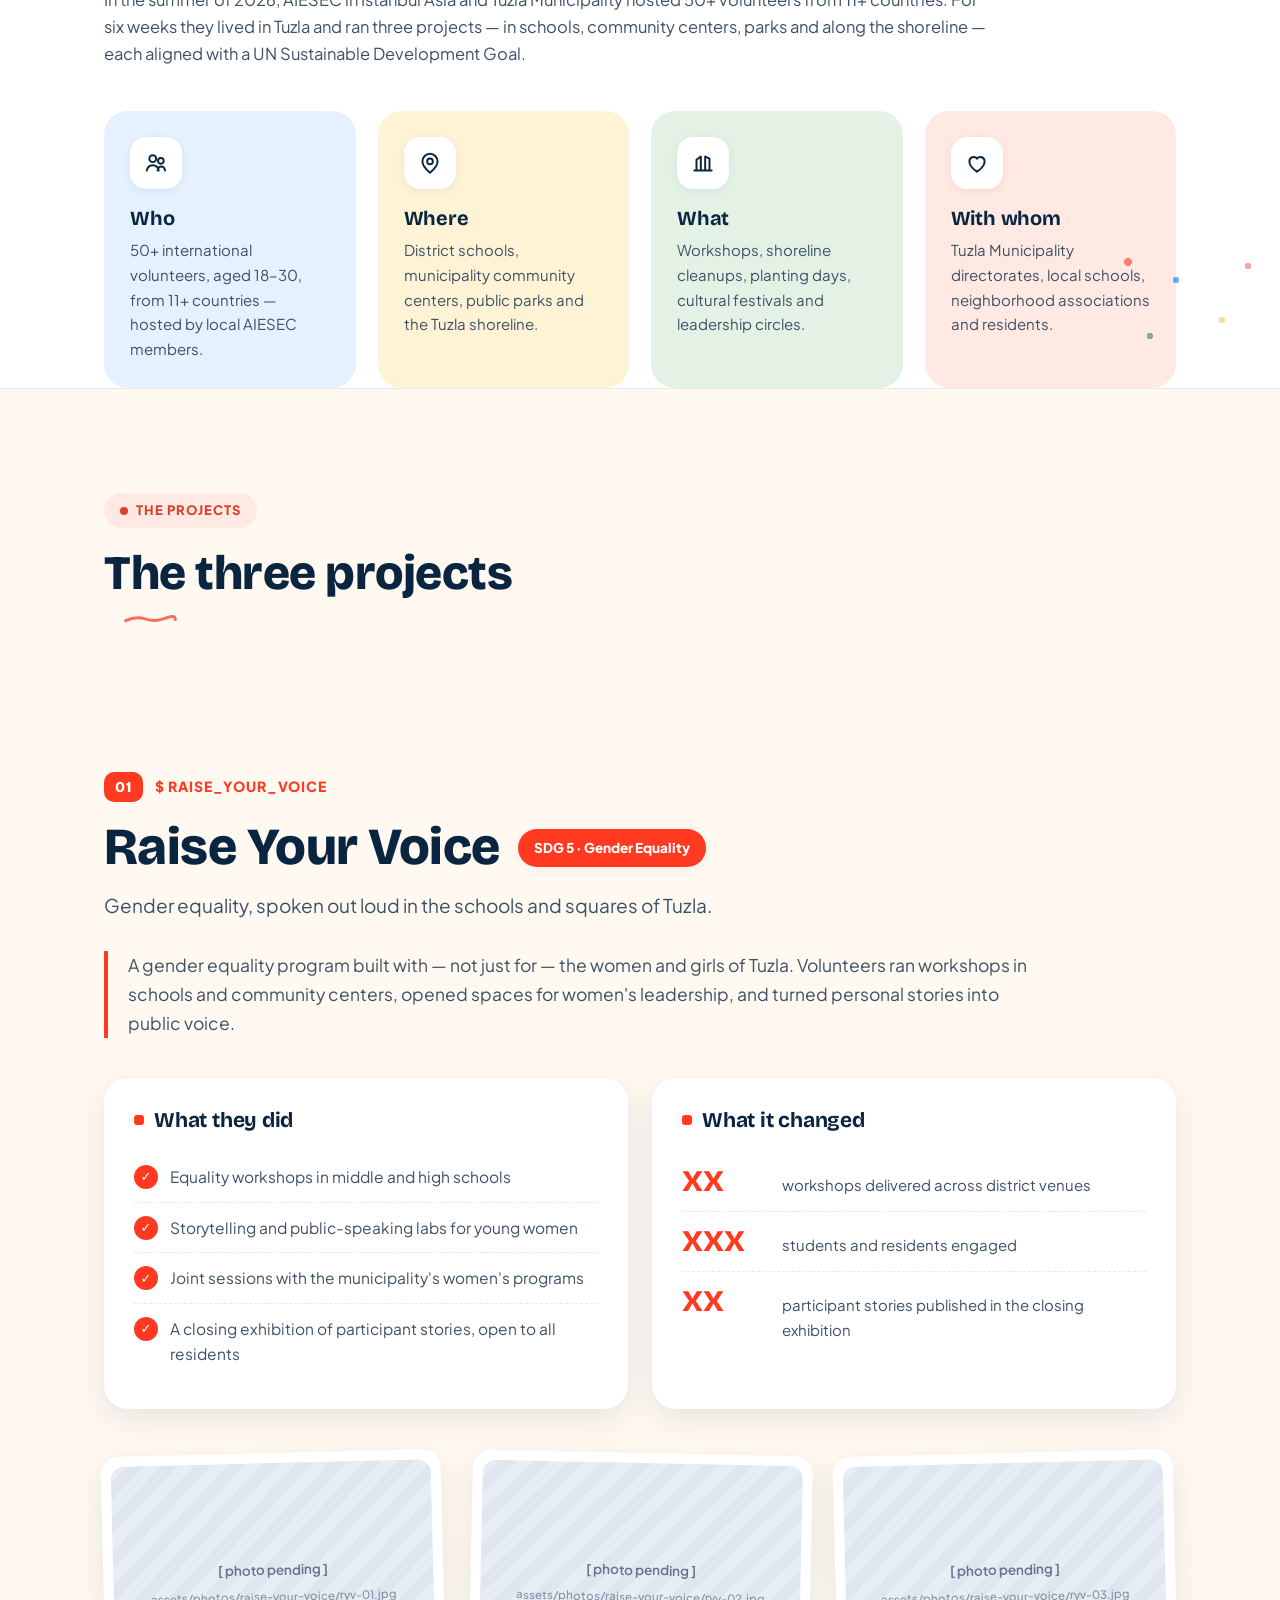
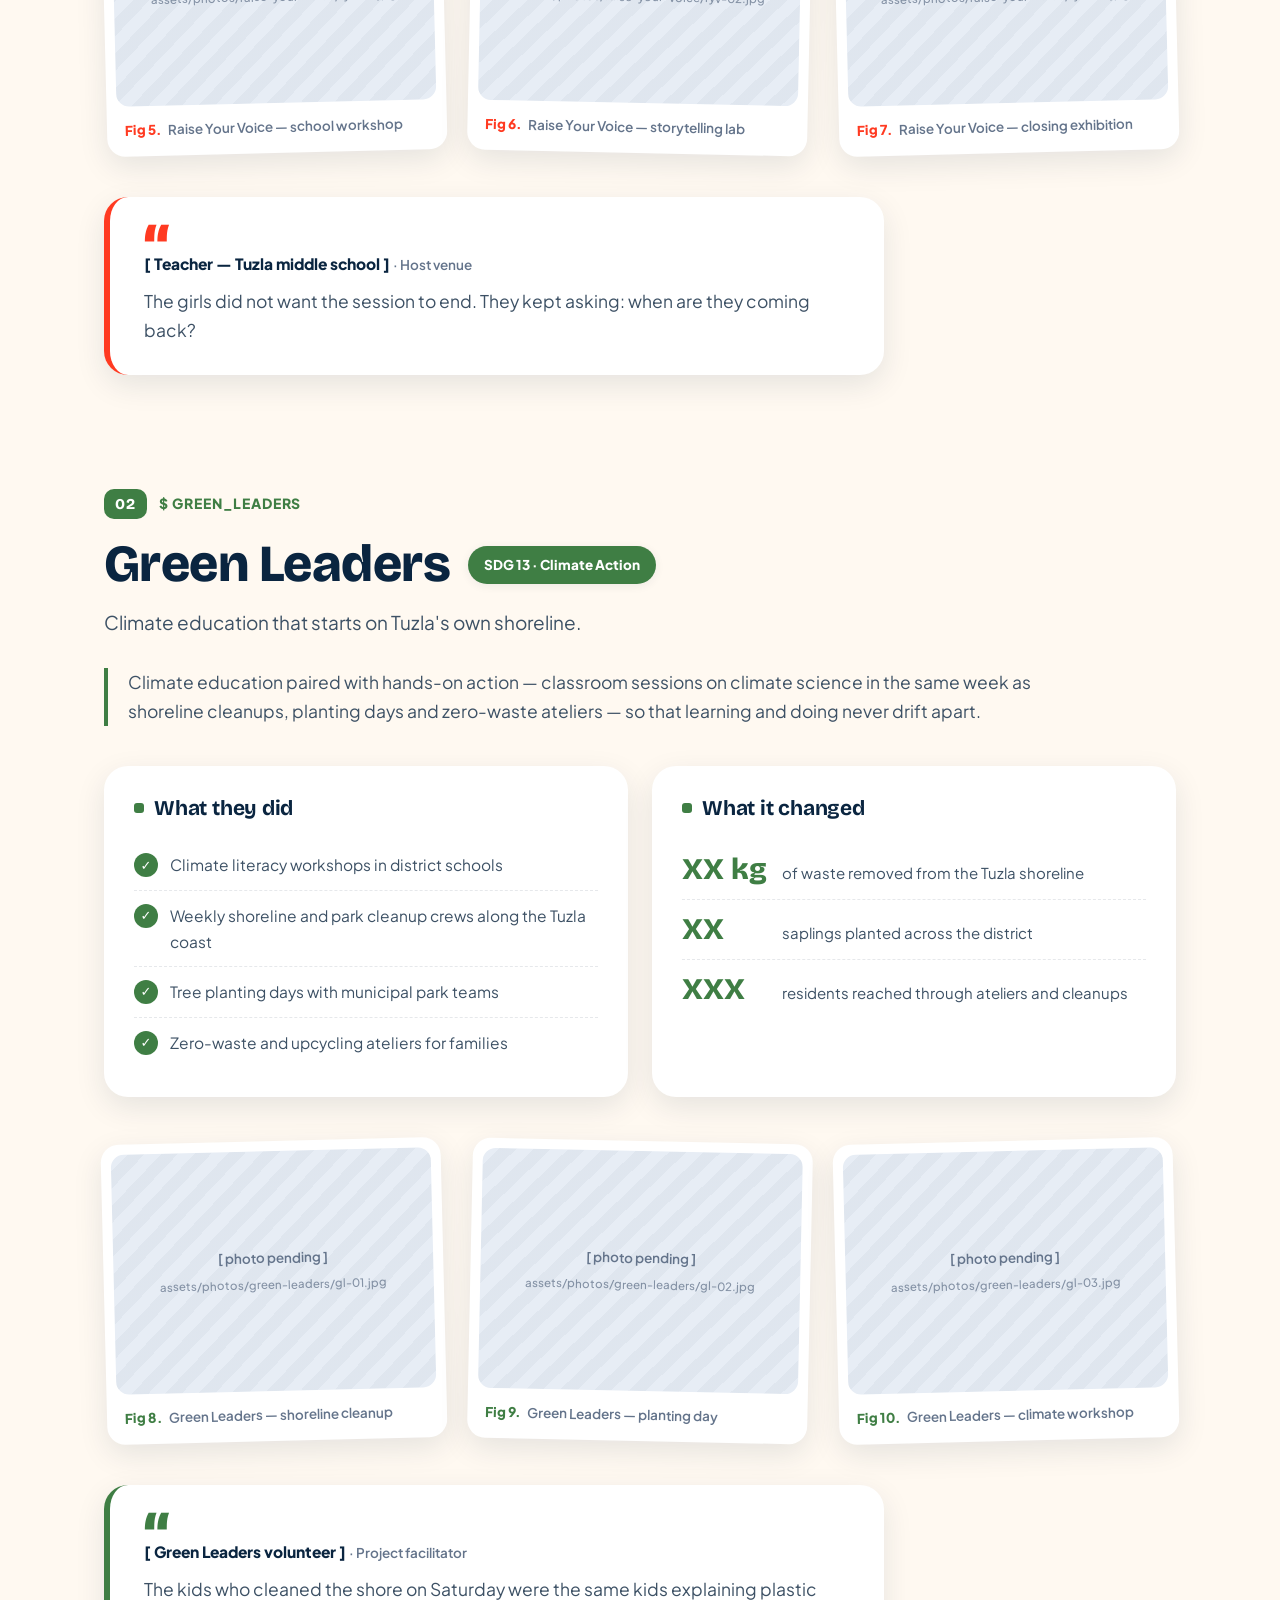
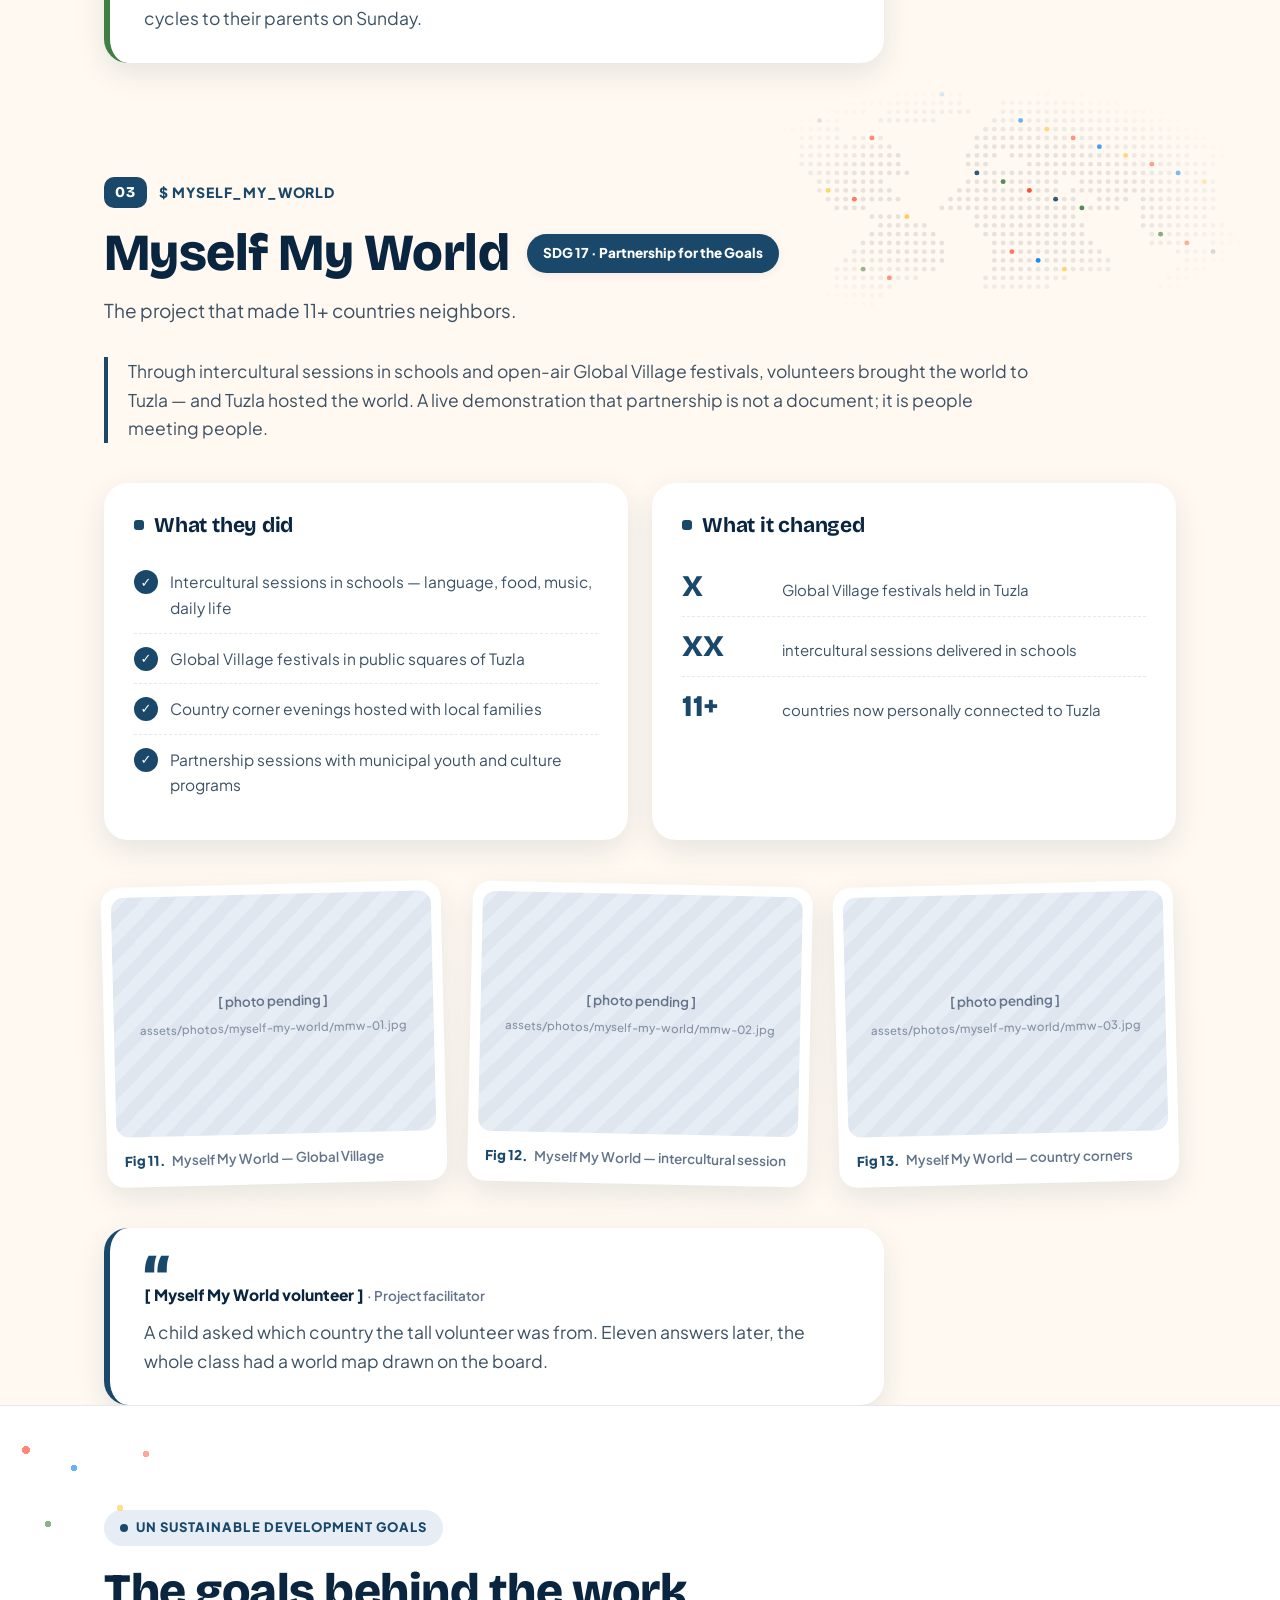
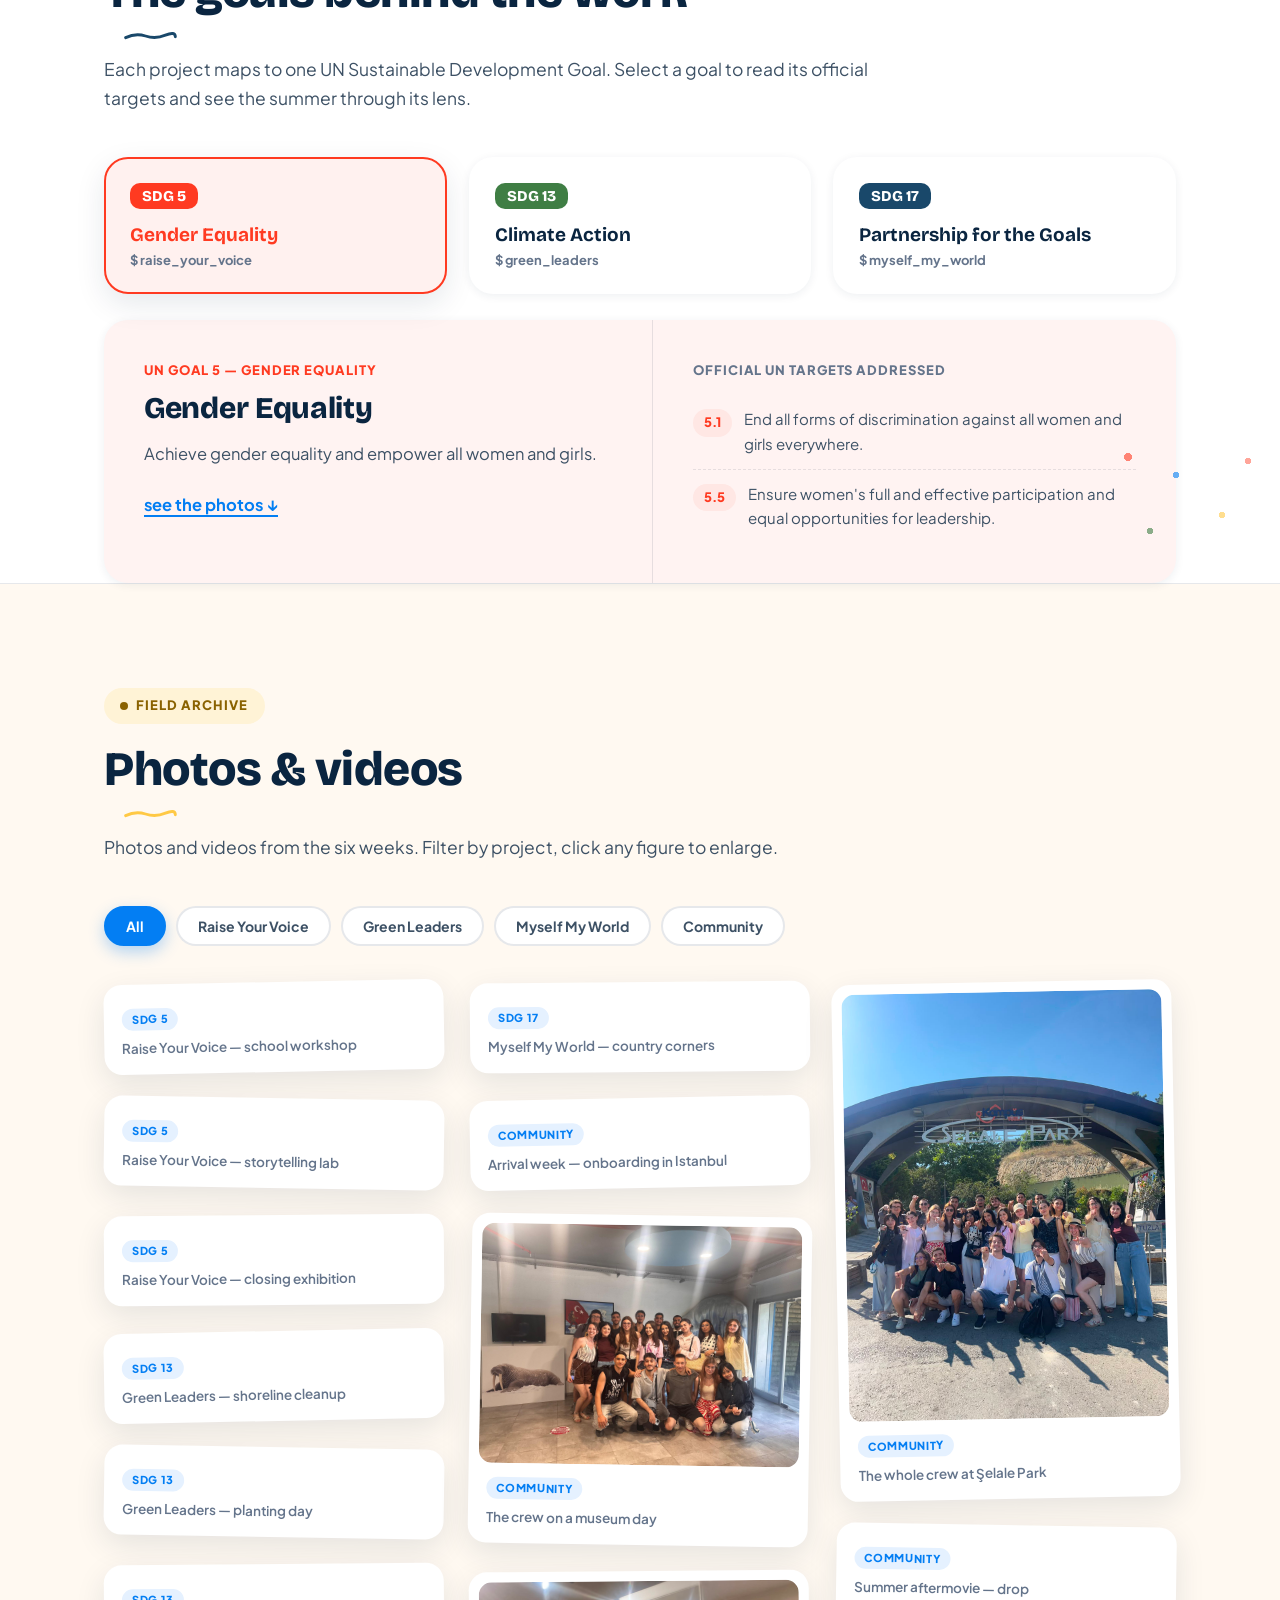
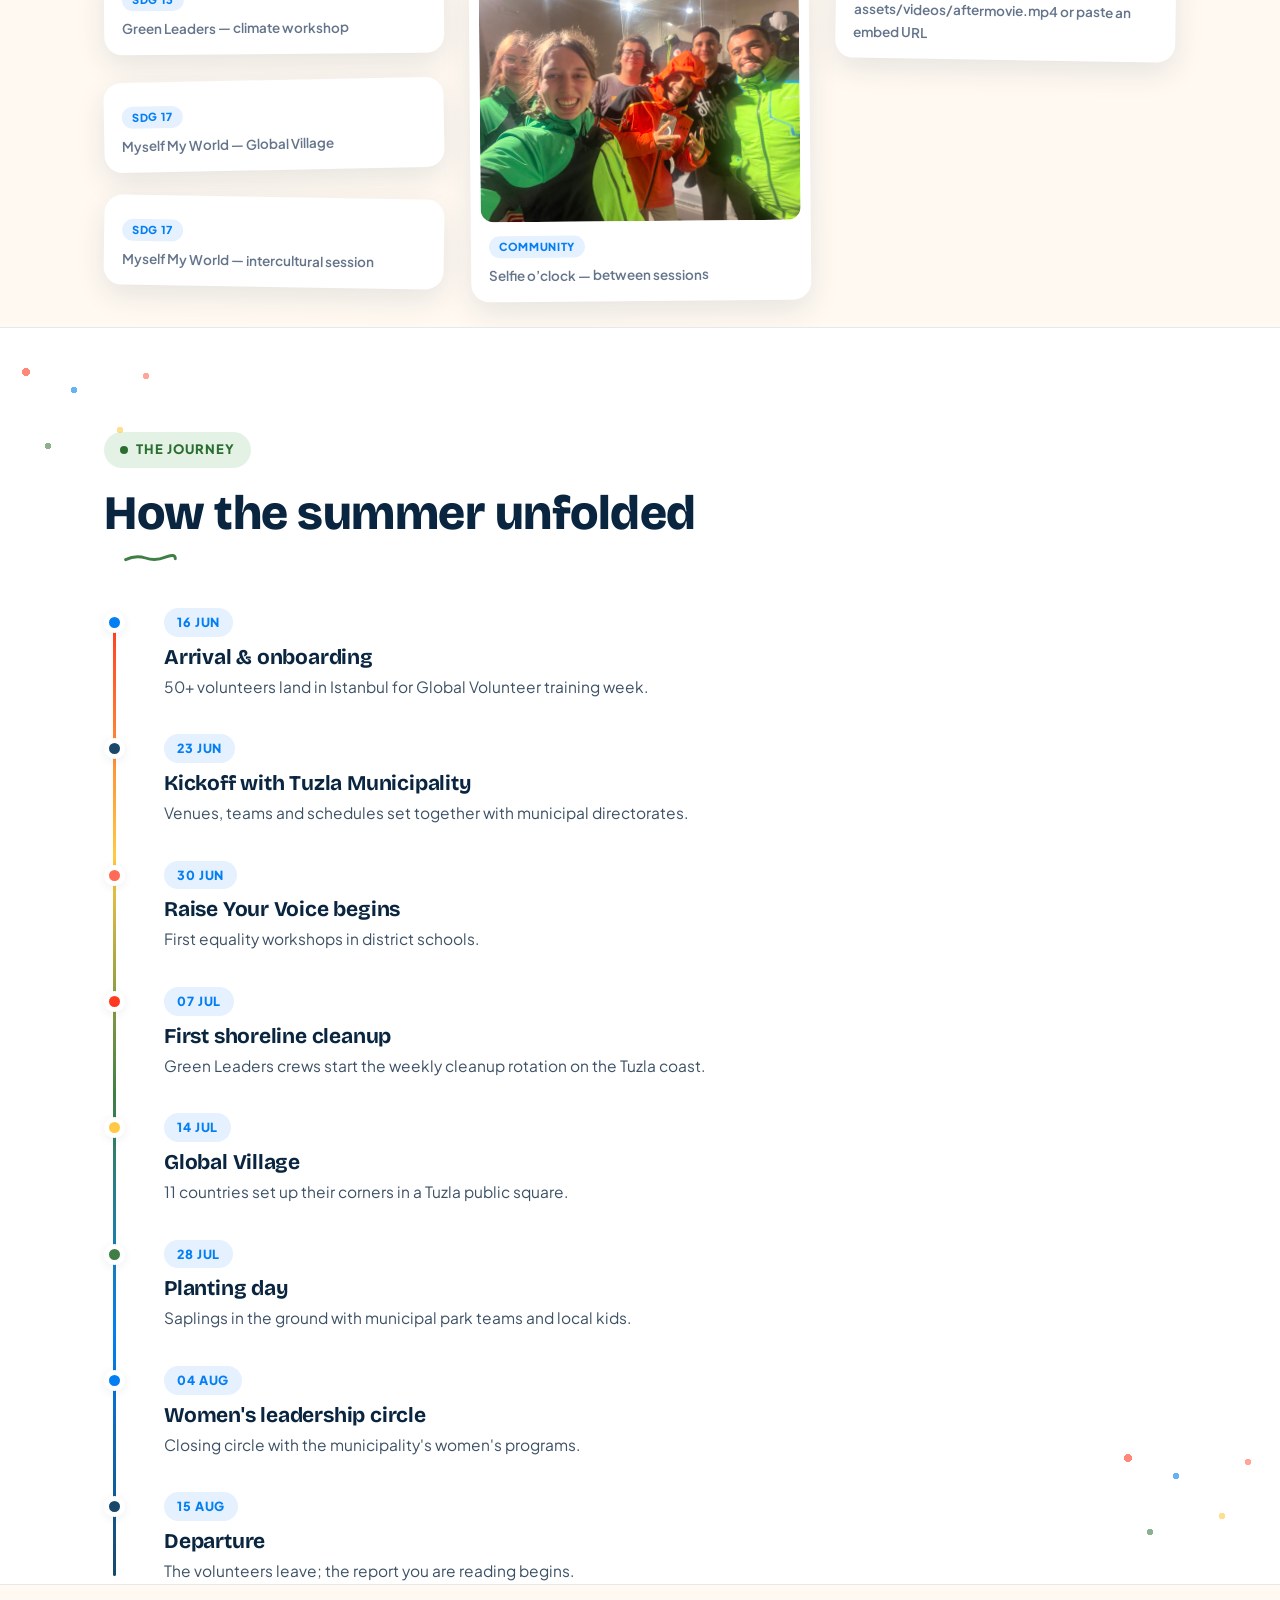
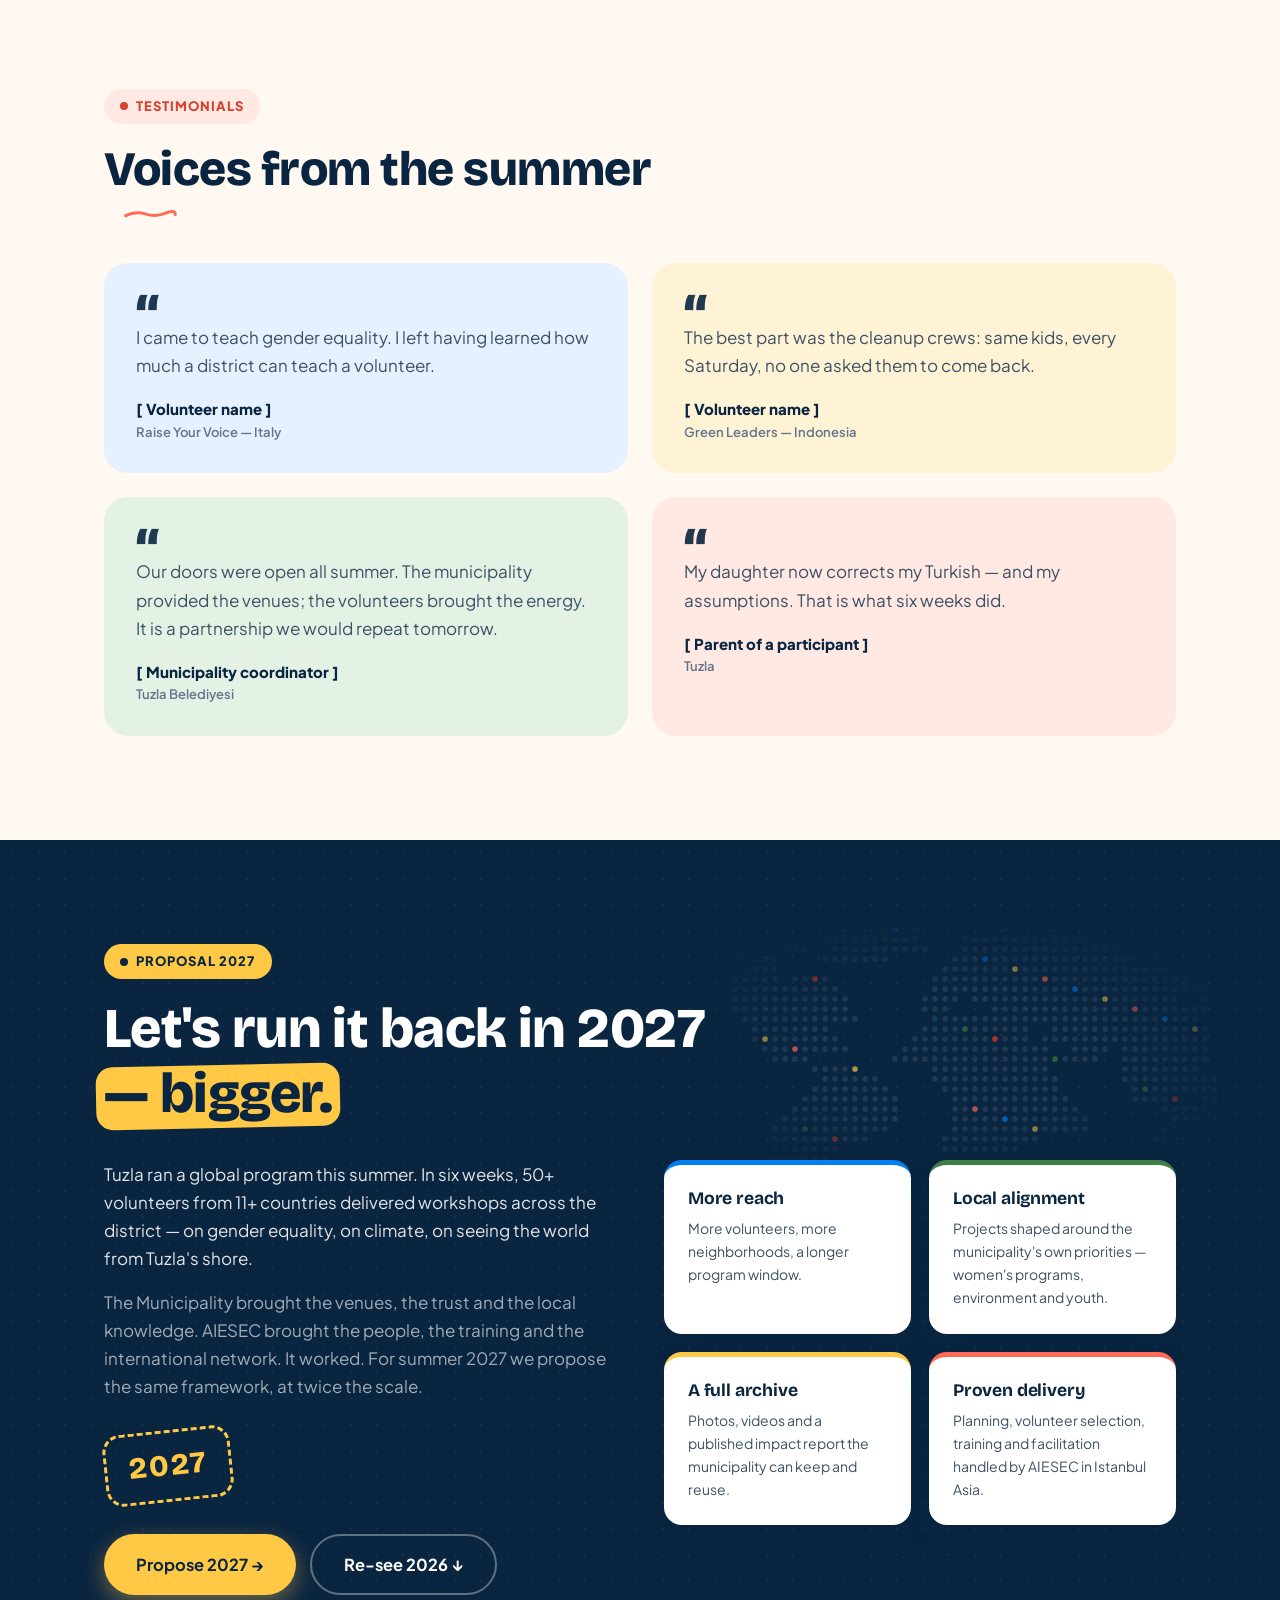
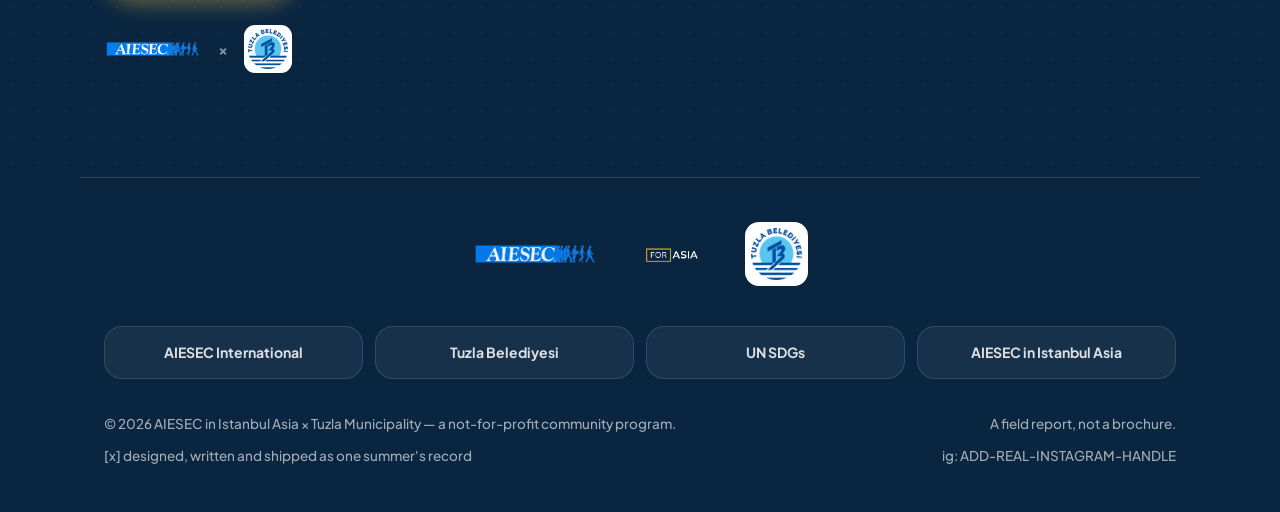
==== commit fadab0b6: "Hero: two-column layout — crew photo fully visible on first screen at all sizes" ====
--- a/index.html
+++ b/index.html
@@ -61,12 +61,44 @@
         <svg class="sparkle sp-a" viewBox="0 0 24 24"><path d="M12 0l2.6 9.4L24 12l-9.4 2.6L12 24l-2.6-9.4L0 12l9.4-2.6z"/></svg>
         <svg class="sparkle sp-b" viewBox="0 0 24 24"><path d="M12 0l2.6 9.4L24 12l-9.4 2.6L12 24l-2.6-9.4L0 12l9.4-2.6z"/></svg>
         <svg class="sparkle sp-c" viewBox="0 0 24 24"><path d="M12 0l2.6 9.4L24 12l-9.4 2.6L12 24l-2.6-9.4L0 12l9.4-2.6z"/></svg>
-        <svg class="starburst" viewBox="0 0 120 120">
-          <path class="sb-outer" d="M60 1 L67 20 L82 7 L84 27 L102 18 L98 38 L118 36 L107 52 L120 60 L107 68 L118 84 L98 82 L102 102 L84 93 L82 113 L67 100 L60 119 L53 100 L38 113 L36 93 L18 102 L22 82 L2 84 L13 68 L0 60 L13 52 L2 36 L22 38 L18 18 L36 27 L38 7 L53 20 Z"/>
-          <path class="sb-inner" d="M60 14 L65 28 L77 18 L78 32 L91 27 L86 40 L100 40 L92 51 L102 60 L92 69 L100 80 L86 80 L91 93 L78 88 L77 102 L65 92 L60 106 L55 92 L43 102 L42 88 L29 93 L34 80 L20 80 L28 69 L18 60 L28 51 L20 40 L34 40 L29 27 L43 32 L42 18 L55 28 Z"/>
-          <text x="60" y="70" text-anchor="middle">2026</text>
-        </svg>
-      </div>
+      </div>
+      <div class="container hero-grid">
+        <div class="hero-copy">
+          <span class="hero-badge reveal">
+            <span class="hb-dots" aria-hidden="true"><i style="background:#FF3A21"></i><i style="background:#FFC945"></i><i style="background:#19486A"></i></span>
+            <span data-i18n="hero.badge">AIESEC in Istanbul Asia × Tuzla Municipality</span>
+          </span>
+          <h1 class="hero-title reveal">
+            <span data-i18n="hero.title.a">50+ volunteers. 11 countries. 3 projects.</span>
+            <span class="hl"><span data-i18n="hero.title.b">1 summer.</span></span>
+          </h1>
+          <p class="hero-sub reveal" data-i18n="hero.sub"></p>
+          <div class="hero-ctas reveal">
+            <a class="btn btn-primary btn-lg" href="#figures" data-i18n="hero.cta1">See the report ↓</a>
+            <a class="btn btn-ghost btn-lg" href="#partner" data-i18n="nav.cta">Partner 2027</a>
+          </div>
+        </div>
+
+        <div class="hero-photo reveal">
+          <span class="hp-blob" aria-hidden="true"></span>
+          <span class="hp-blob2" aria-hidden="true"></span>
+          <svg class="starburst" viewBox="0 0 120 120" aria-hidden="true">
+            <path class="sb-outer" d="M60 1 L67 20 L82 7 L84 27 L102 18 L98 38 L118 36 L107 52 L120 60 L107 68 L118 84 L98 82 L102 102 L84 93 L82 113 L67 100 L60 119 L53 100 L38 113 L36 93 L18 102 L22 82 L2 84 L13 68 L0 60 L13 52 L2 36 L22 38 L18 18 L36 27 L38 7 L53 20 Z"/>
+            <path class="sb-inner" d="M60 14 L65 28 L77 18 L78 32 L91 27 L86 40 L100 40 L92 51 L102 60 L92 69 L100 80 L86 80 L91 93 L78 88 L77 102 L65 92 L60 106 L55 92 L43 102 L42 88 L29 93 L34 80 L20 80 L28 69 L18 60 L28 51 L20 40 L34 40 L29 27 L43 32 L42 18 L55 28 Z"/>
+            <text x="60" y="70" text-anchor="middle">2026</text>
+          </svg>
+          <figure class="hp-frame" id="hero-photo" role="button" tabindex="0" aria-label="Enlarge the crew photo">
+            <img src="assets/photos/community/mainprojectphoto.jpeg" alt="The AIESEC volunteers group at Şelale Park, Tuzla" />
+            <span class="hp-badge" data-i18n="hero.photoBadge">50+ volunteers</span>
+            <figcaption class="hp-cap">
+              <span class="hp-dots" aria-hidden="true"><i></i><i></i><i></i></span>
+              <span data-i18n="hero.photoCap">The whole crew at Şelale Park — one summer in Tuzla</span>
+            </figcaption>
+          </figure>
+        </div>
+      </div>
+
+      <div class="hero-stickers reveal" id="hero-stickers"></div>
       <div class="container hero-inner">
         <span class="hero-badge reveal">
           <span class="hb-dots" aria-hidden="true"><i style="background:#FF3A21"></i><i style="background:#FFC945"></i><i style="background:#19486A"></i></span>
--- a/css/styles.css
+++ b/css/styles.css
@@ -222,7 +222,7 @@
 
 /* ---------- hero ---------- */
 
-.hero { position: relative; padding: 84px 0 0; overflow: hidden; }
+.hero { position: relative; padding: 52px 0 0; overflow: hidden; }
 .hero-deco { position: absolute; inset: 0; pointer-events: none; }
 .blob { position: absolute; border-radius: 50%; filter: blur(70px); opacity: .55; }
 .blob-a { width: 480px; height: 480px; background: #BFE0FF; top: -160px; right: -120px; }
@@ -235,8 +235,8 @@
 @keyframes twinkle { 0%, 100% { transform: scale(1) rotate(0deg); opacity: .9; } 50% { transform: scale(1.35) rotate(18deg); opacity: .5; } }
 
 .starburst {
-  position: absolute; top: 170px; right: 5%;
-  width: 118px; height: 118px;
+  position: absolute; top: -54px; left: -58px;
+  width: 106px; height: 106px; z-index: 2;
   animation: spin 26s linear infinite;
 }
 .starburst .sb-outer { fill: var(--yellow); }
@@ -248,21 +248,26 @@
 }
 @keyframes spin { to { transform: rotate(360deg); } }
 
-.hero-inner { position: relative; text-align: center; }
+.hero-grid {
+  position: relative;
+  display: grid; grid-template-columns: 1.08fr 0.92fr;
+  gap: 52px; align-items: center;
+}
+.hero-copy { position: relative; text-align: left; }
 .hero-badge {
   display: inline-flex; align-items: center; gap: 12px;
   background: var(--white); border: 1.5px solid var(--line);
   border-radius: var(--r-full); padding: 9px 20px;
   font-weight: 700; font-size: 14px; color: var(--ink);
-  box-shadow: var(--sh-sm); margin-bottom: 30px;
+  box-shadow: var(--sh-sm); margin-bottom: 26px;
 }
 .hb-dots { display: inline-flex; gap: 5px; }
 .hb-dots i { width: 9px; height: 9px; border-radius: 50%; display: block; }
 
 .hero-title {
-  font-size: clamp(40px, 6.4vw, 76px);
-  font-weight: 800; line-height: 1.06; letter-spacing: -0.02em;
-  max-width: 21ch; margin: 0 auto 26px;
+  font-size: clamp(38px, 4.4vw, 58px);
+  font-weight: 800; line-height: 1.08; letter-spacing: -0.02em;
+  margin: 0 0 20px;
 }
 .hl { position: relative; display: inline-block; color: var(--ink); white-space: nowrap; }
 .hl::before {
@@ -272,11 +277,11 @@
 }
 .hl-swash { display: none; }
 
-.hero-sub { max-width: 60ch; margin: 0 auto 36px; font-size: 18.5px; color: var(--ink-soft); }
-.hero-ctas { display: flex; gap: 14px; justify-content: center; flex-wrap: wrap; margin-bottom: 54px; }
+.hero-sub { max-width: 54ch; margin: 0 0 32px; font-size: 17.5px; color: var(--ink-soft); }
+.hero-ctas { display: flex; gap: 14px; justify-content: flex-start; flex-wrap: wrap; }
 
 /* hero crew photo */
-.hero-photo { position: relative; max-width: 700px; margin: 0 auto 64px; }
+.hero-photo { position: relative; max-width: 470px; width: 100%; margin: 0 auto; }
 .hp-blob {
   position: absolute; top: -26px; right: -40px; width: 58%; height: 46%;
   background: var(--yellow); border-radius: 40px; transform: rotate(7deg);
@@ -312,7 +317,7 @@
 /* SDG stickers */
 .hero-stickers {
   display: flex; gap: 22px; justify-content: center; align-items: stretch;
-  flex-wrap: wrap; padding-bottom: 64px;
+  flex-wrap: wrap; padding: 56px 0 64px;
 }
 .sticker {
   --sdg: var(--blue);
@@ -774,8 +779,17 @@
   .map-arc { opacity: 1 !important; transition: none; }
   .map-hub-ring { animation: none; opacity: .35; }
 }
+@media (min-width: 1024px) and (max-height: 820px) {
+  .hero { padding-top: 40px; }
+  .hero-title { font-size: clamp(34px, 3.7vw, 50px); }
+  .hero-sub { margin-bottom: 26px; }
+  .hero-photo { max-width: 430px; }
+  .hero-badge { margin-bottom: 20px; }
+}
+
 @media (max-width: 1100px) {
-  .starburst { display: none; }
+  .hero-grid { gap: 40px; }
+  .hp-blob { right: -22px; }
 }
 
 /* ---------- responsive ---------- */
@@ -787,6 +801,12 @@
 
 @media (max-width: 850px) {
   :root { --sp-section: 72px; }
+  .hero-grid { grid-template-columns: 1fr; gap: 46px; }
+  .hero-copy { text-align: center; }
+  .hero-title { max-width: 22ch; margin-left: auto; margin-right: auto; }
+  .hero-sub { margin-left: auto; margin-right: auto; }
+  .hero-ctas { justify-content: center; }
+  .hero-photo { max-width: 560px; margin: 10px auto 0; }
   .sdg-detail { grid-template-columns: 1fr; }
   .sdg-detail-left { border-right: 0; border-bottom: 1px solid var(--line); }
   .voices-grid { grid-template-columns: 1fr; }
@@ -818,6 +838,8 @@
   .hero-title { font-size: clamp(34px, 9.6vw, 44px); }
   .hero-sub { font-size: 16.5px; }
   .hero-photo { max-width: 100%; }
+  .starburst { width: 84px; height: 84px; top: -38px; left: -10px; }
+  .starburst text { font-size: 22px; }
   .hp-frame { transform: none; padding: 8px 8px 0; border-radius: 20px; }
   .hp-frame:hover { transform: translateY(-3px); }
   .hp-badge { top: 18px; right: 18px; font-size: 12.5px; padding: 8px 14px; }
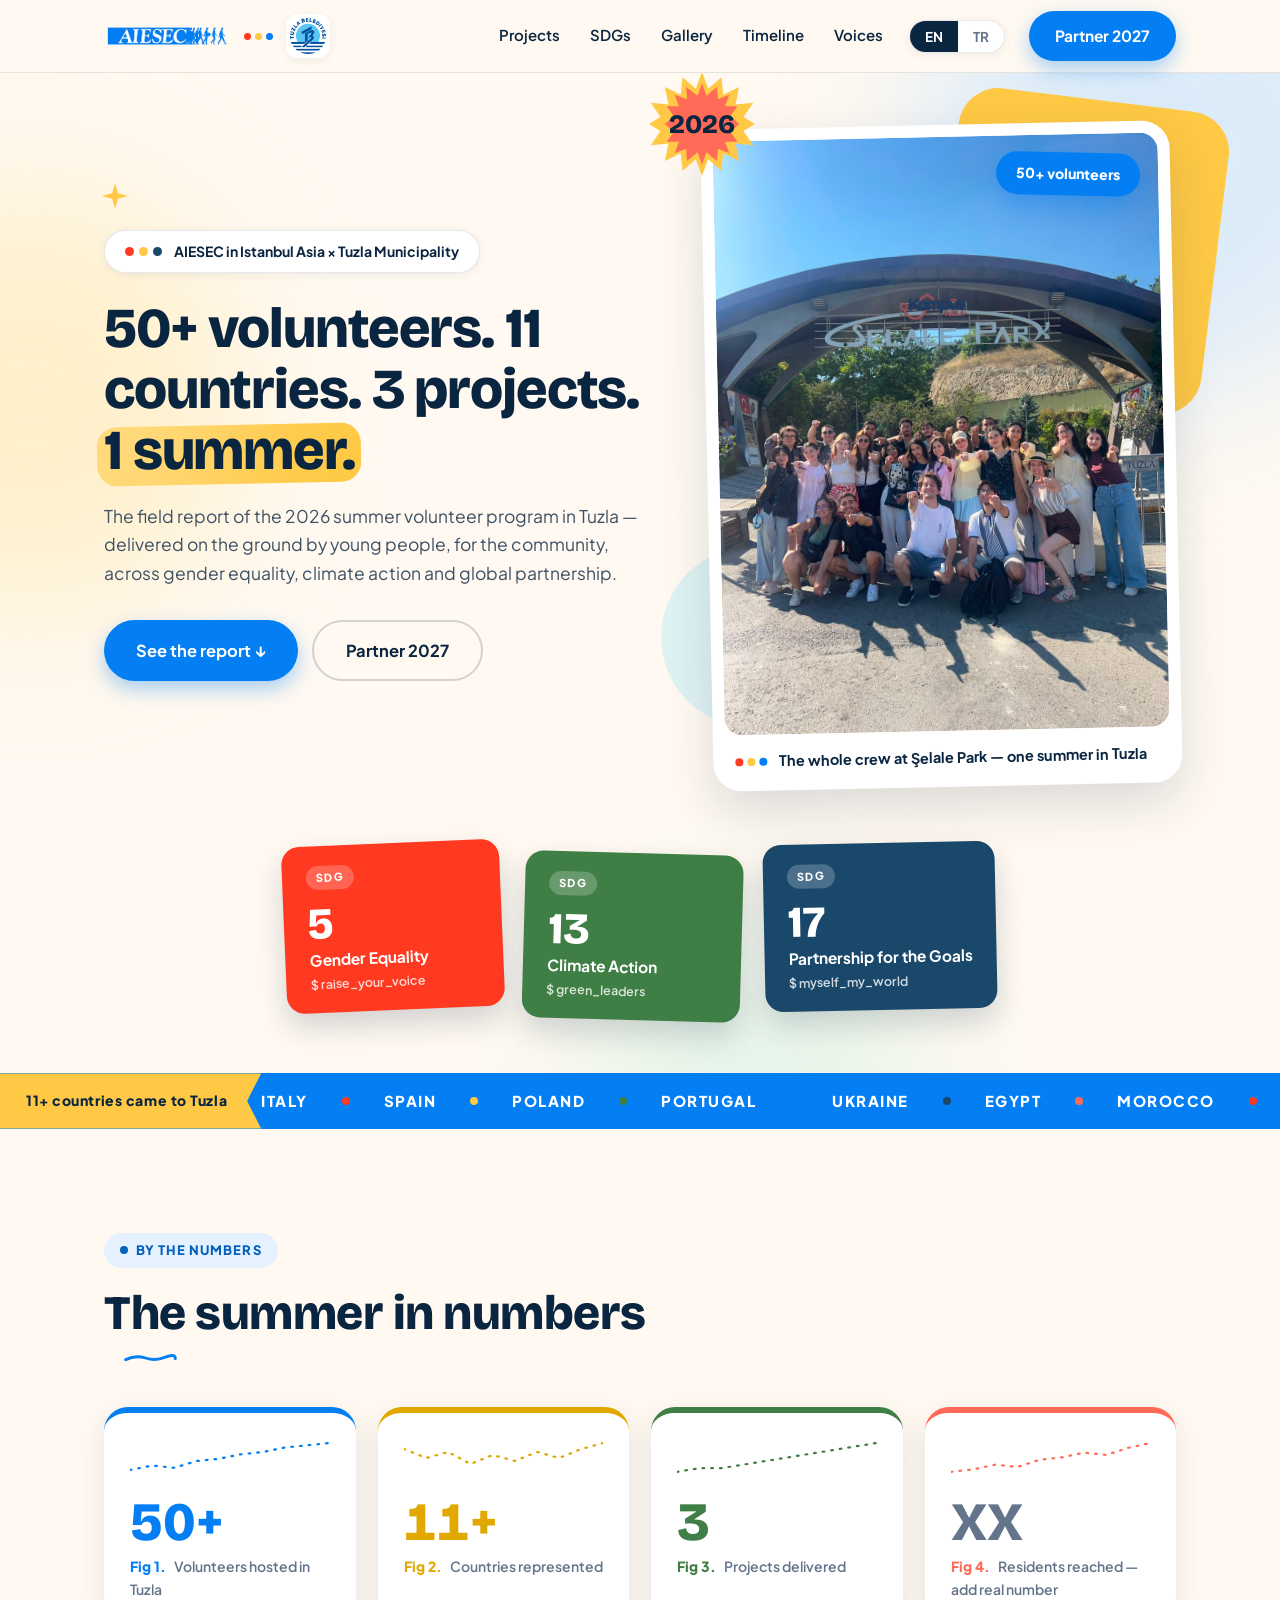
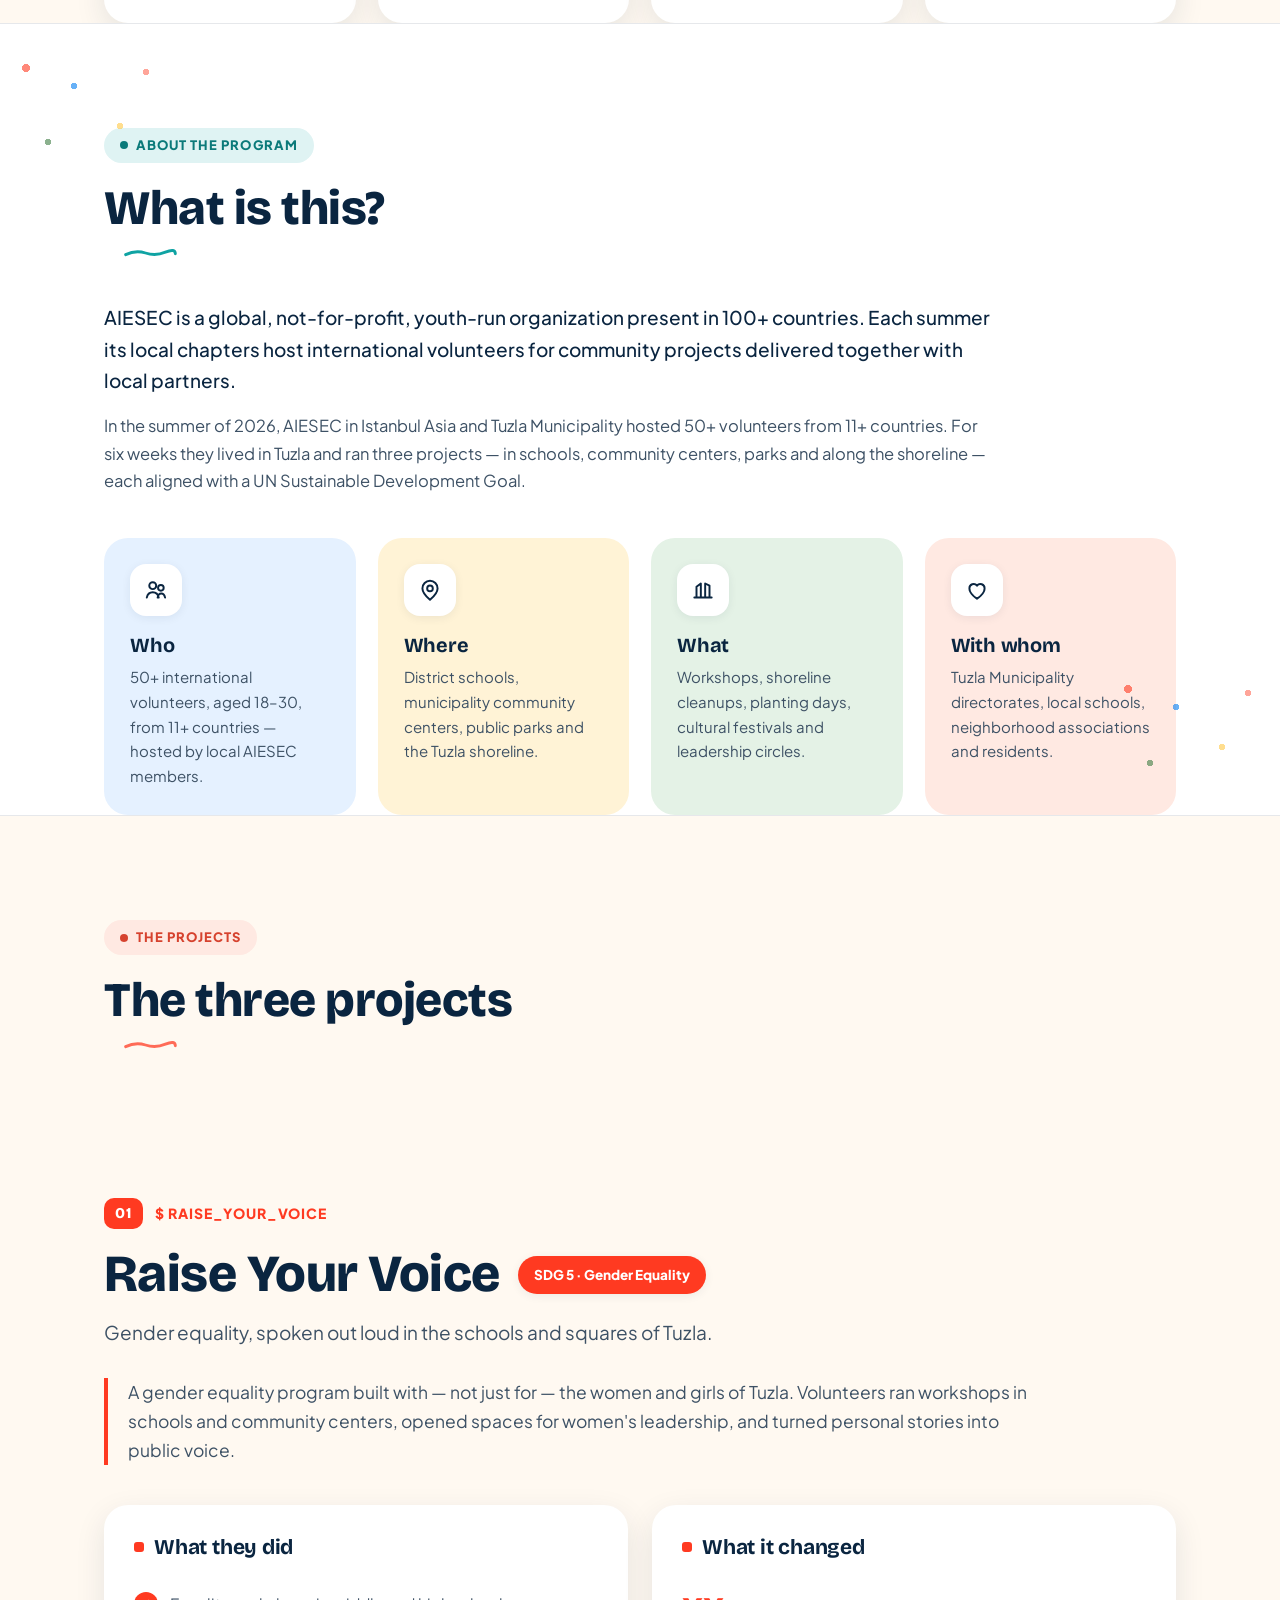
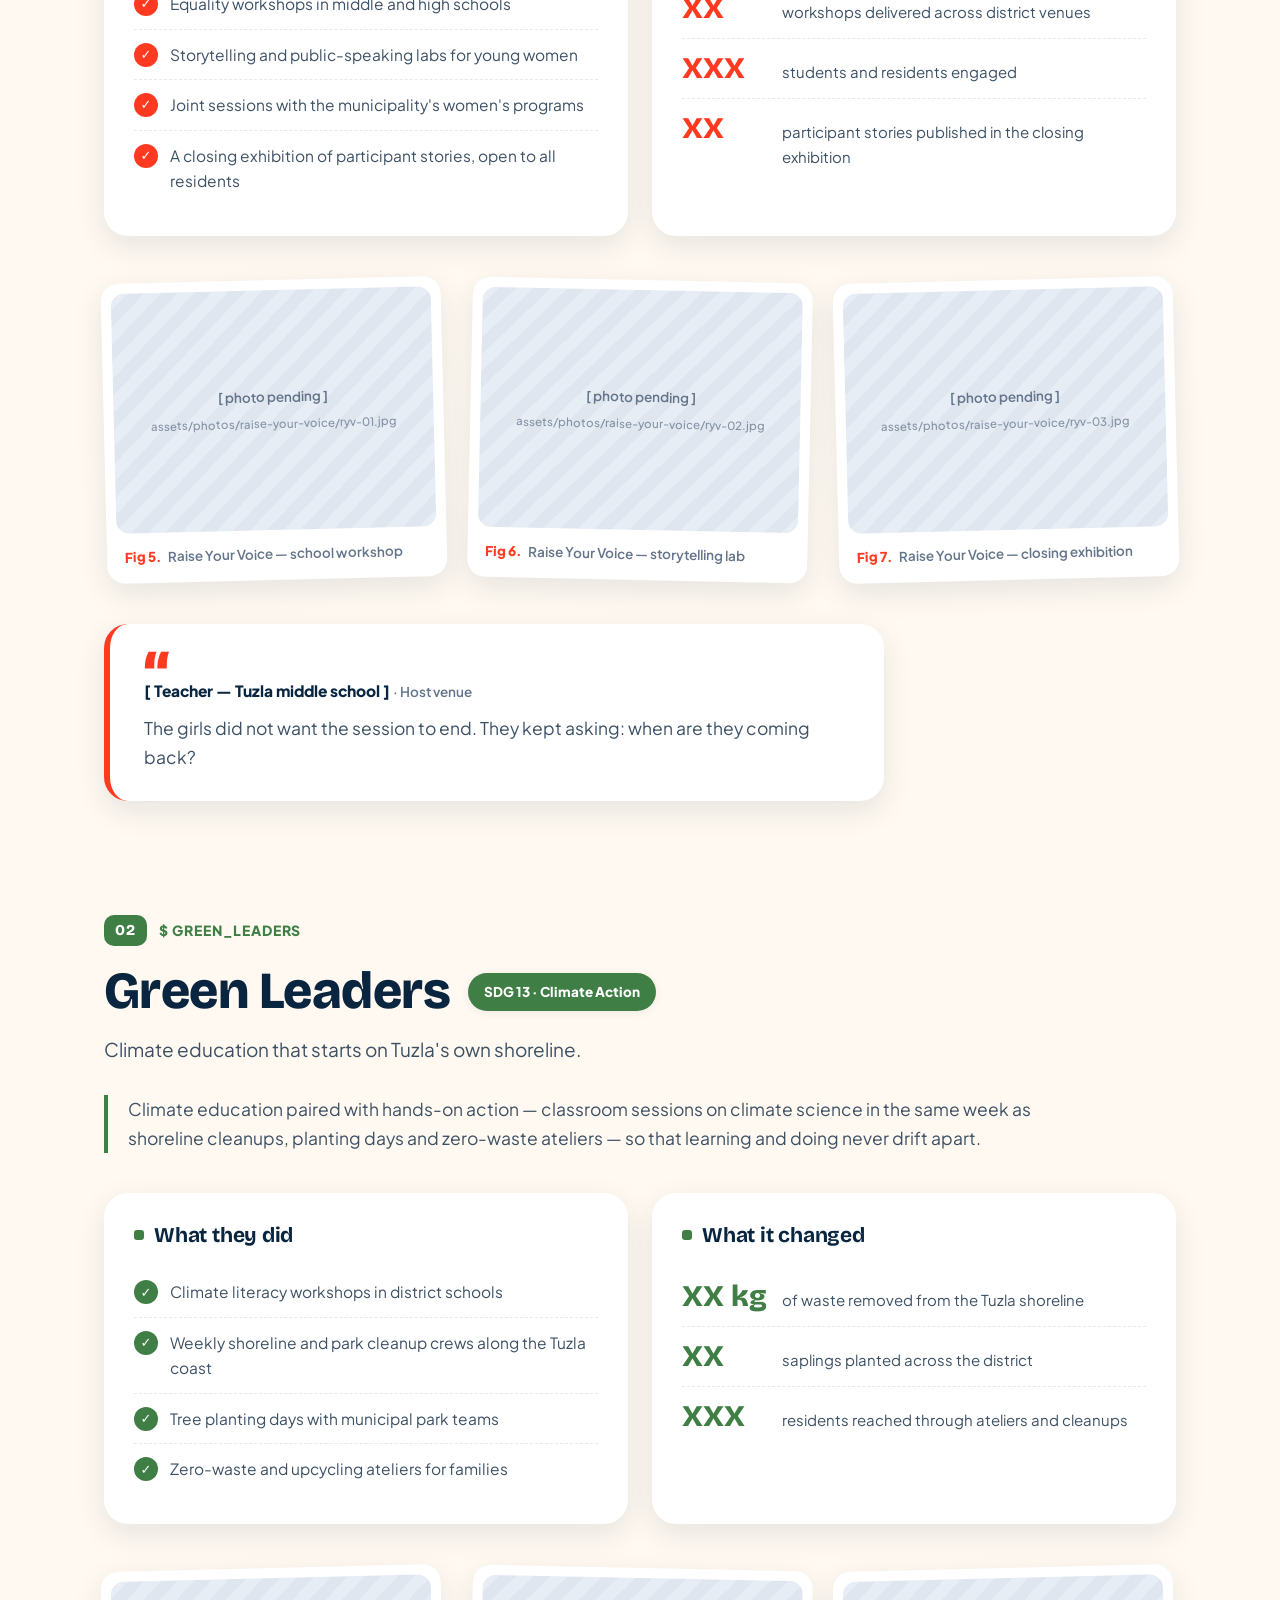
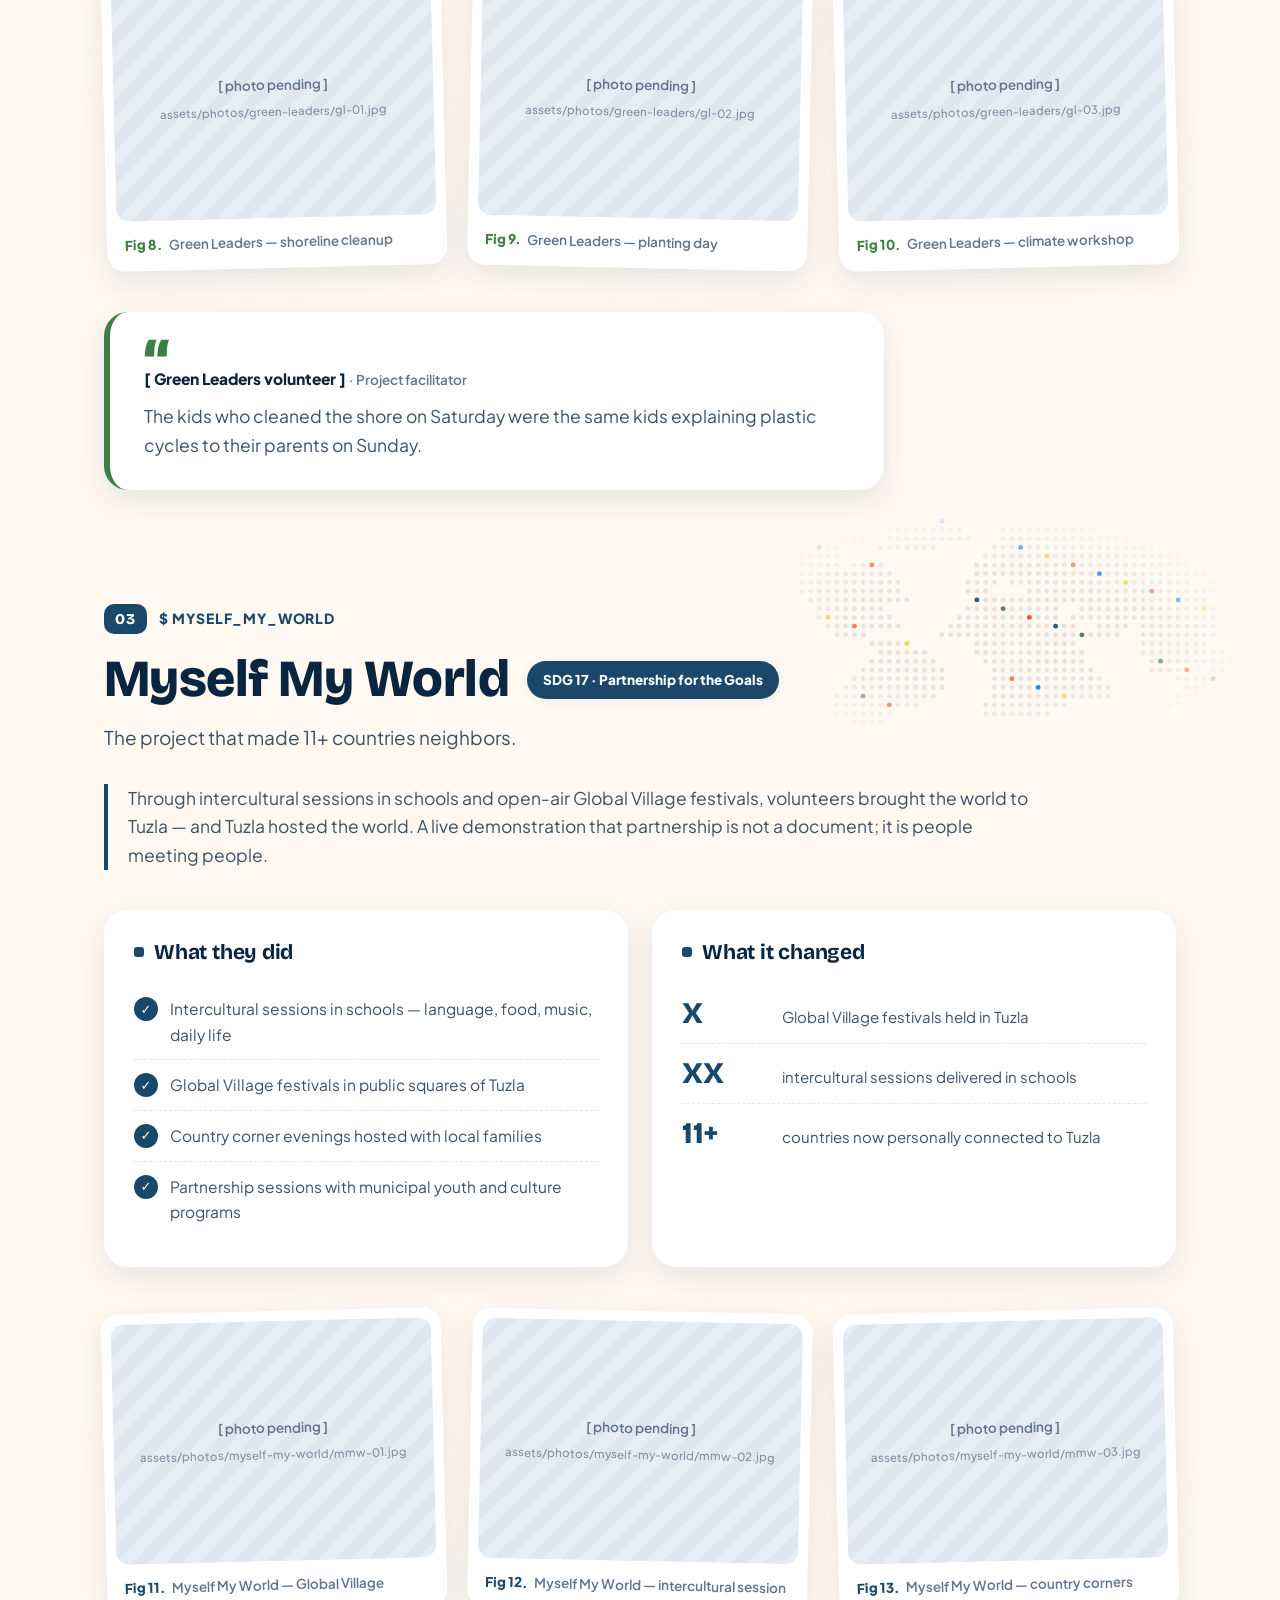
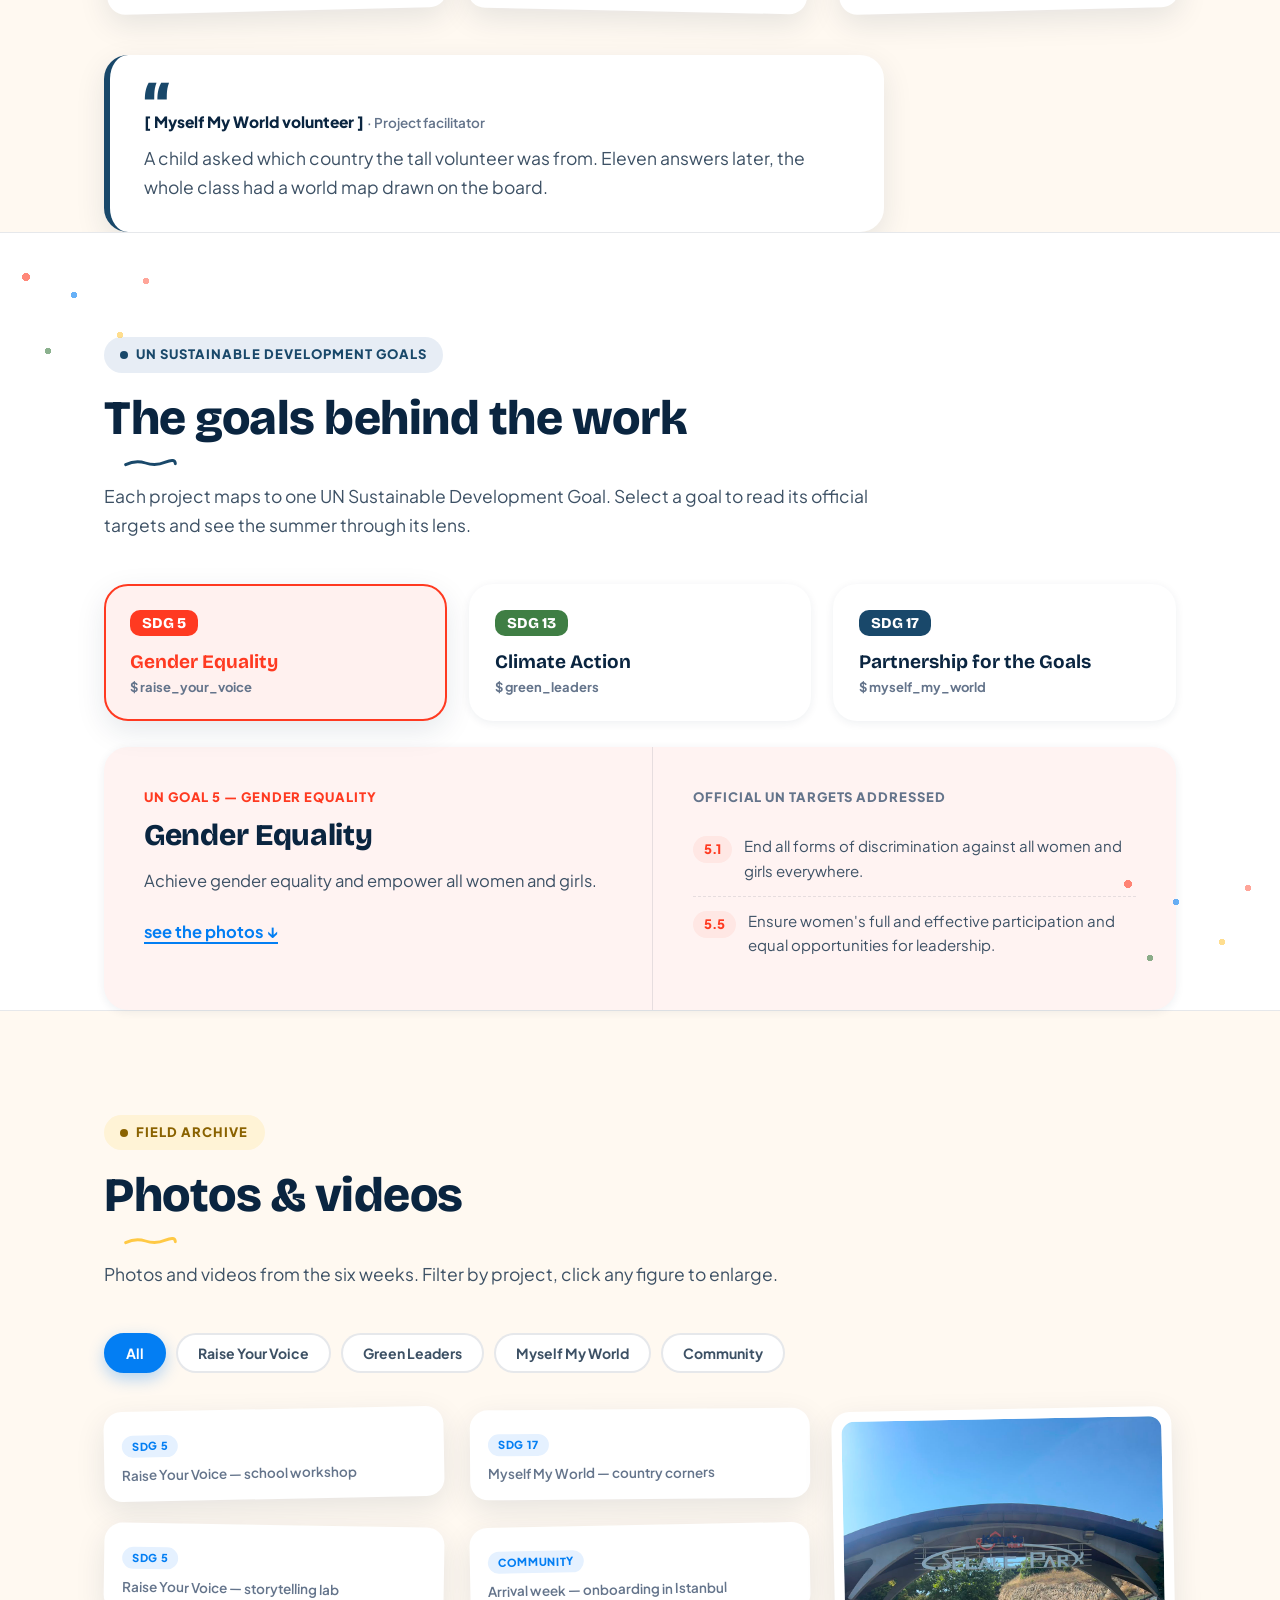
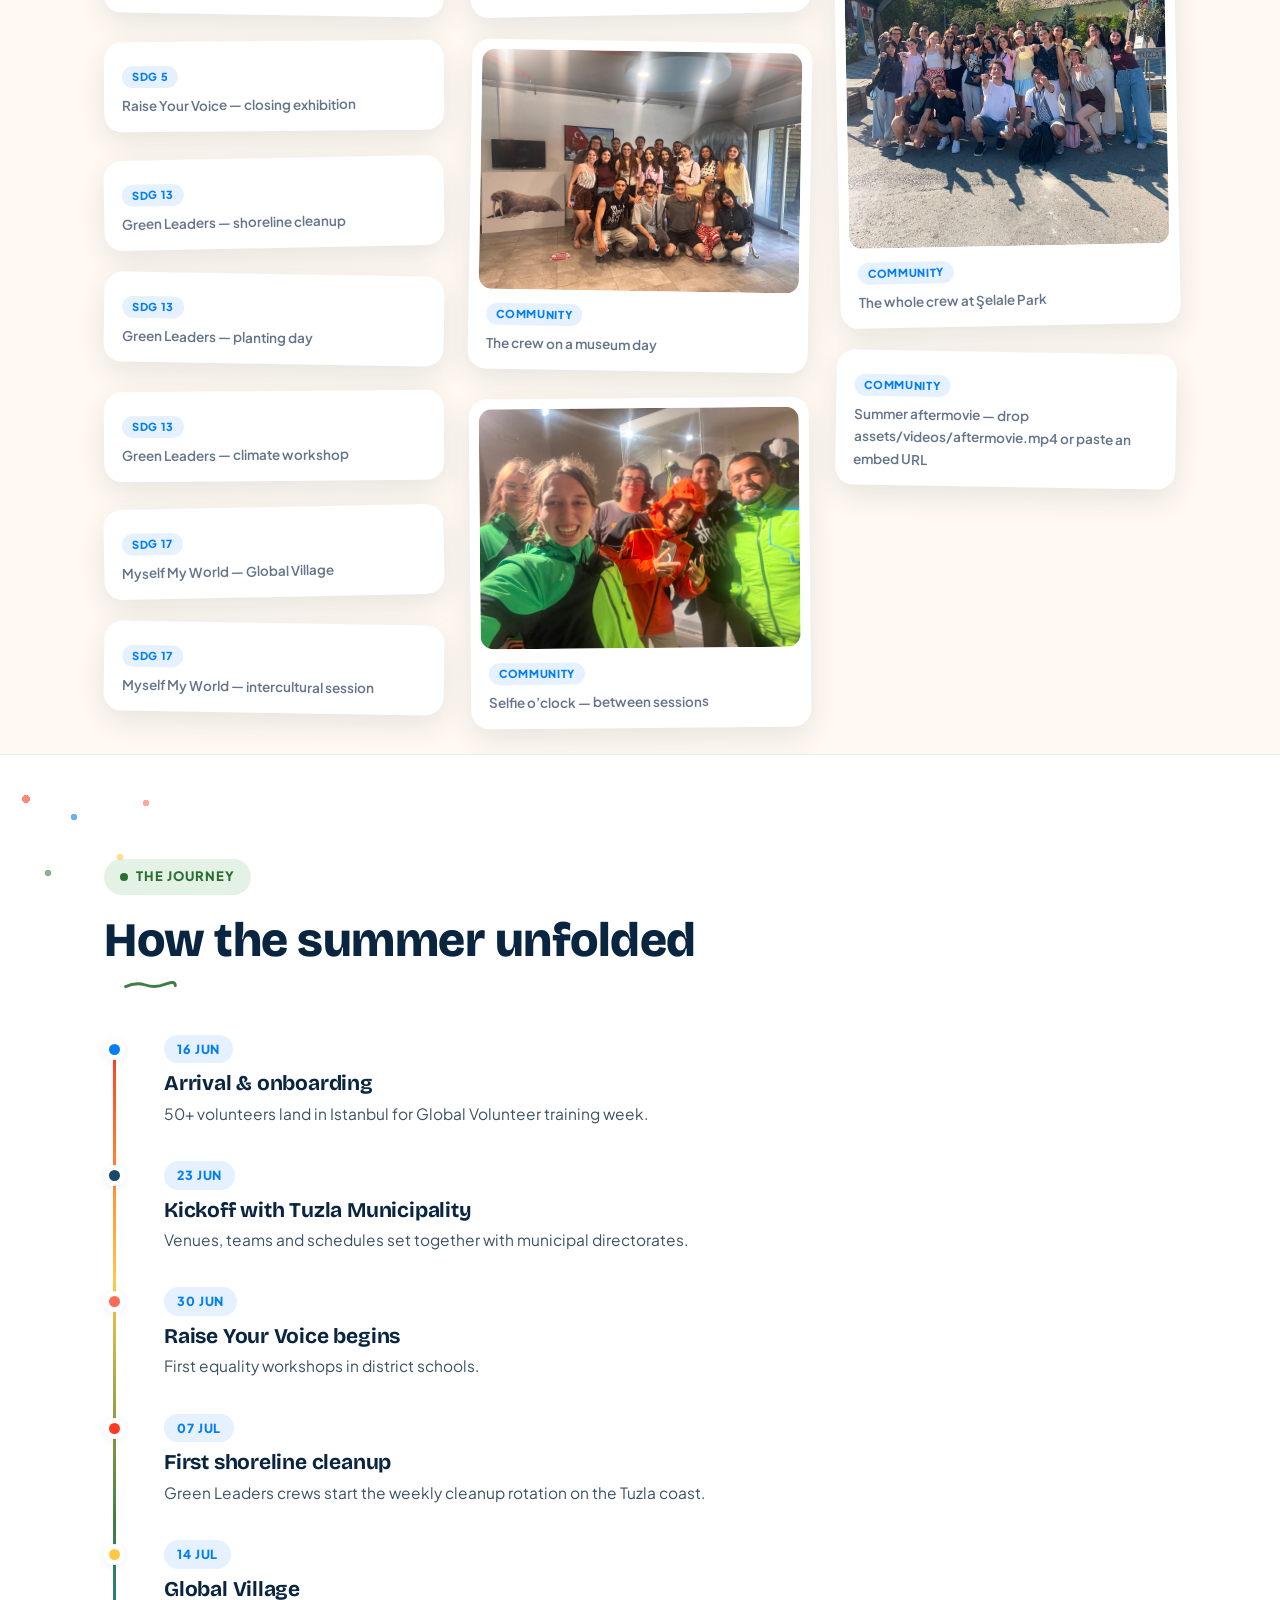
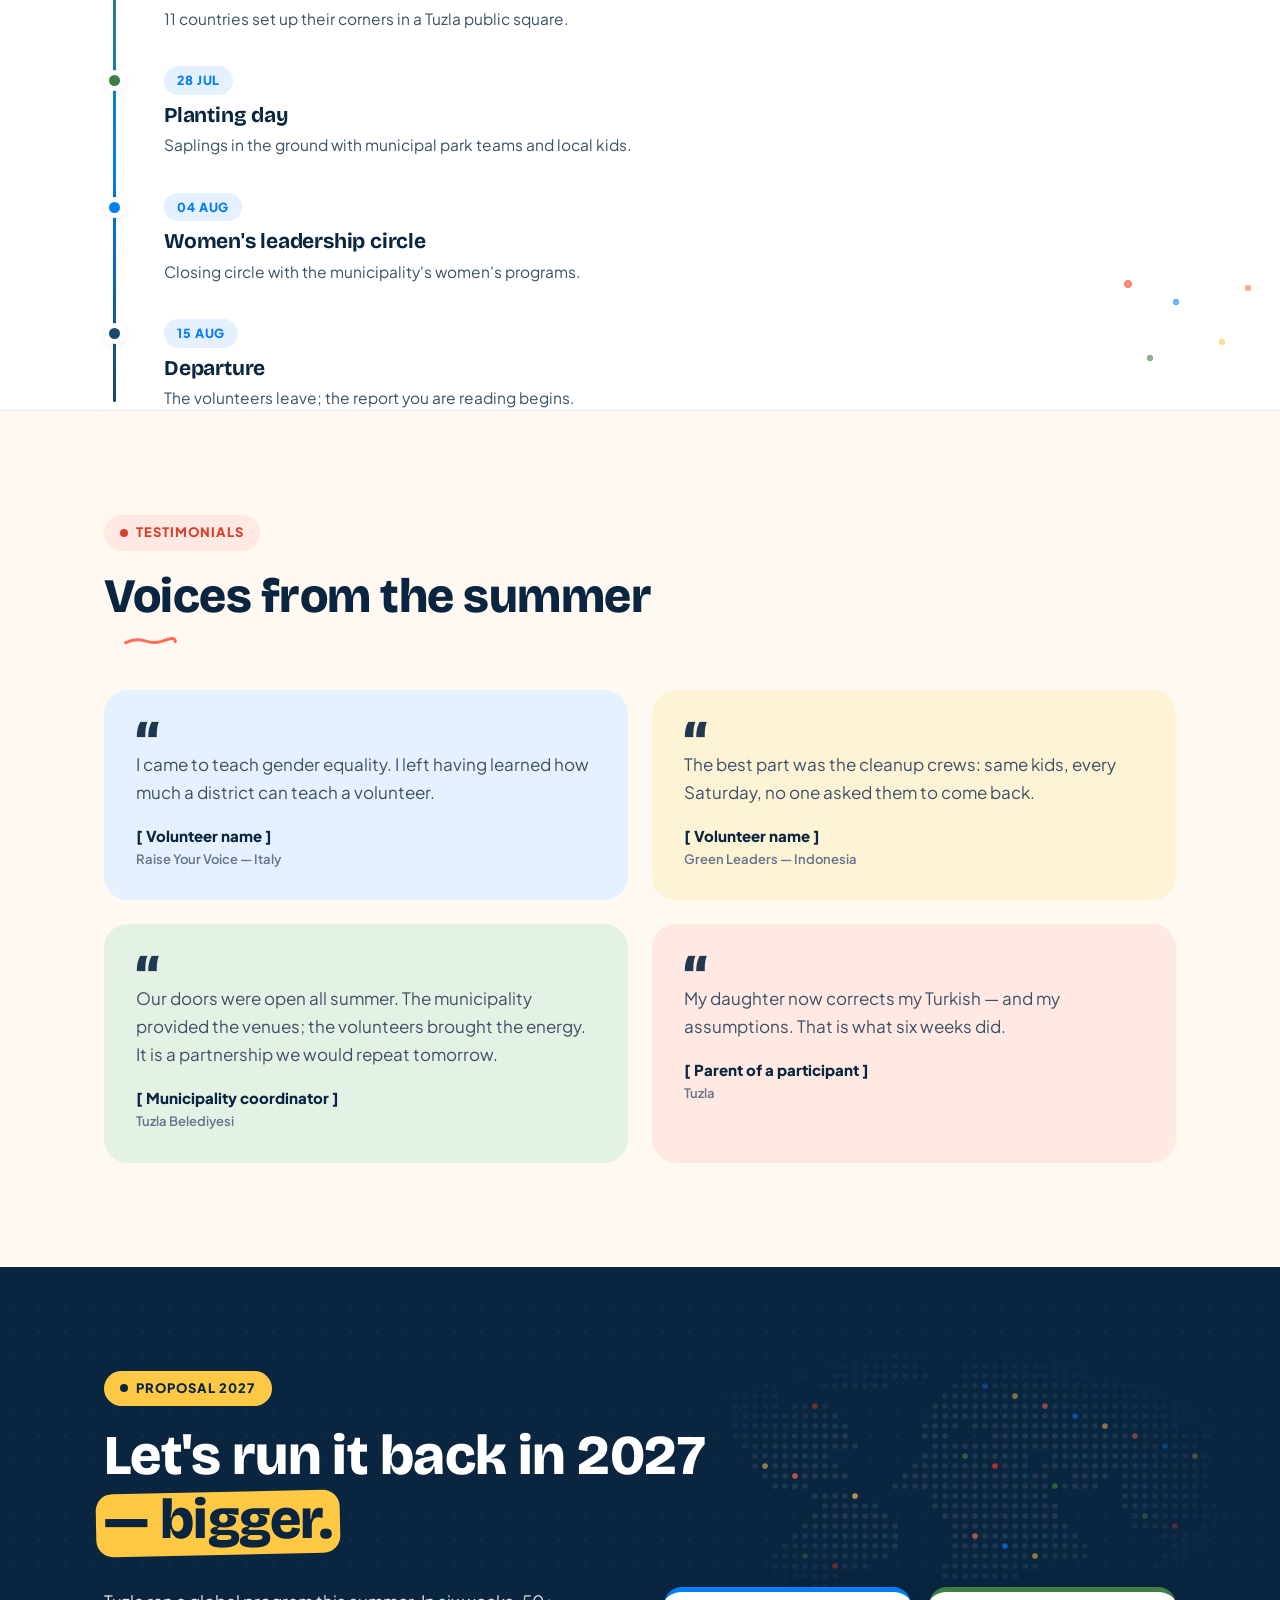
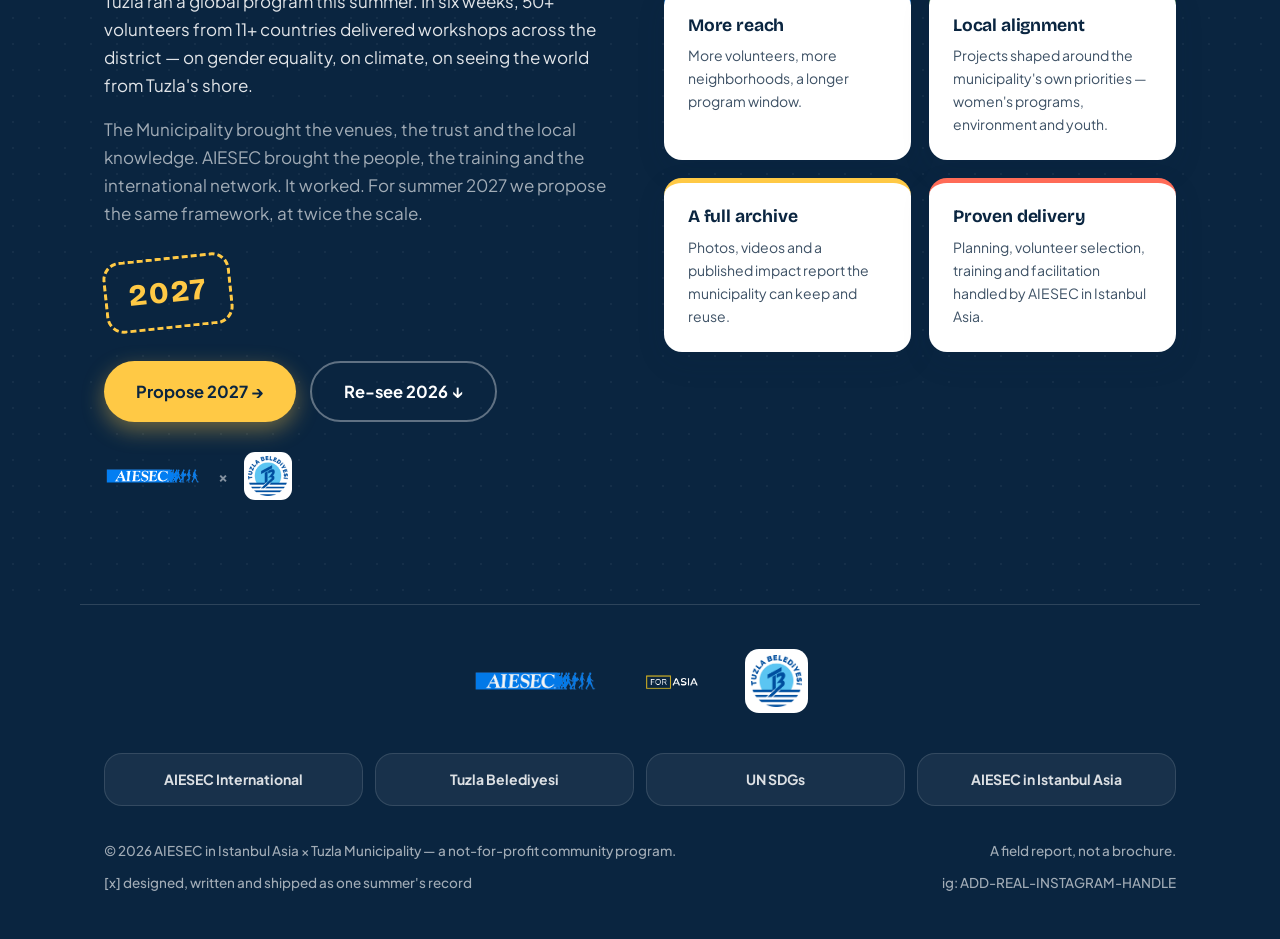
==== commit 47a4fc74: "Remove leftover duplicate hero block after restructure" ====
--- a/index.html
+++ b/index.html
@@ -99,36 +99,6 @@
       </div>
 
       <div class="hero-stickers reveal" id="hero-stickers"></div>
-      <div class="container hero-inner">
-        <span class="hero-badge reveal">
-          <span class="hb-dots" aria-hidden="true"><i style="background:#FF3A21"></i><i style="background:#FFC945"></i><i style="background:#19486A"></i></span>
-          <span data-i18n="hero.badge">AIESEC in Istanbul Asia × Tuzla Municipality</span>
-        </span>
-        <h1 class="hero-title reveal">
-          <span data-i18n="hero.title.a">50+ volunteers. 11 countries. 3 projects.</span>
-          <span class="hl"><span data-i18n="hero.title.b">1 summer.</span><svg class="hl-swash" viewBox="0 0 220 22" preserveAspectRatio="none" aria-hidden="true"><path d="M4 15 C 50 5, 90 20, 130 10 S 200 6, 216 12" fill="none" stroke="currentColor" stroke-width="6" stroke-linecap="round"/></svg></span>
-        </h1>
-        <p class="hero-sub reveal" data-i18n="hero.sub"></p>
-        <div class="hero-ctas reveal">
-          <a class="btn btn-primary btn-lg" href="#figures" data-i18n="hero.cta1">See the report ↓</a>
-          <a class="btn btn-ghost btn-lg" href="#partner" data-i18n="nav.cta">Partner 2027</a>
-        </div>
-
-        <div class="hero-photo reveal">
-          <span class="hp-blob" aria-hidden="true"></span>
-          <span class="hp-blob2" aria-hidden="true"></span>
-          <figure class="hp-frame" id="hero-photo" role="button" tabindex="0" aria-label="Enlarge the crew photo">
-            <img src="assets/photos/community/mainprojectphoto.jpeg" alt="The AIESEC volunteers group at Şelale Park, Tuzla" />
-            <span class="hp-badge" data-i18n="hero.photoBadge">50+ volunteers</span>
-            <figcaption class="hp-cap">
-              <span class="hp-dots" aria-hidden="true"><i></i><i></i><i></i></span>
-              <span data-i18n="hero.photoCap">The whole crew at Şelale Park — one summer in Tuzla</span>
-            </figcaption>
-          </figure>
-        </div>
-
-        <div class="hero-stickers reveal" id="hero-stickers"></div>
-      </div>
       <div class="marquee" id="marquee">
         <span class="marquee-label" data-i18n="hero.marquee">11+ countries came to Tuzla</span>
         <div class="marquee-clip">
